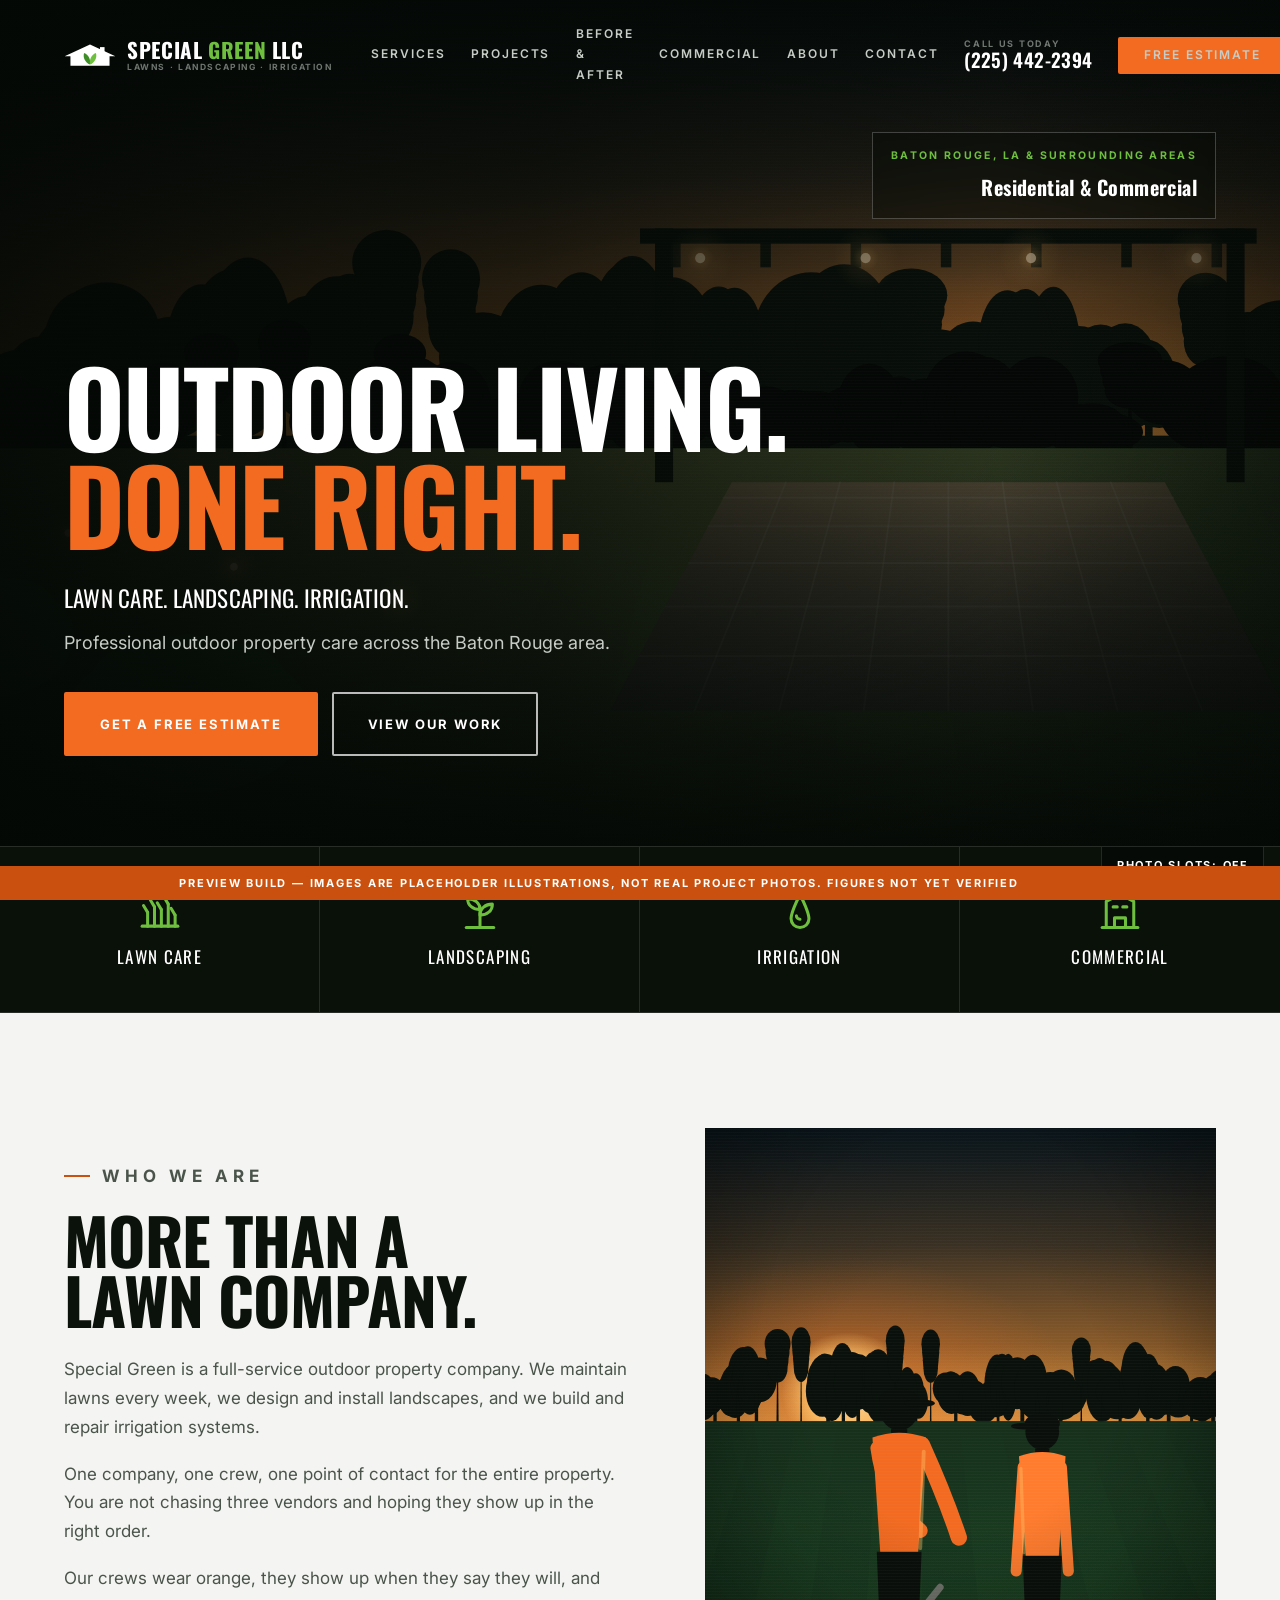
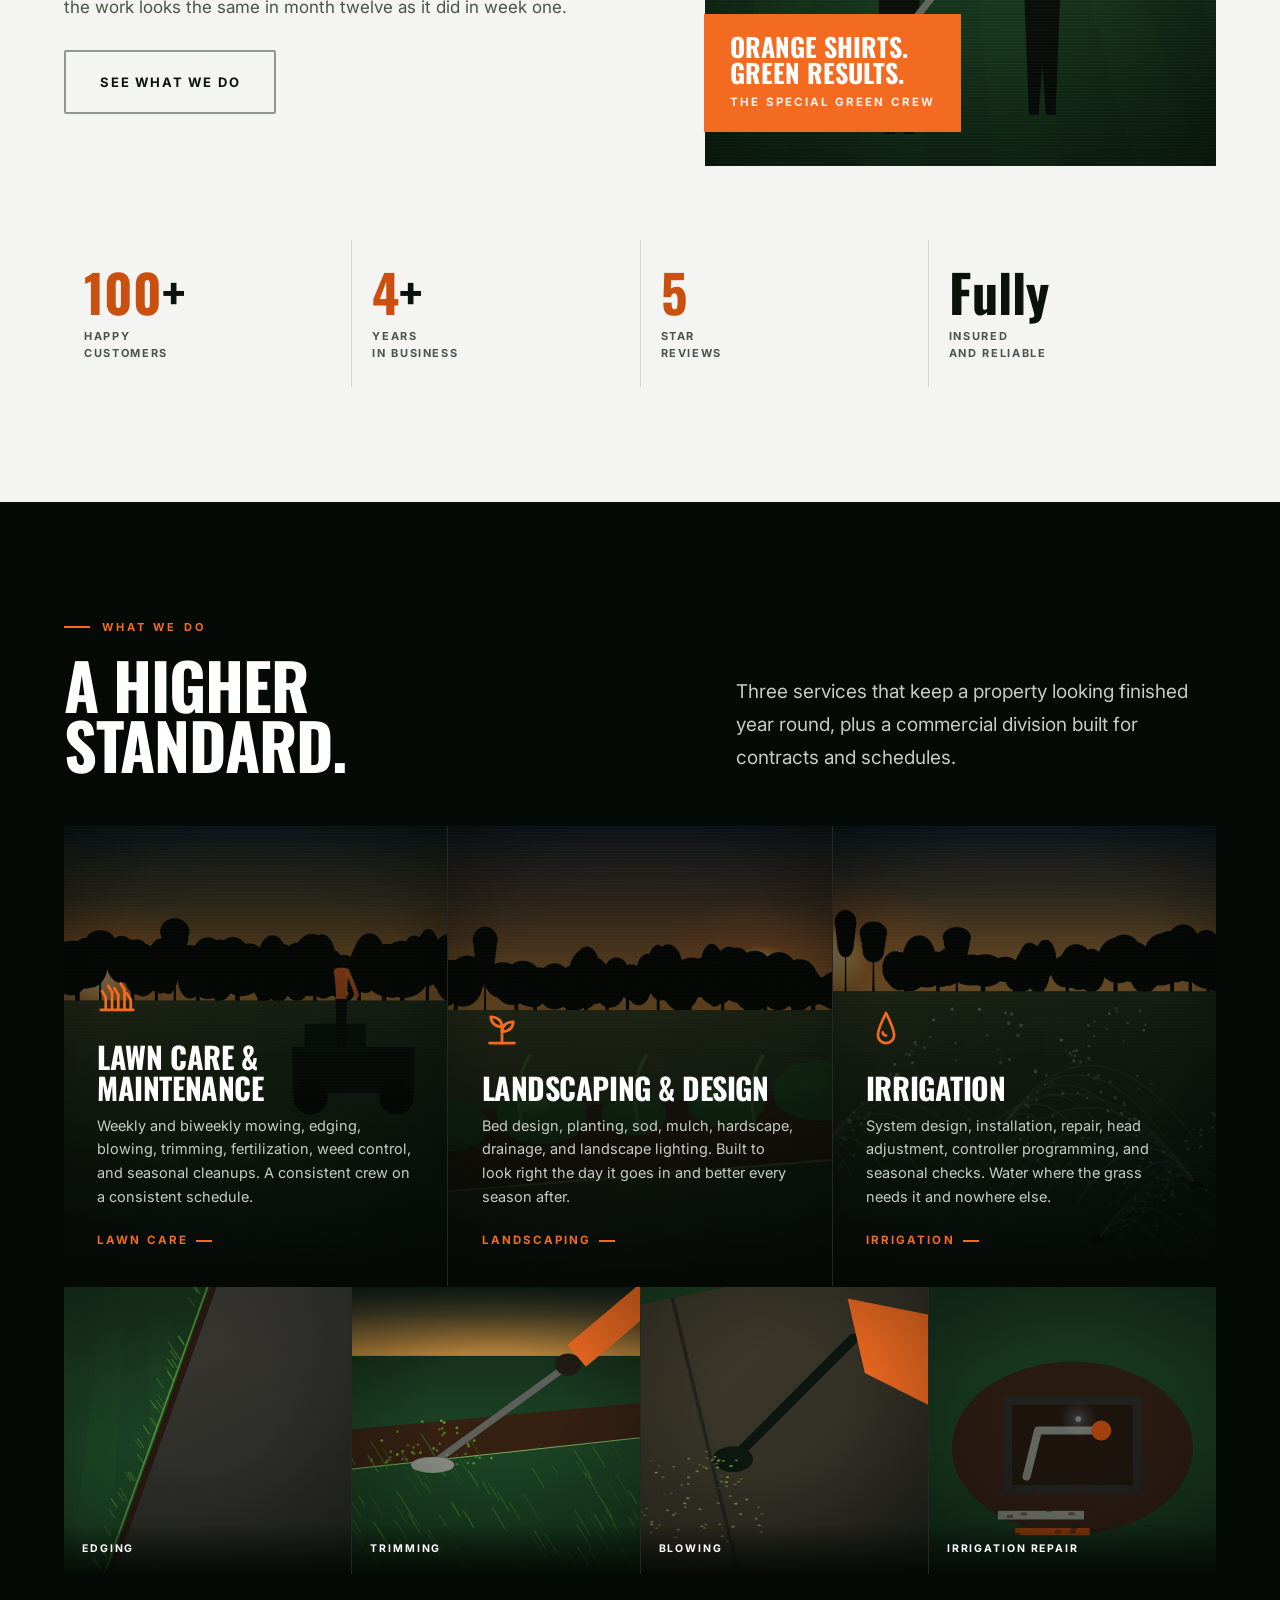
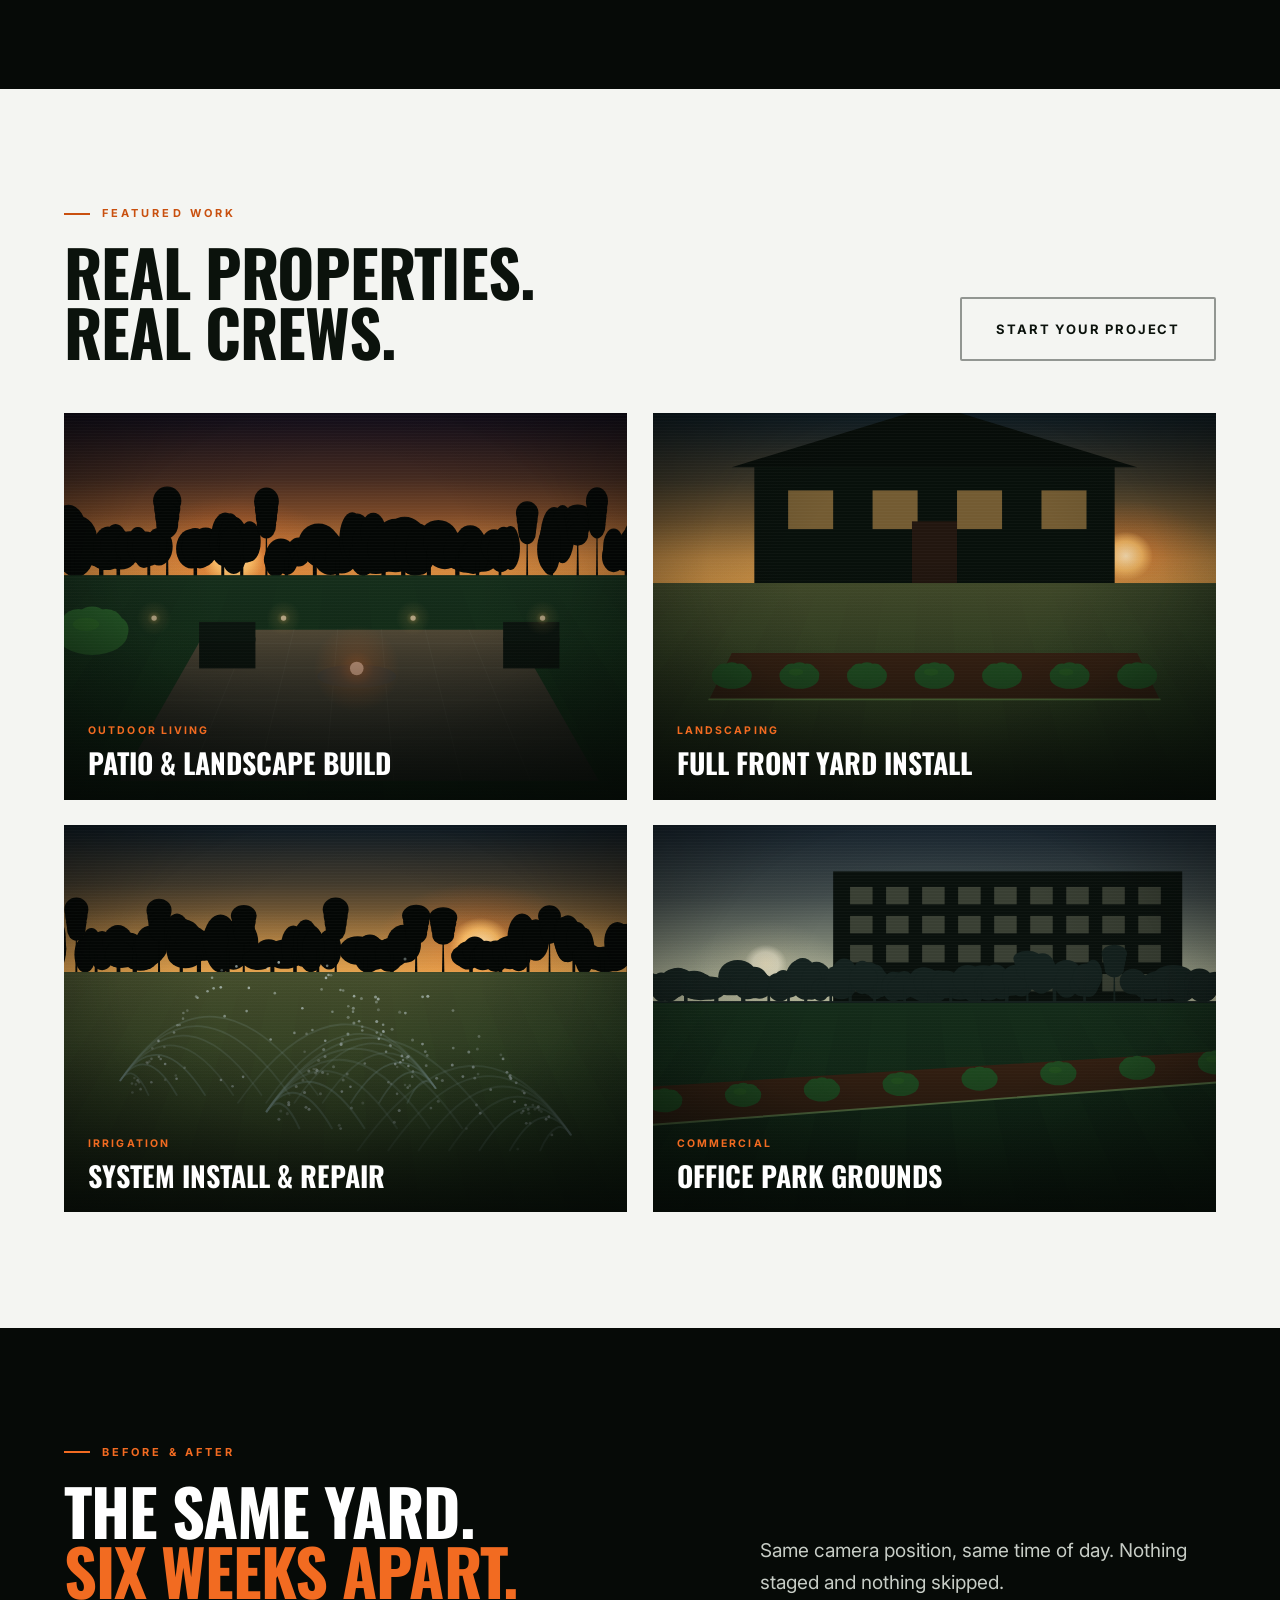
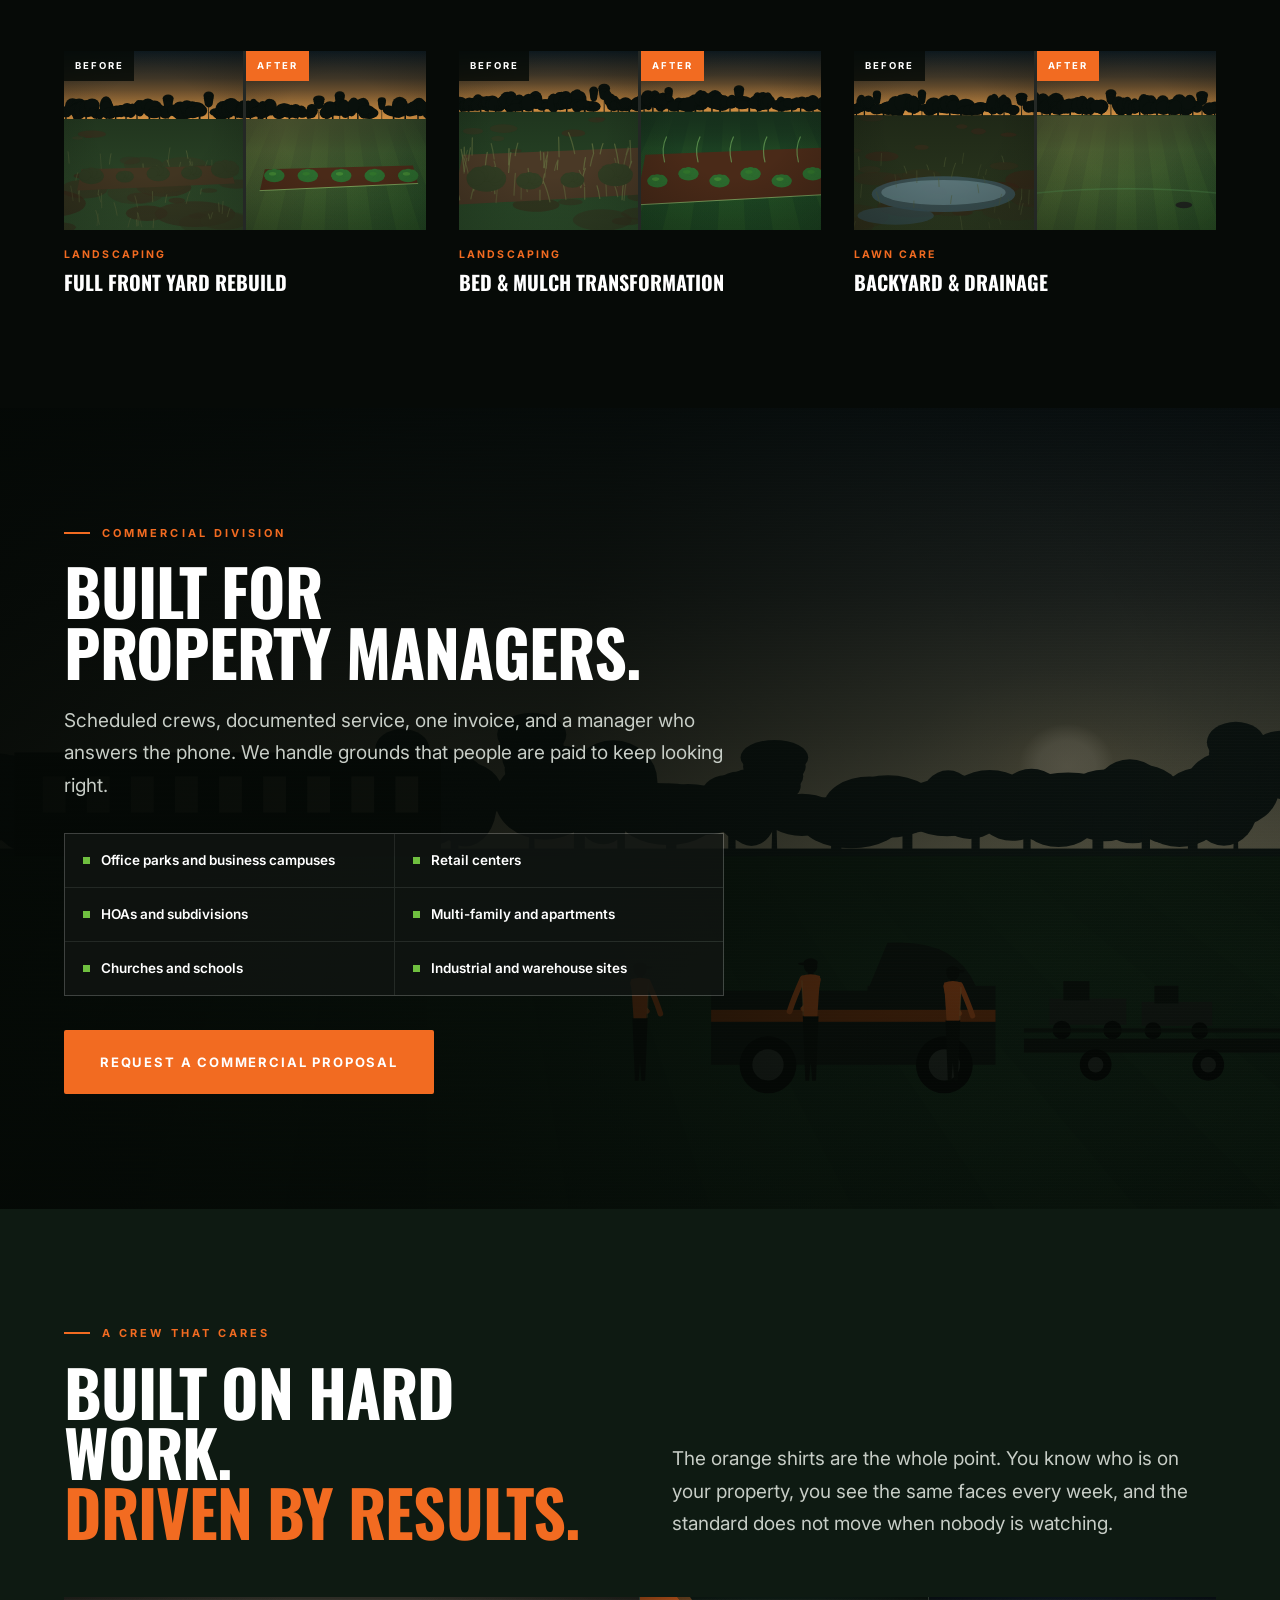
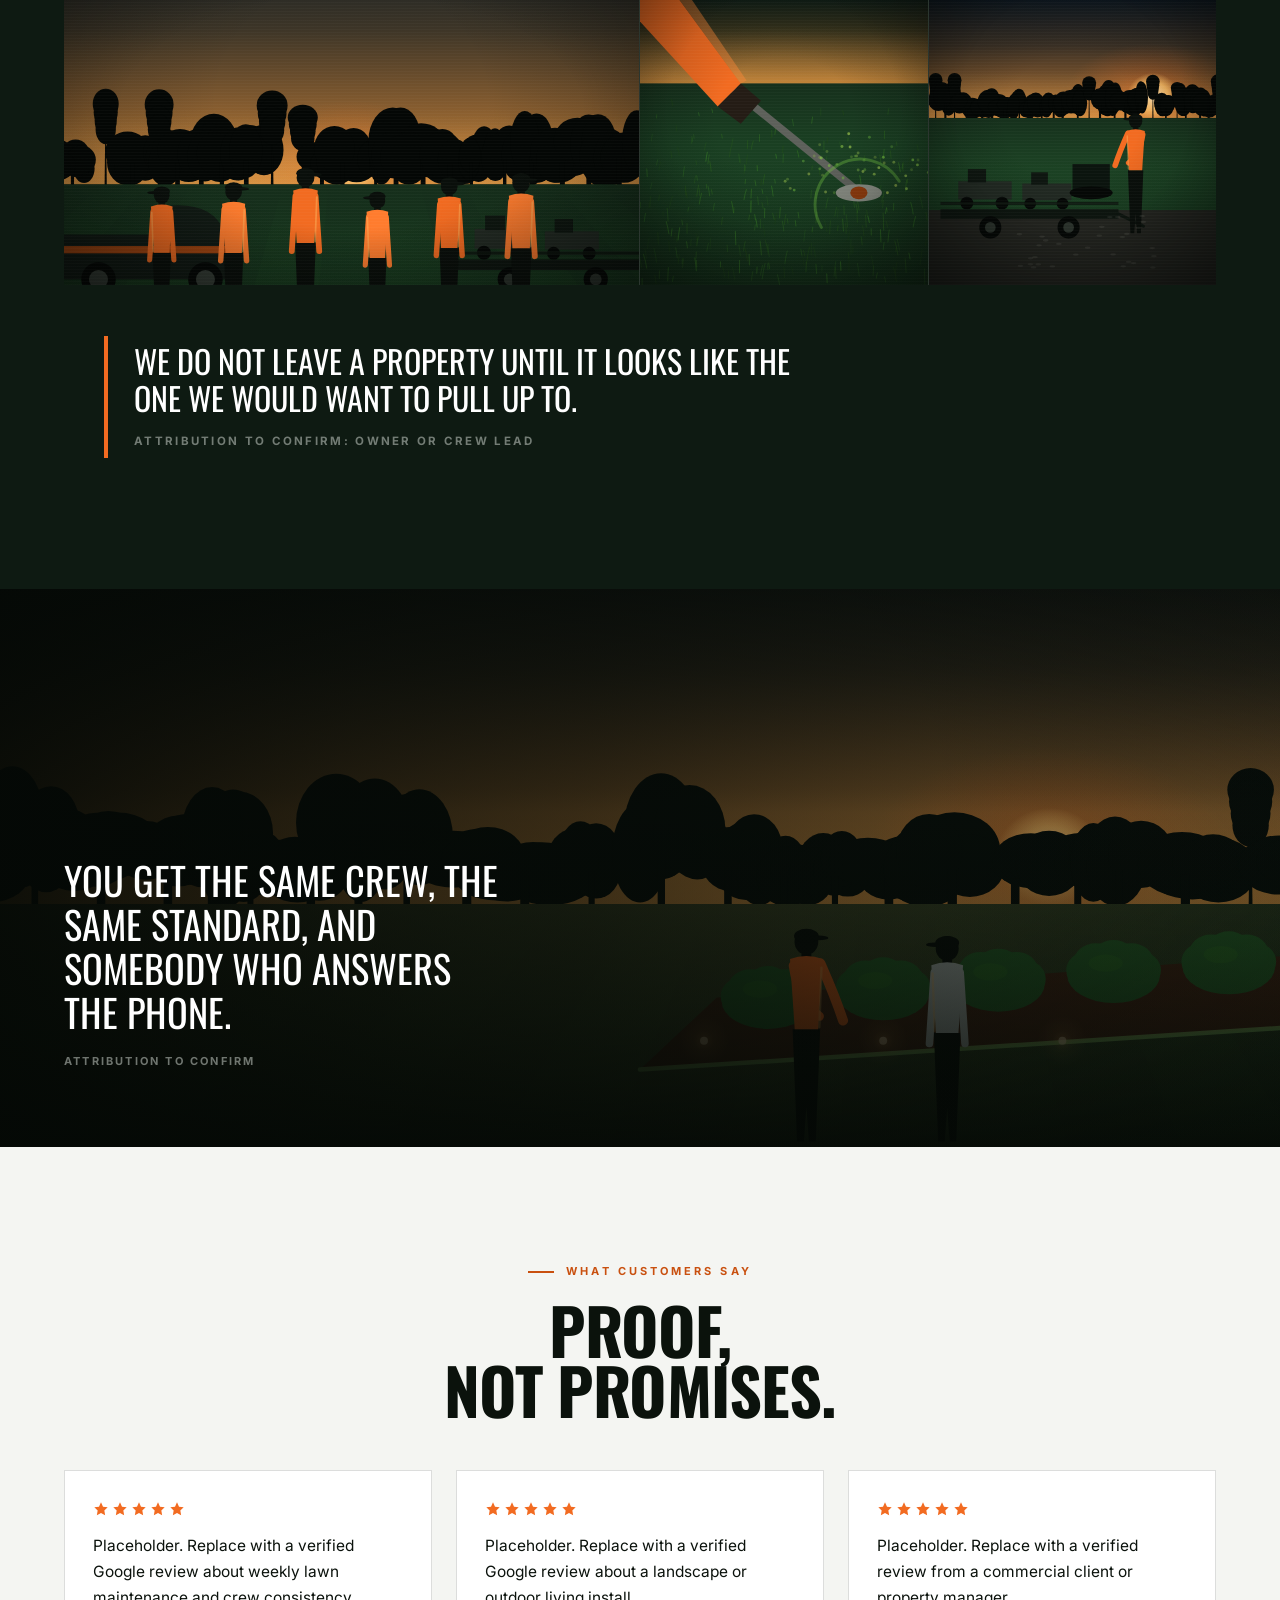
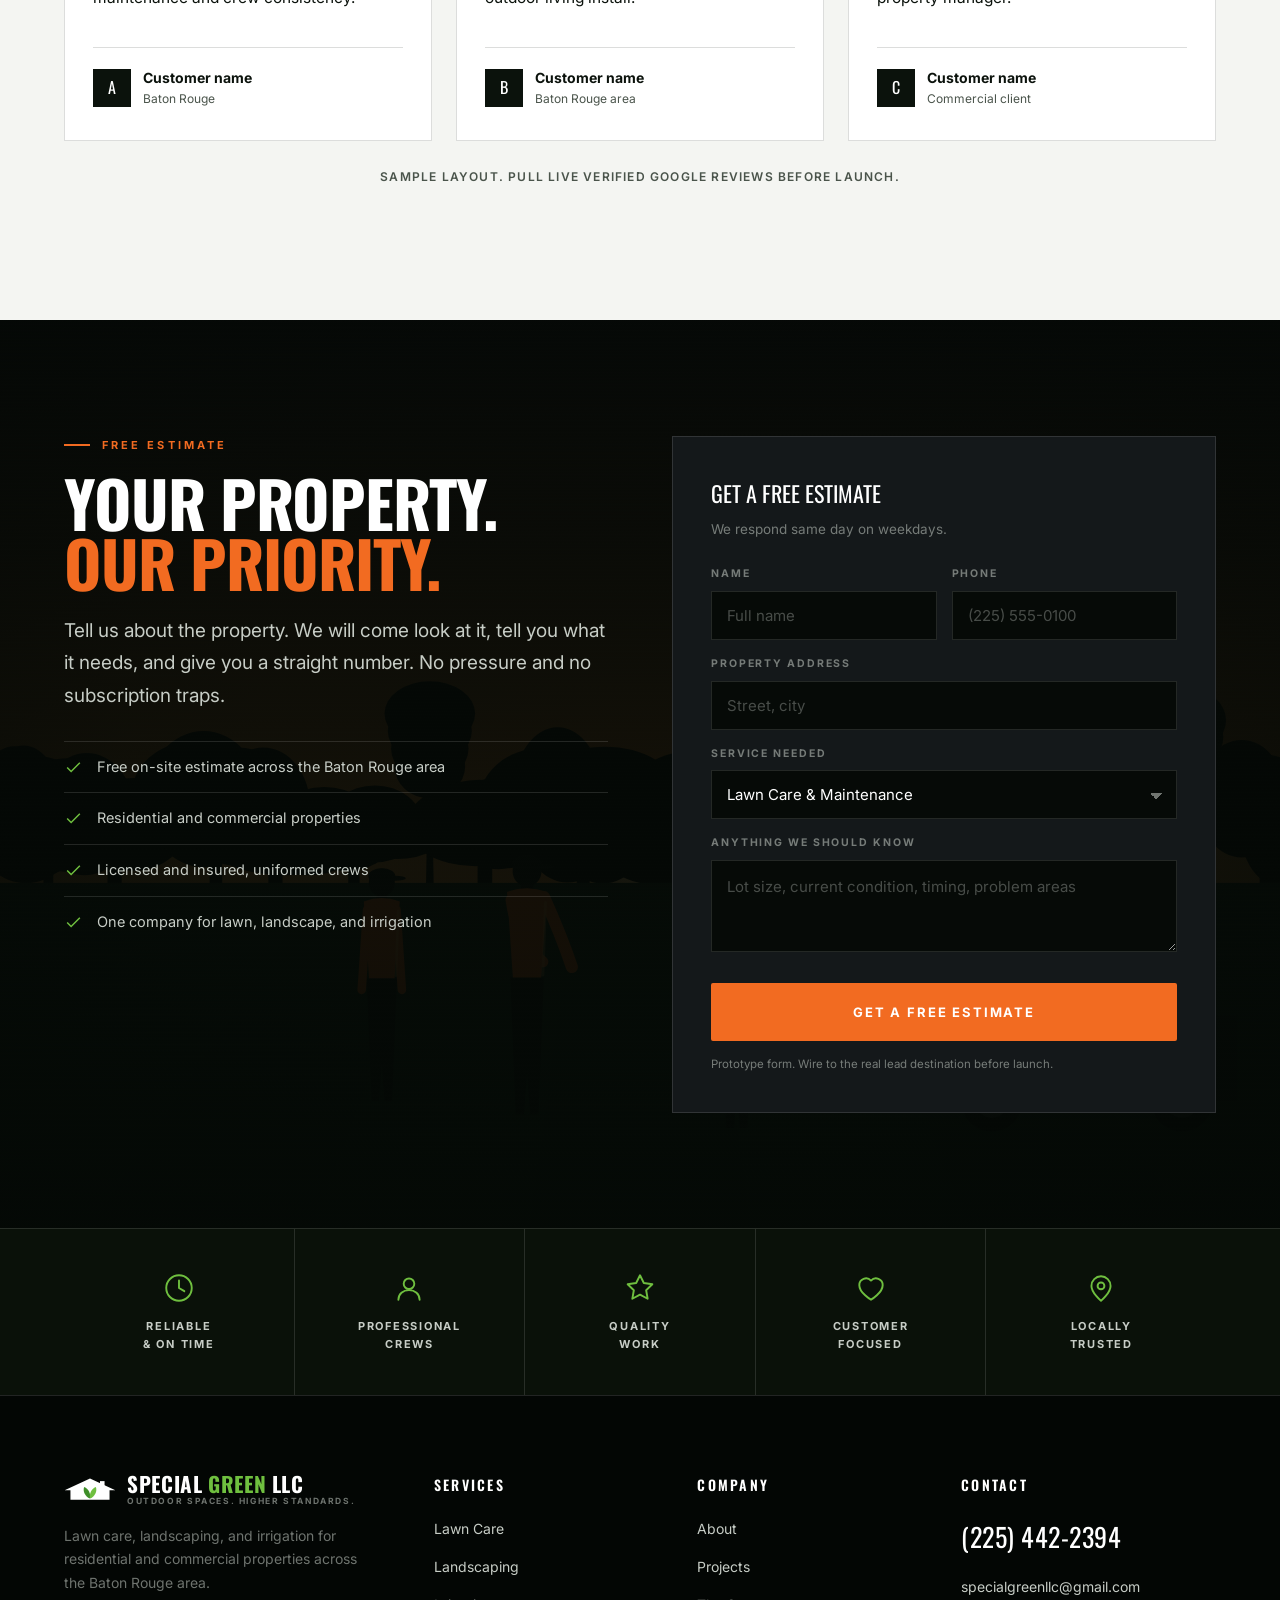
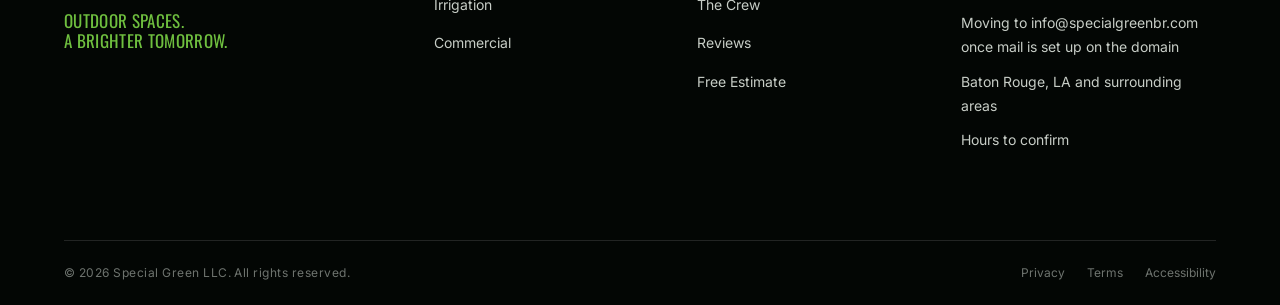
==== index.html @ a95c16ef "Draw the placeholder slots as real scenes instead of flat gradients The 27 placeholders were flat da" ====
<!doctype html>
<html lang="en">
<head>
<meta charset="utf-8"/>
<meta name="viewport" content="width=device-width,initial-scale=1"/>
<title>Special Green — Outdoor Living. Done Right. | Baton Rouge</title>
<meta name="description" content="Lawn care, landscaping, and irrigation across the Baton Rouge area. Residential and commercial outdoor property care."/>
<meta name="theme-color" content="#060A07"/>
<link rel="icon" type="image/svg+xml" href="brand/favicon.svg"/>
<link rel="apple-touch-icon" href="brand/favicon.svg"/>
<meta name="robots" content="noindex,nofollow"/>
<link rel="canonical" href="https://specialgreenbr.com/"/>
<meta property="og:type" content="website"/>
<meta property="og:site_name" content="Special Green"/>
<meta property="og:url" content="https://specialgreenbr.com/"/>
<meta property="og:title" content="Special Green — Outdoor Living. Done Right."/>
<meta property="og:description" content="Lawn care, landscaping, and irrigation across the Baton Rouge area. Residential and commercial."/>
<meta property="og:image" content="https://specialgreenbr.com/assets/og-hero.jpg"/>
<meta name="twitter:card" content="summary_large_image"/>
<link rel="preconnect" href="https://fonts.googleapis.com"/>
<link rel="preconnect" href="https://fonts.gstatic.com" crossorigin/>
<link href="https://fonts.googleapis.com/css2?family=Oswald:wght@500;600;700&family=Inter:wght@400;500;600;700&display=swap" rel="stylesheet"/>
<style>
/* ========================================================================
   SPECIAL GREEN — reference homepage
   Dark green / black base, orange accent, cinematic photography.
   Section rhythm: dark hero, dark strip, white, dark, white, dark, dark,
   white, dark CTA, dark footer. Seven of ten sections are dark by design.
   ======================================================================== */

:root{
  /* base */
  --black-green:#060A07;      /* very dark green / black - page background */
  --forest:#0E1A12;           /* deep forest green - secondary surface */
  --charcoal:#14181A;         /* charcoal - secondary surface */
  --near-black:#0A1109;       /* near-black green - secondary surface */
  --white:#FFFFFF;
  --soft:#C7CDC6;             /* soft gray / off-white - secondary text */
  --faint:rgba(199,205,198,.55);

  /* accents */
  --orange:#F26B21;
  --orange-hot:#FF7C2E;
  --orange-deep:#C9500F;
  --fresh:#6FBF3F;
  --green-deep:#3E8E28;

  /* white sections */
  --paper:#F4F5F2;
  --paper-2:#FFFFFF;
  --ink:#0B120C;
  --ink-soft:#4A544B;
  --hair-dark:rgba(255,255,255,.12);
  --hair-light:rgba(11,18,12,.14);

  --head:"Oswald","Arial Narrow",Impact,"Haettenschweiler",sans-serif;
  --body:"Inter",-apple-system,BlinkMacSystemFont,"Segoe UI",Helvetica,Arial,sans-serif;

  --gutter:clamp(20px,5vw,64px);
  --max:1280px;
  color-scheme:dark;
}

*,*::before,*::after{box-sizing:border-box}
html{scroll-behavior:smooth}
@media (prefers-reduced-motion:reduce){html{scroll-behavior:auto}*{animation:none!important;transition:none!important}}

body{
  margin:0;
  background:var(--black-green);
  color:var(--white);
  font-family:var(--body);
  font-size:16px;
  line-height:1.7;
  -webkit-font-smoothing:antialiased;
  overflow-x:hidden;
}

img{max-width:100%;display:block}
a{color:inherit;text-decoration:none}
:focus-visible{outline:3px solid var(--orange);outline-offset:3px}
.light :focus-visible{outline-color:var(--orange-deep)}
.skip{position:absolute;left:-9999px;top:0;z-index:99;background:var(--orange);color:#fff;padding:14px 20px;font-weight:700;letter-spacing:.14em;text-transform:uppercase;font-size:12px}
.skip:focus{left:0}
.staging-bar{position:fixed;left:0;right:0;bottom:0;z-index:95;background:var(--orange-deep);color:#fff;
  font-size:11px;font-weight:700;letter-spacing:.16em;text-transform:uppercase;text-align:center;
  padding:9px 96px 9px 14px;line-height:1.5}
.slot-toggle{bottom:52px}
@media (max-width:600px){.staging-bar{padding:8px 14px;font-size:9.5px;letter-spacing:.1em}.slot-toggle{bottom:60px}}

/* ---------- type ---------- */
h1,h2,h3,.h{
  font-family:var(--head);
  font-weight:700;
  text-transform:uppercase;
  letter-spacing:-.015em;
  line-height:.94;
  font-stretch:condensed;
  margin:0;
}
h1{font-size:clamp(44px,8.2vw,104px)}
h2{font-size:clamp(32px,5vw,66px)}
h3{font-size:clamp(20px,2.4vw,30px);line-height:1.05}
.accent{color:var(--orange)}
p{margin:0 0 18px}
.lead{font-size:clamp(16px,1.5vw,19px);line-height:1.72;color:var(--soft)}
.eyebrow{
  font-family:var(--body);
  font-size:11px;font-weight:700;letter-spacing:.28em;text-transform:uppercase;
  color:var(--orange);margin:0 0 18px;display:flex;align-items:center;gap:12px;
}
.eyebrow::before{content:"";width:26px;height:2px;background:var(--orange);flex:none}
.eyebrow.green{color:var(--fresh)}
.eyebrow.green::before{background:var(--fresh)}

/* ---------- layout ---------- */
.wrap{max-width:var(--max);margin:0 auto;padding-inline:var(--gutter)}
section{position:relative;scroll-margin-top:84px}
.pad{padding-block:clamp(72px,9vw,132px)}
.dark{background:var(--black-green);color:var(--white)}
.forest{background:var(--forest);color:var(--white)}
.light{background:var(--paper);color:var(--ink)}
.light .lead{color:var(--ink-soft)}
.light .eyebrow{color:var(--orange-deep)}
.light .eyebrow::before{background:var(--orange-deep)}

/* ---------- photo slots ----------
   Cinematic placeholder treatment: dark base, warm directional light,
   contrast, vignette, grain. Replace background-image with the real
   Special Green photograph named in data-shot. ------------------------ */
.shot img{position:absolute;inset:0;width:100%;height:100%;object-fit:cover;display:block;z-index:0}
.shot{
  position:relative;overflow:hidden;isolation:isolate;background-color:#0A130C;
  background-image:
    radial-gradient(120% 90% at 78% 8%, rgba(242,107,33,.30), transparent 58%),
    radial-gradient(90% 70% at 12% 92%, rgba(111,191,63,.16), transparent 60%),
    linear-gradient(168deg,#16281a 0%,#0C170F 46%,#050806 100%);
  background-size:cover;background-position:center;background-repeat:no-repeat;
}
.shot::after{ /* vignette + grain */
  content:"";position:absolute;inset:0;z-index:1;pointer-events:none;
  background:
    radial-gradient(100% 100% at 50% 40%, transparent 40%, rgba(0,0,0,.62) 100%),
    repeating-linear-gradient(0deg,rgba(255,255,255,.022) 0 1px,transparent 1px 3px);
}
.shot.v2{background-image:radial-gradient(110% 80% at 20% 12%,rgba(242,107,33,.22),transparent 55%),linear-gradient(200deg,#1B2E1C 0%,#0A130C 52%,#040705 100%)}
.shot.v3{background-image:radial-gradient(120% 100% at 50% 100%,rgba(255,140,60,.34),transparent 60%),linear-gradient(180deg,#0A1410 0%,#132018 55%,#050906 100%)}
.shot.v4{background-image:radial-gradient(90% 90% at 85% 85%,rgba(111,191,63,.20),transparent 58%),linear-gradient(150deg,#101C14 0%,#080F0A 60%,#030604 100%)}
.shot.v5{background-image:radial-gradient(120% 90% at 30% 20%,rgba(242,107,33,.40),transparent 52%),linear-gradient(200deg,#20130B 0%,#0D1410 55%,#040705 100%)}
.shot.v6{background-image:radial-gradient(100% 80% at 60% 0%,rgba(199,209,196,.16),transparent 55%),linear-gradient(190deg,#131E16 0%,#0A110C 60%,#040604 100%)}

/* slot label, toggled */
.shot[data-shot]::marker{content:none}
.slot-tag{
  position:absolute;z-index:4;left:14px;bottom:14px;right:14px;
  font-family:var(--body);font-size:10.5px;font-weight:700;letter-spacing:.13em;
  text-transform:uppercase;line-height:1.5;color:#0B120C;background:var(--fresh);
  padding:8px 10px;display:none;
}
body.slots .slot-tag{display:block}
.slot-toggle{
  position:fixed;right:16px;bottom:16px;z-index:90;
  font-family:var(--body);font-size:11px;font-weight:700;letter-spacing:.16em;
  text-transform:uppercase;color:var(--white);background:rgba(6,10,7,.9);
  border:1px solid var(--hair-dark);padding:11px 15px;cursor:pointer;
  backdrop-filter:blur(8px);
}
.slot-toggle:hover{border-color:var(--orange);color:var(--orange)}
@media print{.slot-toggle,.slot-tag{display:none!important}}

/* ---------- buttons: rectangular, minimal radius, bold uppercase ---------- */
.btn{
  display:inline-flex;align-items:center;justify-content:center;gap:10px;
  font-family:var(--body);font-size:13px;font-weight:700;letter-spacing:.14em;
  text-transform:uppercase;padding:19px 34px;border-radius:2px;border:2px solid transparent;
  cursor:pointer;transition:background .18s ease,color .18s ease,border-color .18s ease,transform .18s ease;
  white-space:nowrap;
}
.btn--primary{background:var(--orange);color:var(--white);border-color:var(--orange)}
.btn--primary:hover{background:var(--orange-hot);border-color:var(--orange-hot)}
.btn--ghost{background:transparent;color:var(--white);border-color:rgba(255,255,255,.72)}
.btn--ghost:hover{background:var(--white);color:var(--black-green);border-color:var(--white)}
.btn--dark{background:transparent;color:var(--ink);border-color:rgba(11,18,12,.42)}
.btn--dark:hover{background:var(--ink);color:var(--white);border-color:var(--ink)}
.btn--sm{padding:14px 24px;font-size:11.5px}
.btn:active{transform:translateY(1px)}

/* ---------- header ---------- */
.header{
  position:fixed;top:0;left:0;right:0;z-index:80;
  transition:background .25s ease,border-color .25s ease,padding .25s ease;
  border-bottom:1px solid transparent;padding-block:18px;
}
.header.stuck{background:rgba(6,10,7,.94);border-bottom-color:var(--hair-dark);backdrop-filter:blur(12px);padding-block:12px}
.header .wrap{display:flex;align-items:center;gap:clamp(16px,3vw,44px)}
.logo{display:flex;align-items:center;gap:11px;flex:none}
.logo .mark{width:52px;height:auto;flex:none}
.logo .mark .body{fill:var(--white)}
.logo .mark .leaf-a{fill:var(--fresh)}
.logo .mark .leaf-b{fill:var(--green-deep)}
.logo .wordmark{display:flex;flex-direction:column;gap:3px;line-height:1}
.logo b{font-family:var(--head);font-size:21px;font-weight:700;text-transform:uppercase;letter-spacing:.03em;white-space:nowrap}
.logo i{font-style:normal;color:var(--fresh)}
.logo em{font-style:normal;font-family:var(--body);font-size:8.5px;font-weight:700;letter-spacing:.19em;text-transform:uppercase;color:var(--faint);white-space:nowrap}
@media (max-width:420px){.logo .mark{width:28px;height:28px}.logo b{font-size:17px}.logo em{font-size:7.5px;letter-spacing:.14em}}
.nav{display:flex;gap:clamp(14px,2vw,30px);margin-left:auto;align-items:center}
.nav a{font-size:12px;font-weight:600;letter-spacing:.16em;text-transform:uppercase;color:var(--soft);padding-block:6px;border-bottom:2px solid transparent}
.nav a:hover{color:var(--white);border-bottom-color:var(--orange)}
.header .tel{font-family:var(--head);font-size:19px;letter-spacing:.02em;color:var(--white);display:flex;flex-direction:column;line-height:1.1;white-space:nowrap}
.header .tel-lbl{font-family:var(--body);font-size:9px;font-weight:700;letter-spacing:.19em;text-transform:uppercase;color:var(--faint)}
.header .tel:hover{color:var(--orange)}
.burger{display:none;margin-left:auto;background:none;border:1px solid var(--hair-dark);padding:11px 13px;cursor:pointer}
.burger span{display:block;width:20px;height:2px;background:var(--white);margin:4px 0}
@media (max-width:960px){
  .nav,.header .tel{display:none}
  .burger{display:block}
  .header.open .nav{
    display:flex;position:absolute;top:100%;left:0;right:0;flex-direction:column;
    align-items:flex-start;gap:0;background:var(--black-green);
    border-top:1px solid var(--hair-dark);padding:8px var(--gutter) 22px;margin:0;
  }
  .header.open .nav a{width:100%;padding:15px 0;border-bottom:1px solid var(--hair-dark)}
  .header.open .nav .btn{margin-top:16px;width:100%}
}

/* ---------- 1. HERO ---------- */
.hero{position:relative;min-height:min(94vh,900px);display:flex;align-items:flex-end;overflow:hidden}
.hero .shot{position:absolute;inset:0}
.hero .veil{
  position:absolute;inset:0;z-index:2;
  background:
    linear-gradient(90deg,rgba(4,8,5,.93) 0%,rgba(4,8,5,.72) 42%,rgba(4,8,5,.30) 78%,rgba(4,8,5,.55) 100%),
    linear-gradient(180deg,rgba(4,8,5,.86) 0%,transparent 34%,transparent 52%,rgba(4,8,5,.90) 100%);
}
.hero .wrap{position:relative;z-index:3;padding-top:170px;padding-bottom:clamp(56px,7vw,96px);width:100%}
.hero h1{margin-bottom:26px}
.hero .sub{max-width:62ch;margin-bottom:34px}
.hero .sub .svc{
  font-family:var(--head);font-size:clamp(17px,2vw,23px);letter-spacing:.01em;
  text-transform:uppercase;color:var(--white);display:block;margin-bottom:10px;
}
.hero .sub p{color:var(--soft);font-size:clamp(15px,1.5vw,18px);margin:0}
.hero .cta{display:flex;gap:14px;flex-wrap:wrap}
.hero .badge{
  position:absolute;z-index:3;right:var(--gutter);top:132px;
  border:1px solid rgba(255,255,255,.22);padding:14px 18px;text-align:right;
  background:rgba(6,10,7,.42);backdrop-filter:blur(4px);
}
.hero .badge span{display:block;font-size:10.5px;letter-spacing:.22em;text-transform:uppercase;color:var(--fresh);font-weight:700}
.hero .badge strong{display:block;font-family:var(--head);font-size:20px;letter-spacing:.02em;margin-top:5px}
@media (max-width:860px){.hero .badge{display:none}.hero .cta .btn{flex:1 1 100%}}

/* ---------- 2. SERVICES STRIP ---------- */
.strip{background:var(--near-black);border-top:1px solid var(--hair-dark);border-bottom:1px solid var(--hair-dark)}
.strip .wrap{padding-inline:0;max-width:none}
.strip ul{list-style:none;margin:0;padding:0;display:grid;grid-template-columns:repeat(4,1fr)}
.strip li{border-right:1px solid var(--hair-dark)}
.strip li:last-child{border-right:0}
.strip a{
  display:flex;flex-direction:column;align-items:center;gap:14px;text-align:center;
  padding:clamp(26px,3.4vw,42px) 12px;transition:background .2s ease;
  border-bottom:3px solid transparent;height:100%;justify-content:center;
}
.strip a:hover{background:var(--forest);border-bottom-color:var(--orange)}
.strip svg{width:44px;height:44px;stroke:var(--fresh);fill:none;stroke-width:2.2;stroke-linecap:round;stroke-linejoin:round;transition:stroke .2s ease}
.strip a:hover svg{stroke:var(--orange)}
.strip .lbl{font-family:var(--head);font-size:clamp(13px,1.35vw,17px);letter-spacing:.08em;text-transform:uppercase;line-height:1.15}
@media (max-width:760px){
  .strip ul{grid-template-columns:repeat(2,1fr)}
  .strip li:nth-child(even){border-right:0}
  .strip li:nth-child(n+3){border-top:1px solid var(--hair-dark)}
  .strip svg{width:34px;height:34px}
}

/* ---------- 3. WHITE POSITIONING ---------- */
.position{display:grid;grid-template-columns:1.05fr .95fr;gap:clamp(36px,6vw,86px);align-items:center}
.position .copy h2{margin-bottom:26px;color:var(--ink)}
.position .copy p{color:var(--ink-soft);font-size:17px;max-width:54ch}
.position .art{position:relative;aspect-ratio:4/5;min-height:340px}
.position .art .shot{position:absolute;inset:0}
.position .art .tab{
  position:absolute;z-index:5;left:-1px;bottom:34px;background:var(--orange);color:var(--white);
  padding:20px 26px;max-width:78%;
}
.position .art .tab strong{display:block;font-family:var(--head);font-size:26px;line-height:1;text-transform:uppercase}
.position .art .tab span{display:block;font-size:11.5px;font-weight:700;letter-spacing:.18em;text-transform:uppercase;margin-top:7px;opacity:.92}
.stats{display:grid;grid-template-columns:repeat(4,1fr);gap:1px;background:var(--hair-light);margin-top:clamp(46px,6vw,74px)}
.stats div{background:var(--paper);padding:26px 20px}
.stats b{display:block;font-family:var(--head);font-size:clamp(34px,4.4vw,52px);line-height:1;color:var(--ink)}
.stats b em{font-style:normal;color:var(--orange-deep)}
.stats span{display:block;font-size:11px;font-weight:700;letter-spacing:.15em;text-transform:uppercase;color:var(--ink-soft);margin-top:10px;line-height:1.5}
@media (max-width:900px){.position{grid-template-columns:1fr}.position .art{order:-1;aspect-ratio:16/10;min-height:0}.stats{grid-template-columns:repeat(2,1fr)}}

/* ---------- 4. DARK SERVICES SHOWCASE ---------- */
.svc-head{display:flex;align-items:flex-end;justify-content:space-between;gap:30px;margin-bottom:clamp(34px,4vw,56px);flex-wrap:wrap}
.svc-head h2{max-width:16ch}
.svc-grid{display:grid;grid-template-columns:repeat(3,1fr);gap:1px;background:var(--hair-dark)}
.card{position:relative;background:var(--black-green);min-height:460px;display:flex;flex-direction:column;justify-content:flex-end;overflow:hidden}
.card .shot{position:absolute;inset:0;transition:transform .5s ease}
.card:hover .shot{transform:scale(1.045)}
.card .veil{position:absolute;inset:0;z-index:2;background:linear-gradient(180deg,rgba(4,8,5,.28) 0%,rgba(4,8,5,.72) 52%,rgba(4,8,5,.96) 100%)}
.card .in{position:relative;z-index:3;padding:clamp(24px,2.6vw,34px)}
.card h3{max-width:20ch}
.card .ico{width:40px;height:40px;stroke:var(--orange);fill:none;stroke-width:2.2;stroke-linecap:round;stroke-linejoin:round;margin-bottom:16px}
.card h3{margin-bottom:10px}
.card p{color:var(--soft);font-size:14.5px;line-height:1.65;margin:0 0 16px}
.card .more{font-size:11.5px;font-weight:700;letter-spacing:.18em;text-transform:uppercase;color:var(--orange);display:inline-flex;align-items:center;gap:8px}
.card:hover .more{gap:14px}
.card .more::after{content:"";width:16px;height:1.5px;background:var(--orange);transition:width .2s ease}
.card:hover .more::after{width:24px}
@media (max-width:1000px){.svc-grid{grid-template-columns:repeat(2,1fr)}.card:last-child{grid-column:1/-1;min-height:360px}}
@media (max-width:660px){.svc-grid{grid-template-columns:1fr}.card:last-child{grid-column:auto}.card{min-height:340px}}

/* ---------- SERVICE DETAIL STRIP ---------- */
.detail{display:grid;grid-template-columns:repeat(4,1fr);gap:1px;background:var(--hair-dark);margin-top:1px}
.detail figure{position:relative;margin:0;aspect-ratio:1/1;overflow:hidden;background:#0A130C}
.detail img{width:100%;height:100%;object-fit:cover;display:block;transition:transform .5s ease}
.detail figure:hover img{transform:scale(1.05)}
.detail figcaption{position:absolute;z-index:2;left:0;right:0;bottom:0;padding:16px 18px;
  background:linear-gradient(180deg,transparent,rgba(4,8,5,.92));
  font-size:10.5px;font-weight:700;letter-spacing:.18em;text-transform:uppercase;color:var(--white)}
@media (max-width:820px){.detail{grid-template-columns:repeat(2,1fr)}}

/* ---------- BEFORE AND AFTER ---------- */
.ba-grid{display:grid;grid-template-columns:repeat(3,1fr);gap:clamp(20px,2.6vw,34px)}
.ba{margin:0}
.ba .pair{display:grid;grid-template-columns:1fr 1fr;gap:3px;background:var(--hair-dark)}
.ba .half{position:relative;aspect-ratio:1/1;overflow:hidden;background:#0A130C}
.ba .half img{width:100%;height:100%;object-fit:cover;display:block}
.ba .half span{position:absolute;z-index:2;top:0;left:0;padding:7px 11px;font-size:9.5px;font-weight:700;
  letter-spacing:.2em;text-transform:uppercase;color:var(--white);background:rgba(6,10,7,.82)}
.ba .half.is-after span{background:var(--orange)}
.ba figcaption{margin-top:16px}
.ba figcaption b{display:block;font-family:var(--head);font-size:20px;text-transform:uppercase;line-height:1.1}
.ba figcaption em{display:block;font-style:normal;font-size:10.5px;font-weight:700;letter-spacing:.2em;
  text-transform:uppercase;color:var(--orange);margin-bottom:7px}
@media (max-width:900px){.ba-grid{grid-template-columns:1fr}}

/* ---------- CUSTOMER BAND ---------- */
.customer{position:relative;overflow:hidden;min-height:min(62vh,560px);display:flex;align-items:flex-end}
.customer img{position:absolute;inset:0;width:100%;height:100%;object-fit:cover;display:block;z-index:0}
.customer .veil{position:absolute;inset:0;z-index:1;
  background:linear-gradient(90deg,rgba(4,8,5,.92) 0%,rgba(4,8,5,.66) 46%,rgba(4,8,5,.24) 100%),
             linear-gradient(180deg,rgba(4,8,5,.55) 0%,transparent 40%,rgba(4,8,5,.88) 100%)}
.customer .wrap{position:relative;z-index:2;padding-block:clamp(52px,6vw,86px);width:100%}
.customer blockquote{margin:0;max-width:44ch}
.customer blockquote p{font-family:var(--head);font-size:clamp(22px,3vw,40px);line-height:1.14;
  text-transform:uppercase;color:var(--white);margin:0}
.customer cite{display:block;font-style:normal;font-size:11px;font-weight:700;letter-spacing:.2em;
  text-transform:uppercase;color:var(--faint);margin-top:18px}

/* ---------- MOBILE VISUAL BREAK ---------- */
.mbreak{display:none;position:relative;height:58vw;max-height:420px;overflow:hidden}
.mbreak img{width:100%;height:100%;object-fit:cover;display:block}
.mbreak::after{content:"";position:absolute;inset:0;
  background:radial-gradient(120% 90% at 50% 40%,transparent 30%,rgba(4,8,5,.55) 100%)}
@media (max-width:760px){.mbreak{display:block}}

/* ---------- 5. WHITE FEATURED PROJECTS ---------- */
.proj-grid{display:grid;grid-template-columns:repeat(2,1fr);gap:clamp(16px,2vw,26px)}
.proj{position:relative;aspect-ratio:16/11;overflow:hidden;background:#0A130C}
.proj .shot{position:absolute;inset:0;transition:transform .5s ease}
.proj:hover .shot{transform:scale(1.05)}
.proj .veil{position:absolute;inset:0;z-index:2;background:linear-gradient(180deg,transparent 38%,rgba(4,8,5,.88) 100%)}
.proj .meta{position:absolute;z-index:3;left:0;bottom:0;padding:22px 24px}
.proj .meta strong{display:block;font-family:var(--head);font-size:clamp(21px,2.2vw,28px);text-transform:uppercase;line-height:1.05;color:var(--white)}
.proj .meta span{display:block;font-size:10.5px;font-weight:700;letter-spacing:.2em;text-transform:uppercase;color:var(--orange);margin-bottom:8px}
@media (max-width:620px){.proj-grid{grid-template-columns:1fr}.proj{aspect-ratio:4/3}}

/* ---------- 6. DARK COMMERCIAL ---------- */
.commercial{position:relative;overflow:hidden;background:var(--near-black)}
.commercial > .shot{position:absolute;inset:0}
.commercial .veil{position:absolute;inset:0;z-index:2;background:linear-gradient(100deg,rgba(4,8,5,.96) 0%,rgba(4,8,5,.88) 44%,rgba(4,8,5,.52) 100%)}
.commercial .wrap{position:relative;z-index:3}
.commercial .inner{max-width:660px}
.commercial h2{margin-bottom:24px}
.chips{list-style:none;margin:30px 0 34px;padding:0;display:grid;grid-template-columns:repeat(2,1fr);gap:1px;background:var(--hair-dark);border:1px solid var(--hair-dark)}
.chips li{background:rgba(6,10,7,.72);padding:15px 18px;font-size:13.5px;font-weight:600;color:var(--white);display:flex;align-items:center;gap:11px}
.chips li::before{content:"";width:7px;height:7px;background:var(--fresh);flex:none}
@media (max-width:560px){.chips{grid-template-columns:1fr}}

/* ---------- 7. DARK CREW ---------- */
.crew{background:var(--forest)}
.crew-top{display:grid;grid-template-columns:1fr 1fr;gap:clamp(30px,5vw,72px);align-items:end;margin-bottom:clamp(34px,4.4vw,58px)}
.crew-top h2{line-height:.94}
.crew-shots{display:grid;grid-template-columns:2fr 1fr 1fr;gap:1px;background:var(--hair-dark)}
.crew-shots .shot{aspect-ratio:1/1}
.crew-shots .shot:first-child{aspect-ratio:auto;min-height:100%}
.crew-quote{
  margin-top:clamp(34px,4vw,54px);border-left:4px solid var(--orange);padding:6px 0 6px 26px;max-width:70ch;
}
.crew-quote p{font-family:var(--head);font-size:clamp(20px,2.6vw,32px);line-height:1.16;text-transform:uppercase;color:var(--white);margin:0}
.crew-quote cite{display:block;font-family:var(--body);font-style:normal;font-size:11.5px;font-weight:700;letter-spacing:.2em;text-transform:uppercase;color:var(--faint);margin-top:16px}
@media (max-width:820px){.crew-top{grid-template-columns:1fr}.crew-shots{grid-template-columns:1fr 1fr}.crew-shots .shot:first-child{grid-column:1/-1;aspect-ratio:16/10;min-height:0}}

/* ---------- 8. WHITE REVIEWS ---------- */
.rev-head{text-align:center;margin-bottom:clamp(34px,4vw,58px)}
.rev-head .eyebrow{justify-content:center}
.rev-head h2{color:var(--ink)}
.rev-grid{display:grid;grid-template-columns:repeat(3,1fr);gap:clamp(16px,2vw,24px)}
.rev{background:var(--paper-2);border:1px solid var(--hair-light);padding:30px 28px;display:flex;flex-direction:column}
.rev .stars{display:flex;gap:3px;margin-bottom:16px}
.rev .stars svg{width:16px;height:16px;fill:var(--orange)}
.rev p{color:var(--ink);font-size:15.5px;line-height:1.66;flex:1}
.rev .who{display:flex;align-items:center;gap:12px;margin-top:18px;padding-top:18px;border-top:1px solid var(--hair-light)}
.rev .who i{font-style:normal;width:38px;height:38px;background:var(--ink);color:var(--white);font-family:var(--head);font-size:16px;display:flex;align-items:center;justify-content:center;flex:none}
.rev .who b{display:block;font-size:14px;color:var(--ink)}
.rev .who span{display:block;font-size:12px;color:var(--ink-soft)}
.rev-note{text-align:center;margin-top:26px;font-size:12px;letter-spacing:.1em;text-transform:uppercase;color:var(--ink-soft);font-weight:600}
@media (max-width:1000px){.rev-grid{grid-template-columns:1fr}}

/* ---------- 9. DARK CTA ---------- */
.cta-band{position:relative;overflow:hidden;background:var(--black-green)}
.cta-band > .shot{position:absolute;inset:0}
.cta-band .veil{position:absolute;inset:0;z-index:2;background:linear-gradient(180deg,rgba(4,8,5,.90),rgba(4,8,5,.94))}
.cta-band .wrap{position:relative;z-index:3}
.cta-grid{display:grid;grid-template-columns:1fr 1fr;gap:clamp(36px,5vw,80px);align-items:start}
.cta-grid h2{margin-bottom:22px}
.cta-lines{list-style:none;margin:28px 0 0;padding:0}
.cta-lines li{display:flex;gap:14px;align-items:flex-start;padding:13px 0;border-top:1px solid var(--hair-dark);font-size:14.5px;color:var(--soft)}
.cta-lines li svg{width:19px;height:19px;stroke:var(--fresh);fill:none;stroke-width:1.9;flex:none;margin-top:3px}
form{background:var(--charcoal);border:1px solid var(--hair-dark);padding:clamp(24px,3vw,38px)}
form .fh{font-family:var(--head);font-size:22px;text-transform:uppercase;margin-bottom:6px}
form .fs{font-size:13.5px;color:var(--faint);margin-bottom:24px}
.field{margin-bottom:15px}
label{display:block;font-size:10.5px;font-weight:700;letter-spacing:.18em;text-transform:uppercase;color:var(--faint);margin-bottom:8px}
input,select,textarea{
  width:100%;background:var(--black-green);border:1px solid var(--hair-dark);border-radius:0;
  color:var(--white);font-family:var(--body);font-size:15px;padding:14px 15px;
}
input::placeholder,textarea::placeholder{color:rgba(199,205,198,.34)}
input:focus,select:focus,textarea:focus{outline:none;border-color:var(--orange)}
select{appearance:none;cursor:pointer;background-image:linear-gradient(45deg,transparent 50%,var(--faint) 50%),linear-gradient(135deg,var(--faint) 50%,transparent 50%);background-position:calc(100% - 20px) 22px,calc(100% - 14px) 22px;background-size:6px 6px;background-repeat:no-repeat}
textarea{min-height:92px;resize:vertical;line-height:1.6}
.row2{display:grid;grid-template-columns:1fr 1fr;gap:15px}
form .btn{width:100%;margin-top:8px}
form .fine{font-size:11.5px;color:var(--faint);margin:14px 0 0;line-height:1.6}
@media (max-width:900px){.cta-grid{grid-template-columns:1fr}}
@media (max-width:480px){.row2{grid-template-columns:1fr}}

/* ---------- TRUST BAND ---------- */
.trust{background:var(--near-black);border-top:1px solid var(--hair-dark)}
.trust ul{list-style:none;margin:0;padding:0;display:grid;grid-template-columns:repeat(5,1fr);gap:1px;background:var(--hair-dark)}
.trust li{background:var(--near-black);display:flex;flex-direction:column;align-items:center;gap:12px;text-align:center;padding:clamp(28px,3.4vw,42px) 14px}
.trust svg{width:34px;height:34px;stroke:var(--fresh);fill:none;stroke-width:1.8;stroke-linecap:round;stroke-linejoin:round}
.trust span{font-family:var(--body);font-size:11px;font-weight:700;letter-spacing:.16em;text-transform:uppercase;color:var(--soft);line-height:1.65}
@media (max-width:820px){.trust ul{grid-template-columns:repeat(3,1fr)}.trust li:last-child{grid-column:1/-1}}
@media (max-width:520px){.trust ul{grid-template-columns:repeat(2,1fr)}.trust li:nth-child(5){grid-column:1/-1}}

/* ---------- 10. DARK FOOTER ---------- */
footer{background:#030604;border-top:1px solid var(--hair-dark)}
.f-grid{display:grid;grid-template-columns:1.5fr 1fr 1fr 1.2fr;gap:clamp(26px,4vw,54px);padding-block:clamp(52px,6vw,78px)}
.f-grid h4{font-family:var(--head);font-size:14px;letter-spacing:.16em;text-transform:uppercase;color:var(--white);margin:0 0 18px;font-weight:600}
.f-grid ul{list-style:none;margin:0;padding:0}
.f-grid li{margin-bottom:11px}
.f-grid a,.f-grid p{font-size:14px;color:var(--soft);margin:0}
.f-grid a:hover{color:var(--orange)}
.f-brand .logo{margin-bottom:18px}
.f-brand p{max-width:34ch;font-size:14px;color:var(--faint);line-height:1.7}
.f-brand .signoff{font-family:var(--head);font-size:17px;text-transform:uppercase;letter-spacing:.02em;line-height:1.2;color:var(--fresh);margin-top:16px}
.f-grid a.f-tel{font-family:var(--head);font-size:26px;color:var(--white);display:block;margin-bottom:14px;letter-spacing:.02em}
.f-grid a.f-tel:hover{color:var(--orange)}
.f-bar{border-top:1px solid var(--hair-dark);padding-block:22px;display:flex;justify-content:space-between;gap:18px;flex-wrap:wrap}
.f-bar p{margin:0;font-size:12px;color:var(--faint);letter-spacing:.04em}
.f-bar .links{display:flex;gap:22px}
.f-bar .links a{font-size:12px;color:var(--faint)}
.f-bar .links a:hover{color:var(--orange)}
@media (max-width:900px){.f-grid{grid-template-columns:1fr 1fr}}
@media (max-width:520px){.f-grid{grid-template-columns:1fr}}

/* placeholder figure marker */
.tbd{position:relative}
body.slots .tbd::after{
  content:"verify";position:absolute;top:-6px;right:-4px;font-family:var(--body);
  font-size:8.5px;font-weight:700;letter-spacing:.12em;text-transform:uppercase;
  background:var(--fresh);color:#0B120C;padding:2px 5px;
}
.sr{position:absolute;width:1px;height:1px;overflow:hidden;clip:rect(0 0 0 0);white-space:nowrap}
</style>
<script type="application/ld+json">
{
  "@context":"https://schema.org",
  "@type":"LandscapingBusiness",
  "name":"Special Green",
  "url":"https://specialgreenbr.com/",
  "description":"Lawn care, landscaping, and irrigation for residential and commercial properties across the Baton Rouge area.",
  "areaServed":{"@type":"City","name":"Baton Rouge","addressRegion":"LA","addressCountry":"US"},
  "address":{"@type":"PostalAddress","addressLocality":"Baton Rouge","addressRegion":"LA","addressCountry":"US"},
  "email":"specialgreenllc@gmail.com",
  "telephone":"+1-225-442-2394",
  "sameAs":["https://www.facebook.com/SpecialGreen2022/"],
  "logo":"https://specialgreenbr.com/brand/web-horizontal-light.svg",
  "makesOffer":[
    {"@type":"Offer","itemOffered":{"@type":"Service","name":"Lawn Care and Maintenance"}},
    {"@type":"Offer","itemOffered":{"@type":"Service","name":"Landscaping and Design"}},
    {"@type":"Offer","itemOffered":{"@type":"Service","name":"Irrigation"}},
    {"@type":"Offer","itemOffered":{"@type":"Service","name":"Commercial Grounds Maintenance"}}
  ]
}
</script>
</head>
<body>

<!-- ============ HEADER : minimal navigation ============ -->
<a class="skip" href="#main">Skip to content</a>
<div class="staging-bar" role="status">Preview build &mdash; images are placeholder illustrations, not real project photos. Figures not yet verified</div>
<header class="header" id="header">
  <div class="wrap">
    <a href="#top" class="logo"><svg class="mark" viewBox="150 14 500 214" aria-hidden="true"><rect x="496" y="44" width="44" height="62" class="body"/><path class="body" d="M400 20 L644 132 L588 132 L588 222 L212 222 L212 132 L156 132 Z"/><path class="leaf-b" d="M399 212 C352 190 328 140 344 100 C388 118 410 168 399 212 Z"/><path class="leaf-a" d="M401 212 C448 190 472 140 456 100 C412 118 390 168 401 212 Z"/></svg><span class="wordmark"><b>SPECIAL <i>GREEN</i> LLC</b><em>Lawns &middot; Landscaping &middot; Irrigation</em></span></a>
    <nav class="nav" id="nav" aria-label="Main">
      <a href="#services">Services</a>
      <a href="#work">Projects</a>
      <a href="#transformations">Before &amp; After</a>
      <a href="#commercial">Commercial</a>
      <a href="#crew">About</a>
      <a href="#estimate">Contact</a>
      <a class="tel" href="tel:+12254422394"><span class="tel-lbl">Call Us Today</span>(225) 442-2394</a>
      <a href="#estimate" class="btn btn--primary btn--sm">Free Estimate</a>
    </nav>
    <button class="burger" id="burger" aria-label="Menu" aria-expanded="false"><span></span><span></span><span></span></button>
  </div>
</header>

<!-- ============ 1. DARK HERO ============ -->
<main id="main">
<section class="hero" id="top">
  <div class="shot"><img src="assets/images/hero-outdoor-living.svg" alt="A finished Special Green outdoor living space at dusk, with landscape lighting on and manicured lawn in the foreground" width="2400" height="1350" decoding="async" fetchpriority="high"/><div class="slot-tag">Hero photo: wide, late-afternoon shot of a finished Special Green outdoor living space. Patio or pergola, landscape lighting on, manicured turf in foreground. Shot low and wide. Warm sunset grade.</div></div>
  <div class="veil"></div>

  <div class="badge">
    <span>Baton Rouge, LA &amp; surrounding areas</span>
    <strong>Residential &amp; Commercial</strong>
  </div>

  <div class="wrap">
    <h1>Outdoor Living.<br><span class="accent">Done Right.</span></h1>
    <div class="sub">
      <span class="svc">Lawn Care. Landscaping. Irrigation.</span>
      <p>Professional outdoor property care across the Baton Rouge area.</p>
    </div>
    <div class="cta">
      <a href="#estimate" class="btn btn--primary">Get a Free Estimate</a>
      <a href="#work" class="btn btn--ghost">View Our Work</a>
    </div>
  </div>
</section>

<!-- ============ 2. DARK SERVICES STRIP ============ -->
<section class="strip" aria-label="Services">
  <div class="wrap">
    <ul>
      <li><a href="#services">
        <svg viewBox="0 0 32 32" aria-hidden="true"><path d="M3 27h26"/><path d="M7 27V17M12 27V13M17 27V15M22 27V11M27 27V19"/><path d="M7 17 4 12M12 13 9 8M17 15l-3-5M22 11l-3-5M27 19l-3-5"/></svg>
        <span class="lbl">Lawn Care</span></a></li>
      <li><a href="#services">
        <svg viewBox="0 0 32 32" aria-hidden="true"><path d="M16 28V13"/><path d="M16 15c-5 0-9-3-9-8 5 0 9 3 9 8Z"/><path d="M16 19c5 0 9-3 9-8-5 0-9 3-9 8Z"/><path d="M6 28h20"/></svg>
        <span class="lbl">Landscaping</span></a></li>
      <li><a href="#services">
        <svg viewBox="0 0 32 32" aria-hidden="true"><path d="M16 28c-3.6 0-6.5-2.8-6.5-6.3C9.5 17 16 4 16 4s6.5 13 6.5 17.7c0 3.5-2.9 6.3-6.5 6.3Z"/><path d="M16 22a2.6 2.6 0 0 1-2.6-2.6"/></svg>
        <span class="lbl">Irrigation</span></a></li>
      <li><a href="#commercial">
        <svg viewBox="0 0 32 32" aria-hidden="true"><path d="M3 28h26"/><path d="M6 28V9l10-5 10 5v19"/><path d="M12 28v-7h8v7"/><path d="M11 13h3M18 13h3"/></svg>
        <span class="lbl">Commercial</span></a></li>
    </ul>
  </div>
</section>

<!-- ============ 3. WHITE POSITIONING ============ -->
<section class="light pad" id="about">
  <div class="wrap">
    <div class="position">
      <div class="copy">
        <p class="eyebrow">Who We Are</p>
        <h2>More Than a<br>Lawn Company.</h2>
        <p>Special Green is a full-service outdoor property company. We maintain lawns every week, we design and install landscapes, and we build and repair irrigation systems.</p>
        <p>One company, one crew, one point of contact for the entire property. You are not chasing three vendors and hoping they show up in the right order.</p>
        <p>Our crews wear orange, they show up when they say they will, and the work looks the same in month twelve as it did in week one.</p>
        <p style="margin-top:28px"><a href="#services" class="btn btn--dark">See What We Do</a></p>
      </div>
      <div class="art">
        <div class="shot v5"><img src="assets/images/crew-portrait.svg" alt="Two Special Green crew members in orange shirts working on a residential property" width="1200" height="1500" decoding="async" loading="lazy"/><div class="slot-tag">Crew portrait: two or three Special Green team members in orange shirts, on site, mid-work. Vertical crop. Orange reads bright against green background.</div></div>
        <div class="tab">
          <strong>Orange Shirts.<br>Green Results.</strong>
          <span>The Special Green Crew</span>
        </div>
      </div>
    </div>

    <div class="stats">
      <div><b class="tbd"><em>100</em>+</b><span>Happy<br>customers</span></div>
      <div><b class="tbd"><em>4</em>+</b><span>Years<br>in business</span></div>
      <div><b class="tbd"><em>5</em></b><span>Star<br>reviews</span></div>
      <div><b>Fully</b><span>Insured<br>and reliable</span></div>
    </div>
  </div>
</section>

<!-- ============ 4. DARK SERVICES SHOWCASE ============ -->
<section class="dark pad" id="services">
  <div class="wrap">
    <div class="svc-head">
      <div>
        <p class="eyebrow">What We Do</p>
        <h2>A Higher<br>Standard.</h2>
      </div>
      <p class="lead" style="max-width:40ch;margin:0">Three services that keep a property looking finished year round, plus a commercial division built for contracts and schedules.</p>
    </div>

    <div class="svc-grid">
      <article class="card">
        <div class="shot v2"><img src="assets/images/service-lawn-care.svg" alt="A Special Green operator cutting stripes into a large lawn with a commercial zero-turn mower" width="1600" height="1200" decoding="async" loading="lazy"/><div class="slot-tag">Lawn care: striped, freshly cut turf with a crew member and mower in frame. Low angle, long shadows, high contrast.</div></div>
        <div class="veil"></div>
        <div class="in">
          <svg class="ico" viewBox="0 0 32 32" aria-hidden="true"><path d="M3 27h26"/><path d="M7 27V17M12 27V13M17 27V15M22 27V11M27 27V19"/><path d="M7 17 4 12M12 13 9 8M17 15l-3-5M22 11l-3-5M27 19l-3-5"/></svg>
          <h3>Lawn Care &amp; Maintenance</h3>
          <p>Weekly and biweekly mowing, edging, blowing, trimming, fertilization, weed control, and seasonal cleanups. A consistent crew on a consistent schedule.</p>
          <span class="more">Lawn Care</span>
        </div>
      </article>

      <article class="card">
        <div class="shot v3"><img src="assets/images/service-landscaping.svg" alt="A newly installed landscape bed with fresh mulch and plants, edged clean" width="1600" height="1200" decoding="async" loading="lazy"/><div class="slot-tag">Landscaping: new bed install, fresh mulch, plants in place, sunset light behind.</div></div>
        <div class="veil"></div>
        <div class="in">
          <svg class="ico" viewBox="0 0 32 32" aria-hidden="true"><path d="M16 28V13"/><path d="M16 15c-5 0-9-3-9-8 5 0 9 3 9 8Z"/><path d="M16 19c5 0 9-3 9-8-5 0-9 3-9 8Z"/><path d="M6 28h20"/></svg>
          <h3>Landscaping &amp; Design</h3>
          <p>Bed design, planting, sod, mulch, hardscape, drainage, and landscape lighting. Built to look right the day it goes in and better every season after.</p>
          <span class="more">Landscaping</span>
        </div>
      </article>

      <article class="card">
        <div class="shot v4"><img src="assets/images/service-irrigation.svg" alt="Irrigation sprinkler heads running across a lawn in golden afternoon light" width="1600" height="1200" decoding="async" loading="lazy"/><div class="slot-tag">Irrigation: sprinkler heads running at golden hour, water catching the light against dark turf.</div></div>
        <div class="veil"></div>
        <div class="in">
          <svg class="ico" viewBox="0 0 32 32" aria-hidden="true"><path d="M16 28c-3.6 0-6.5-2.8-6.5-6.3C9.5 17 16 4 16 4s6.5 13 6.5 17.7c0 3.5-2.9 6.3-6.5 6.3Z"/><path d="M16 22a2.6 2.6 0 0 1-2.6-2.6"/></svg>
          <h3>Irrigation</h3>
          <p>System design, installation, repair, head adjustment, controller programming, and seasonal checks. Water where the grass needs it and nowhere else.</p>
          <span class="more">Irrigation</span>
        </div>
      </article>

    </div>

    <div class="detail">
      <figure><img src="assets/images/detail-edging.svg" alt="Close crop of a crisp lawn edge cut along a concrete driveway" width="1200" height="1200" decoding="async" loading="lazy"/><figcaption>Edging</figcaption></figure>
      <figure><img src="assets/images/detail-trimmer.svg" alt="A crew member’s hands on a commercial string trimmer, orange sleeve in frame" width="1200" height="1200" decoding="async" loading="lazy"/><figcaption>Trimming</figcaption></figure>
      <figure><img src="assets/images/detail-blower.svg" alt="A backpack blower clearing grass clippings from a driveway" width="1200" height="1200" decoding="async" loading="lazy"/><figcaption>Blowing</figcaption></figure>
      <figure><img src="assets/images/detail-irrigation-valve.svg" alt="A technician’s hands working on an irrigation valve box with tools laid out" width="1200" height="1200" decoding="async" loading="lazy"/><figcaption>Irrigation Repair</figcaption></figure>
    </div>
  </div>
</section>

<!-- ============ MOBILE VISUAL BREAK ============ -->
<div class="mbreak"><img src="assets/images/mobile-break-01.svg" alt="A large, well-maintained Baton Rouge lawn under mature live oaks" width="1200" height="1500" decoding="async" loading="lazy"/></div>

<!-- ============ 5. WHITE FEATURED PROJECTS ============ -->
<section class="light pad" id="work">
  <div class="wrap">
    <div class="svc-head">
      <div>
        <p class="eyebrow">Featured Work</p>
        <h2 style="color:var(--ink)">Real Properties.<br>Real Crews.</h2>
      </div>
      <p style="margin:0"><a href="#estimate" class="btn btn--dark">Start Your Project</a></p>
    </div>

    <div class="proj-grid">
      <a class="proj" href="#work"><div class="shot v3"><img src="assets/images/project-patio-landscape.svg" alt="A finished patio and landscape build with seating and landscape lighting at dusk" width="1600" height="1100" decoding="async" loading="lazy"/><div class="slot-tag">Outdoor living build: patio, seating, fire feature, lighting on at dusk.</div></div><div class="veil"></div>
        <div class="meta"><span>Outdoor Living</span><strong>Patio &amp; Landscape Build</strong></div></a>
      <a class="proj" href="#work"><div class="shot v2"><img src="assets/images/project-front-yard.svg" alt="A completed front yard installation with sharp bed lines and new planting" width="1600" height="1100" decoding="async" loading="lazy"/><div class="slot-tag">Front yard transformation, after shot. Straight-on, sharp bed lines.</div></div><div class="veil"></div>
        <div class="meta"><span>Landscaping</span><strong>Full Front Yard Install</strong></div></a>
      <a class="proj" href="#work"><div class="shot v4"><img src="assets/images/project-irrigation.svg" alt="An irrigation zone running across a large residential lawn" width="1600" height="1100" decoding="async" loading="lazy"/><div class="slot-tag">Irrigation zone running across a large lawn, wide.</div></div><div class="veil"></div>
        <div class="meta"><span>Irrigation</span><strong>System Install &amp; Repair</strong></div></a>
      <a class="proj" href="#work"><div class="shot v6"><img src="assets/images/project-office-park.svg" alt="Maintained grounds at an office park, with clean turf and planted beds" width="1600" height="1100" decoding="async" loading="lazy"/><div class="slot-tag">Commercial property grounds: office park or retail center, clean turf and beds.</div></div><div class="veil"></div>
        <div class="meta"><span>Commercial</span><strong>Office Park Grounds</strong></div></a>
    </div>
  </div>
</section>

<!-- ============ BEFORE AND AFTER ============ -->
<section class="dark pad" id="transformations">
  <div class="wrap">
    <div class="svc-head">
      <div>
        <p class="eyebrow">Before &amp; After</p>
        <h2>The Same Yard.<br><span class="accent">Six Weeks Apart.</span></h2>
      </div>
      <p class="lead" style="max-width:38ch;margin:0">Same camera position, same time of day. Nothing staged and nothing skipped.</p>
    </div>
    <div class="ba-grid">
    <figure class="ba"><div class="pair"><div class="half"><span>Before</span><img src="assets/images/before-01-before.svg" alt="A tired front yard before Special Green began work, with thin turf and overgrown beds" width="1600" height="1200" decoding="async" loading="lazy"/></div><div class="half is-after"><span>After</span><img src="assets/images/before-01-after.svg" alt="The same front yard after rebuilding, with new sod, fresh beds and clean edges" width="1600" height="1200" decoding="async" loading="lazy"/></div></div><figcaption><em>Landscaping</em><b>Full Front Yard Rebuild</b></figcaption></figure>
    <figure class="ba"><div class="pair"><div class="half"><span>Before</span><img src="assets/images/before-02-before.svg" alt="An overgrown landscape bed before work, with weeds and old mulch" width="1600" height="1200" decoding="async" loading="lazy"/></div><div class="half is-after"><span>After</span><img src="assets/images/before-02-after.svg" alt="The same bed after replanting and fresh mulch, edged clean" width="1600" height="1200" decoding="async" loading="lazy"/></div></div><figcaption><em>Landscaping</em><b>Bed &amp; Mulch Transformation</b></figcaption></figure>
    <figure class="ba"><div class="pair"><div class="half"><span>Before</span><img src="assets/images/before-03-before.svg" alt="A patchy backyard before work, with bare ground and standing water" width="1600" height="1200" decoding="async" loading="lazy"/></div><div class="half is-after"><span>After</span><img src="assets/images/before-03-after.svg" alt="The same backyard after grading, drainage and new turf" width="1600" height="1200" decoding="async" loading="lazy"/></div></div><figcaption><em>Lawn Care</em><b>Backyard &amp; Drainage</b></figcaption></figure>
    </div>
  </div>
</section>

<!-- ============ 6. DARK COMMERCIAL ============ -->
<section class="commercial pad" id="commercial">
  <div class="shot v6"><img src="assets/images/commercial-crew-trucks.svg" alt="Special Green trucks and crew working the grounds of a commercial property in the early morning" width="2400" height="1350" decoding="async" loading="lazy"/><div class="slot-tag">Commercial credibility: Special Green crew and trucks on a commercial property. Orange shirts visible, equipment staged, early morning light.</div></div>
  <div class="veil"></div>
  <div class="wrap">
    <div class="inner">
      <p class="eyebrow">Commercial Division</p>
      <h2>Built for<br>Property Managers.</h2>
      <p class="lead">Scheduled crews, documented service, one invoice, and a manager who answers the phone. We handle grounds that people are paid to keep looking right.</p>
      <ul class="chips">
        <li>Office parks and business campuses</li>
        <li>Retail centers</li>
        <li>HOAs and subdivisions</li>
        <li>Multi-family and apartments</li>
        <li>Churches and schools</li>
        <li>Industrial and warehouse sites</li>
      </ul>
      <a href="#estimate" class="btn btn--primary">Request a Commercial Proposal</a>
    </div>
  </div>
</section>

<!-- ============ 7. DARK CREW ============ -->
<section class="crew pad" id="crew">
  <div class="wrap">
    <div class="crew-top">
      <div>
        <p class="eyebrow">A Crew That Cares</p>
        <h2>Built on Hard Work.<br><span class="accent">Driven by Results.</span></h2>
      </div>
      <p class="lead" style="margin:0">The orange shirts are the whole point. You know who is on your property, you see the same faces every week, and the standard does not move when nobody is watching.</p>
    </div>

    <div class="crew-shots">
      <div class="shot v5"><img src="assets/images/crew-group.svg" alt="The Special Green crew in orange shirts in front of their work trucks and trailer" width="1600" height="1200" decoding="async" loading="lazy"/><div class="slot-tag">Hero crew shot: full team in orange shirts in front of trucks and equipment. Wide, confident, high contrast.</div></div>
      <div class="shot v2"><img src="assets/images/crew-trimmer.svg" alt="A Special Green crew member trimming along a landscape bed with a commercial trimmer" width="1200" height="1200" decoding="async" loading="lazy"/><div class="slot-tag">Crew member working: hands on the trimmer, tight crop, orange sleeve in frame.</div></div>
      <div class="shot v3"><img src="assets/images/crew-truck-load.svg" alt="A Special Green crew member unloading equipment from the work trailer" width="1200" height="1200" decoding="async" loading="lazy"/><div class="slot-tag">Crew member loading or unloading equipment at a truck. Motion, dust, real work.</div></div>
    </div>

    <blockquote class="crew-quote">
      <p>We do not leave a property until it looks like the one we would want to pull up to.</p>
      <cite class="tbd">Attribution to confirm: owner or crew lead</cite>
    </blockquote>
  </div>
</section>

<!-- ============ THE CUSTOMER ============ -->
<section class="customer" aria-label="Working with Special Green">
  <img src="assets/images/customer-crew-leader.svg" alt="A homeowner talking with a Special Green crew leader on their finished property" width="2400" height="1350" decoding="async" loading="lazy"/>
  <div class="veil"></div>
  <div class="wrap">
    <blockquote>
      <p>You get the same crew, the same standard, and somebody who answers the phone.</p>
      <cite class="tbd">Attribution to confirm</cite>
    </blockquote>
  </div>
</section>

<!-- ============ 8. WHITE REVIEWS ============ -->
<section class="light pad" id="reviews">
  <div class="wrap">
    <div class="rev-head">
      <p class="eyebrow" style="justify-content:center">What Customers Say</p>
      <h2>Proof,<br>Not Promises.</h2>
    </div>

    <div class="rev-grid">
      <article class="rev">
        <div class="stars" aria-label="Five stars">
          <svg viewBox="0 0 24 24"><path d="m12 2 3 6.5 7 .9-5 4.9 1.2 7L12 18l-6.2 3.3L7 14.3 2 9.4l7-.9L12 2Z"/></svg><svg viewBox="0 0 24 24"><path d="m12 2 3 6.5 7 .9-5 4.9 1.2 7L12 18l-6.2 3.3L7 14.3 2 9.4l7-.9L12 2Z"/></svg><svg viewBox="0 0 24 24"><path d="m12 2 3 6.5 7 .9-5 4.9 1.2 7L12 18l-6.2 3.3L7 14.3 2 9.4l7-.9L12 2Z"/></svg><svg viewBox="0 0 24 24"><path d="m12 2 3 6.5 7 .9-5 4.9 1.2 7L12 18l-6.2 3.3L7 14.3 2 9.4l7-.9L12 2Z"/></svg><svg viewBox="0 0 24 24"><path d="m12 2 3 6.5 7 .9-5 4.9 1.2 7L12 18l-6.2 3.3L7 14.3 2 9.4l7-.9L12 2Z"/></svg>
        </div>
        <p class="tbd">Placeholder. Replace with a verified Google review about weekly lawn maintenance and crew consistency.</p>
        <div class="who"><i>A</i><div><b>Customer name</b><span>Baton Rouge</span></div></div>
      </article>
      <article class="rev">
        <div class="stars" aria-label="Five stars">
          <svg viewBox="0 0 24 24"><path d="m12 2 3 6.5 7 .9-5 4.9 1.2 7L12 18l-6.2 3.3L7 14.3 2 9.4l7-.9L12 2Z"/></svg><svg viewBox="0 0 24 24"><path d="m12 2 3 6.5 7 .9-5 4.9 1.2 7L12 18l-6.2 3.3L7 14.3 2 9.4l7-.9L12 2Z"/></svg><svg viewBox="0 0 24 24"><path d="m12 2 3 6.5 7 .9-5 4.9 1.2 7L12 18l-6.2 3.3L7 14.3 2 9.4l7-.9L12 2Z"/></svg><svg viewBox="0 0 24 24"><path d="m12 2 3 6.5 7 .9-5 4.9 1.2 7L12 18l-6.2 3.3L7 14.3 2 9.4l7-.9L12 2Z"/></svg><svg viewBox="0 0 24 24"><path d="m12 2 3 6.5 7 .9-5 4.9 1.2 7L12 18l-6.2 3.3L7 14.3 2 9.4l7-.9L12 2Z"/></svg>
        </div>
        <p class="tbd">Placeholder. Replace with a verified Google review about a landscape or outdoor living install.</p>
        <div class="who"><i>B</i><div><b>Customer name</b><span>Baton Rouge area</span></div></div>
      </article>
      <article class="rev">
        <div class="stars" aria-label="Five stars">
          <svg viewBox="0 0 24 24"><path d="m12 2 3 6.5 7 .9-5 4.9 1.2 7L12 18l-6.2 3.3L7 14.3 2 9.4l7-.9L12 2Z"/></svg><svg viewBox="0 0 24 24"><path d="m12 2 3 6.5 7 .9-5 4.9 1.2 7L12 18l-6.2 3.3L7 14.3 2 9.4l7-.9L12 2Z"/></svg><svg viewBox="0 0 24 24"><path d="m12 2 3 6.5 7 .9-5 4.9 1.2 7L12 18l-6.2 3.3L7 14.3 2 9.4l7-.9L12 2Z"/></svg><svg viewBox="0 0 24 24"><path d="m12 2 3 6.5 7 .9-5 4.9 1.2 7L12 18l-6.2 3.3L7 14.3 2 9.4l7-.9L12 2Z"/></svg><svg viewBox="0 0 24 24"><path d="m12 2 3 6.5 7 .9-5 4.9 1.2 7L12 18l-6.2 3.3L7 14.3 2 9.4l7-.9L12 2Z"/></svg>
        </div>
        <p class="tbd">Placeholder. Replace with a verified review from a commercial client or property manager.</p>
        <div class="who"><i>C</i><div><b>Customer name</b><span>Commercial client</span></div></div>
      </article>
    </div>
    <p class="rev-note tbd">Sample layout. Pull live verified Google reviews before launch.</p>
  </div>
</section>

<!-- ============ MOBILE VISUAL BREAK ============ -->
<div class="mbreak"><img src="assets/images/mobile-break-02.svg" alt="A finished backyard with mature landscaping on a Baton Rouge property" width="1200" height="1500" decoding="async" loading="lazy"/></div>

<!-- ============ 9. DARK CTA ============ -->
<section class="cta-band pad" id="estimate">
  <div class="shot v5"><img src="assets/images/cta-sunset.svg" alt="A Special Green crew finishing a job at sunset" width="2400" height="1350" decoding="async" loading="lazy"/><div class="slot-tag">Footer CTA background: crew in orange shirts finishing a job at sunset. Heavily darkened, used as texture behind the form.</div></div>
  <div class="veil"></div>
  <div class="wrap">
    <div class="cta-grid">
      <div>
        <p class="eyebrow">Free Estimate</p>
        <h2>Your Property.<br><span class="accent">Our Priority.</span></h2>
        <p class="lead">Tell us about the property. We will come look at it, tell you what it needs, and give you a straight number. No pressure and no subscription traps.</p>
        <ul class="cta-lines">
          <li><svg viewBox="0 0 24 24"><path d="M20 6 9 17l-5-5"/></svg><span>Free on-site estimate across the Baton Rouge area</span></li>
          <li><svg viewBox="0 0 24 24"><path d="M20 6 9 17l-5-5"/></svg><span>Residential and commercial properties</span></li>
          <li><svg viewBox="0 0 24 24"><path d="M20 6 9 17l-5-5"/></svg><span>Licensed and insured, uniformed crews</span></li>
          <li><svg viewBox="0 0 24 24"><path d="M20 6 9 17l-5-5"/></svg><span>One company for lawn, landscape, and irrigation</span></li>
        </ul>
      </div>

      <form id="estimate-form" novalidate>
        <div class="fh">Get a Free Estimate</div>
        <p class="fs">We respond same day on weekdays.</p>
        <div class="row2">
          <div class="field"><label for="f-name">Name</label><input id="f-name" name="name" type="text" placeholder="Full name" required/></div>
          <div class="field"><label for="f-phone">Phone</label><input id="f-phone" name="phone" type="tel" placeholder="(225) 555-0100" required/></div>
        </div>
        <div class="field"><label for="f-address">Property Address</label><input id="f-address" name="address" type="text" placeholder="Street, city" required/></div>
        <div class="field"><label for="f-service">Service Needed</label>
          <select id="f-service" name="service">
            <option>Lawn Care &amp; Maintenance</option>
            <option>Landscaping &amp; Design</option>
            <option>Irrigation</option>
            <option>Commercial Grounds</option>
            <option>More than one</option>
          </select>
        </div>
        <div class="field"><label for="f-notes">Anything We Should Know</label><textarea id="f-notes" name="notes" placeholder="Lot size, current condition, timing, problem areas"></textarea></div>
        <button type="submit" class="btn btn--primary">Get a Free Estimate</button>
        <p class="fine" id="form-note">Prototype form. Wire to the real lead destination before launch.</p>
      </form>
    </div>
  </div>
</section>

</main>

<!-- ============ TRUST BAND ============ -->
<section class="trust" aria-label="Why Special Green">
  <div class="wrap">
    <ul>
      <li><svg viewBox="0 0 32 32" aria-hidden="true"><circle cx="16" cy="16" r="12"/><path d="M16 9v7l5 3"/></svg><span>Reliable<br>&amp; On Time</span></li>
      <li><svg viewBox="0 0 32 32" aria-hidden="true"><circle cx="16" cy="12" r="5"/><path d="M6 27c0-5.5 4.5-9 10-9s10 3.5 10 9"/></svg><span>Professional<br>Crews</span></li>
      <li><svg viewBox="0 0 32 32" aria-hidden="true"><path d="M16 4l3.6 7.3 8 1.2-5.8 5.6 1.4 8-7.2-3.8-7.2 3.8 1.4-8L4.4 12.5l8-1.2L16 4Z"/></svg><span>Quality<br>Work</span></li>
      <li><svg viewBox="0 0 32 32" aria-hidden="true"><path d="M16 27S5 20.5 5 13.3A6.3 6.3 0 0 1 16 9a6.3 6.3 0 0 1 11 4.3C27 20.5 16 27 16 27Z"/></svg><span>Customer<br>Focused</span></li>
      <li><svg viewBox="0 0 32 32" aria-hidden="true"><path d="M16 28s9-7.6 9-14a9 9 0 0 0-18 0c0 6.4 9 14 9 14Z"/><circle cx="16" cy="14" r="3.2"/></svg><span>Locally<br>Trusted</span></li>
    </ul>
  </div>
</section>

<!-- ============ 10. DARK FOOTER ============ -->
<footer>
  <div class="wrap">
    <div class="f-grid">
      <div class="f-brand">
        <div class="logo"><svg class="mark" viewBox="150 14 500 214" aria-hidden="true"><rect x="496" y="44" width="44" height="62" class="body"/><path class="body" d="M400 20 L644 132 L588 132 L588 222 L212 222 L212 132 L156 132 Z"/><path class="leaf-b" d="M399 212 C352 190 328 140 344 100 C388 118 410 168 399 212 Z"/><path class="leaf-a" d="M401 212 C448 190 472 140 456 100 C412 118 390 168 401 212 Z"/></svg><span class="wordmark"><b>SPECIAL <i>GREEN</i> LLC</b><em>Outdoor Spaces. Higher Standards.</em></span></div>
        <p>Lawn care, landscaping, and irrigation for residential and commercial properties across the Baton Rouge area.</p>
        <p class="signoff">Outdoor Spaces.<br>A Brighter Tomorrow.</p>
      </div>
      <div>
        <h4>Services</h4>
        <ul>
          <li><a href="#services">Lawn Care</a></li>
          <li><a href="#services">Landscaping</a></li>
          <li><a href="#services">Irrigation</a></li>
          <li><a href="#commercial">Commercial</a></li>
        </ul>
      </div>
      <div>
        <h4>Company</h4>
        <ul>
          <li><a href="#about">About</a></li>
          <li><a href="#work">Projects</a></li>
          <li><a href="#crew">The Crew</a></li>
          <li><a href="#reviews">Reviews</a></li>
          <li><a href="#estimate">Free Estimate</a></li>
        </ul>
      </div>
      <div>
        <h4>Contact</h4>
        <a class="f-tel" href="tel:+12254422394">(225) 442-2394</a>
        <ul>
          <li><a href="mailto:specialgreenllc@gmail.com">specialgreenllc@gmail.com</a></li>
          <li><p class="tbd">Moving to info@specialgreenbr.com once mail is set up on the domain</p></li>
          <li><p>Baton Rouge, LA and surrounding areas</p></li>
          <li><p class="tbd">Hours to confirm</p></li>
        </ul>
      </div>
    </div>
    <div class="f-bar">
      <p>&copy; <span id="yr">2026</span> Special Green LLC. All rights reserved.</p>
      <div class="links">
        <a href="#top">Privacy</a>
        <a href="#top">Terms</a>
        <a href="#top">Accessibility</a>
      </div>
    </div>
  </div>
</footer>

<button class="slot-toggle" id="slot-toggle" type="button">Photo slots: off</button>

<script>
(function(){
  var header = document.getElementById('header');
  var onScroll = function(){ header.classList.toggle('stuck', window.scrollY > 24); };
  onScroll();
  window.addEventListener('scroll', onScroll, {passive:true});

  var burger = document.getElementById('burger');
  burger.addEventListener('click', function(){
    var open = header.classList.toggle('open');
    burger.setAttribute('aria-expanded', open ? 'true' : 'false');
  });
  document.getElementById('nav').addEventListener('click', function(e){
    if (e.target.closest('a')) { header.classList.remove('open'); burger.setAttribute('aria-expanded','false'); }
  });

  var toggle = document.getElementById('slot-toggle');
  toggle.addEventListener('click', function(){
    var on = document.body.classList.toggle('slots');
    toggle.textContent = 'Photo slots: ' + (on ? 'on' : 'off');
  });

  document.getElementById('yr').textContent = new Date().getFullYear();

  document.getElementById('estimate-form').addEventListener('submit', function(e){
    e.preventDefault();
    document.getElementById('form-note').textContent = 'Prototype only. This form is not connected yet.';
  });
})();
</script>
</body>
</html>
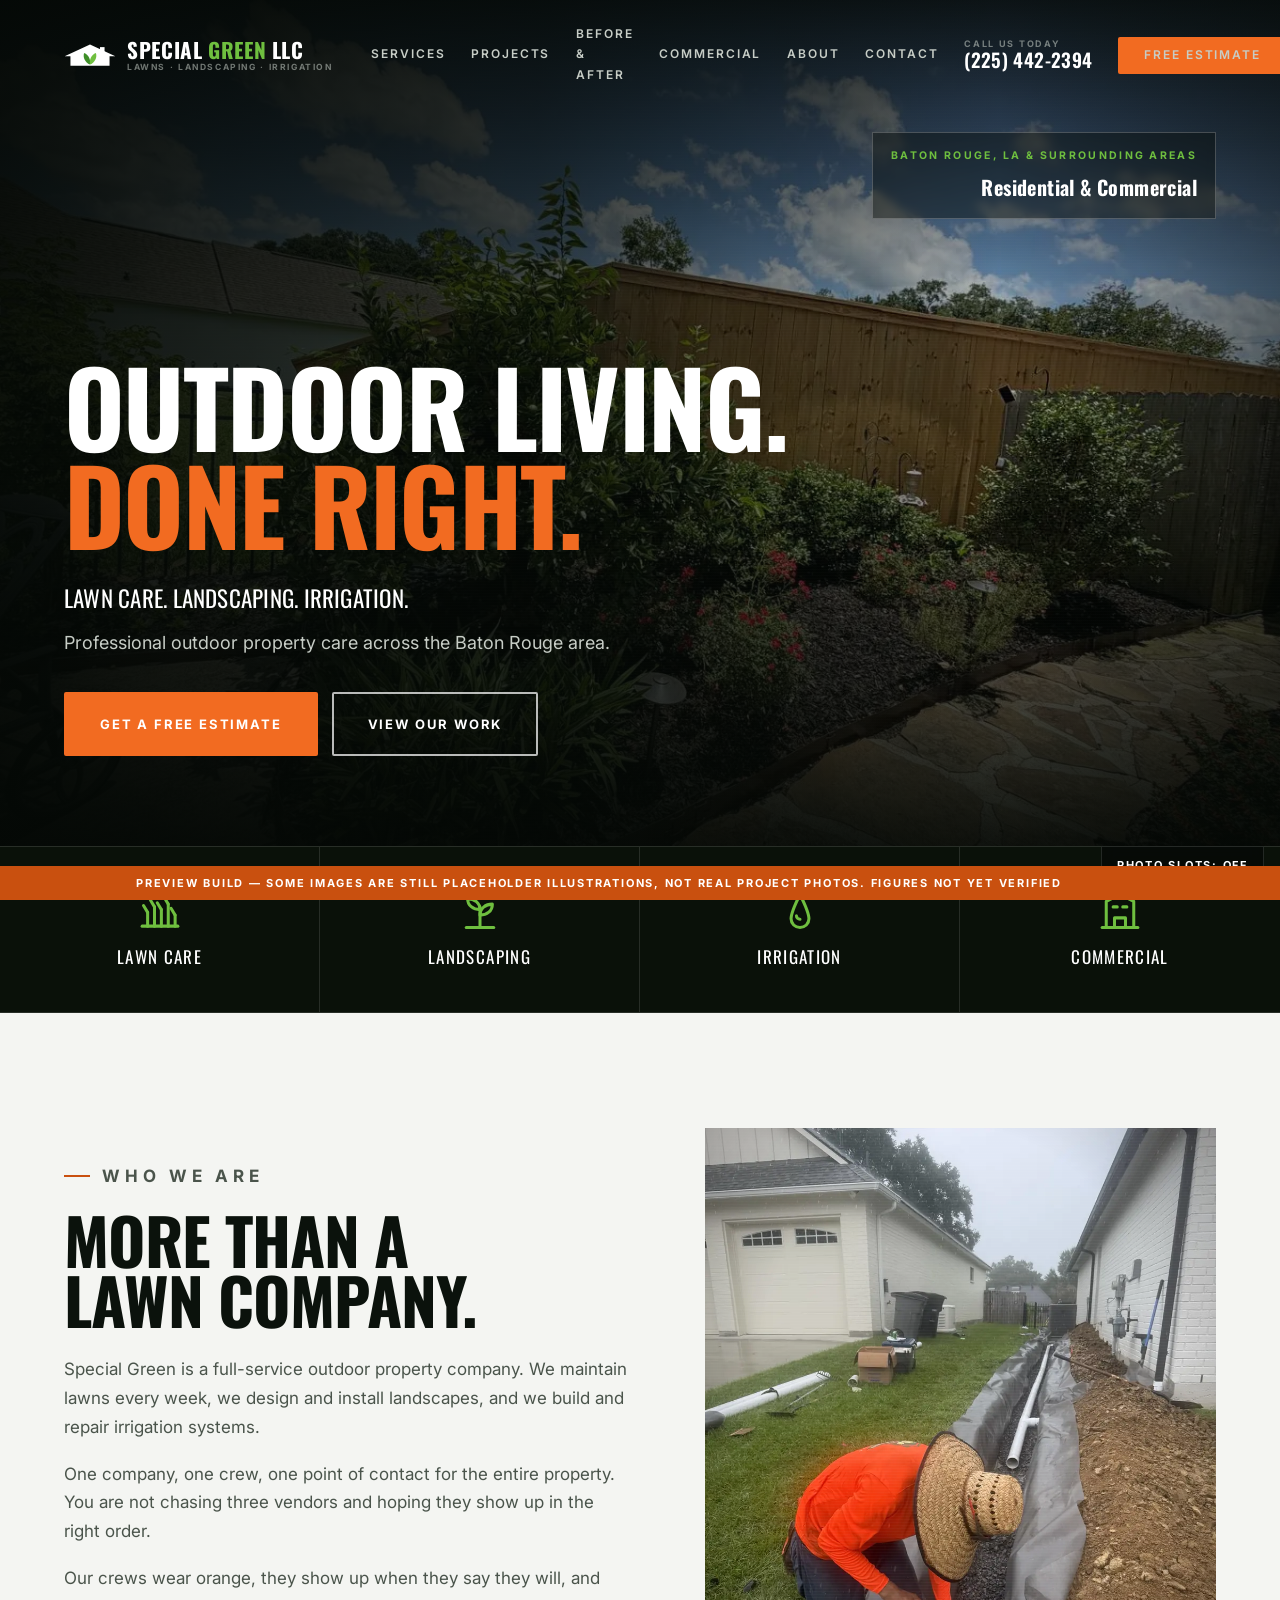
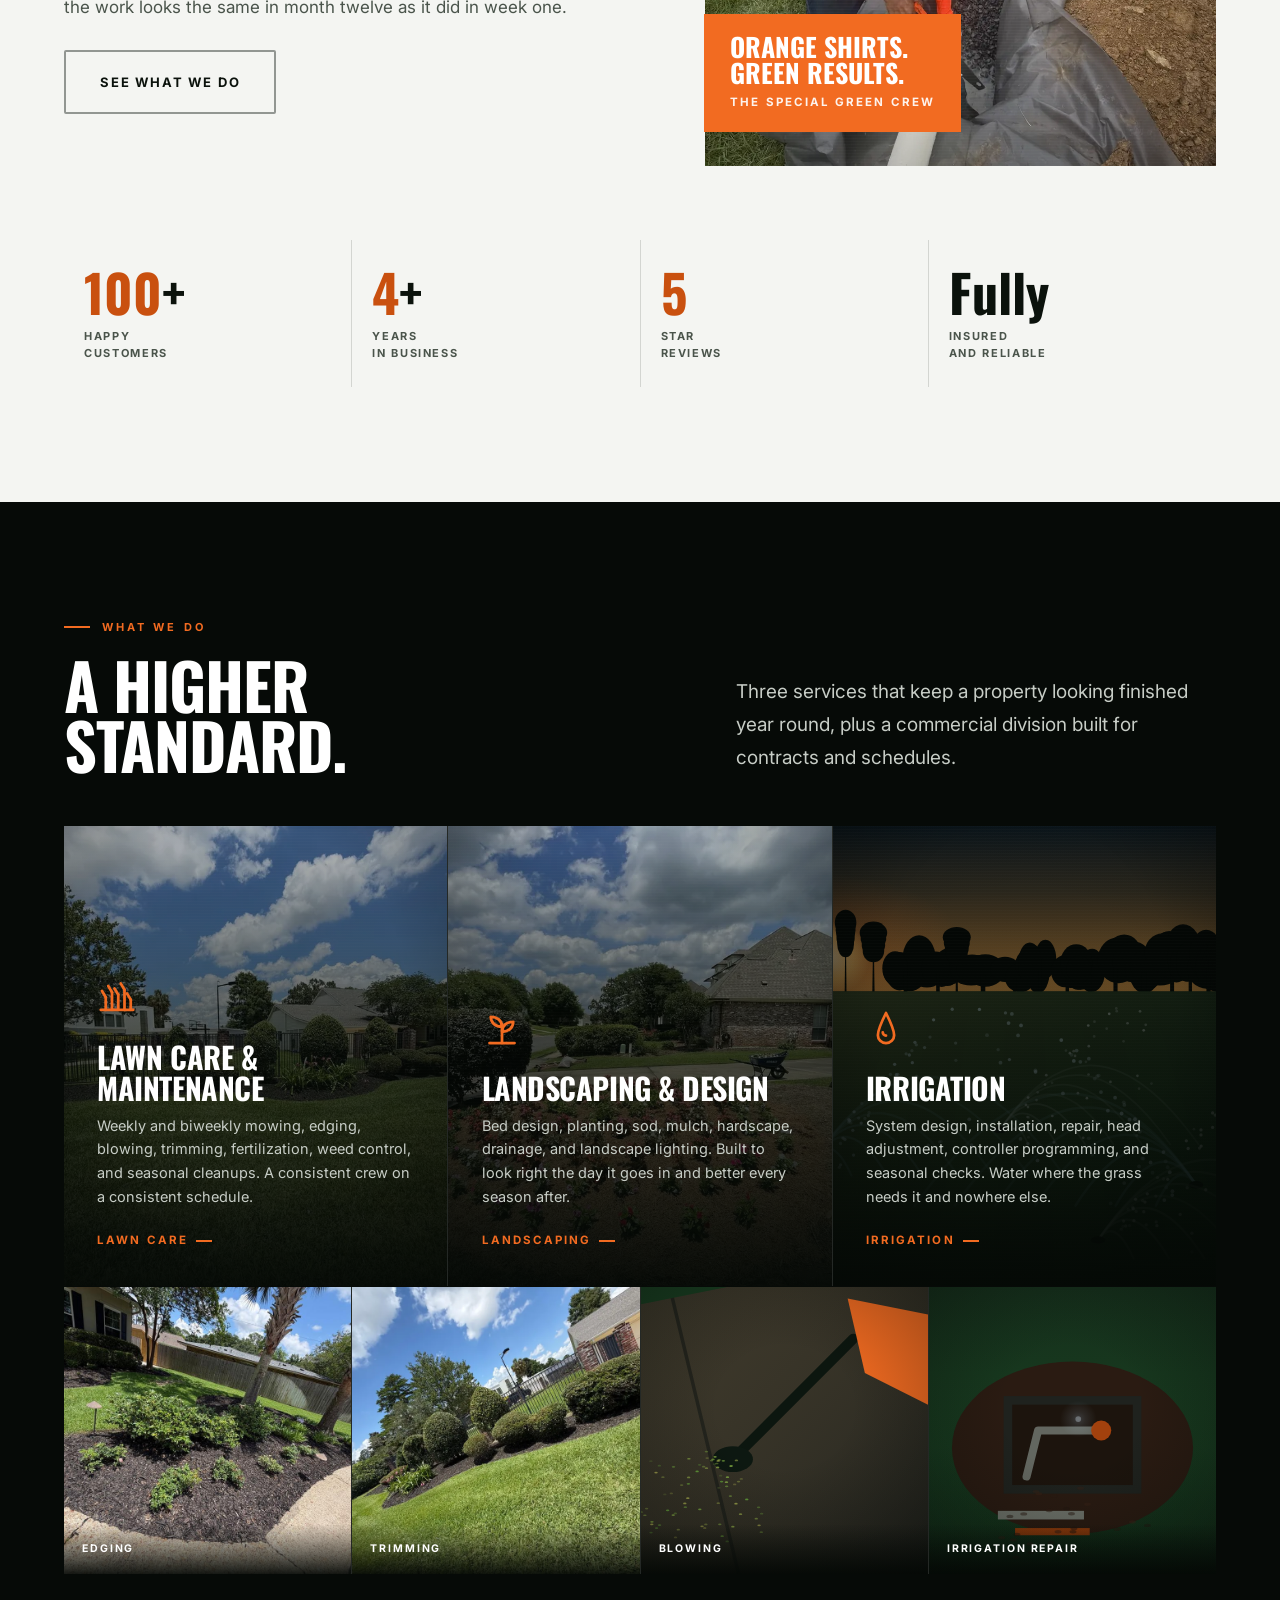
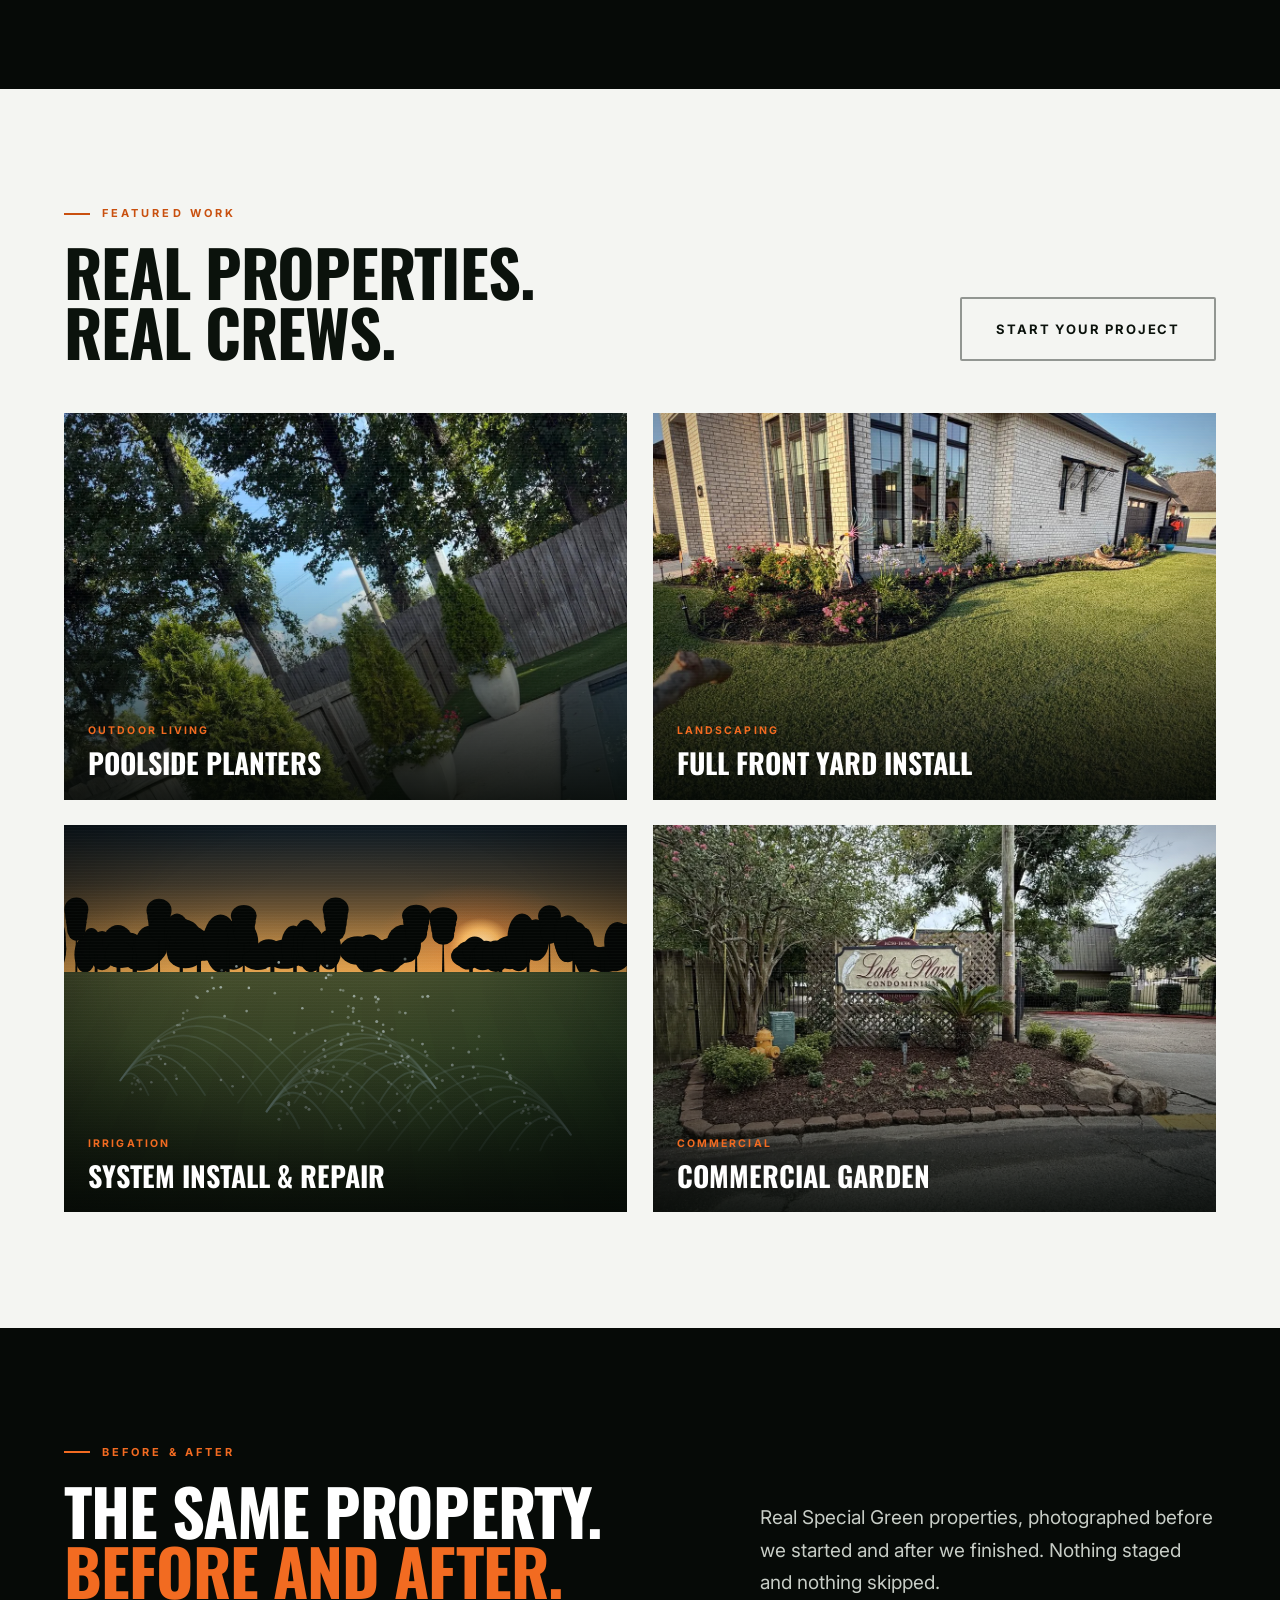
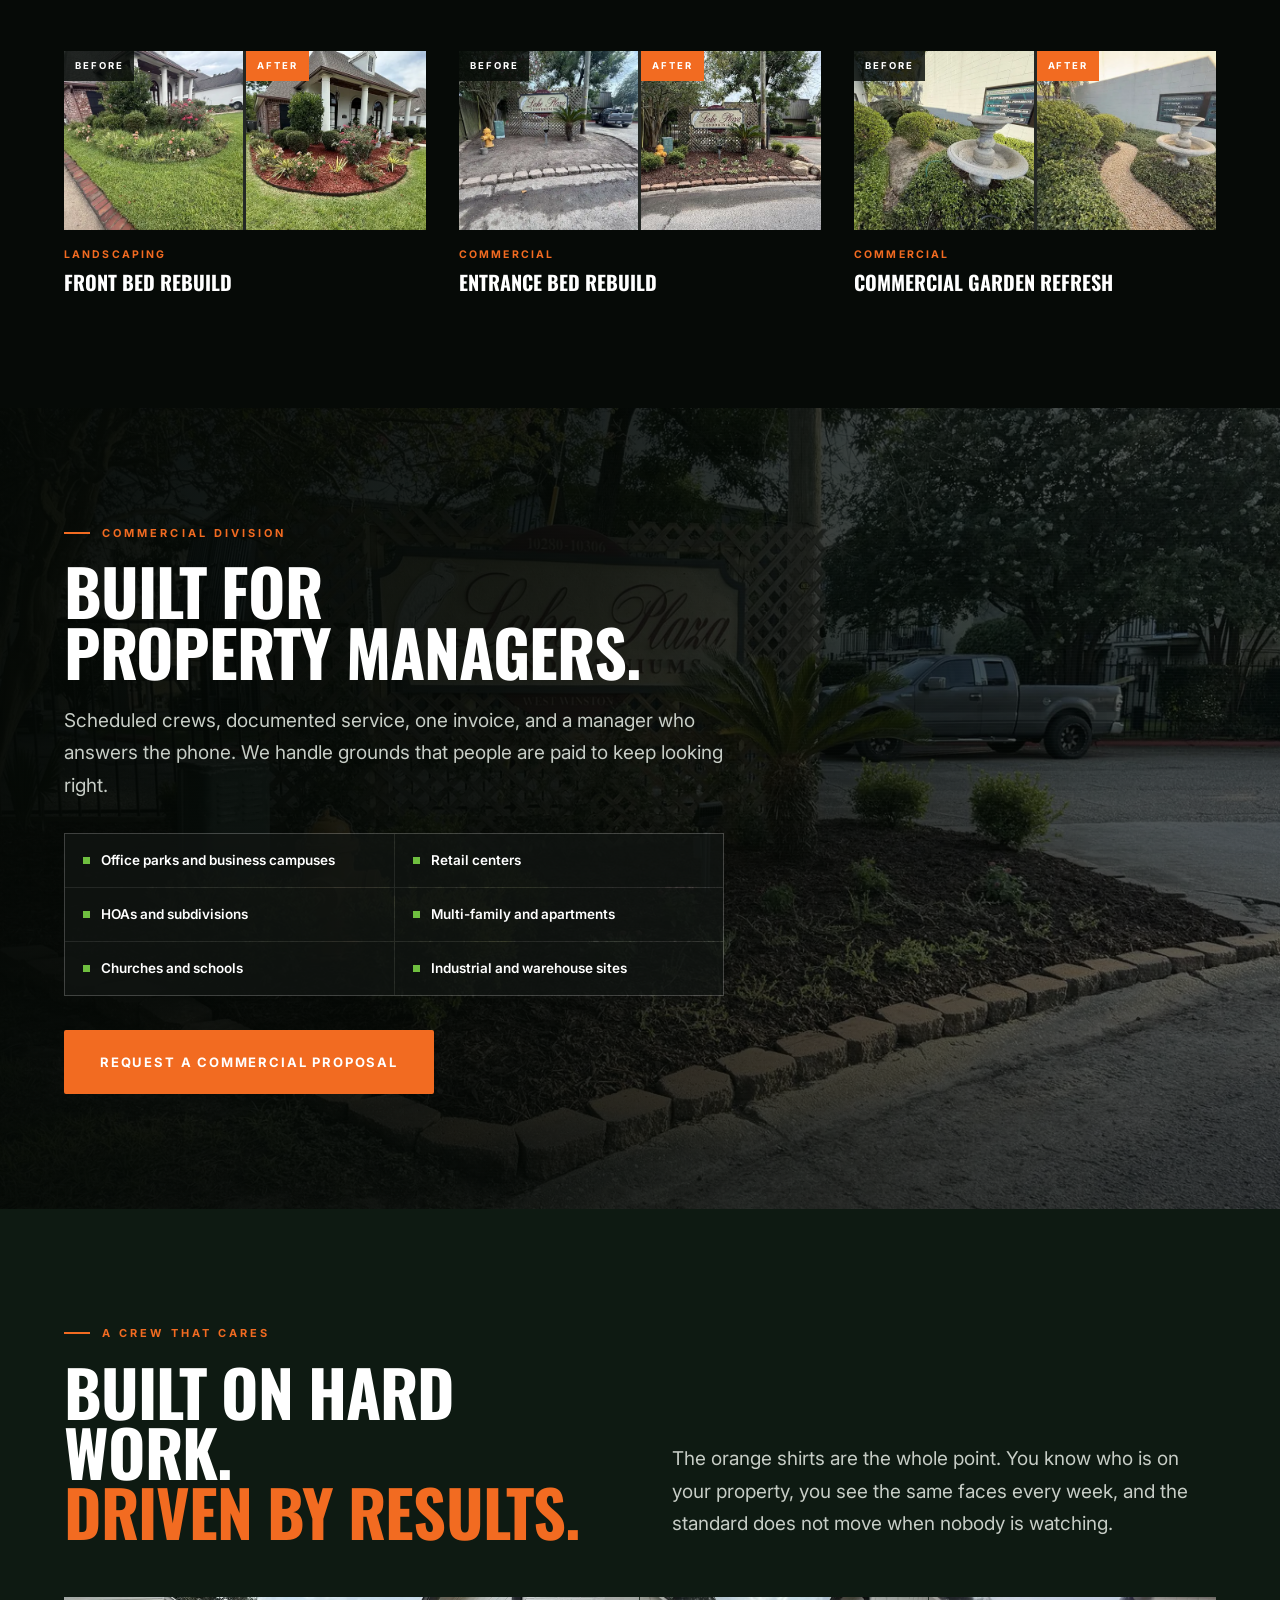
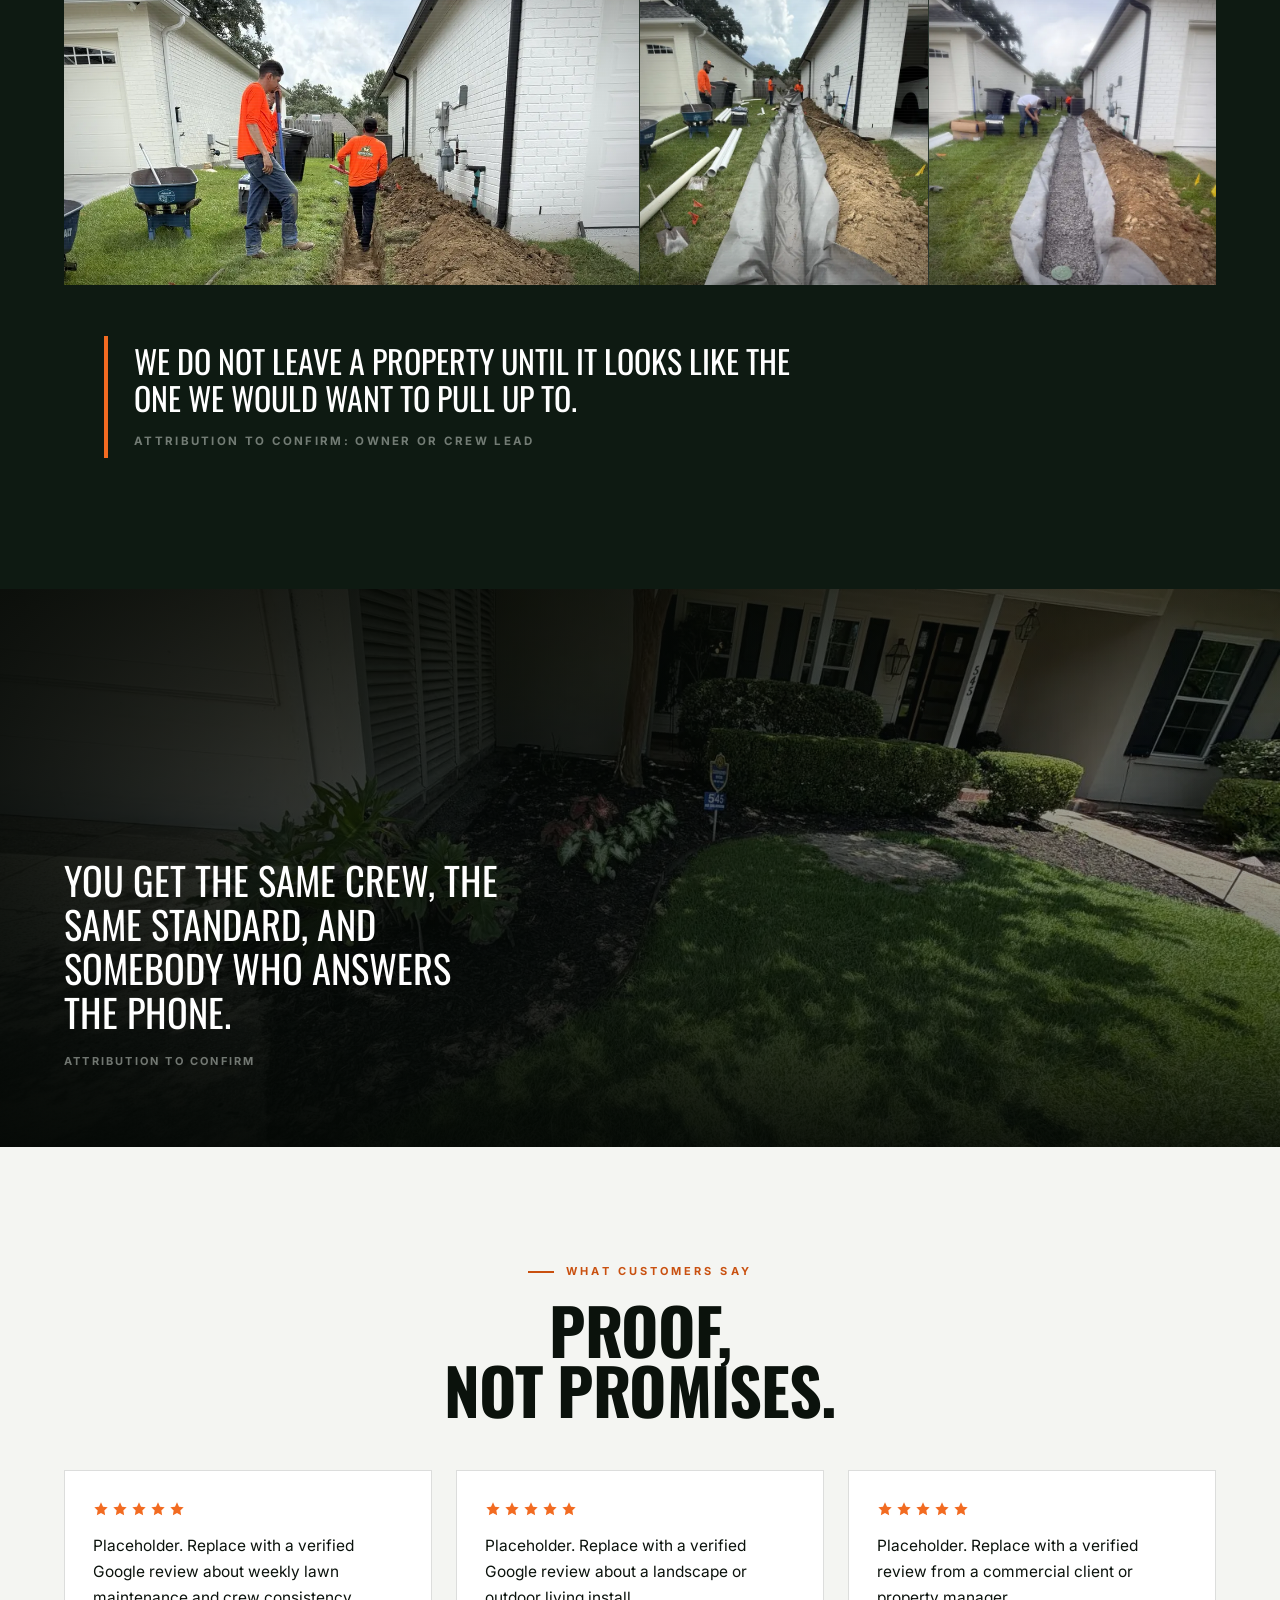
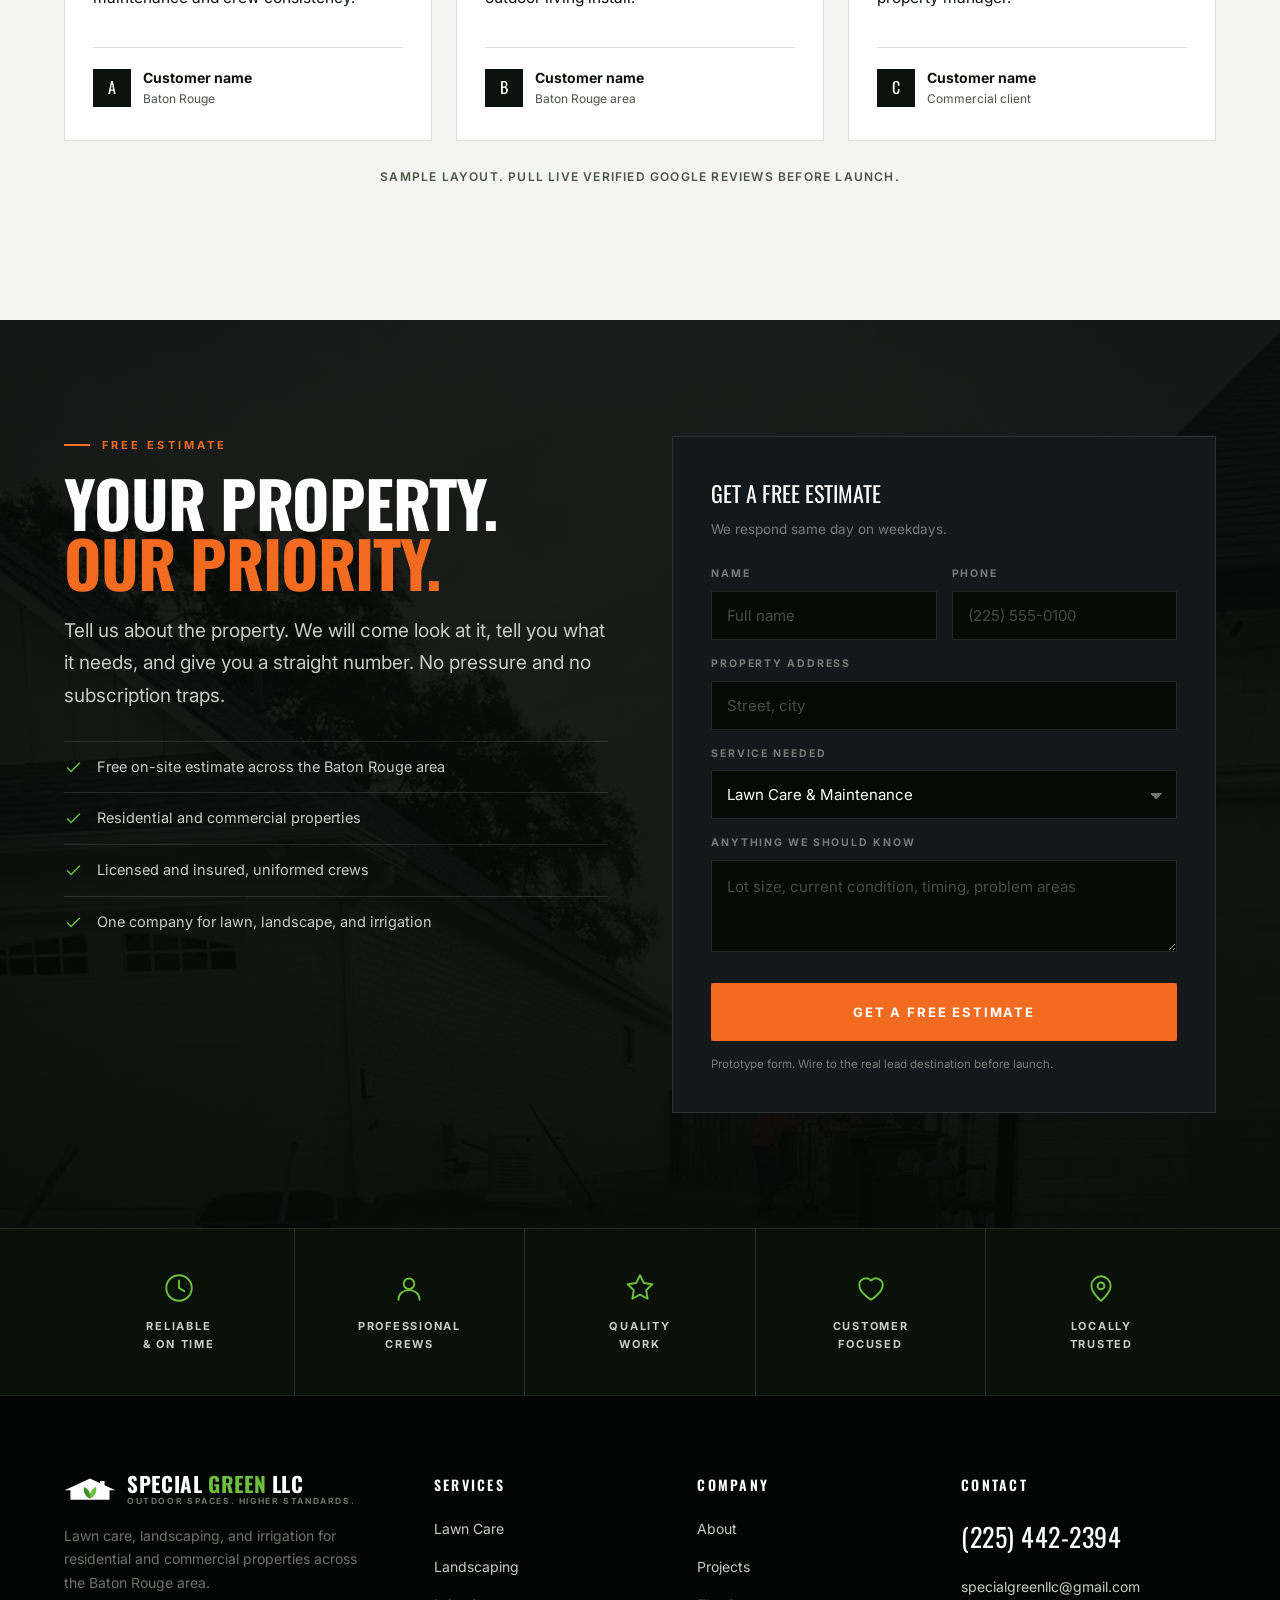
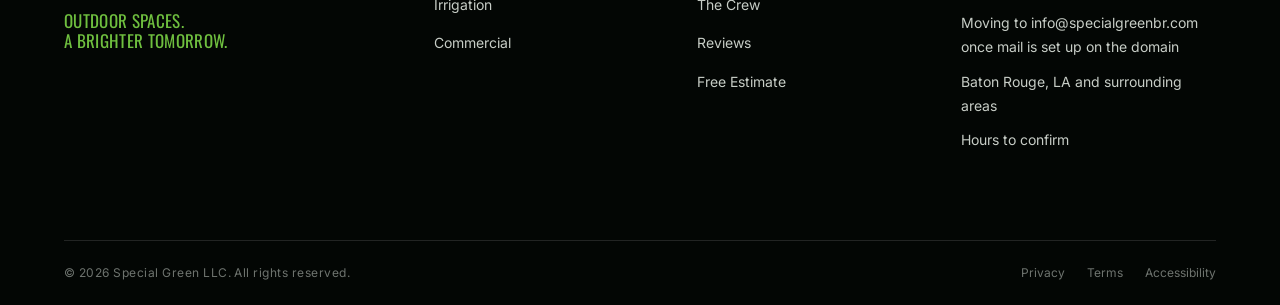
==== commit e0a17871: "Put Mark's photographs on the site Twenty-three of the twenty-seven slots now carry real Special Gre" ====
--- a/index.html
+++ b/index.html
@@ -503,7 +503,7 @@
 
 <!-- ============ HEADER : minimal navigation ============ -->
 <a class="skip" href="#main">Skip to content</a>
-<div class="staging-bar" role="status">Preview build &mdash; images are placeholder illustrations, not real project photos. Figures not yet verified</div>
+<div class="staging-bar" role="status">Preview build &mdash; some images are still placeholder illustrations, not real project photos. Figures not yet verified</div>
 <header class="header" id="header">
   <div class="wrap">
     <a href="#top" class="logo"><svg class="mark" viewBox="150 14 500 214" aria-hidden="true"><rect x="496" y="44" width="44" height="62" class="body"/><path class="body" d="M400 20 L644 132 L588 132 L588 222 L212 222 L212 132 L156 132 Z"/><path class="leaf-b" d="M399 212 C352 190 328 140 344 100 C388 118 410 168 399 212 Z"/><path class="leaf-a" d="M401 212 C448 190 472 140 456 100 C412 118 390 168 401 212 Z"/></svg><span class="wordmark"><b>SPECIAL <i>GREEN</i> LLC</b><em>Lawns &middot; Landscaping &middot; Irrigation</em></span></a>
@@ -524,7 +524,7 @@
 <!-- ============ 1. DARK HERO ============ -->
 <main id="main">
 <section class="hero" id="top">
-  <div class="shot"><img src="assets/images/hero-outdoor-living.svg" alt="A finished Special Green outdoor living space at dusk, with landscape lighting on and manicured lawn in the foreground" width="2400" height="1350" decoding="async" fetchpriority="high"/><div class="slot-tag">Hero photo: wide, late-afternoon shot of a finished Special Green outdoor living space. Patio or pergola, landscape lighting on, manicured turf in foreground. Shot low and wide. Warm sunset grade.</div></div>
+  <div class="shot"><picture data-slot="hero-outdoor-living"><source srcset="assets/images/hero-outdoor-living.webp" type="image/webp"/><img src="assets/images/hero-outdoor-living.jpg" alt="A finished Special Green backyard: flagstone patio, curved planted bed with steel edging, and landscape lighting" width="2400" height="1350" decoding="async" fetchpriority="high"/></picture><div class="slot-tag">Hero photo: wide, late-afternoon shot of a finished Special Green outdoor living space. Patio or pergola, landscape lighting on, manicured turf in foreground. Shot low and wide. Warm sunset grade.</div></div>
   <div class="veil"></div>
 
   <div class="badge">
@@ -578,7 +578,7 @@
         <p style="margin-top:28px"><a href="#services" class="btn btn--dark">See What We Do</a></p>
       </div>
       <div class="art">
-        <div class="shot v5"><img src="assets/images/crew-portrait.svg" alt="Two Special Green crew members in orange shirts working on a residential property" width="1200" height="1500" decoding="async" loading="lazy"/><div class="slot-tag">Crew portrait: two or three Special Green team members in orange shirts, on site, mid-work. Vertical crop. Orange reads bright against green background.</div></div>
+        <div class="shot v5"><picture data-slot="crew-portrait"><source srcset="assets/images/crew-portrait.webp" type="image/webp"/><img src="assets/images/crew-portrait.jpg" alt="A Special Green crew member in an orange shirt cutting drain pipe in a lined trench" width="1200" height="1500" decoding="async" loading="lazy"/></picture><div class="slot-tag">Crew portrait: two or three Special Green team members in orange shirts, on site, mid-work. Vertical crop. Orange reads bright against green background.</div></div>
         <div class="tab">
           <strong>Orange Shirts.<br>Green Results.</strong>
           <span>The Special Green Crew</span>
@@ -608,7 +608,7 @@
 
     <div class="svc-grid">
       <article class="card">
-        <div class="shot v2"><img src="assets/images/service-lawn-care.svg" alt="A Special Green operator cutting stripes into a large lawn with a commercial zero-turn mower" width="1600" height="1200" decoding="async" loading="lazy"/><div class="slot-tag">Lawn care: striped, freshly cut turf with a crew member and mower in frame. Low angle, long shadows, high contrast.</div></div>
+        <div class="shot v2"><picture data-slot="service-lawn-care"><source srcset="assets/images/service-lawn-care.webp" type="image/webp"/><img src="assets/images/service-lawn-care.jpg" alt="A large Special Green maintained lawn, cut and edged, with mulched beds along the drive" width="1600" height="1200" decoding="async" loading="lazy"/></picture><div class="slot-tag">Lawn care: striped, freshly cut turf with a crew member and mower in frame. Low angle, long shadows, high contrast.</div></div>
         <div class="veil"></div>
         <div class="in">
           <svg class="ico" viewBox="0 0 32 32" aria-hidden="true"><path d="M3 27h26"/><path d="M7 27V17M12 27V13M17 27V15M22 27V11M27 27V19"/><path d="M7 17 4 12M12 13 9 8M17 15l-3-5M22 11l-3-5M27 19l-3-5"/></svg>
@@ -619,7 +619,7 @@
       </article>
 
       <article class="card">
-        <div class="shot v3"><img src="assets/images/service-landscaping.svg" alt="A newly installed landscape bed with fresh mulch and plants, edged clean" width="1600" height="1200" decoding="async" loading="lazy"/><div class="slot-tag">Landscaping: new bed install, fresh mulch, plants in place, sunset light behind.</div></div>
+        <div class="shot v3"><picture data-slot="service-landscaping"><source srcset="assets/images/service-landscaping.webp" type="image/webp"/><img src="assets/images/service-landscaping.jpg" alt="A newly planted seasonal colour bed, flowers in place and mulched" width="1600" height="1200" decoding="async" loading="lazy"/></picture><div class="slot-tag">Landscaping: new bed install, fresh mulch, plants in place, sunset light behind.</div></div>
         <div class="veil"></div>
         <div class="in">
           <svg class="ico" viewBox="0 0 32 32" aria-hidden="true"><path d="M16 28V13"/><path d="M16 15c-5 0-9-3-9-8 5 0 9 3 9 8Z"/><path d="M16 19c5 0 9-3 9-8-5 0-9 3-9 8Z"/><path d="M6 28h20"/></svg>
@@ -643,8 +643,8 @@
     </div>
 
     <div class="detail">
-      <figure><img src="assets/images/detail-edging.svg" alt="Close crop of a crisp lawn edge cut along a concrete driveway" width="1200" height="1200" decoding="async" loading="lazy"/><figcaption>Edging</figcaption></figure>
-      <figure><img src="assets/images/detail-trimmer.svg" alt="A crew member’s hands on a commercial string trimmer, orange sleeve in frame" width="1200" height="1200" decoding="async" loading="lazy"/><figcaption>Trimming</figcaption></figure>
+      <figure><picture data-slot="detail-edging"><img src="assets/images/detail-edging.jpg" alt="A mulched bed edged clean against the lawn and walkway" width="1200" height="1200" decoding="async" loading="lazy"/></picture><figcaption>Edging</figcaption></figure>
+      <figure><picture data-slot="detail-trimmer"><source srcset="assets/images/detail-trimmer.webp" type="image/webp"/><img src="assets/images/detail-trimmer.jpg" alt="Shrubs trimmed to shape along a maintained lawn" width="1200" height="1200" decoding="async" loading="lazy"/></picture><figcaption>Trimming</figcaption></figure>
       <figure><img src="assets/images/detail-blower.svg" alt="A backpack blower clearing grass clippings from a driveway" width="1200" height="1200" decoding="async" loading="lazy"/><figcaption>Blowing</figcaption></figure>
       <figure><img src="assets/images/detail-irrigation-valve.svg" alt="A technician’s hands working on an irrigation valve box with tools laid out" width="1200" height="1200" decoding="async" loading="lazy"/><figcaption>Irrigation Repair</figcaption></figure>
     </div>
@@ -652,7 +652,7 @@
 </section>
 
 <!-- ============ MOBILE VISUAL BREAK ============ -->
-<div class="mbreak"><img src="assets/images/mobile-break-01.svg" alt="A large, well-maintained Baton Rouge lawn under mature live oaks" width="1200" height="1500" decoding="async" loading="lazy"/></div>
+<div class="mbreak"><picture data-slot="mobile-break-01"><source srcset="assets/images/mobile-break-01.webp" type="image/webp"/><img src="assets/images/mobile-break-01.jpg" alt="A trellis planting installed against a cedar fence" width="1200" height="1500" decoding="async" loading="lazy"/></picture></div>
 
 <!-- ============ 5. WHITE FEATURED PROJECTS ============ -->
 <section class="light pad" id="work">
@@ -666,14 +666,14 @@
     </div>
 
     <div class="proj-grid">
-      <a class="proj" href="#work"><div class="shot v3"><img src="assets/images/project-patio-landscape.svg" alt="A finished patio and landscape build with seating and landscape lighting at dusk" width="1600" height="1100" decoding="async" loading="lazy"/><div class="slot-tag">Outdoor living build: patio, seating, fire feature, lighting on at dusk.</div></div><div class="veil"></div>
-        <div class="meta"><span>Outdoor Living</span><strong>Patio &amp; Landscape Build</strong></div></a>
-      <a class="proj" href="#work"><div class="shot v2"><img src="assets/images/project-front-yard.svg" alt="A completed front yard installation with sharp bed lines and new planting" width="1600" height="1100" decoding="async" loading="lazy"/><div class="slot-tag">Front yard transformation, after shot. Straight-on, sharp bed lines.</div></div><div class="veil"></div>
+      <a class="proj" href="#work"><div class="shot v3"><picture data-slot="project-patio-landscape"><source srcset="assets/images/project-patio-landscape.webp" type="image/webp"/><img src="assets/images/project-patio-landscape.jpg" alt="Poolside planters and a trimmed evergreen beside a pool deck" width="1600" height="1100" decoding="async" loading="lazy"/></picture><div class="slot-tag">Outdoor living build: patio, seating, fire feature, lighting on at dusk.</div></div><div class="veil"></div>
+        <div class="meta"><span>Outdoor Living</span><strong>Poolside Planters</strong></div></a>
+      <a class="proj" href="#work"><div class="shot v2"><picture data-slot="project-front-yard"><img src="assets/images/project-front-yard.jpg" alt="A completed front yard installation with sharp bed lines and new planting" width="1600" height="1100" decoding="async" loading="lazy"/></picture><div class="slot-tag">Front yard transformation, after shot. Straight-on, sharp bed lines.</div></div><div class="veil"></div>
         <div class="meta"><span>Landscaping</span><strong>Full Front Yard Install</strong></div></a>
       <a class="proj" href="#work"><div class="shot v4"><img src="assets/images/project-irrigation.svg" alt="An irrigation zone running across a large residential lawn" width="1600" height="1100" decoding="async" loading="lazy"/><div class="slot-tag">Irrigation zone running across a large lawn, wide.</div></div><div class="veil"></div>
         <div class="meta"><span>Irrigation</span><strong>System Install &amp; Repair</strong></div></a>
-      <a class="proj" href="#work"><div class="shot v6"><img src="assets/images/project-office-park.svg" alt="Maintained grounds at an office park, with clean turf and planted beds" width="1600" height="1100" decoding="async" loading="lazy"/><div class="slot-tag">Commercial property grounds: office park or retail center, clean turf and beds.</div></div><div class="veil"></div>
-        <div class="meta"><span>Commercial</span><strong>Office Park Grounds</strong></div></a>
+      <a class="proj" href="#work"><div class="shot v6"><picture data-slot="project-office-park"><source srcset="assets/images/project-office-park.webp" type="image/webp"/><img src="assets/images/project-office-park.jpg" alt="A finished entrance bed and lawn at a condominium property" width="1600" height="1100" decoding="async" loading="lazy"/></picture><div class="slot-tag">Commercial property grounds: office park or retail center, clean turf and beds.</div></div><div class="veil"></div>
+        <div class="meta"><span>Commercial</span><strong>Commercial Garden</strong></div></a>
     </div>
   </div>
 </section>
@@ -684,21 +684,21 @@
     <div class="svc-head">
       <div>
         <p class="eyebrow">Before &amp; After</p>
-        <h2>The Same Yard.<br><span class="accent">Six Weeks Apart.</span></h2>
-      </div>
-      <p class="lead" style="max-width:38ch;margin:0">Same camera position, same time of day. Nothing staged and nothing skipped.</p>
+        <h2>The Same Property.<br><span class="accent">Before And After.</span></h2>
+      </div>
+      <p class="lead" style="max-width:38ch;margin:0">Real Special Green properties, photographed before we started and after we finished. Nothing staged and nothing skipped.</p>
     </div>
     <div class="ba-grid">
-    <figure class="ba"><div class="pair"><div class="half"><span>Before</span><img src="assets/images/before-01-before.svg" alt="A tired front yard before Special Green began work, with thin turf and overgrown beds" width="1600" height="1200" decoding="async" loading="lazy"/></div><div class="half is-after"><span>After</span><img src="assets/images/before-01-after.svg" alt="The same front yard after rebuilding, with new sod, fresh beds and clean edges" width="1600" height="1200" decoding="async" loading="lazy"/></div></div><figcaption><em>Landscaping</em><b>Full Front Yard Rebuild</b></figcaption></figure>
-    <figure class="ba"><div class="pair"><div class="half"><span>Before</span><img src="assets/images/before-02-before.svg" alt="An overgrown landscape bed before work, with weeds and old mulch" width="1600" height="1200" decoding="async" loading="lazy"/></div><div class="half is-after"><span>After</span><img src="assets/images/before-02-after.svg" alt="The same bed after replanting and fresh mulch, edged clean" width="1600" height="1200" decoding="async" loading="lazy"/></div></div><figcaption><em>Landscaping</em><b>Bed &amp; Mulch Transformation</b></figcaption></figure>
-    <figure class="ba"><div class="pair"><div class="half"><span>Before</span><img src="assets/images/before-03-before.svg" alt="A patchy backyard before work, with bare ground and standing water" width="1600" height="1200" decoding="async" loading="lazy"/></div><div class="half is-after"><span>After</span><img src="assets/images/before-03-after.svg" alt="The same backyard after grading, drainage and new turf" width="1600" height="1200" decoding="async" loading="lazy"/></div></div><figcaption><em>Lawn Care</em><b>Backyard &amp; Drainage</b></figcaption></figure>
+    <figure class="ba"><div class="pair"><div class="half"><span>Before</span><picture data-slot="before-01-before"><source srcset="assets/images/before-01-before.webp" type="image/webp"/><img src="assets/images/before-01-before.jpg" alt="A front bed before Special Green rebuilt it" width="1600" height="1200" decoding="async" loading="lazy"/></picture></div><div class="half is-after"><span>After</span><picture data-slot="before-01-after"><source srcset="assets/images/before-01-after.webp" type="image/webp"/><img src="assets/images/before-01-after.jpg" alt="The same front bed after replanting, with fresh red mulch and clean edges" width="1600" height="1200" decoding="async" loading="lazy"/></picture></div></div><figcaption><em>Landscaping</em><b>Front Bed Rebuild</b></figcaption></figure>
+    <figure class="ba"><div class="pair"><div class="half"><span>Before</span><picture data-slot="before-02-before"><source srcset="assets/images/before-02-before.webp" type="image/webp"/><img src="assets/images/before-02-before.jpg" alt="The entrance bed at a condominium property before work" width="1600" height="1200" decoding="async" loading="lazy"/></picture></div><div class="half is-after"><span>After</span><picture data-slot="before-02-after"><img src="assets/images/before-02-after.jpg" alt="The same entrance bed after planting, mulch and brick edging" width="1600" height="1200" decoding="async" loading="lazy"/></picture></div></div><figcaption><em>Commercial</em><b>Entrance Bed Rebuild</b></figcaption></figure>
+    <figure class="ba"><div class="pair"><div class="half"><span>Before</span><picture data-slot="before-03-before"><source srcset="assets/images/before-03-before.webp" type="image/webp"/><img src="assets/images/before-03-before.jpg" alt="A commercial garden before work, with overgrown hedges around the fountain" width="1600" height="1200" decoding="async" loading="lazy"/></picture></div><div class="half is-after"><span>After</span><picture data-slot="before-03-after"><source srcset="assets/images/before-03-after.webp" type="image/webp"/><img src="assets/images/before-03-after.jpg" alt="The same commercial garden after work, hedges shaped and a new gravel path laid" width="1600" height="1200" decoding="async" loading="lazy"/></picture></div></div><figcaption><em>Commercial</em><b>Commercial Garden Refresh</b></figcaption></figure>
     </div>
   </div>
 </section>
 
 <!-- ============ 6. DARK COMMERCIAL ============ -->
 <section class="commercial pad" id="commercial">
-  <div class="shot v6"><img src="assets/images/commercial-crew-trucks.svg" alt="Special Green trucks and crew working the grounds of a commercial property in the early morning" width="2400" height="1350" decoding="async" loading="lazy"/><div class="slot-tag">Commercial credibility: Special Green crew and trucks on a commercial property. Orange shirts visible, equipment staged, early morning light.</div></div>
+  <div class="shot v6"><picture data-slot="commercial-crew-trucks"><source srcset="assets/images/commercial-crew-trucks.webp" type="image/webp"/><img src="assets/images/commercial-crew-trucks.jpg" alt="Finished grounds at a Baton Rouge condominium property, with a work truck at the kerb" width="2400" height="1350" decoding="async" loading="lazy"/></picture><div class="slot-tag">Commercial credibility: Special Green crew and trucks on a commercial property. Orange shirts visible, equipment staged, early morning light.</div></div>
   <div class="veil"></div>
   <div class="wrap">
     <div class="inner">
@@ -730,9 +730,9 @@
     </div>
 
     <div class="crew-shots">
-      <div class="shot v5"><img src="assets/images/crew-group.svg" alt="The Special Green crew in orange shirts in front of their work trucks and trailer" width="1600" height="1200" decoding="async" loading="lazy"/><div class="slot-tag">Hero crew shot: full team in orange shirts in front of trucks and equipment. Wide, confident, high contrast.</div></div>
-      <div class="shot v2"><img src="assets/images/crew-trimmer.svg" alt="A Special Green crew member trimming along a landscape bed with a commercial trimmer" width="1200" height="1200" decoding="async" loading="lazy"/><div class="slot-tag">Crew member working: hands on the trimmer, tight crop, orange sleeve in frame.</div></div>
-      <div class="shot v3"><img src="assets/images/crew-truck-load.svg" alt="A Special Green crew member unloading equipment from the work trailer" width="1200" height="1200" decoding="async" loading="lazy"/><div class="slot-tag">Crew member loading or unloading equipment at a truck. Motion, dust, real work.</div></div>
+      <div class="shot v5"><picture data-slot="crew-group"><source srcset="assets/images/crew-group.webp" type="image/webp"/><img src="assets/images/crew-group.jpg" alt="Two Special Green crew members in orange shirts working along an open drain trench" width="1600" height="1200" decoding="async" loading="lazy"/></picture><div class="slot-tag">Hero crew shot: full team in orange shirts in front of trucks and equipment. Wide, confident, high contrast.</div></div>
+      <div class="shot v2"><picture data-slot="crew-trimmer"><source srcset="assets/images/crew-trimmer.webp" type="image/webp"/><img src="assets/images/crew-trimmer.jpg" alt="Filter fabric laid into the trench before the gravel goes in" width="1200" height="1200" decoding="async" loading="lazy"/></picture><div class="slot-tag">Crew member working: hands on the trimmer, tight crop, orange sleeve in frame.</div></div>
+      <div class="shot v3"><picture data-slot="crew-truck-load"><source srcset="assets/images/crew-truck-load.webp" type="image/webp"/><img src="assets/images/crew-truck-load.jpg" alt="Gravel bedded over the drain pipe along the length of the trench" width="1200" height="1200" decoding="async" loading="lazy"/></picture><div class="slot-tag">Crew member loading or unloading equipment at a truck. Motion, dust, real work.</div></div>
     </div>
 
     <blockquote class="crew-quote">
@@ -744,7 +744,7 @@
 
 <!-- ============ THE CUSTOMER ============ -->
 <section class="customer" aria-label="Working with Special Green">
-  <img src="assets/images/customer-crew-leader.svg" alt="A homeowner talking with a Special Green crew leader on their finished property" width="2400" height="1350" decoding="async" loading="lazy"/>
+  <picture data-slot="customer-crew-leader"><source srcset="assets/images/customer-crew-leader.webp" type="image/webp"/><img src="assets/images/customer-crew-leader.jpg" alt="A finished planting bed and fresh mulch along a client's drive" width="2400" height="1350" decoding="async" loading="lazy"/></picture>
   <div class="veil"></div>
   <div class="wrap">
     <blockquote>
@@ -790,11 +790,11 @@
 </section>
 
 <!-- ============ MOBILE VISUAL BREAK ============ -->
-<div class="mbreak"><img src="assets/images/mobile-break-02.svg" alt="A finished backyard with mature landscaping on a Baton Rouge property" width="1200" height="1500" decoding="async" loading="lazy"/></div>
+<div class="mbreak"><picture data-slot="mobile-break-02"><source srcset="assets/images/mobile-break-02.webp" type="image/webp"/><img src="assets/images/mobile-break-02.jpg" alt="Fresh mulch and new seasonal colour in a finished bed" width="1200" height="1500" decoding="async" loading="lazy"/></picture></div>
 
 <!-- ============ 9. DARK CTA ============ -->
 <section class="cta-band pad" id="estimate">
-  <div class="shot v5"><img src="assets/images/cta-sunset.svg" alt="A Special Green crew finishing a job at sunset" width="2400" height="1350" decoding="async" loading="lazy"/><div class="slot-tag">Footer CTA background: crew in orange shirts finishing a job at sunset. Heavily darkened, used as texture behind the form.</div></div>
+  <div class="shot v5"><picture data-slot="cta-sunset"><source srcset="assets/images/cta-sunset.webp" type="image/webp"/><img src="assets/images/cta-sunset.jpg" alt="A Special Green work site at dusk, drain line marked out across the lawn" width="2400" height="1350" decoding="async" loading="lazy"/></picture><div class="slot-tag">Footer CTA background: crew in orange shirts finishing a job at sunset. Heavily darkened, used as texture behind the form.</div></div>
   <div class="veil"></div>
   <div class="wrap">
     <div class="cta-grid">
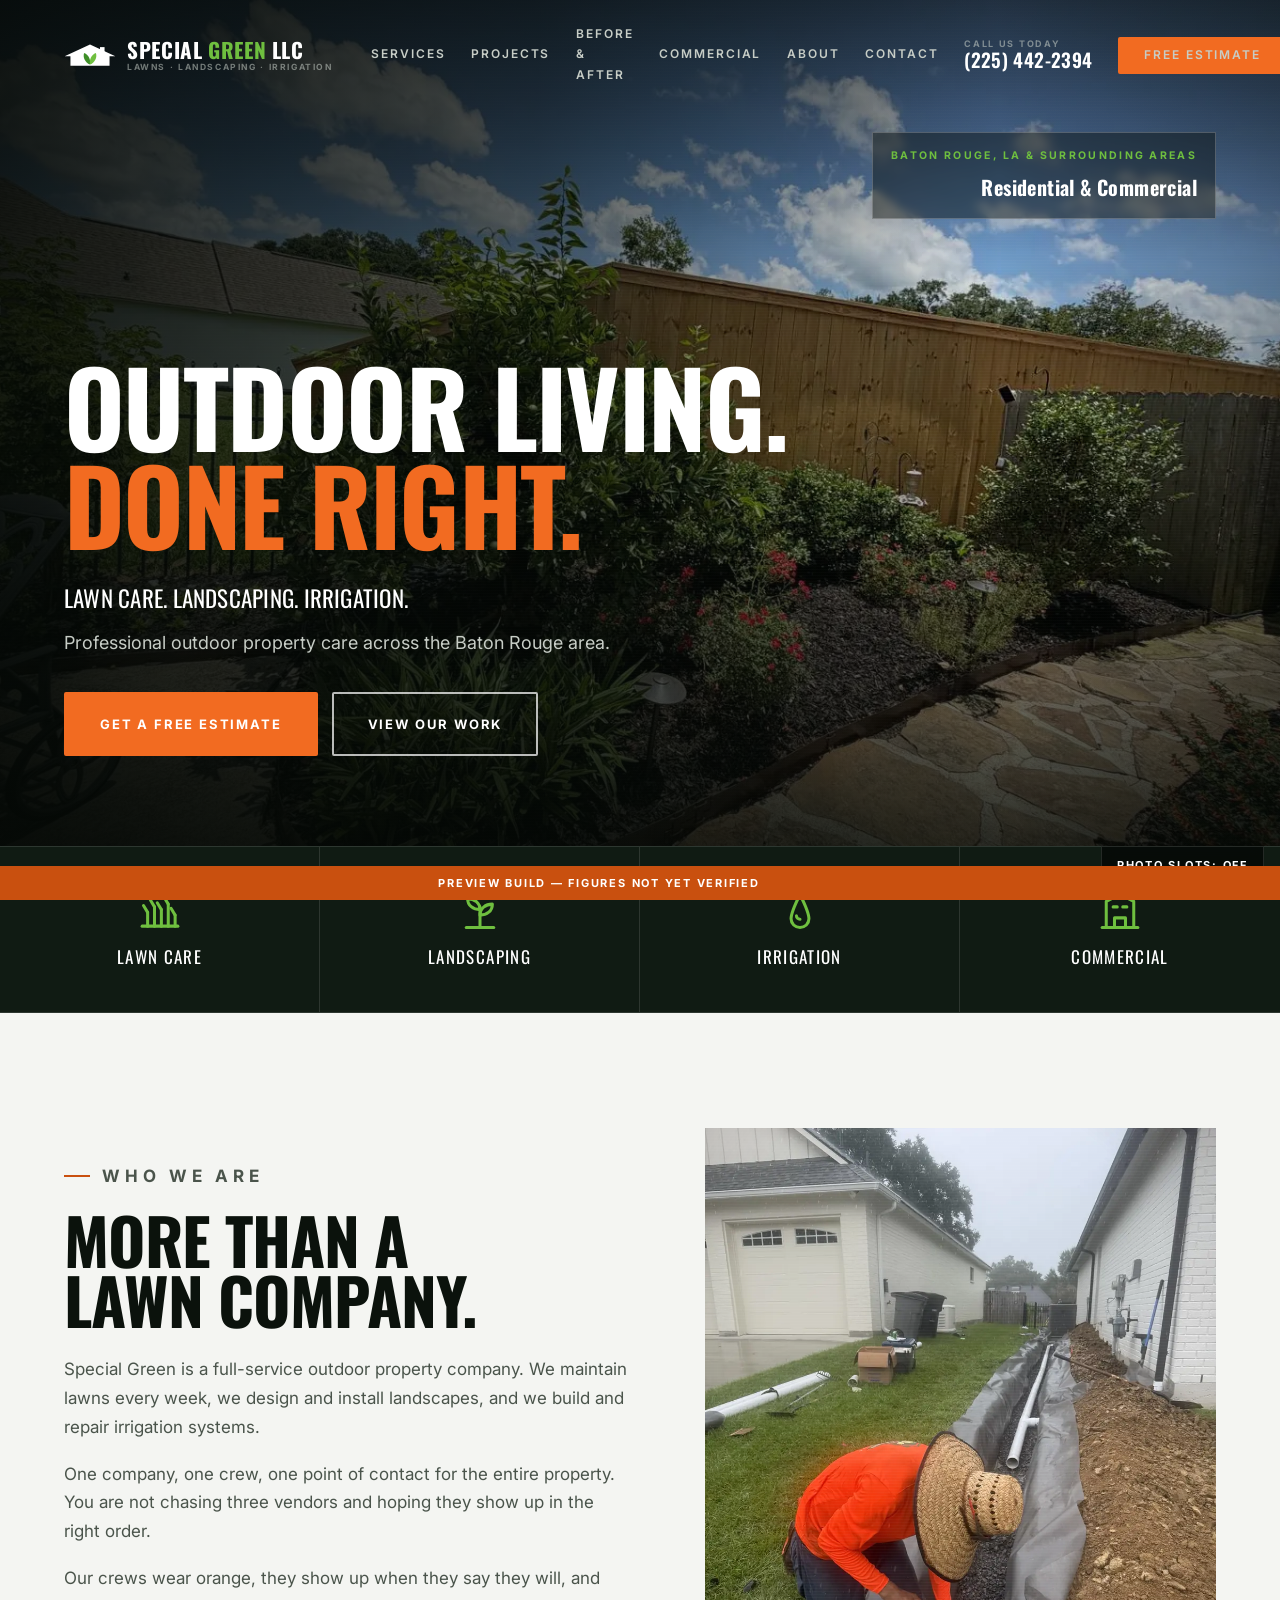
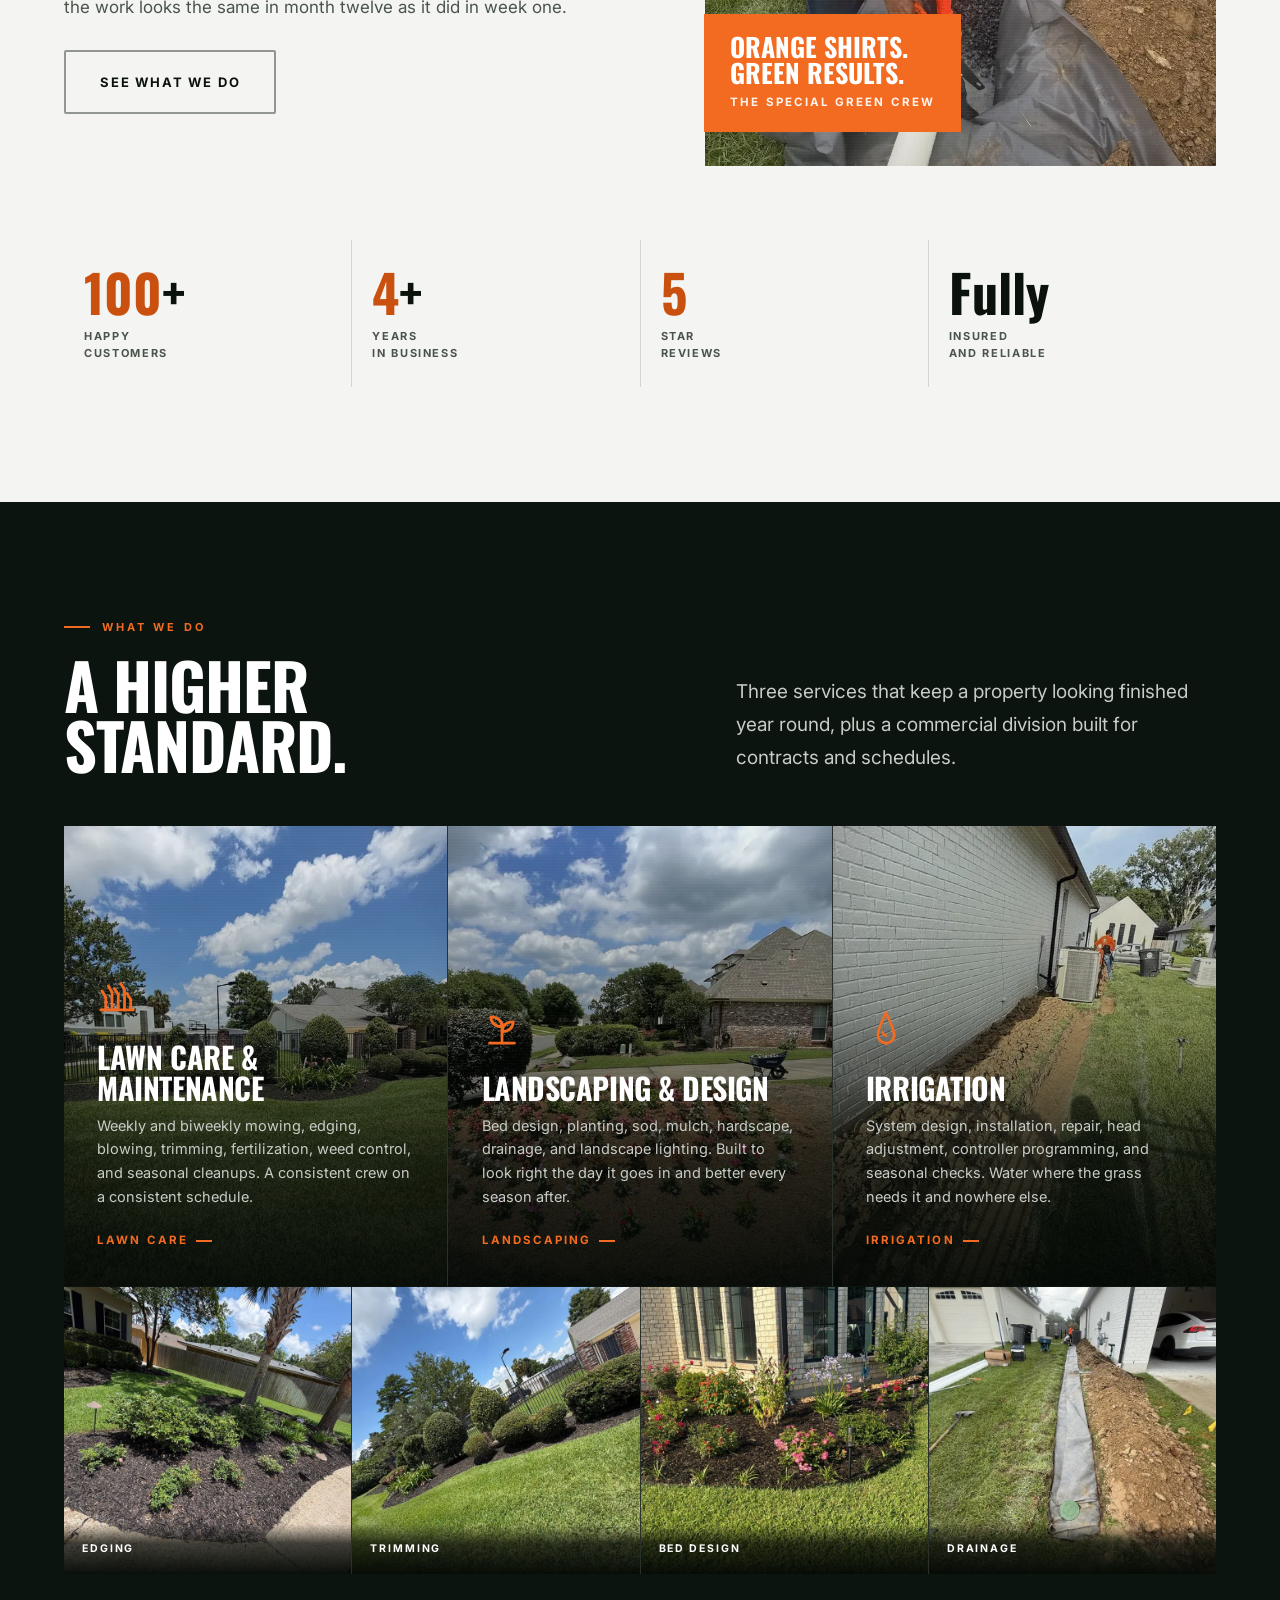
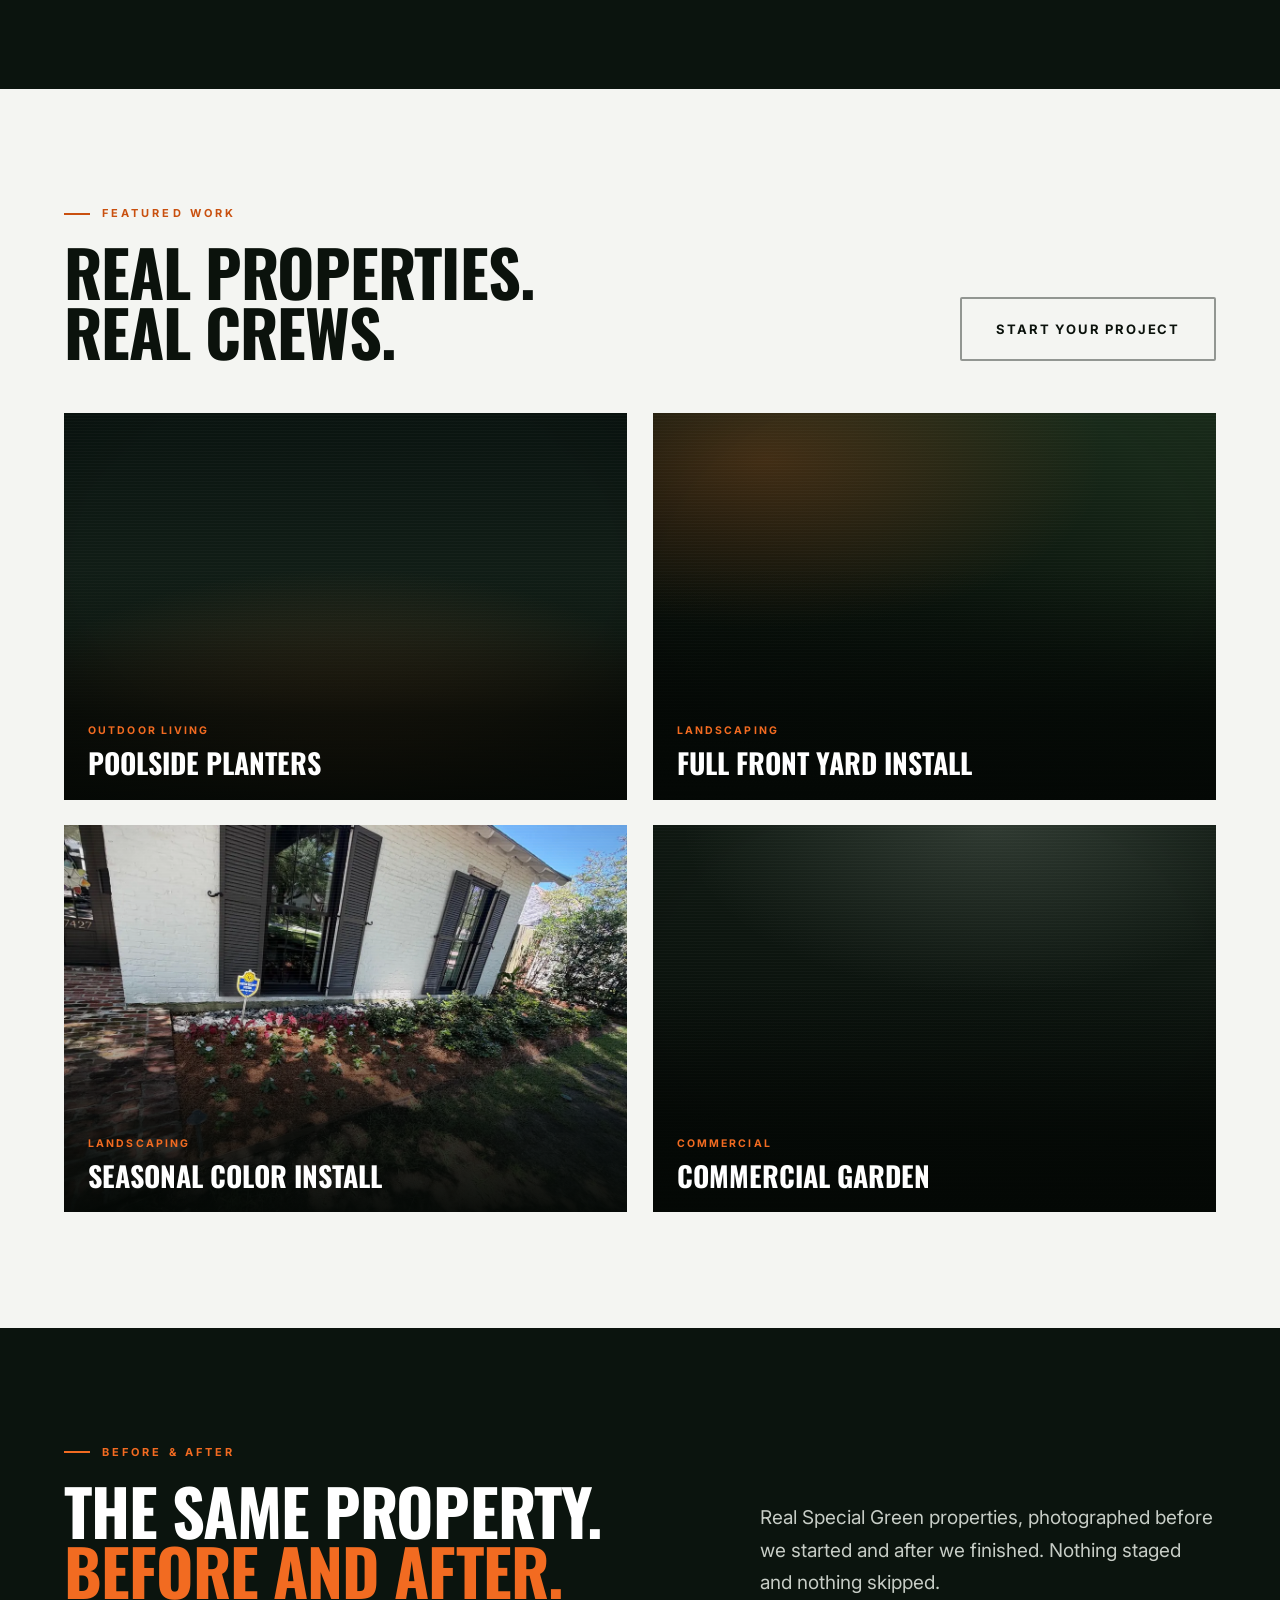
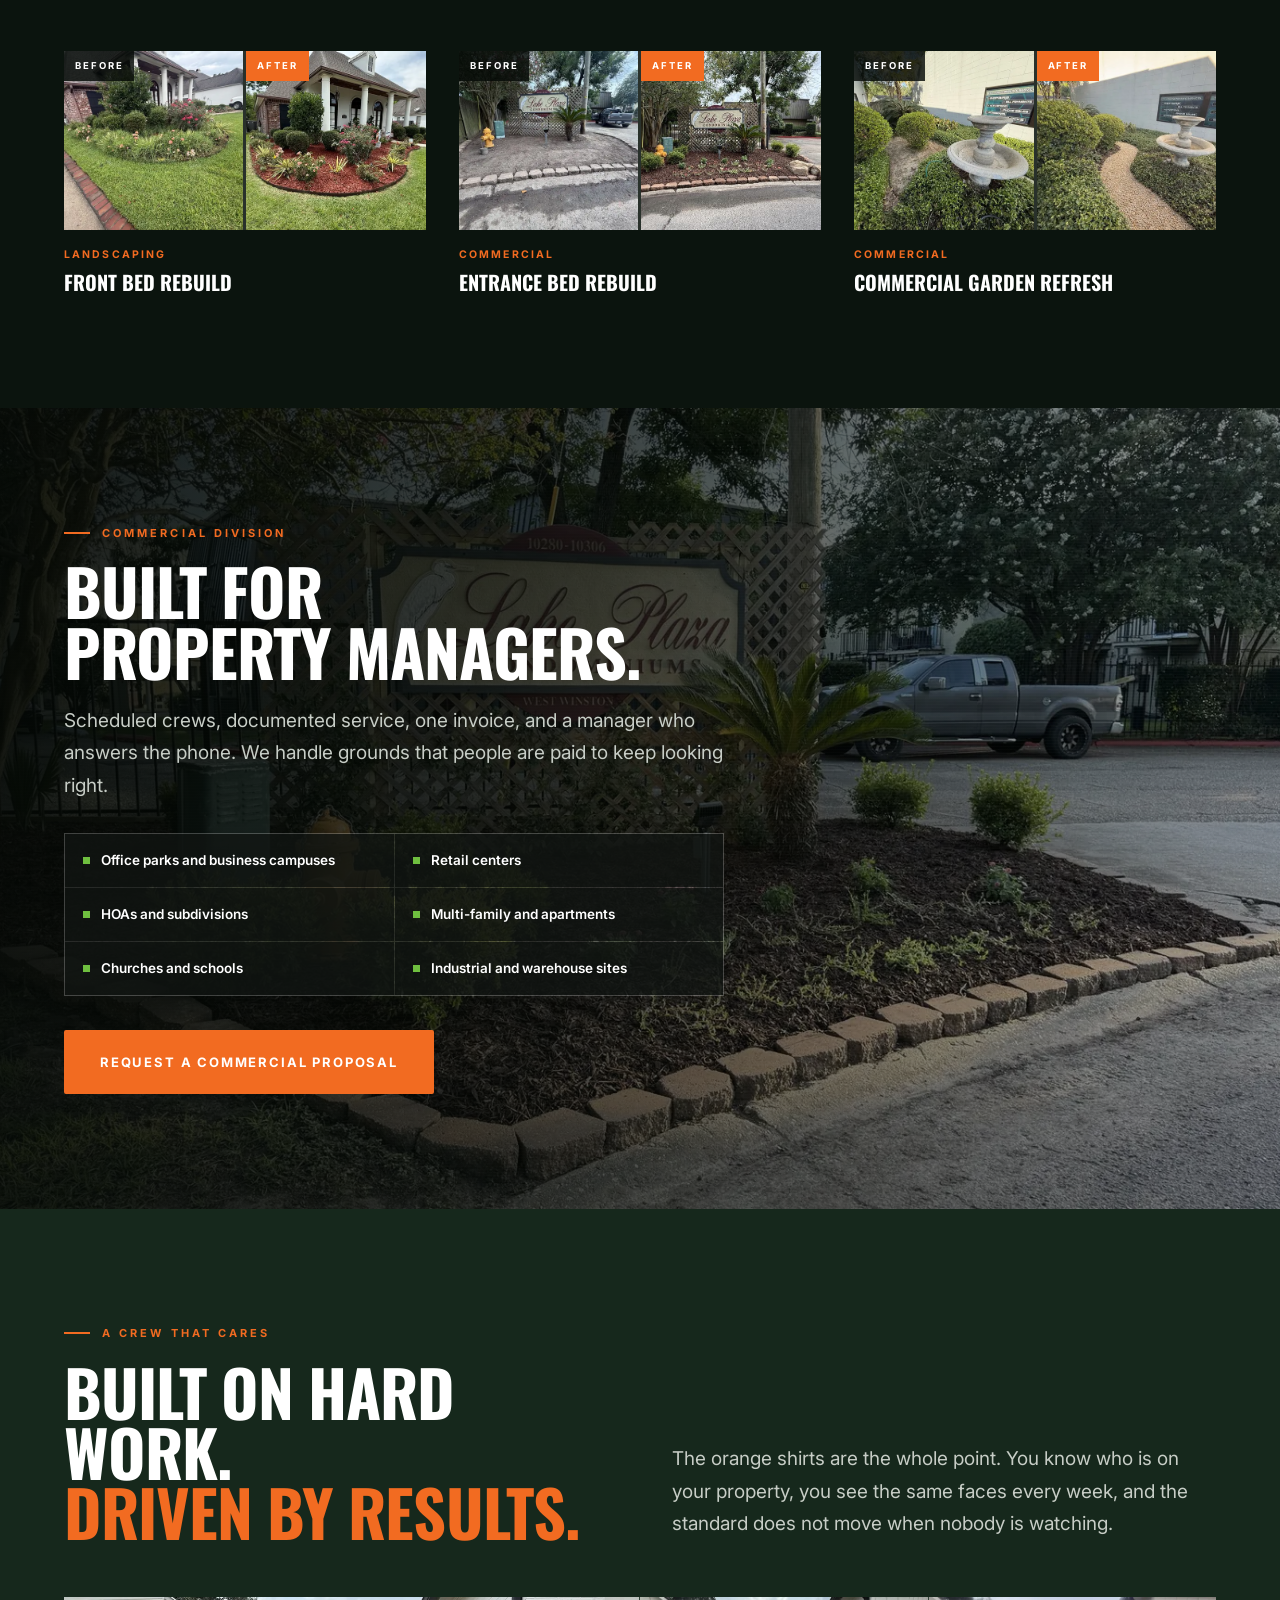
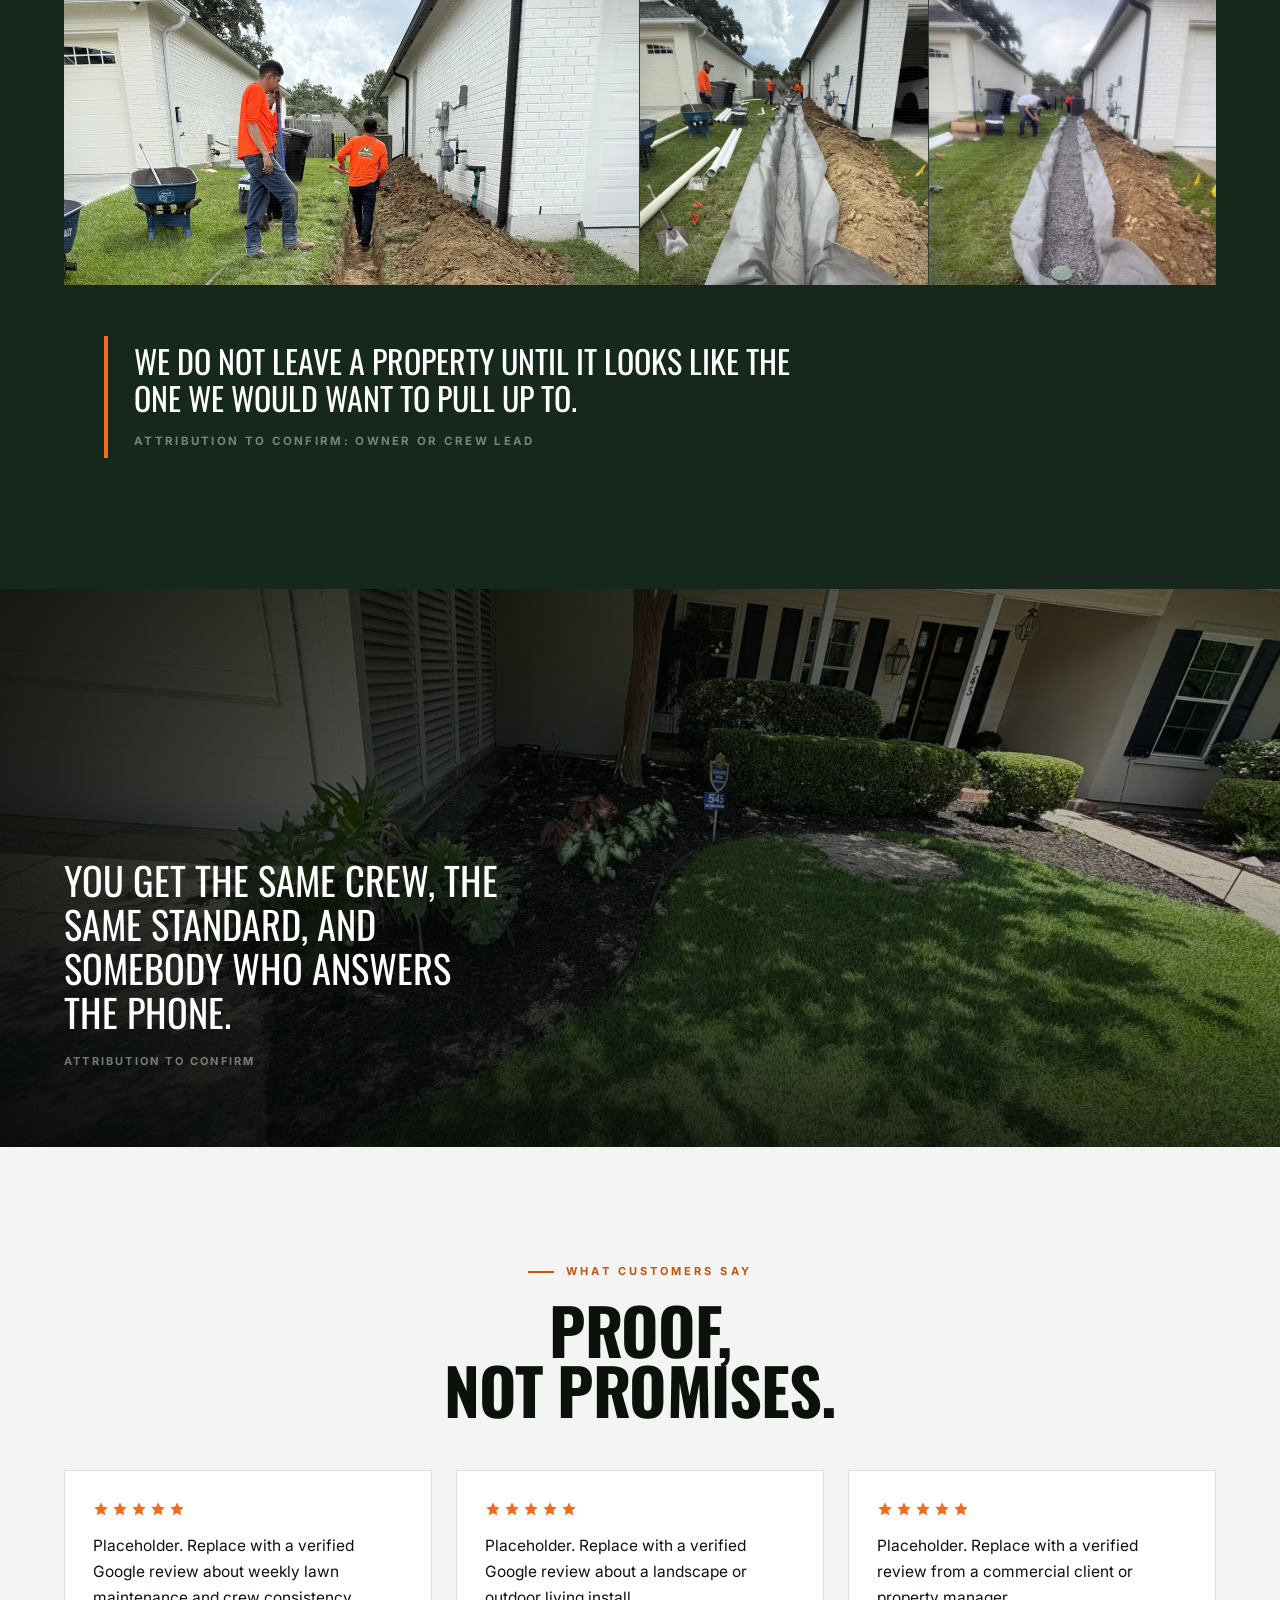
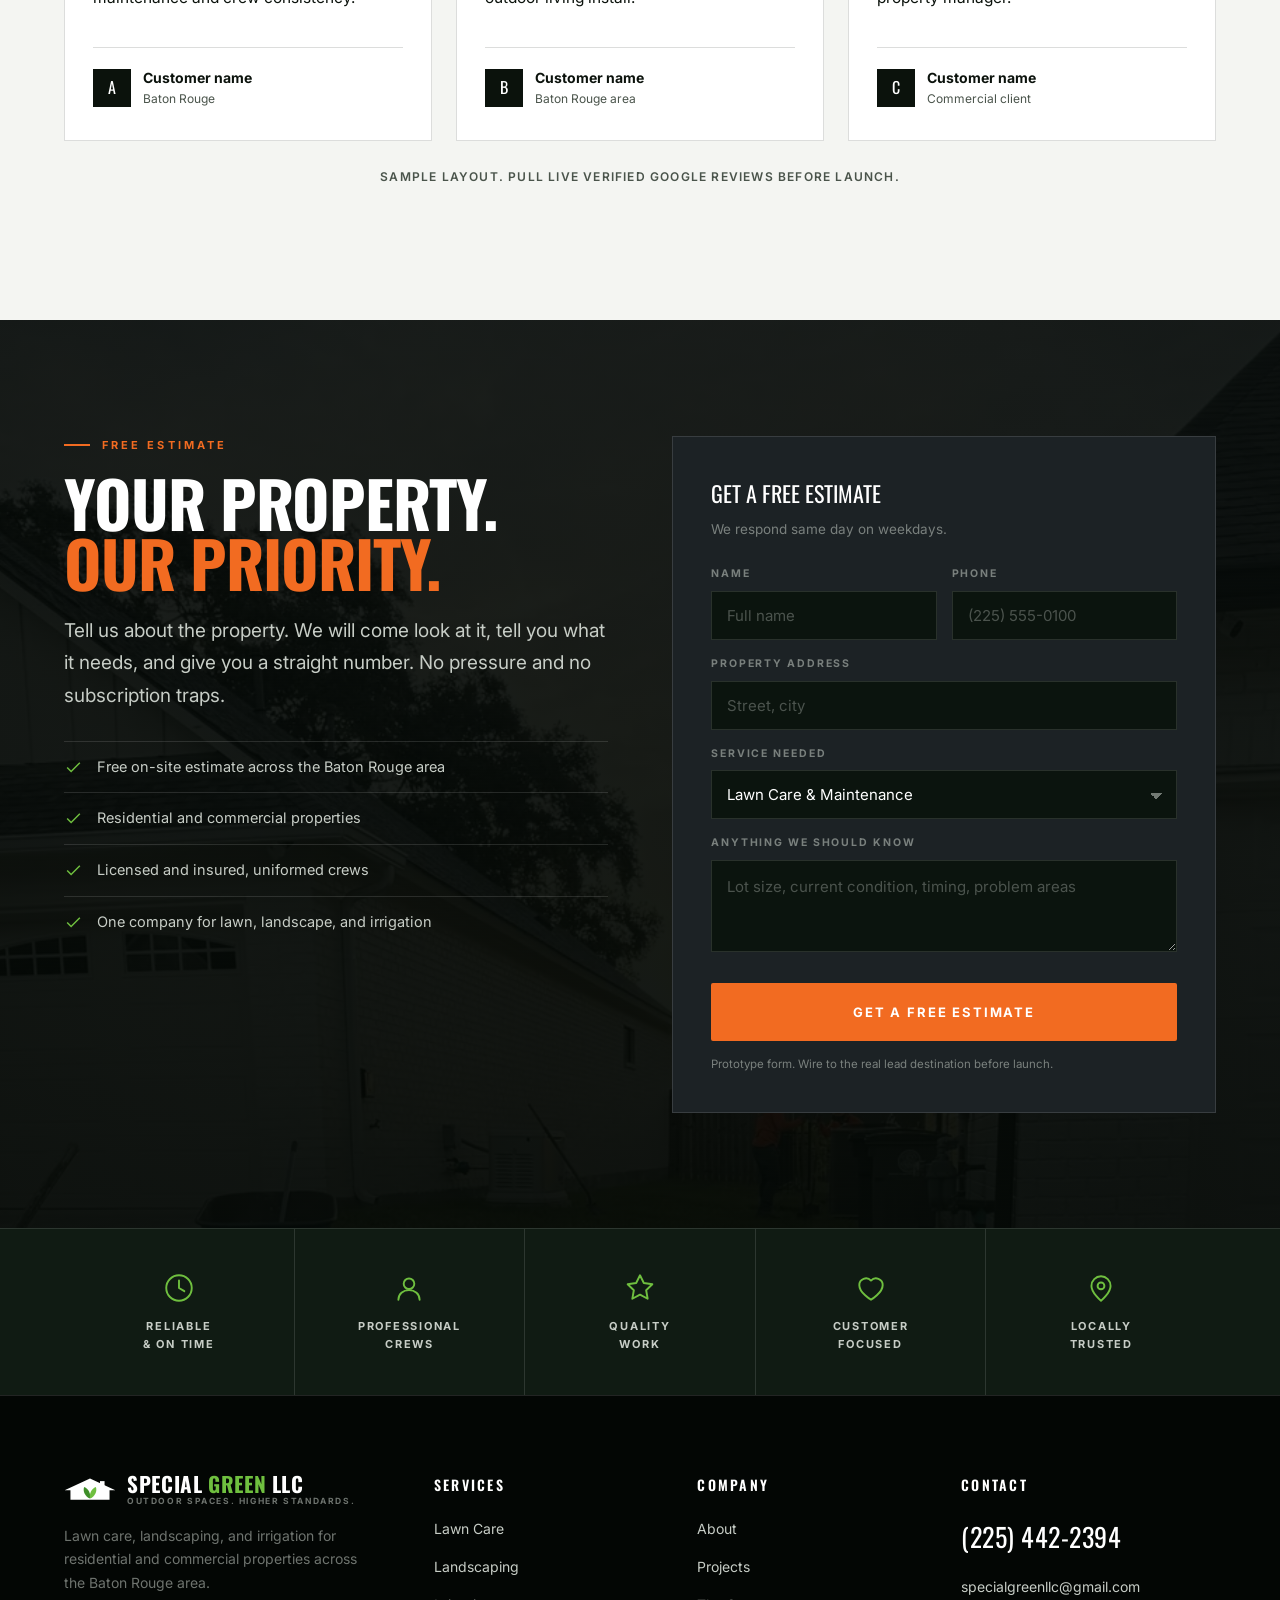
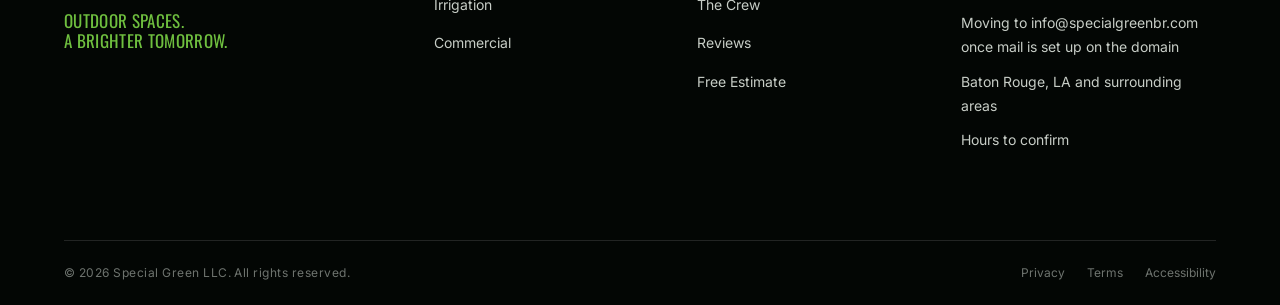
==== commit ef311d4d: "Brighten the page and fill the last four slots The dark treatment was tuned when every slot held a f" ====
--- a/index.html
+++ b/index.html
@@ -30,10 +30,10 @@
 
 :root{
   /* base */
-  --black-green:#060A07;      /* very dark green / black - page background */
-  --forest:#0E1A12;           /* deep forest green - secondary surface */
-  --charcoal:#14181A;         /* charcoal - secondary surface */
-  --near-black:#0A1109;       /* near-black green - secondary surface */
+  --black-green:#0B140E;      /* deep green - page background */
+  --forest:#16281C;           /* forest green - secondary surface */
+  --charcoal:#1C2225;         /* charcoal - secondary surface */
+  --near-black:#101B13;       /* dark green - secondary surface */
   --white:#FFFFFF;
   --soft:#C7CDC6;             /* soft gray / off-white - secondary text */
   --faint:rgba(199,205,198,.55);
@@ -140,7 +140,7 @@
 .shot::after{ /* vignette + grain */
   content:"";position:absolute;inset:0;z-index:1;pointer-events:none;
   background:
-    radial-gradient(100% 100% at 50% 40%, transparent 40%, rgba(0,0,0,.62) 100%),
+    radial-gradient(100% 100% at 50% 40%, transparent 46%, rgba(0,0,0,.32) 100%),
     repeating-linear-gradient(0deg,rgba(255,255,255,.022) 0 1px,transparent 1px 3px);
 }
 .shot.v2{background-image:radial-gradient(110% 80% at 20% 12%,rgba(242,107,33,.22),transparent 55%),linear-gradient(200deg,#1B2E1C 0%,#0A130C 52%,#040705 100%)}
@@ -229,8 +229,8 @@
 .hero .veil{
   position:absolute;inset:0;z-index:2;
   background:
-    linear-gradient(90deg,rgba(4,8,5,.93) 0%,rgba(4,8,5,.72) 42%,rgba(4,8,5,.30) 78%,rgba(4,8,5,.55) 100%),
-    linear-gradient(180deg,rgba(4,8,5,.86) 0%,transparent 34%,transparent 52%,rgba(4,8,5,.90) 100%);
+    linear-gradient(90deg,rgba(4,8,5,.88) 0%,rgba(4,8,5,.60) 42%,rgba(4,8,5,.12) 78%,rgba(4,8,5,.34) 100%),
+    linear-gradient(180deg,rgba(4,8,5,.64) 0%,transparent 30%,transparent 50%,rgba(4,8,5,.80) 100%);
 }
 .hero .wrap{position:relative;z-index:3;padding-top:170px;padding-bottom:clamp(56px,7vw,96px);width:100%}
 .hero h1{margin-bottom:26px}
@@ -298,7 +298,7 @@
 .card{position:relative;background:var(--black-green);min-height:460px;display:flex;flex-direction:column;justify-content:flex-end;overflow:hidden}
 .card .shot{position:absolute;inset:0;transition:transform .5s ease}
 .card:hover .shot{transform:scale(1.045)}
-.card .veil{position:absolute;inset:0;z-index:2;background:linear-gradient(180deg,rgba(4,8,5,.28) 0%,rgba(4,8,5,.72) 52%,rgba(4,8,5,.96) 100%)}
+.card .veil{position:absolute;inset:0;z-index:2;background:linear-gradient(180deg,rgba(4,8,5,.05) 0%,rgba(4,8,5,.30) 40%,rgba(4,8,5,.80) 72%,rgba(4,8,5,.94) 100%)}
 .card .in{position:relative;z-index:3;padding:clamp(24px,2.6vw,34px)}
 .card h3{max-width:20ch}
 .card .ico{width:40px;height:40px;stroke:var(--orange);fill:none;stroke-width:2.2;stroke-linecap:round;stroke-linejoin:round;margin-bottom:16px}
@@ -317,7 +317,7 @@
 .detail img{width:100%;height:100%;object-fit:cover;display:block;transition:transform .5s ease}
 .detail figure:hover img{transform:scale(1.05)}
 .detail figcaption{position:absolute;z-index:2;left:0;right:0;bottom:0;padding:16px 18px;
-  background:linear-gradient(180deg,transparent,rgba(4,8,5,.92));
+  background:linear-gradient(180deg,rgba(4,8,5,0) 0%,rgba(4,8,5,.72) 38%,rgba(4,8,5,.97) 100%);
   font-size:10.5px;font-weight:700;letter-spacing:.18em;text-transform:uppercase;color:var(--white)}
 @media (max-width:820px){.detail{grid-template-columns:repeat(2,1fr)}}
 
@@ -340,8 +340,8 @@
 .customer{position:relative;overflow:hidden;min-height:min(62vh,560px);display:flex;align-items:flex-end}
 .customer img{position:absolute;inset:0;width:100%;height:100%;object-fit:cover;display:block;z-index:0}
 .customer .veil{position:absolute;inset:0;z-index:1;
-  background:linear-gradient(90deg,rgba(4,8,5,.92) 0%,rgba(4,8,5,.66) 46%,rgba(4,8,5,.24) 100%),
-             linear-gradient(180deg,rgba(4,8,5,.55) 0%,transparent 40%,rgba(4,8,5,.88) 100%)}
+  background:linear-gradient(90deg,rgba(4,8,5,.88) 0%,rgba(4,8,5,.52) 46%,rgba(4,8,5,.10) 100%),
+             linear-gradient(180deg,rgba(4,8,5,.34) 0%,transparent 38%,rgba(4,8,5,.74) 100%)}
 .customer .wrap{position:relative;z-index:2;padding-block:clamp(52px,6vw,86px);width:100%}
 .customer blockquote{margin:0;max-width:44ch}
 .customer blockquote p{font-family:var(--head);font-size:clamp(22px,3vw,40px);line-height:1.14;
@@ -353,7 +353,7 @@
 .mbreak{display:none;position:relative;height:58vw;max-height:420px;overflow:hidden}
 .mbreak img{width:100%;height:100%;object-fit:cover;display:block}
 .mbreak::after{content:"";position:absolute;inset:0;
-  background:radial-gradient(120% 90% at 50% 40%,transparent 30%,rgba(4,8,5,.55) 100%)}
+  background:radial-gradient(120% 90% at 50% 40%,transparent 40%,rgba(4,8,5,.30) 100%)}
 @media (max-width:760px){.mbreak{display:block}}
 
 /* ---------- 5. WHITE FEATURED PROJECTS ---------- */
@@ -361,7 +361,7 @@
 .proj{position:relative;aspect-ratio:16/11;overflow:hidden;background:#0A130C}
 .proj .shot{position:absolute;inset:0;transition:transform .5s ease}
 .proj:hover .shot{transform:scale(1.05)}
-.proj .veil{position:absolute;inset:0;z-index:2;background:linear-gradient(180deg,transparent 38%,rgba(4,8,5,.88) 100%)}
+.proj .veil{position:absolute;inset:0;z-index:2;background:linear-gradient(180deg,transparent 40%,rgba(4,8,5,.30) 58%,rgba(4,8,5,.80) 78%,rgba(4,8,5,.96) 100%)}
 .proj .meta{position:absolute;z-index:3;left:0;bottom:0;padding:22px 24px}
 .proj .meta strong{display:block;font-family:var(--head);font-size:clamp(21px,2.2vw,28px);text-transform:uppercase;line-height:1.05;color:var(--white)}
 .proj .meta span{display:block;font-size:10.5px;font-weight:700;letter-spacing:.2em;text-transform:uppercase;color:var(--orange);margin-bottom:8px}
@@ -370,7 +370,7 @@
 /* ---------- 6. DARK COMMERCIAL ---------- */
 .commercial{position:relative;overflow:hidden;background:var(--near-black)}
 .commercial > .shot{position:absolute;inset:0}
-.commercial .veil{position:absolute;inset:0;z-index:2;background:linear-gradient(100deg,rgba(4,8,5,.96) 0%,rgba(4,8,5,.88) 44%,rgba(4,8,5,.52) 100%)}
+.commercial .veil{position:absolute;inset:0;z-index:2;background:linear-gradient(100deg,rgba(4,8,5,.92) 0%,rgba(4,8,5,.74) 44%,rgba(4,8,5,.26) 100%)}
 .commercial .wrap{position:relative;z-index:3}
 .commercial .inner{max-width:660px}
 .commercial h2{margin-bottom:24px}
@@ -503,7 +503,7 @@
 
 <!-- ============ HEADER : minimal navigation ============ -->
 <a class="skip" href="#main">Skip to content</a>
-<div class="staging-bar" role="status">Preview build &mdash; some images are still placeholder illustrations, not real project photos. Figures not yet verified</div>
+<div class="staging-bar" role="status">Preview build &mdash; figures not yet verified</div>
 <header class="header" id="header">
   <div class="wrap">
     <a href="#top" class="logo"><svg class="mark" viewBox="150 14 500 214" aria-hidden="true"><rect x="496" y="44" width="44" height="62" class="body"/><path class="body" d="M400 20 L644 132 L588 132 L588 222 L212 222 L212 132 L156 132 Z"/><path class="leaf-b" d="M399 212 C352 190 328 140 344 100 C388 118 410 168 399 212 Z"/><path class="leaf-a" d="M401 212 C448 190 472 140 456 100 C412 118 390 168 401 212 Z"/></svg><span class="wordmark"><b>SPECIAL <i>GREEN</i> LLC</b><em>Lawns &middot; Landscaping &middot; Irrigation</em></span></a>
@@ -630,7 +630,7 @@
       </article>
 
       <article class="card">
-        <div class="shot v4"><img src="assets/images/service-irrigation.svg" alt="Irrigation sprinkler heads running across a lawn in golden afternoon light" width="1600" height="1200" decoding="async" loading="lazy"/><div class="slot-tag">Irrigation: sprinkler heads running at golden hour, water catching the light against dark turf.</div></div>
+        <div class="shot v4"><picture data-slot="service-irrigation"><source srcset="assets/images/service-irrigation.webp" type="image/webp"/><img src="assets/images/service-irrigation.jpg" alt="PVC pipe and an open trench on a Special Green job site" width="1600" height="1200" decoding="async" loading="lazy"/></picture><div class="slot-tag">Irrigation: sprinkler heads running at golden hour, water catching the light against dark turf.</div></div>
         <div class="veil"></div>
         <div class="in">
           <svg class="ico" viewBox="0 0 32 32" aria-hidden="true"><path d="M16 28c-3.6 0-6.5-2.8-6.5-6.3C9.5 17 16 4 16 4s6.5 13 6.5 17.7c0 3.5-2.9 6.3-6.5 6.3Z"/><path d="M16 22a2.6 2.6 0 0 1-2.6-2.6"/></svg>
@@ -645,8 +645,8 @@
     <div class="detail">
       <figure><picture data-slot="detail-edging"><img src="assets/images/detail-edging.jpg" alt="A mulched bed edged clean against the lawn and walkway" width="1200" height="1200" decoding="async" loading="lazy"/></picture><figcaption>Edging</figcaption></figure>
       <figure><picture data-slot="detail-trimmer"><source srcset="assets/images/detail-trimmer.webp" type="image/webp"/><img src="assets/images/detail-trimmer.jpg" alt="Shrubs trimmed to shape along a maintained lawn" width="1200" height="1200" decoding="async" loading="lazy"/></picture><figcaption>Trimming</figcaption></figure>
-      <figure><img src="assets/images/detail-blower.svg" alt="A backpack blower clearing grass clippings from a driveway" width="1200" height="1200" decoding="async" loading="lazy"/><figcaption>Blowing</figcaption></figure>
-      <figure><img src="assets/images/detail-irrigation-valve.svg" alt="A technician’s hands working on an irrigation valve box with tools laid out" width="1200" height="1200" decoding="async" loading="lazy"/><figcaption>Irrigation Repair</figcaption></figure>
+      <figure><picture data-slot="detail-blower"><img src="assets/images/detail-blower.jpg" alt="A finished front bed in close-up, edged against the lawn" width="1200" height="1200" decoding="async" loading="lazy"/></picture><figcaption>Bed Design</figcaption></figure>
+      <figure><picture data-slot="detail-irrigation-valve"><source srcset="assets/images/detail-irrigation-valve.webp" type="image/webp"/><img src="assets/images/detail-irrigation-valve.jpg" alt="A finished drain line, gravel-topped along the length of the trench" width="1200" height="1200" decoding="async" loading="lazy"/></picture><figcaption>Drainage</figcaption></figure>
     </div>
   </div>
 </section>
@@ -670,8 +670,8 @@
         <div class="meta"><span>Outdoor Living</span><strong>Poolside Planters</strong></div></a>
       <a class="proj" href="#work"><div class="shot v2"><picture data-slot="project-front-yard"><img src="assets/images/project-front-yard.jpg" alt="A completed front yard installation with sharp bed lines and new planting" width="1600" height="1100" decoding="async" loading="lazy"/></picture><div class="slot-tag">Front yard transformation, after shot. Straight-on, sharp bed lines.</div></div><div class="veil"></div>
         <div class="meta"><span>Landscaping</span><strong>Full Front Yard Install</strong></div></a>
-      <a class="proj" href="#work"><div class="shot v4"><img src="assets/images/project-irrigation.svg" alt="An irrigation zone running across a large residential lawn" width="1600" height="1100" decoding="async" loading="lazy"/><div class="slot-tag">Irrigation zone running across a large lawn, wide.</div></div><div class="veil"></div>
-        <div class="meta"><span>Irrigation</span><strong>System Install &amp; Repair</strong></div></a>
+      <a class="proj" href="#work"><div class="shot v4"><picture data-slot="project-irrigation"><source srcset="assets/images/project-irrigation.webp" type="image/webp"/><img src="assets/images/project-irrigation.jpg" alt="A seasonal colour bed in full flower beside a client's drive" width="1600" height="1100" decoding="async" loading="lazy"/></picture><div class="slot-tag">Irrigation zone running across a large lawn, wide.</div></div><div class="veil"></div>
+        <div class="meta"><span>Landscaping</span><strong>Seasonal Color Install</strong></div></a>
       <a class="proj" href="#work"><div class="shot v6"><picture data-slot="project-office-park"><source srcset="assets/images/project-office-park.webp" type="image/webp"/><img src="assets/images/project-office-park.jpg" alt="A finished entrance bed and lawn at a condominium property" width="1600" height="1100" decoding="async" loading="lazy"/></picture><div class="slot-tag">Commercial property grounds: office park or retail center, clean turf and beds.</div></div><div class="veil"></div>
         <div class="meta"><span>Commercial</span><strong>Commercial Garden</strong></div></a>
     </div>
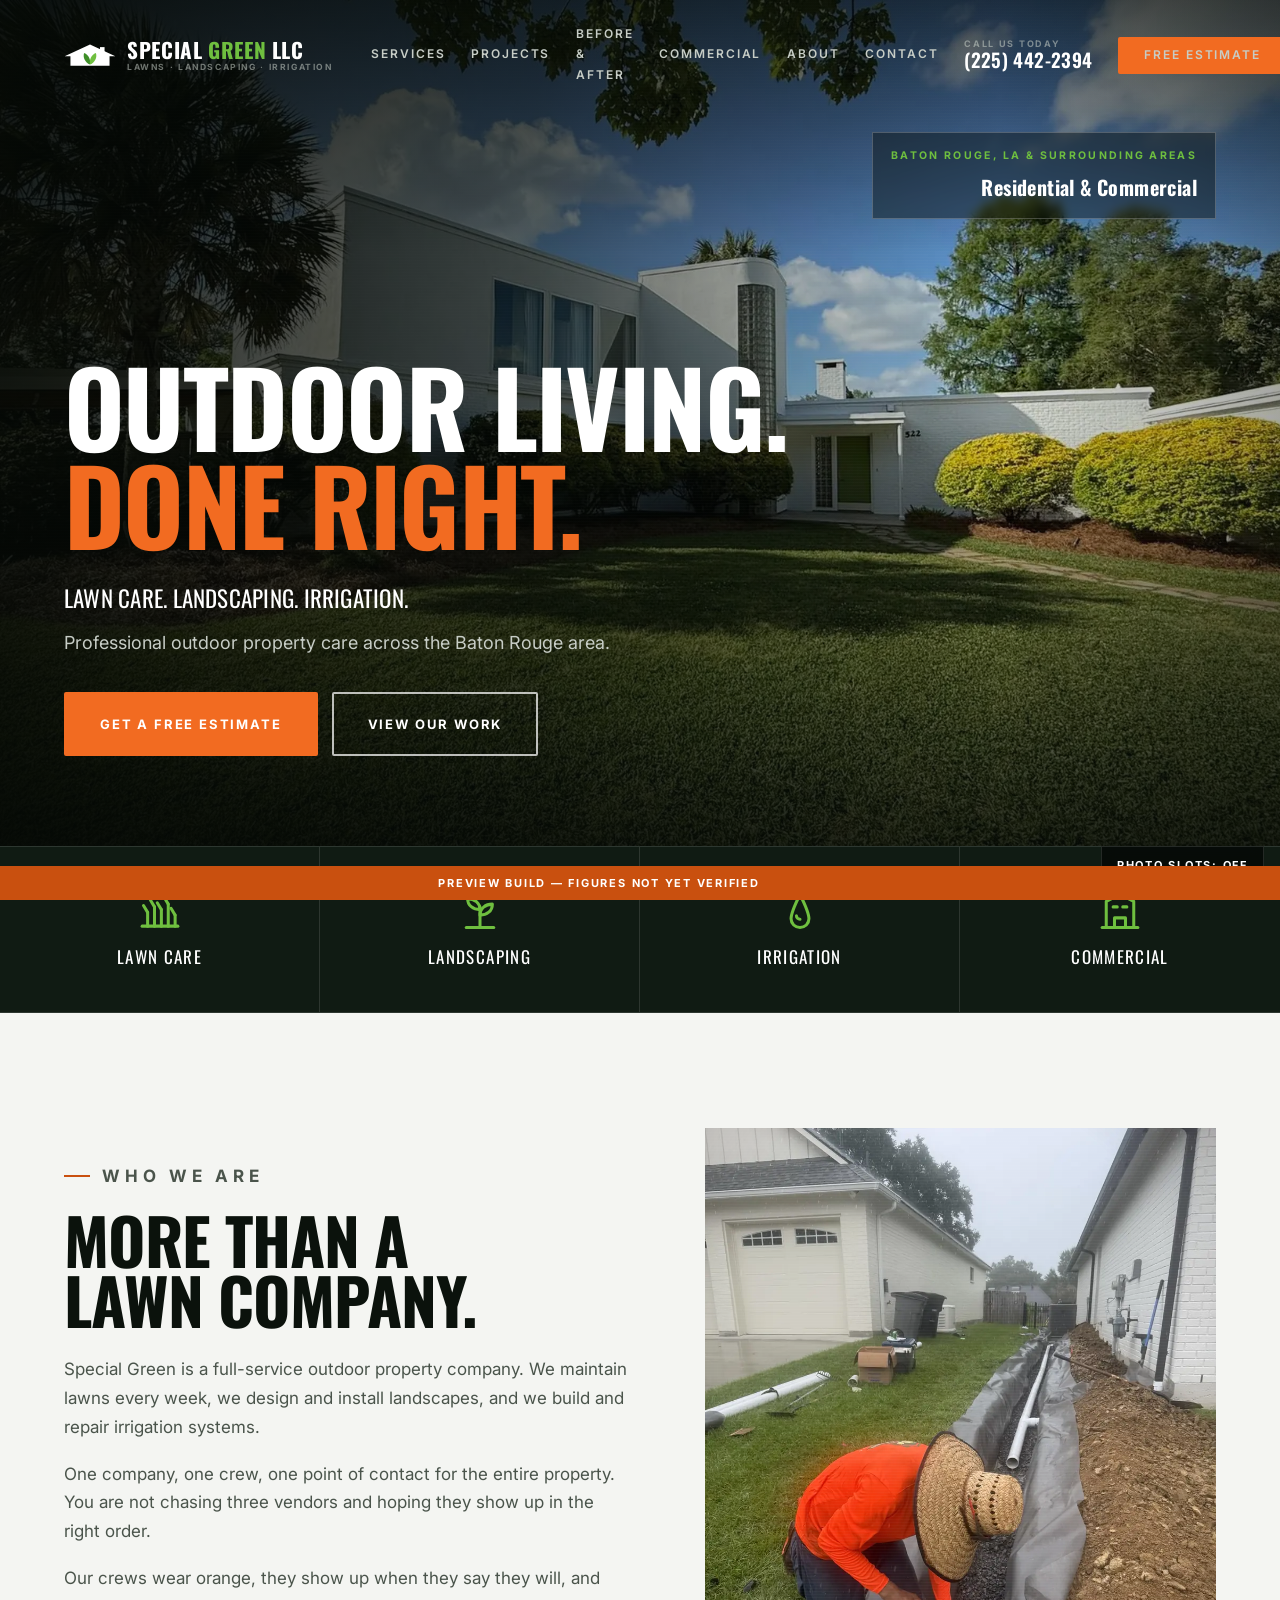
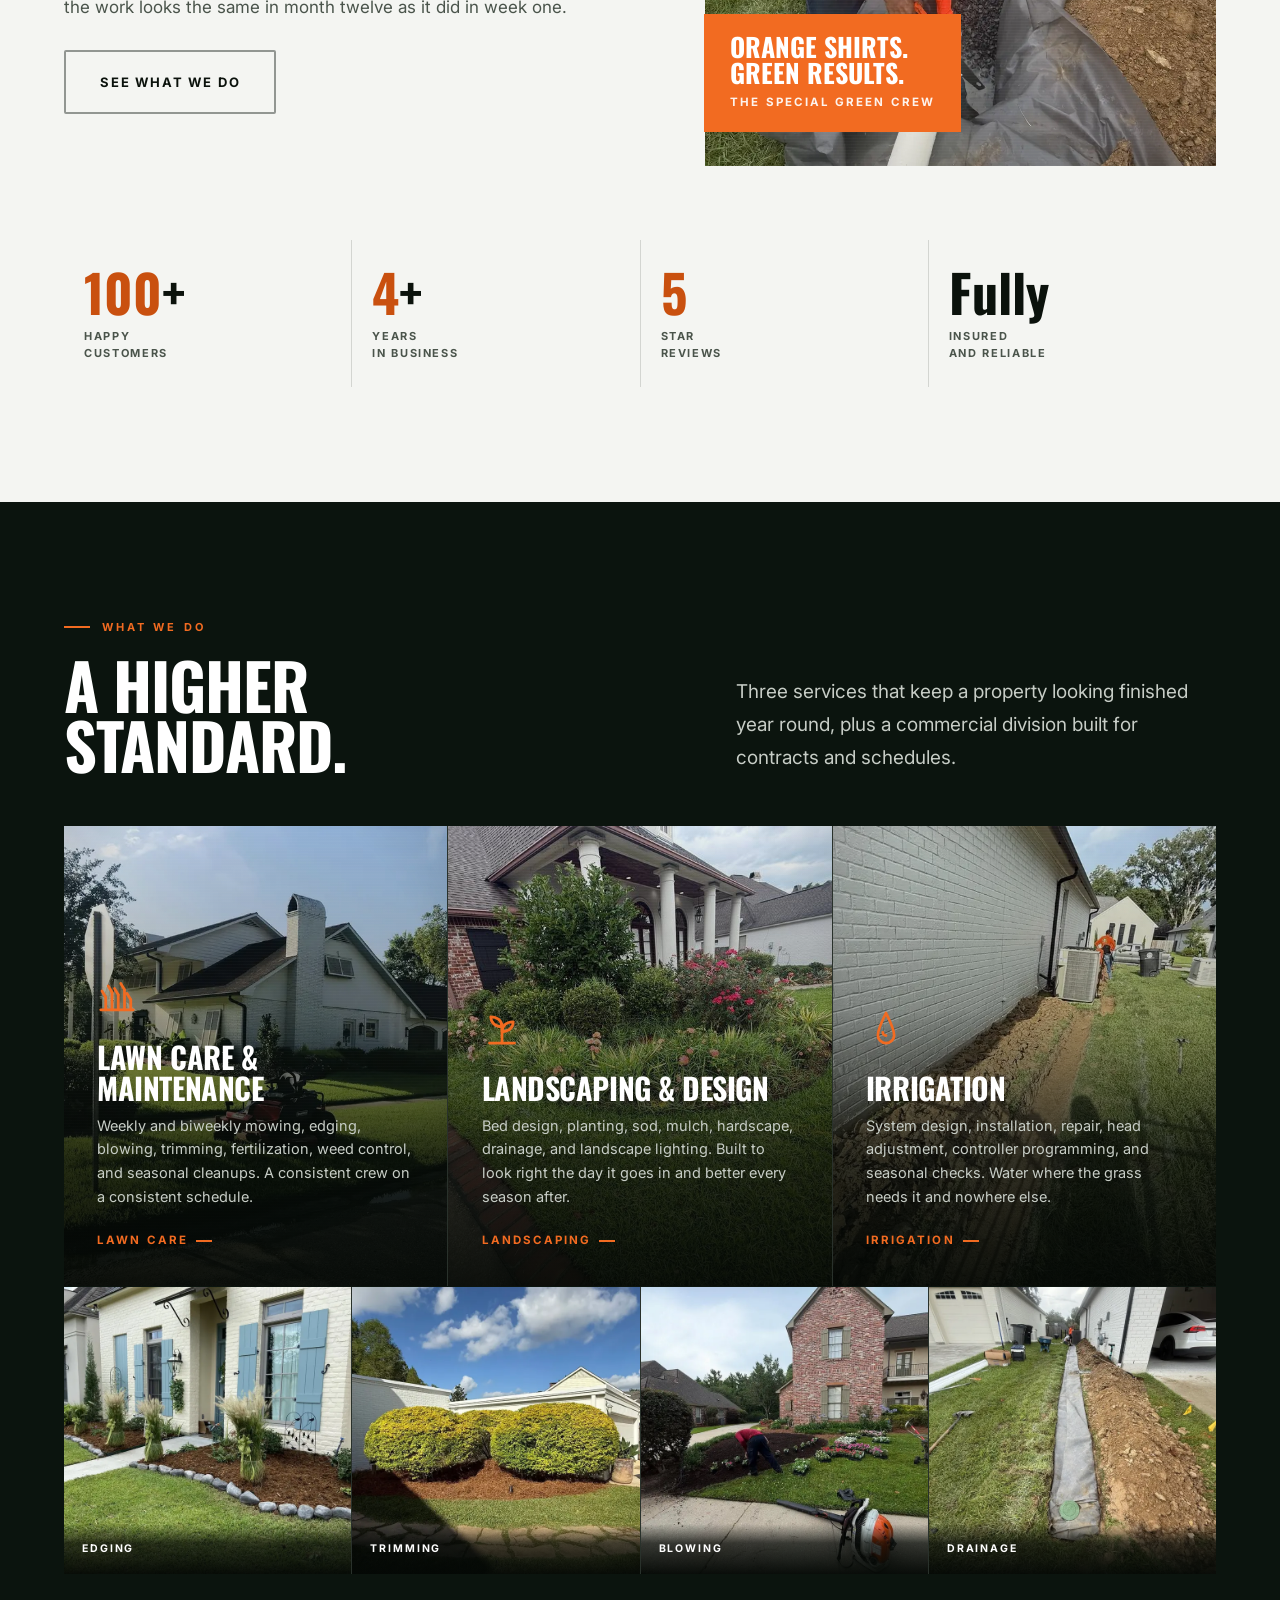
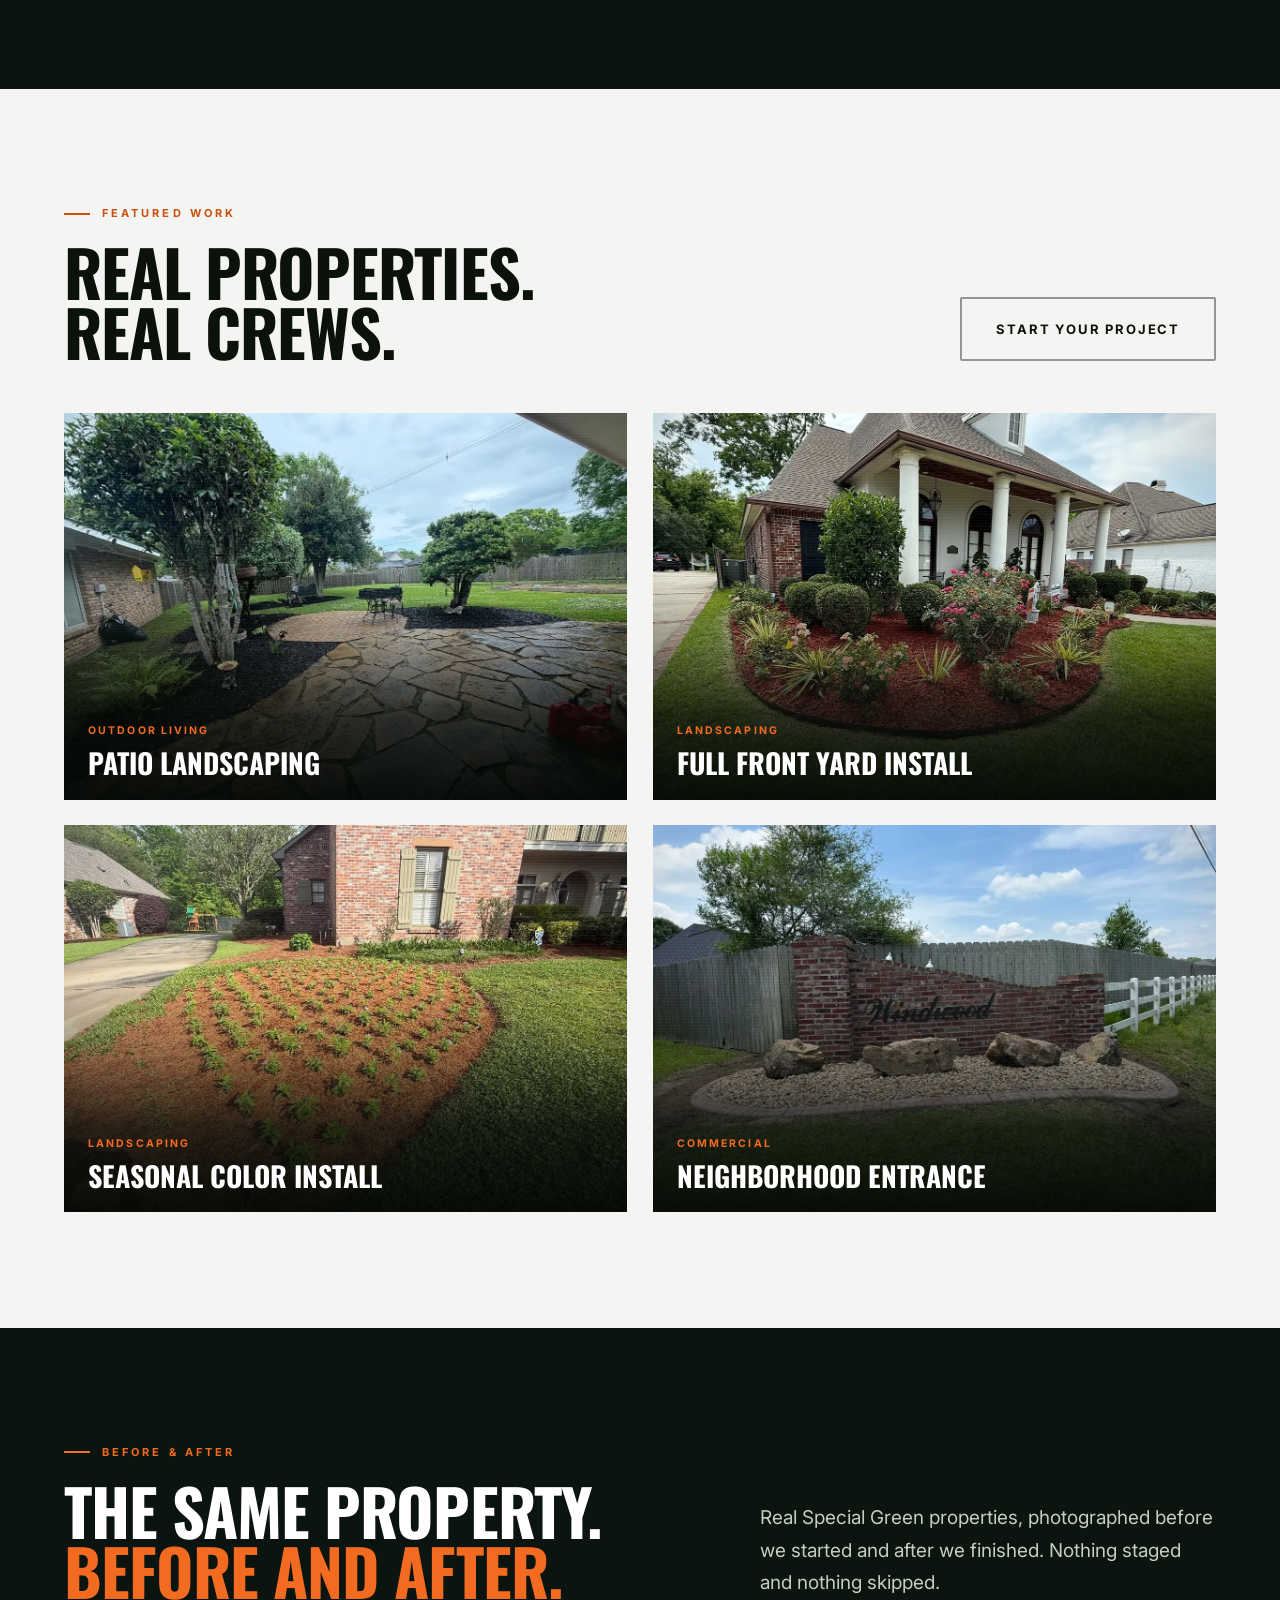
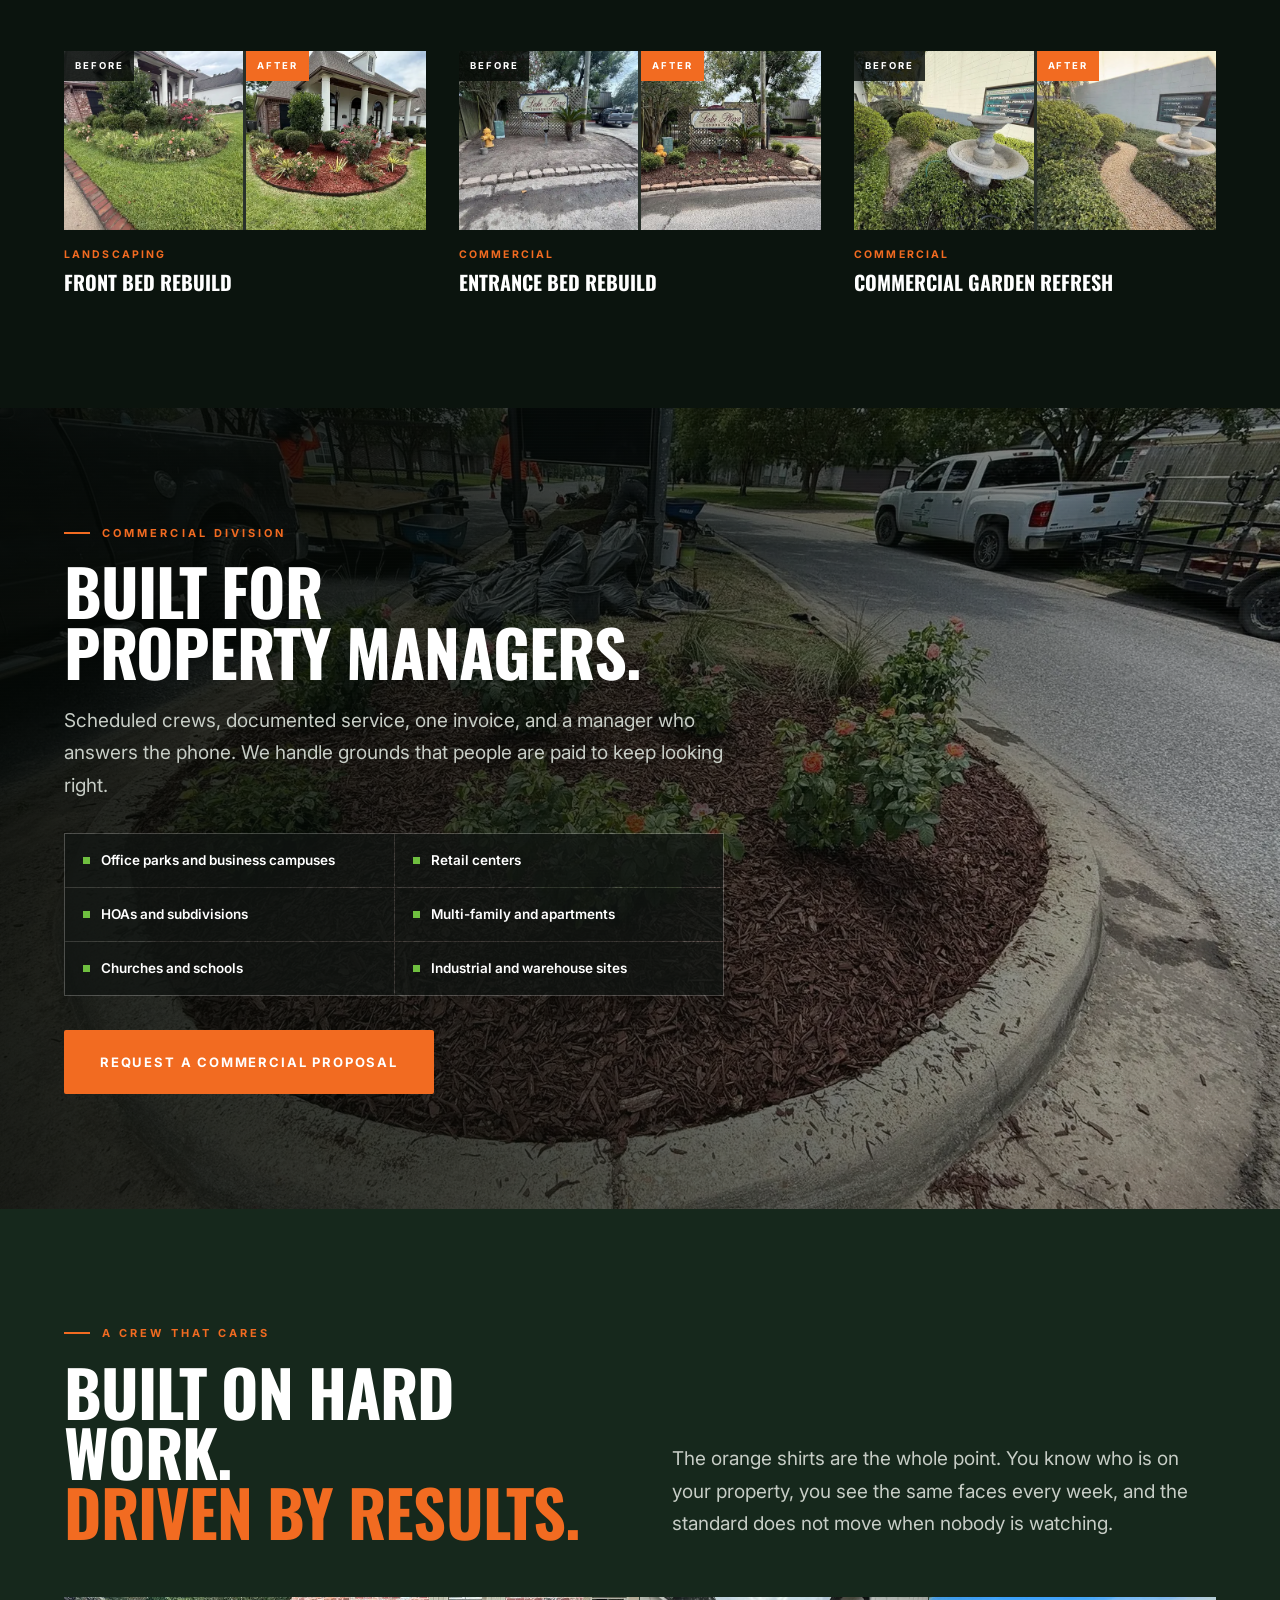
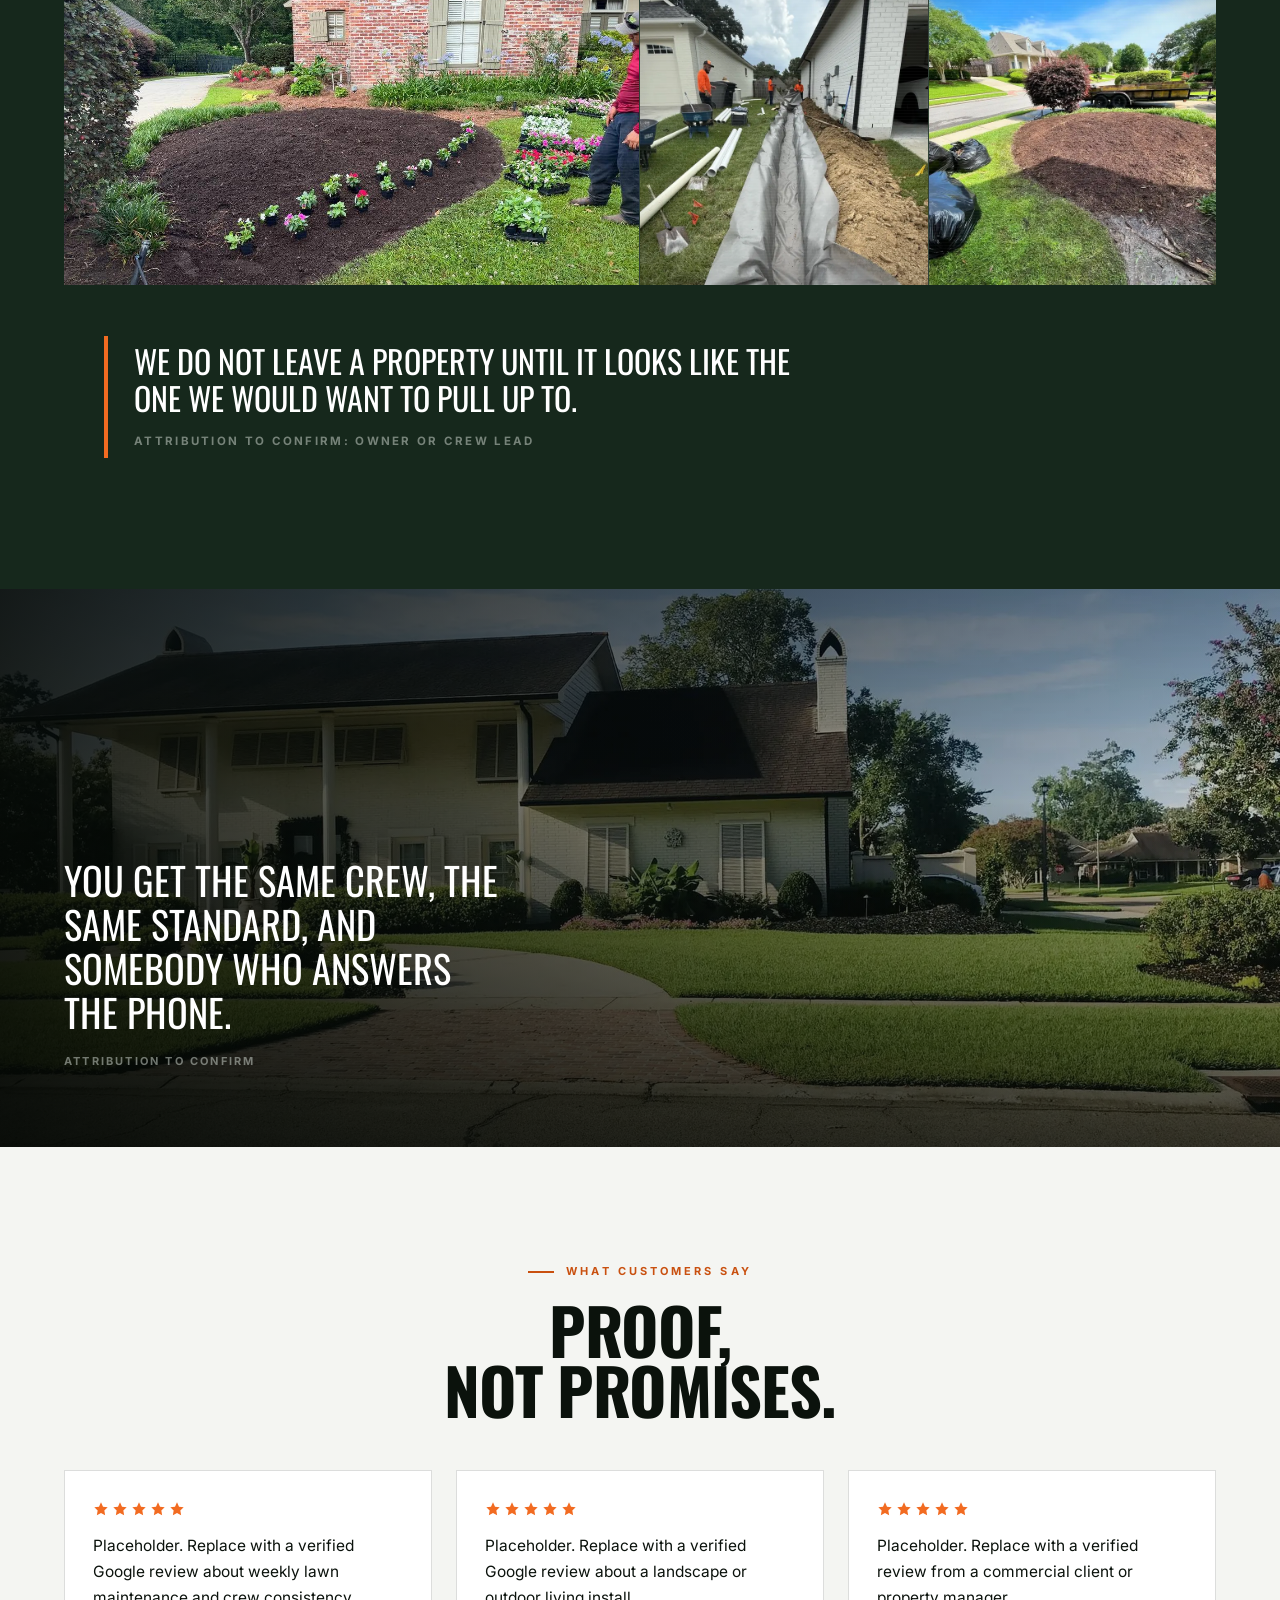
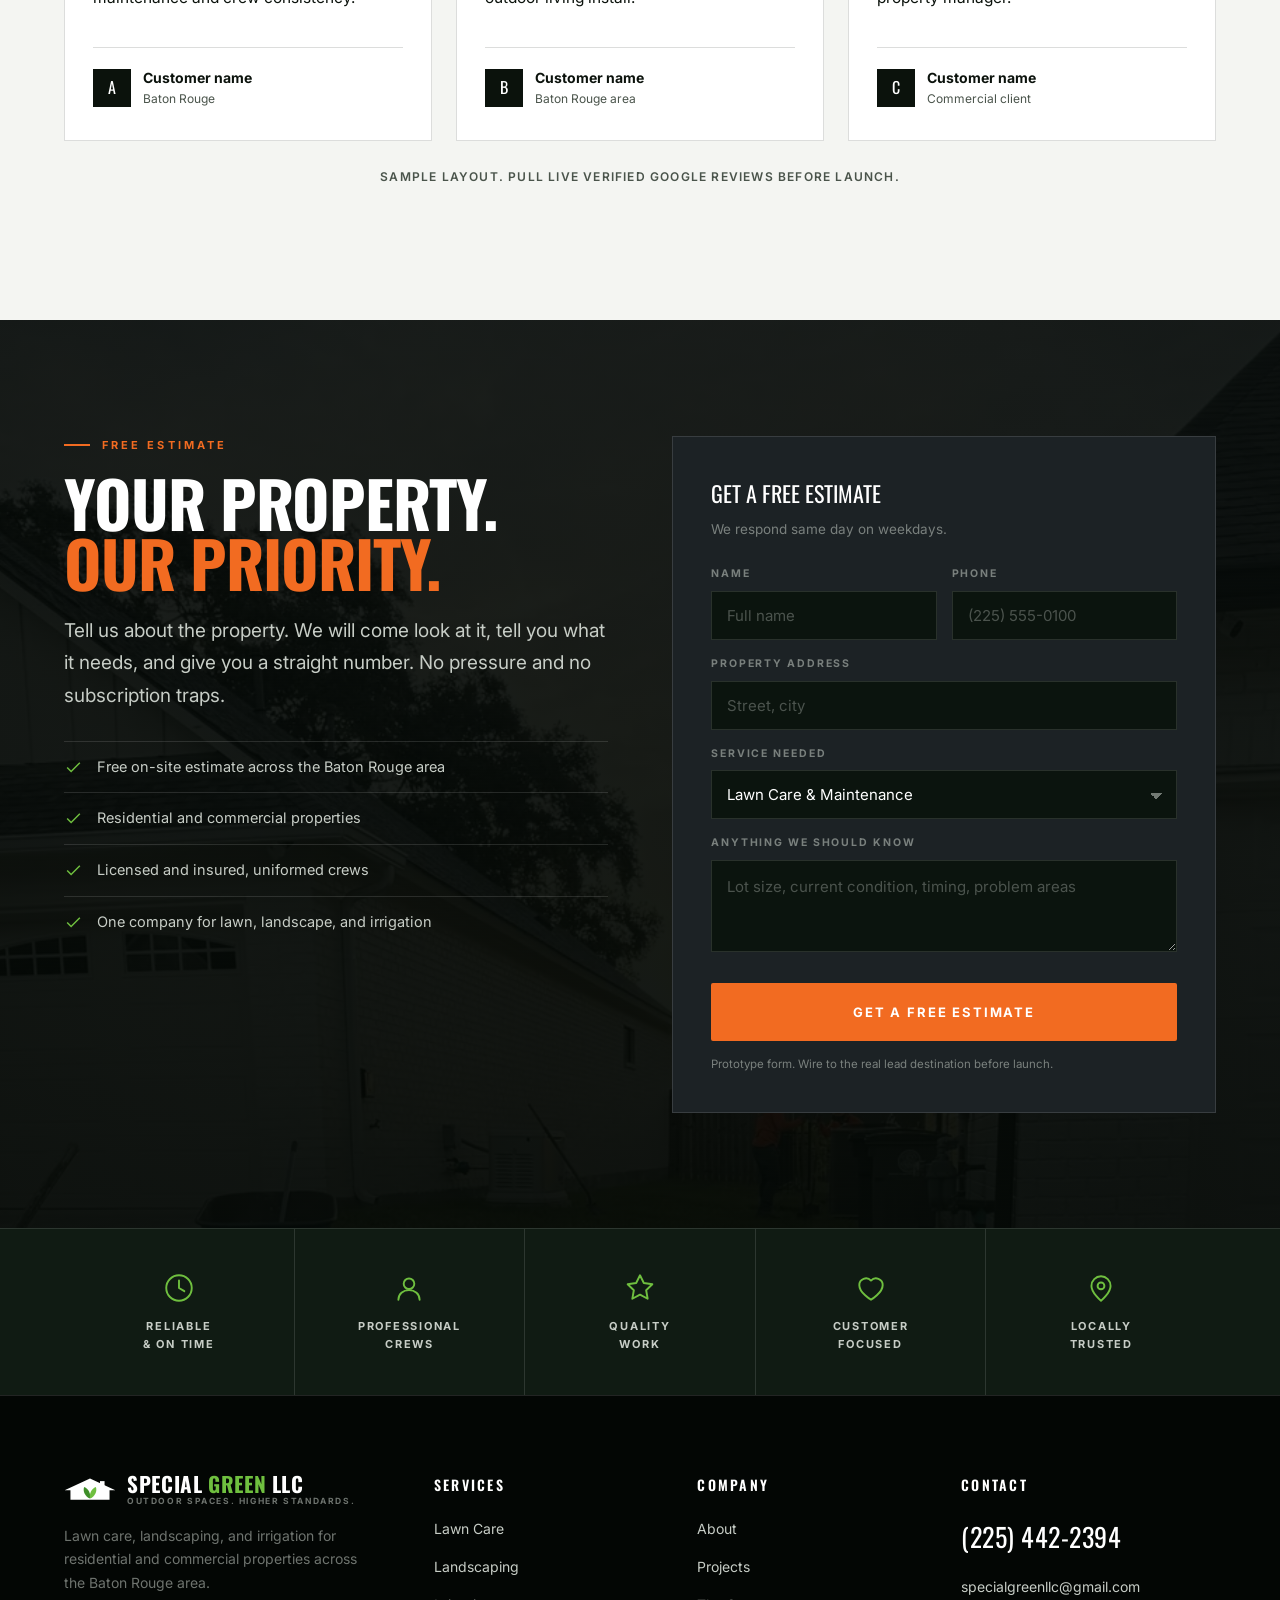
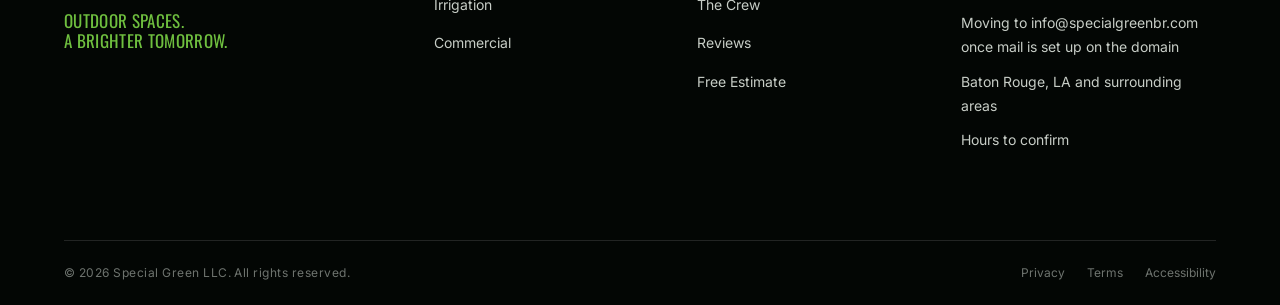
==== commit 32b0394c: "Swap in the best of the Facebook library Jon sent the company's Facebook photo library, 213 unique i" ====
--- a/index.html
+++ b/index.html
@@ -524,7 +524,7 @@
 <!-- ============ 1. DARK HERO ============ -->
 <main id="main">
 <section class="hero" id="top">
-  <div class="shot"><picture data-slot="hero-outdoor-living"><source srcset="assets/images/hero-outdoor-living.webp" type="image/webp"/><img src="assets/images/hero-outdoor-living.jpg" alt="A finished Special Green backyard: flagstone patio, curved planted bed with steel edging, and landscape lighting" width="2400" height="1350" decoding="async" fetchpriority="high"/></picture><div class="slot-tag">Hero photo: wide, late-afternoon shot of a finished Special Green outdoor living space. Patio or pergola, landscape lighting on, manicured turf in foreground. Shot low and wide. Warm sunset grade.</div></div>
+  <div class="shot"><picture data-slot="hero-outdoor-living"><source srcset="assets/images/hero-outdoor-living.webp" type="image/webp"/><img src="assets/images/hero-outdoor-living.jpg" alt="A wide, freshly cut Special Green lawn sweeping up to a client's home, palm and clipped beds behind" width="2400" height="1350" decoding="async" fetchpriority="high"/></picture><div class="slot-tag">Hero photo: wide, late-afternoon shot of a finished Special Green outdoor living space. Patio or pergola, landscape lighting on, manicured turf in foreground. Shot low and wide. Warm sunset grade.</div></div>
   <div class="veil"></div>
 
   <div class="badge">
@@ -608,7 +608,7 @@
 
     <div class="svc-grid">
       <article class="card">
-        <div class="shot v2"><picture data-slot="service-lawn-care"><source srcset="assets/images/service-lawn-care.webp" type="image/webp"/><img src="assets/images/service-lawn-care.jpg" alt="A large Special Green maintained lawn, cut and edged, with mulched beds along the drive" width="1600" height="1200" decoding="async" loading="lazy"/></picture><div class="slot-tag">Lawn care: striped, freshly cut turf with a crew member and mower in frame. Low angle, long shadows, high contrast.</div></div>
+        <div class="shot v2"><picture data-slot="service-lawn-care"><source srcset="assets/images/service-lawn-care.webp" type="image/webp"/><img src="assets/images/service-lawn-care.jpg" alt="A Special Green zero-turn mower on a freshly cut lawn in front of a client's home" width="1600" height="1200" decoding="async" loading="lazy"/></picture><div class="slot-tag">Lawn care: striped, freshly cut turf with a crew member and mower in frame. Low angle, long shadows, high contrast.</div></div>
         <div class="veil"></div>
         <div class="in">
           <svg class="ico" viewBox="0 0 32 32" aria-hidden="true"><path d="M3 27h26"/><path d="M7 27V17M12 27V13M17 27V15M22 27V11M27 27V19"/><path d="M7 17 4 12M12 13 9 8M17 15l-3-5M22 11l-3-5M27 19l-3-5"/></svg>
@@ -619,7 +619,7 @@
       </article>
 
       <article class="card">
-        <div class="shot v3"><picture data-slot="service-landscaping"><source srcset="assets/images/service-landscaping.webp" type="image/webp"/><img src="assets/images/service-landscaping.jpg" alt="A newly planted seasonal colour bed, flowers in place and mulched" width="1600" height="1200" decoding="async" loading="lazy"/></picture><div class="slot-tag">Landscaping: new bed install, fresh mulch, plants in place, sunset light behind.</div></div>
+        <div class="shot v3"><picture data-slot="service-landscaping"><img src="assets/images/service-landscaping.jpg" alt="A newly planted bed in flower at a brick home, mulched and edged clean" width="1600" height="1200" decoding="async" loading="lazy"/></picture><div class="slot-tag">Landscaping: new bed install, fresh mulch, plants in place, sunset light behind.</div></div>
         <div class="veil"></div>
         <div class="in">
           <svg class="ico" viewBox="0 0 32 32" aria-hidden="true"><path d="M16 28V13"/><path d="M16 15c-5 0-9-3-9-8 5 0 9 3 9 8Z"/><path d="M16 19c5 0 9-3 9-8-5 0-9 3-9 8Z"/><path d="M6 28h20"/></svg>
@@ -643,9 +643,9 @@
     </div>
 
     <div class="detail">
-      <figure><picture data-slot="detail-edging"><img src="assets/images/detail-edging.jpg" alt="A mulched bed edged clean against the lawn and walkway" width="1200" height="1200" decoding="async" loading="lazy"/></picture><figcaption>Edging</figcaption></figure>
-      <figure><picture data-slot="detail-trimmer"><source srcset="assets/images/detail-trimmer.webp" type="image/webp"/><img src="assets/images/detail-trimmer.jpg" alt="Shrubs trimmed to shape along a maintained lawn" width="1200" height="1200" decoding="async" loading="lazy"/></picture><figcaption>Trimming</figcaption></figure>
-      <figure><picture data-slot="detail-blower"><img src="assets/images/detail-blower.jpg" alt="A finished front bed in close-up, edged against the lawn" width="1200" height="1200" decoding="async" loading="lazy"/></picture><figcaption>Bed Design</figcaption></figure>
+      <figure><picture data-slot="detail-edging"><source srcset="assets/images/detail-edging.webp" type="image/webp"/><img src="assets/images/detail-edging.jpg" alt="A stone-edged bed cut clean against the lawn" width="1200" height="1200" decoding="async" loading="lazy"/></picture><figcaption>Edging</figcaption></figure>
+      <figure><picture data-slot="detail-trimmer"><source srcset="assets/images/detail-trimmer.webp" type="image/webp"/><img src="assets/images/detail-trimmer.jpg" alt="Shrubs shaped along a walkway at a maintained property" width="1200" height="1200" decoding="async" loading="lazy"/></picture><figcaption>Trimming</figcaption></figure>
+      <figure><picture data-slot="detail-blower"><source srcset="assets/images/detail-blower.webp" type="image/webp"/><img src="assets/images/detail-blower.jpg" alt="A backpack blower beside a bed being planted" width="1200" height="1200" decoding="async" loading="lazy"/></picture><figcaption>Blowing</figcaption></figure>
       <figure><picture data-slot="detail-irrigation-valve"><source srcset="assets/images/detail-irrigation-valve.webp" type="image/webp"/><img src="assets/images/detail-irrigation-valve.jpg" alt="A finished drain line, gravel-topped along the length of the trench" width="1200" height="1200" decoding="async" loading="lazy"/></picture><figcaption>Drainage</figcaption></figure>
     </div>
   </div>
@@ -666,14 +666,14 @@
     </div>
 
     <div class="proj-grid">
-      <a class="proj" href="#work"><div class="shot v3"><picture data-slot="project-patio-landscape"><source srcset="assets/images/project-patio-landscape.webp" type="image/webp"/><img src="assets/images/project-patio-landscape.jpg" alt="Poolside planters and a trimmed evergreen beside a pool deck" width="1600" height="1100" decoding="async" loading="lazy"/></picture><div class="slot-tag">Outdoor living build: patio, seating, fire feature, lighting on at dusk.</div></div><div class="veil"></div>
-        <div class="meta"><span>Outdoor Living</span><strong>Poolside Planters</strong></div></a>
-      <a class="proj" href="#work"><div class="shot v2"><picture data-slot="project-front-yard"><img src="assets/images/project-front-yard.jpg" alt="A completed front yard installation with sharp bed lines and new planting" width="1600" height="1100" decoding="async" loading="lazy"/></picture><div class="slot-tag">Front yard transformation, after shot. Straight-on, sharp bed lines.</div></div><div class="veil"></div>
+      <a class="proj" href="#work"><div class="shot v3"><picture data-slot="project-patio-landscape"><source srcset="assets/images/project-patio-landscape.webp" type="image/webp"/><img src="assets/images/project-patio-landscape.jpg" alt="A flagstone patio with seating and a mulched bed under a mature tree" width="1600" height="1100" decoding="async" loading="lazy"/></picture><div class="slot-tag">Outdoor living build: patio, seating, fire feature, lighting on at dusk.</div></div><div class="veil"></div>
+        <div class="meta"><span>Outdoor Living</span><strong>Patio Landscaping</strong></div></a>
+      <a class="proj" href="#work"><div class="shot v2"><picture data-slot="project-front-yard"><source srcset="assets/images/project-front-yard.webp" type="image/webp"/><img src="assets/images/project-front-yard.jpg" alt="A brick home with a new red mulch bed and fresh planting along the walk" width="1600" height="1100" decoding="async" loading="lazy"/></picture><div class="slot-tag">Front yard transformation, after shot. Straight-on, sharp bed lines.</div></div><div class="veil"></div>
         <div class="meta"><span>Landscaping</span><strong>Full Front Yard Install</strong></div></a>
-      <a class="proj" href="#work"><div class="shot v4"><picture data-slot="project-irrigation"><source srcset="assets/images/project-irrigation.webp" type="image/webp"/><img src="assets/images/project-irrigation.jpg" alt="A seasonal colour bed in full flower beside a client's drive" width="1600" height="1100" decoding="async" loading="lazy"/></picture><div class="slot-tag">Irrigation zone running across a large lawn, wide.</div></div><div class="veil"></div>
+      <a class="proj" href="#work"><div class="shot v4"><picture data-slot="project-irrigation"><img src="assets/images/project-irrigation.jpg" alt="Rows of new seasonal colour planted across a large mulched bed" width="1600" height="1100" decoding="async" loading="lazy"/></picture><div class="slot-tag">Irrigation zone running across a large lawn, wide.</div></div><div class="veil"></div>
         <div class="meta"><span>Landscaping</span><strong>Seasonal Color Install</strong></div></a>
-      <a class="proj" href="#work"><div class="shot v6"><picture data-slot="project-office-park"><source srcset="assets/images/project-office-park.webp" type="image/webp"/><img src="assets/images/project-office-park.jpg" alt="A finished entrance bed and lawn at a condominium property" width="1600" height="1100" decoding="async" loading="lazy"/></picture><div class="slot-tag">Commercial property grounds: office park or retail center, clean turf and beds.</div></div><div class="veil"></div>
-        <div class="meta"><span>Commercial</span><strong>Commercial Garden</strong></div></a>
+      <a class="proj" href="#work"><div class="shot v6"><picture data-slot="project-office-park"><source srcset="assets/images/project-office-park.webp" type="image/webp"/><img src="assets/images/project-office-park.jpg" alt="A brick entrance monument with a planted stone bed at a Baton Rouge neighbourhood" width="1600" height="1100" decoding="async" loading="lazy"/></picture><div class="slot-tag">Commercial property grounds: office park or retail center, clean turf and beds.</div></div><div class="veil"></div>
+        <div class="meta"><span>Commercial</span><strong>Neighborhood Entrance</strong></div></a>
     </div>
   </div>
 </section>
@@ -698,7 +698,7 @@
 
 <!-- ============ 6. DARK COMMERCIAL ============ -->
 <section class="commercial pad" id="commercial">
-  <div class="shot v6"><picture data-slot="commercial-crew-trucks"><source srcset="assets/images/commercial-crew-trucks.webp" type="image/webp"/><img src="assets/images/commercial-crew-trucks.jpg" alt="Finished grounds at a Baton Rouge condominium property, with a work truck at the kerb" width="2400" height="1350" decoding="async" loading="lazy"/></picture><div class="slot-tag">Commercial credibility: Special Green crew and trucks on a commercial property. Orange shirts visible, equipment staged, early morning light.</div></div>
+  <div class="shot v6"><picture data-slot="commercial-crew-trucks"><source srcset="assets/images/commercial-crew-trucks.webp" type="image/webp"/><img src="assets/images/commercial-crew-trucks.jpg" alt="An island bed at a commercial property with Special Green work trucks on site" width="2400" height="1350" decoding="async" loading="lazy"/></picture><div class="slot-tag">Commercial credibility: Special Green crew and trucks on a commercial property. Orange shirts visible, equipment staged, early morning light.</div></div>
   <div class="veil"></div>
   <div class="wrap">
     <div class="inner">
@@ -730,9 +730,9 @@
     </div>
 
     <div class="crew-shots">
-      <div class="shot v5"><picture data-slot="crew-group"><source srcset="assets/images/crew-group.webp" type="image/webp"/><img src="assets/images/crew-group.jpg" alt="Two Special Green crew members in orange shirts working along an open drain trench" width="1600" height="1200" decoding="async" loading="lazy"/></picture><div class="slot-tag">Hero crew shot: full team in orange shirts in front of trucks and equipment. Wide, confident, high contrast.</div></div>
+      <div class="shot v5"><picture data-slot="crew-group"><img src="assets/images/crew-group.jpg" alt="A Special Green crew member planting a bed, trays of flowers laid out ready to go in" width="1600" height="1200" decoding="async" loading="lazy"/></picture><div class="slot-tag">Hero crew shot: full team in orange shirts in front of trucks and equipment. Wide, confident, high contrast.</div></div>
       <div class="shot v2"><picture data-slot="crew-trimmer"><source srcset="assets/images/crew-trimmer.webp" type="image/webp"/><img src="assets/images/crew-trimmer.jpg" alt="Filter fabric laid into the trench before the gravel goes in" width="1200" height="1200" decoding="async" loading="lazy"/></picture><div class="slot-tag">Crew member working: hands on the trimmer, tight crop, orange sleeve in frame.</div></div>
-      <div class="shot v3"><picture data-slot="crew-truck-load"><source srcset="assets/images/crew-truck-load.webp" type="image/webp"/><img src="assets/images/crew-truck-load.jpg" alt="Gravel bedded over the drain pipe along the length of the trench" width="1200" height="1200" decoding="async" loading="lazy"/></picture><div class="slot-tag">Crew member loading or unloading equipment at a truck. Motion, dust, real work.</div></div>
+      <div class="shot v3"><picture data-slot="crew-truck-load"><source srcset="assets/images/crew-truck-load.webp" type="image/webp"/><img src="assets/images/crew-truck-load.jpg" alt="A mulch delivery on site, with the work truck and equipment trailer at the kerb" width="1200" height="1200" decoding="async" loading="lazy"/></picture><div class="slot-tag">Crew member loading or unloading equipment at a truck. Motion, dust, real work.</div></div>
     </div>
 
     <blockquote class="crew-quote">
@@ -744,7 +744,7 @@
 
 <!-- ============ THE CUSTOMER ============ -->
 <section class="customer" aria-label="Working with Special Green">
-  <picture data-slot="customer-crew-leader"><source srcset="assets/images/customer-crew-leader.webp" type="image/webp"/><img src="assets/images/customer-crew-leader.jpg" alt="A finished planting bed and fresh mulch along a client's drive" width="2400" height="1350" decoding="async" loading="lazy"/></picture>
+  <picture data-slot="customer-crew-leader"><source srcset="assets/images/customer-crew-leader.webp" type="image/webp"/><img src="assets/images/customer-crew-leader.jpg" alt="A maintained home with a brick drive, clipped shrubs and a cut lawn" width="2400" height="1350" decoding="async" loading="lazy"/></picture>
   <div class="veil"></div>
   <div class="wrap">
     <blockquote>
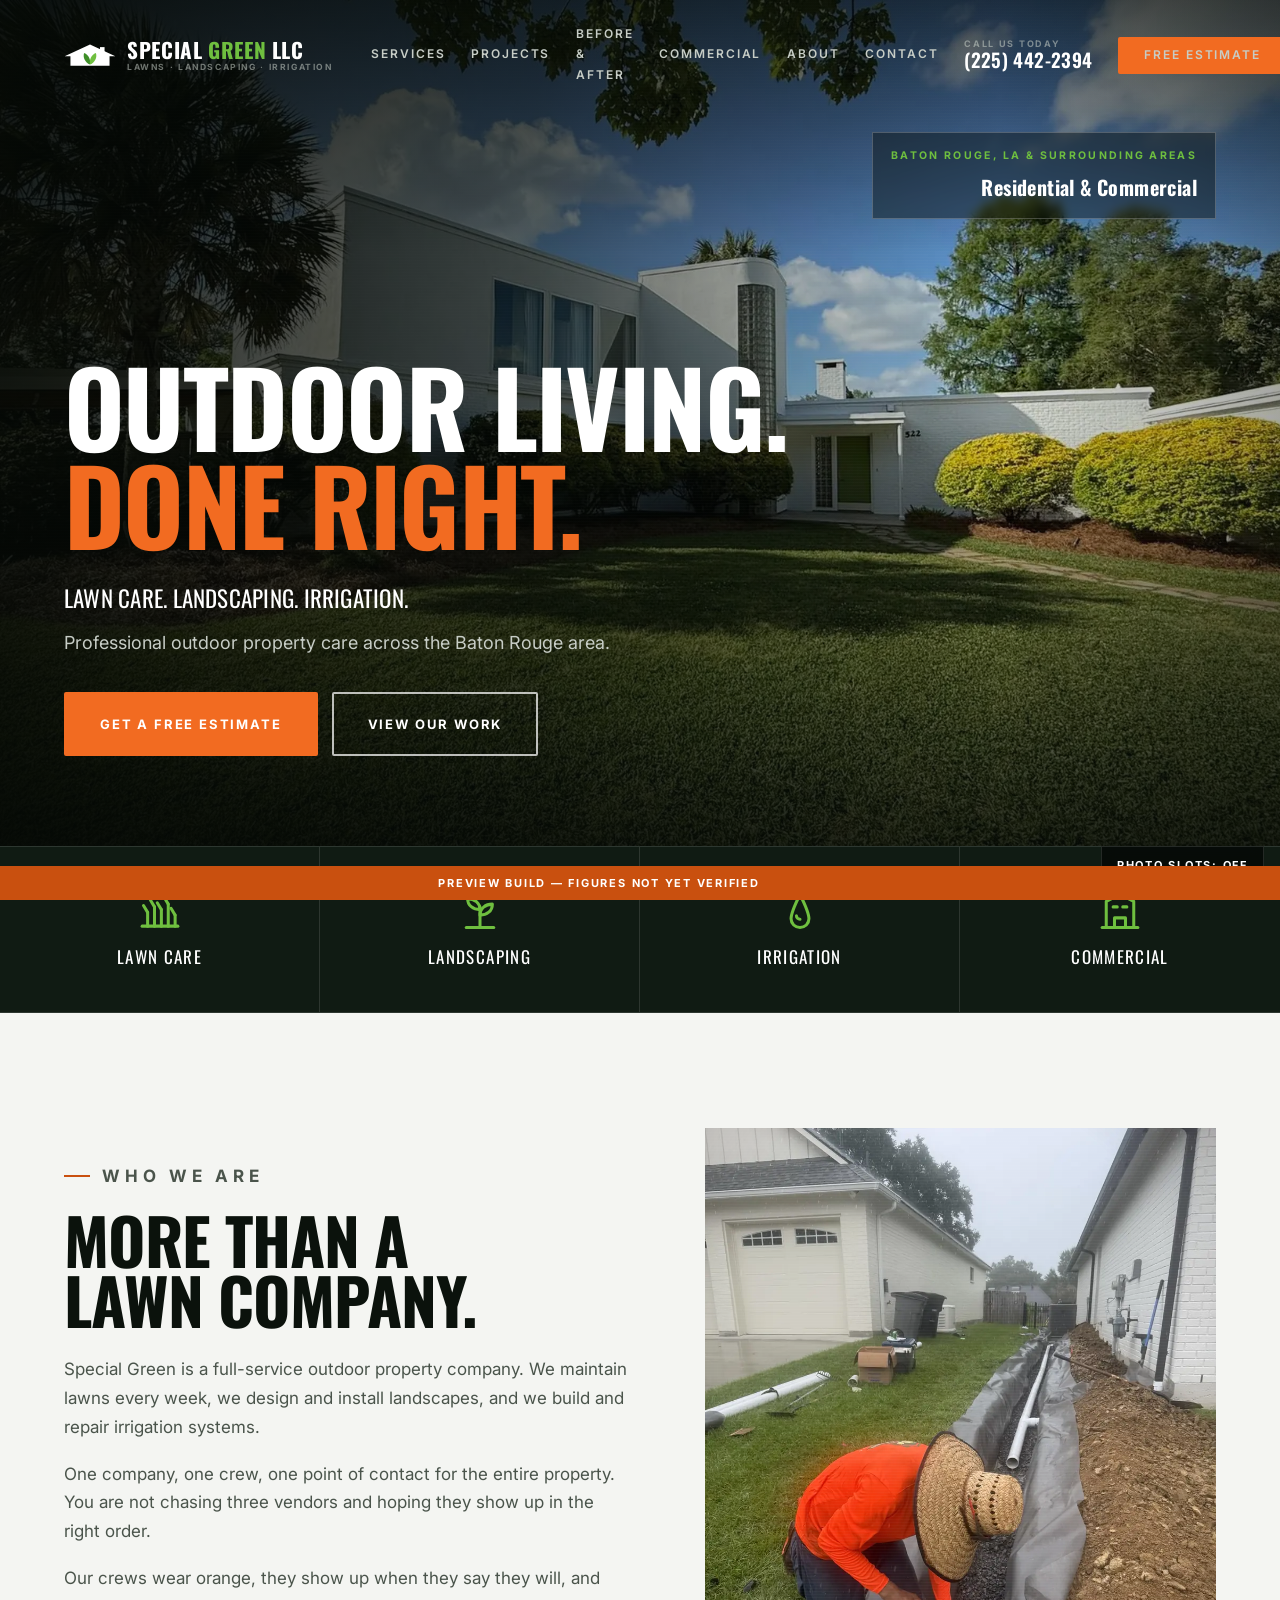
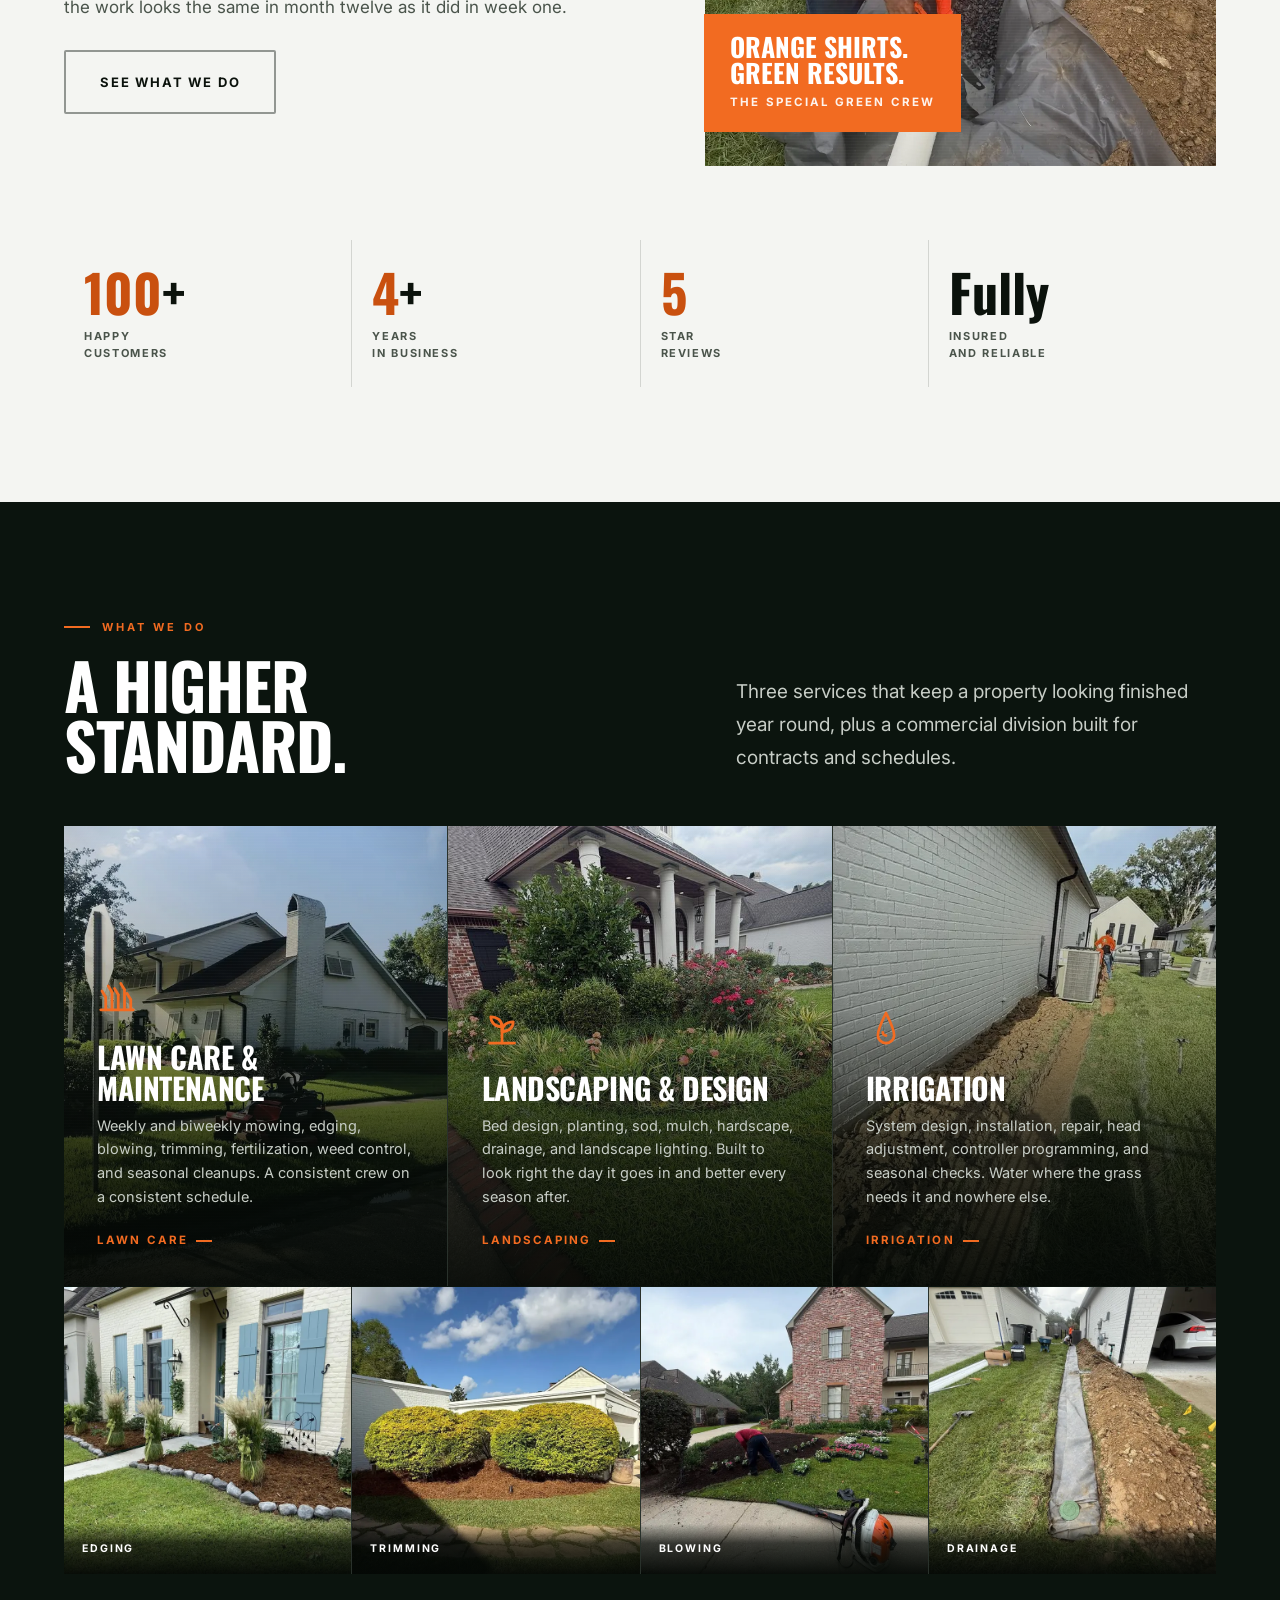
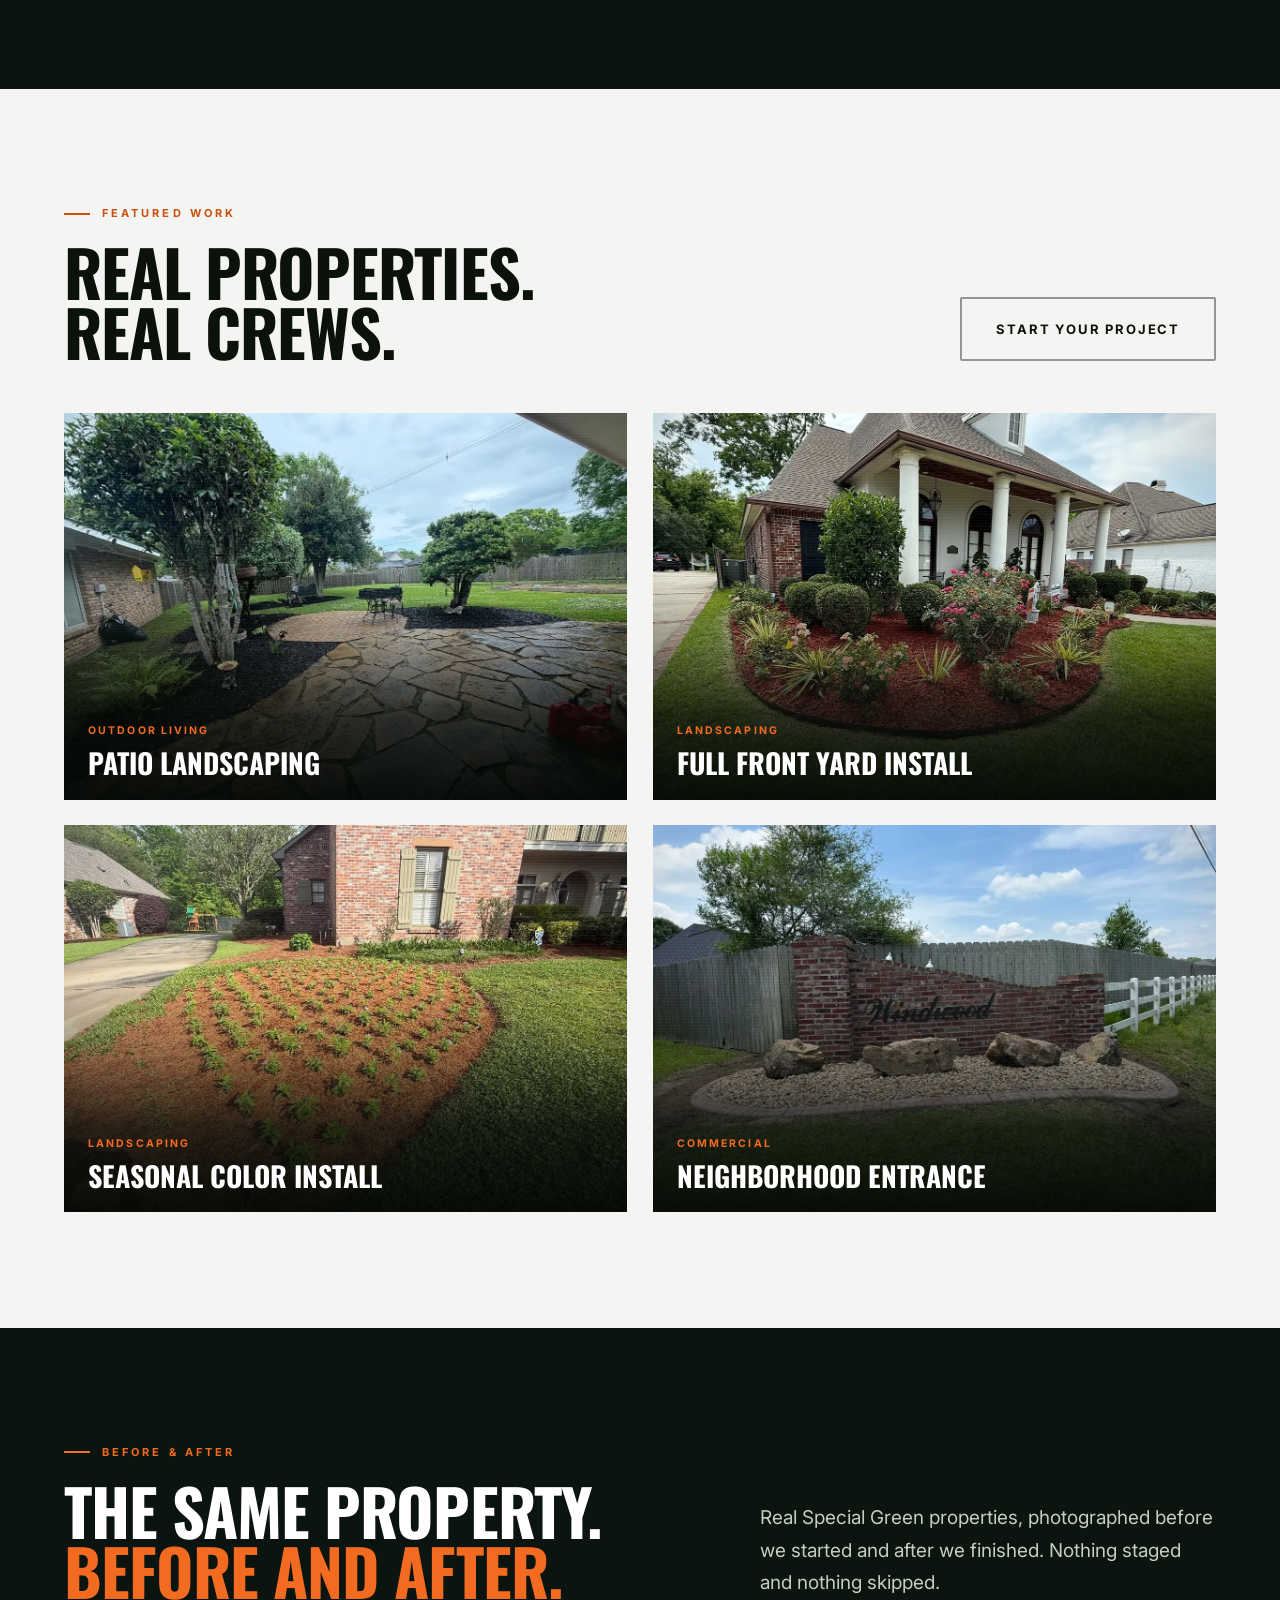
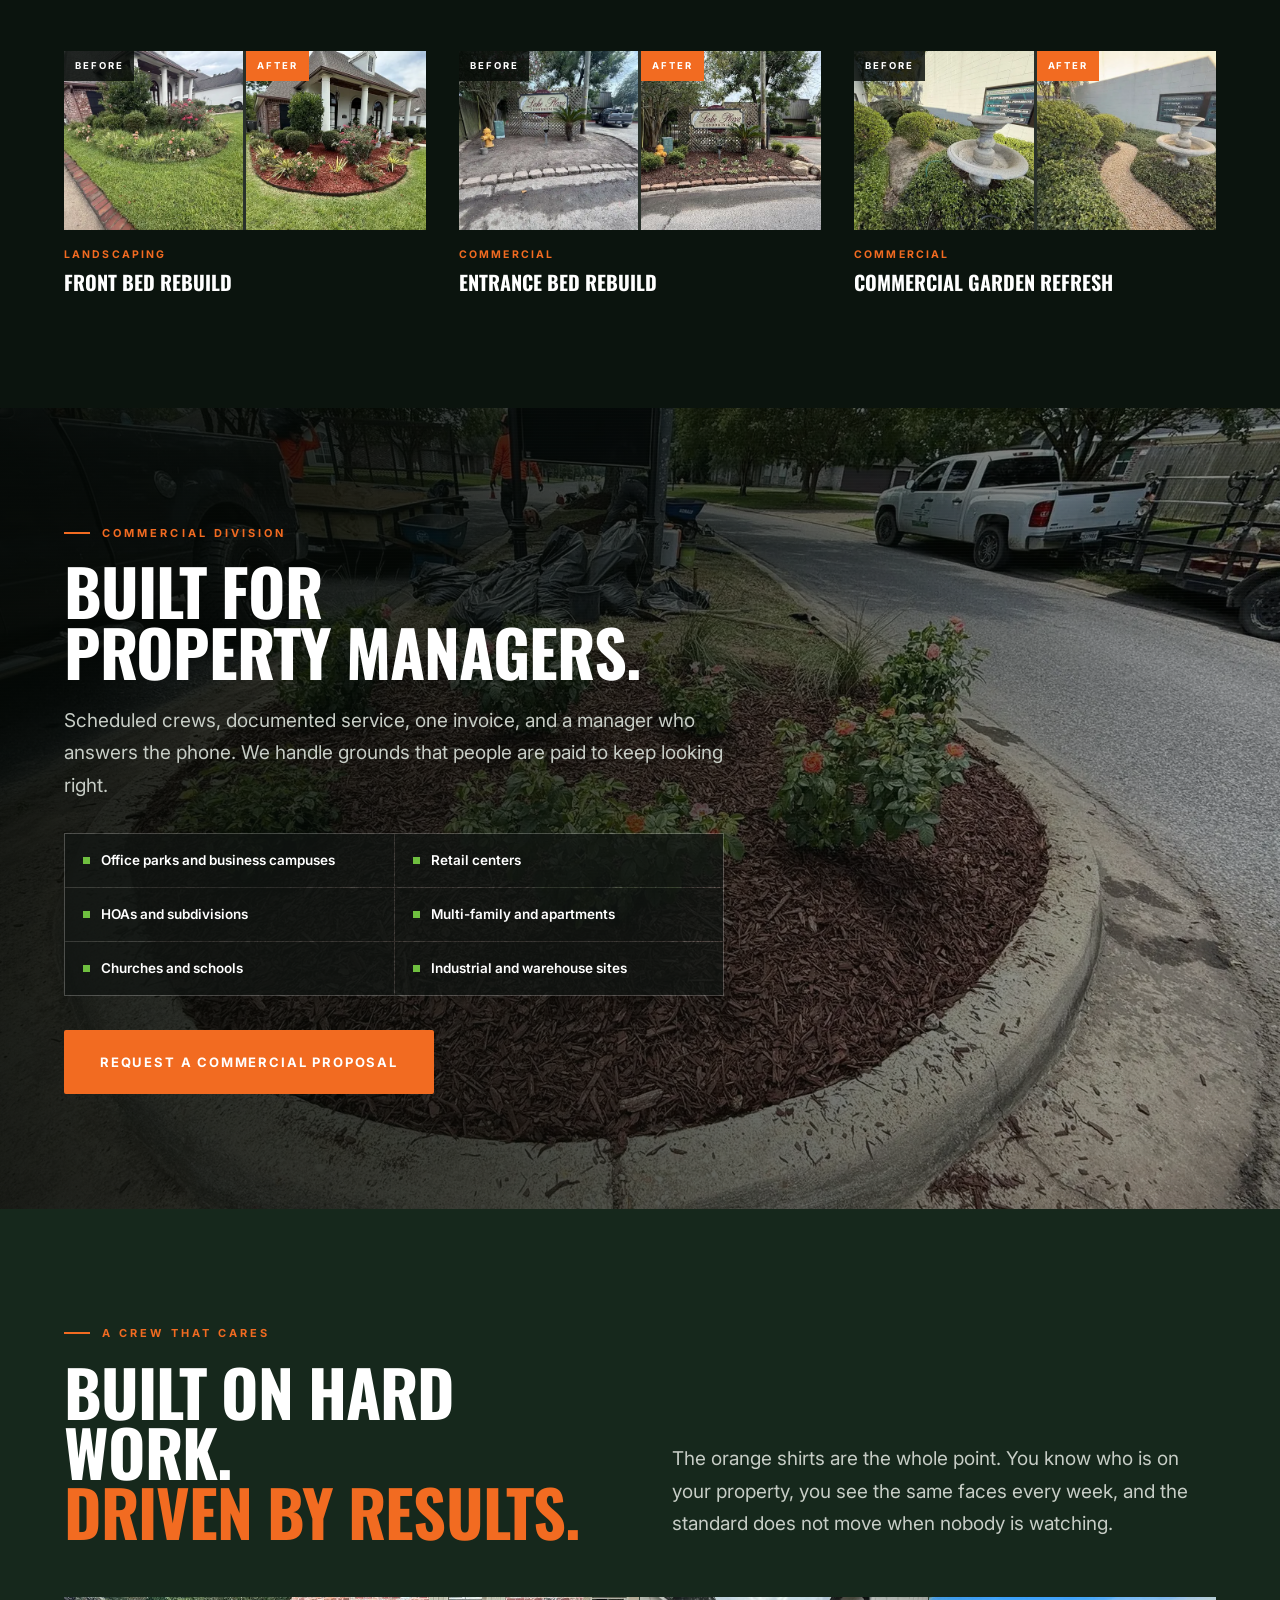
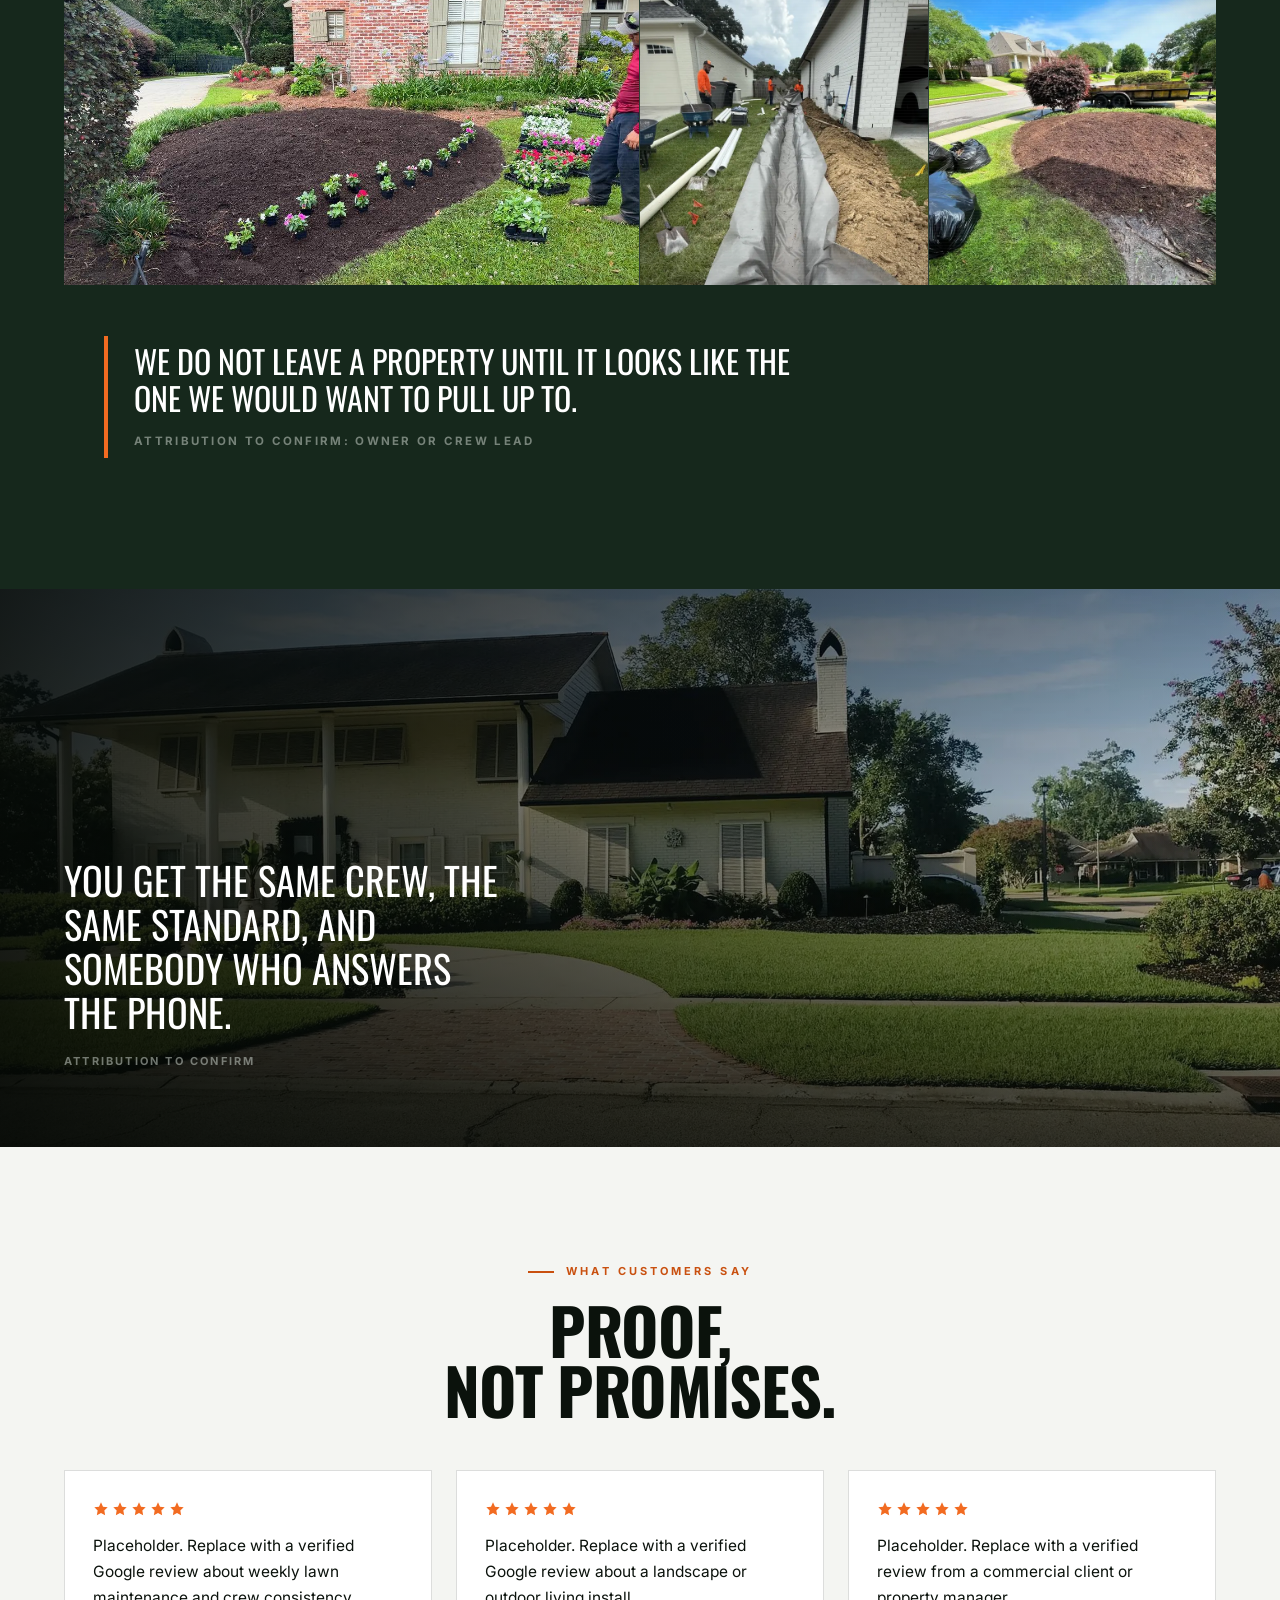
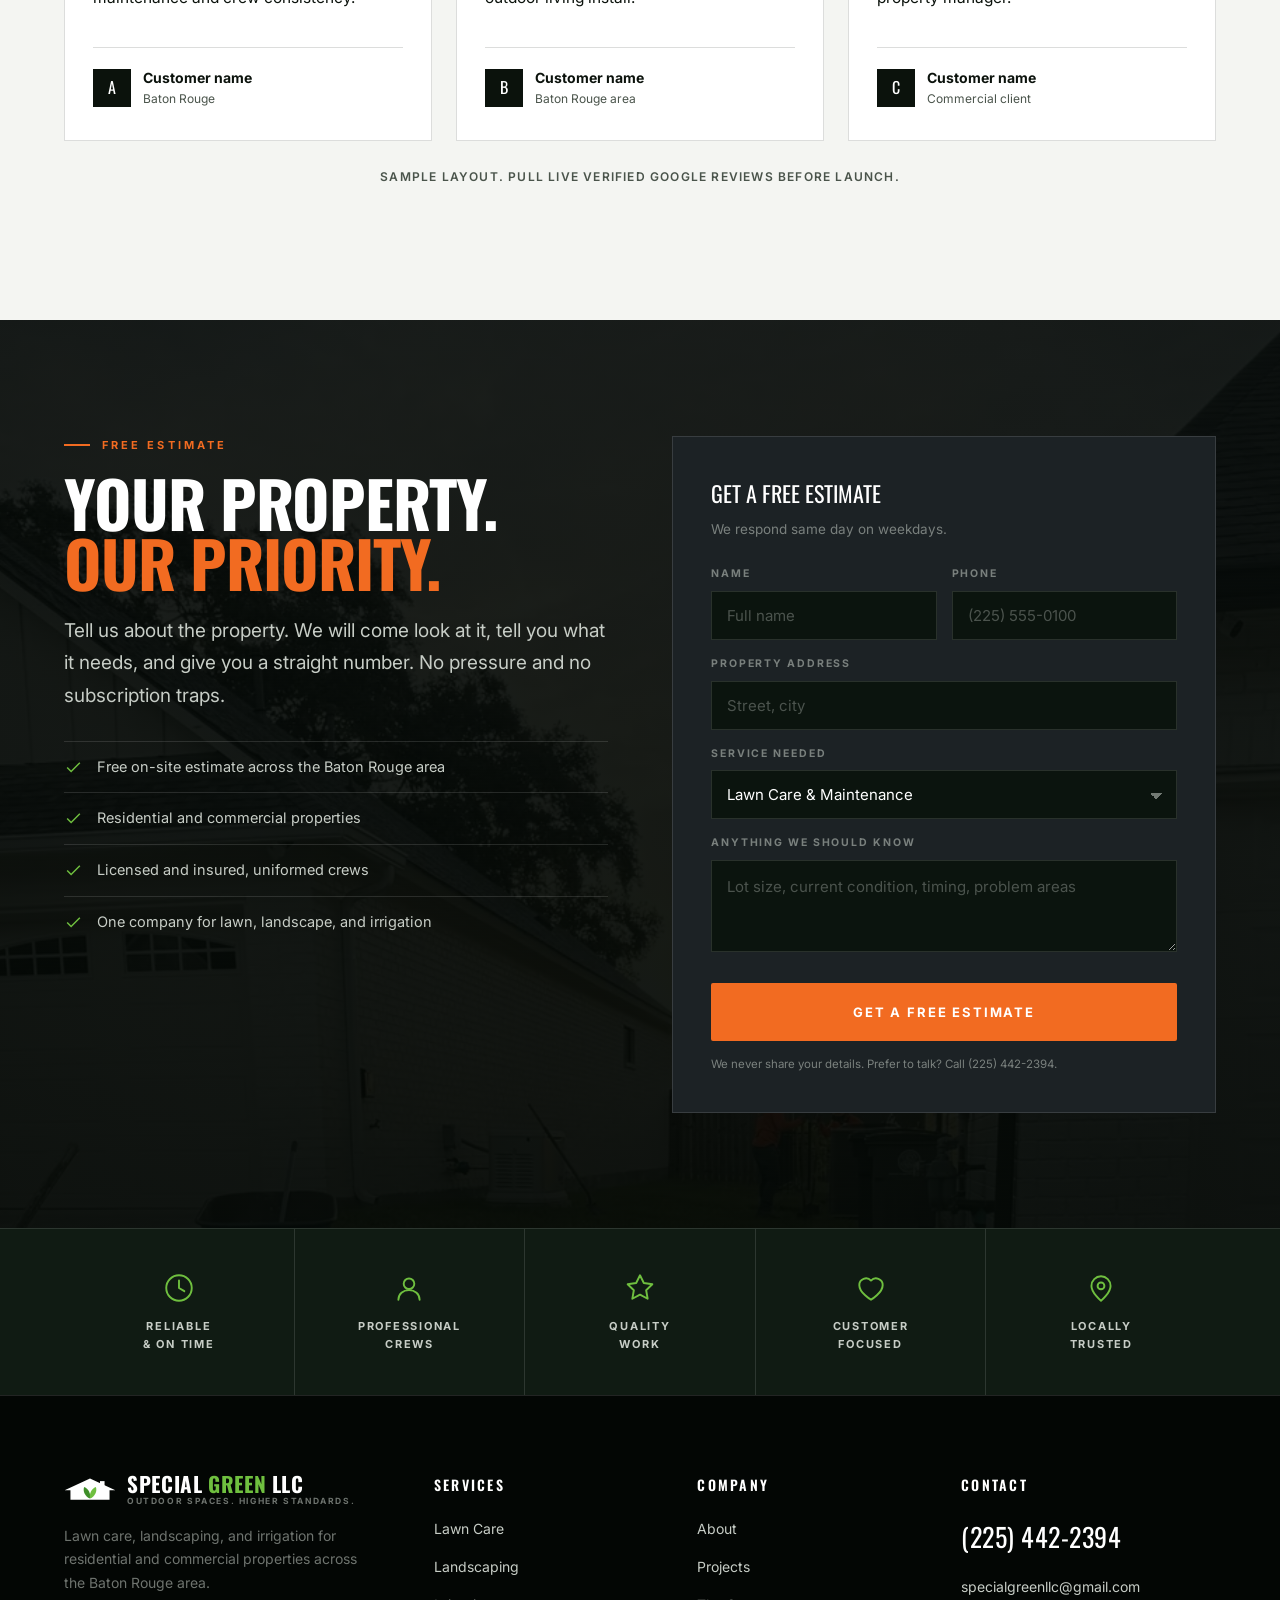
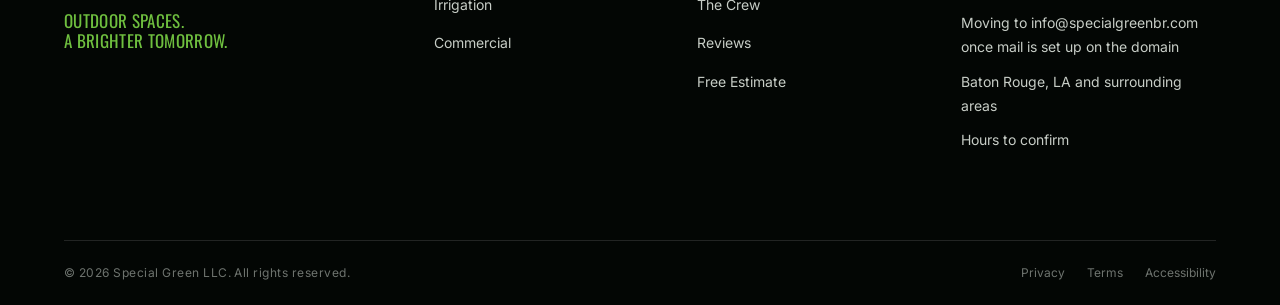
==== commit d45633d9: "Prepare the site to go live on specialgreenbr.com Everything the launch needs except the two switche" ====
--- a/index.html
+++ b/index.html
@@ -587,9 +587,9 @@
     </div>
 
     <div class="stats">
-      <div><b class="tbd"><em>100</em>+</b><span>Happy<br>customers</span></div>
-      <div><b class="tbd"><em>4</em>+</b><span>Years<br>in business</span></div>
-      <div><b class="tbd"><em>5</em></b><span>Star<br>reviews</span></div>
+      <div><b><em>100</em>+</b><span>Happy<br>customers</span></div>
+      <div><b><em>4</em>+</b><span>Years<br>in business</span></div>
+      <div><b><em>5</em></b><span>Star<br>reviews</span></div>
       <div><b>Fully</b><span>Insured<br>and reliable</span></div>
     </div>
   </div>
@@ -828,8 +828,9 @@
           </select>
         </div>
         <div class="field"><label for="f-notes">Anything We Should Know</label><textarea id="f-notes" name="notes" placeholder="Lot size, current condition, timing, problem areas"></textarea></div>
-        <button type="submit" class="btn btn--primary">Get a Free Estimate</button>
-        <p class="fine" id="form-note">Prototype form. Wire to the real lead destination before launch.</p>
+        <input type="text" name="botcheck" tabindex="-1" autocomplete="off" aria-hidden="true" hidden/>
+        <button type="submit" class="btn btn--primary" id="f-submit">Get a Free Estimate</button>
+        <p class="fine" id="form-note">We never share your details. Prefer to talk? Call <a href="tel:+12254422394">(225) 442-2394</a>.</p>
       </form>
     </div>
   </div>
@@ -926,9 +927,81 @@
 
   document.getElementById('yr').textContent = new Date().getFullYear();
 
-  document.getElementById('estimate-form').addEventListener('submit', function(e){
+  /* ---------------- estimate form ----------------
+     Leads are emailed via Web3Forms. Paste the free access key below; it is a
+     public submit key, not a secret, and is safe in client-side code.
+     Get one at https://web3forms.com by entering specialgreenllc@gmail.com.
+
+     Until a key is set the form does NOT pretend to send. A form that shows a
+     success message and drops the lead is worse than no form at all, so with no
+     key it tells the visitor to call and leaves their typing on screen. ------ */
+  var LEAD_FORM_KEY = '';   // <-- paste the Web3Forms access key here
+  var PHONE_HTML = '<a href="tel:+12254422394">(225) 442-2394</a>';
+
+  var form = document.getElementById('estimate-form');
+  var note = document.getElementById('form-note');
+  var submitBtn = document.getElementById('f-submit');
+
+  function say(html, tone){
+    note.innerHTML = html;
+    note.style.color = tone === 'bad' ? '#FF9A6B' : (tone === 'good' ? '#8FD65C' : '');
+  }
+
+  form.addEventListener('submit', function(e){
     e.preventDefault();
-    document.getElementById('form-note').textContent = 'Prototype only. This form is not connected yet.';
+    if (form.botcheck && form.botcheck.value) return;          // honeypot
+
+    var missing = ['f-name','f-phone','f-address'].filter(function(id){
+      return !document.getElementById(id).value.trim();
+    });
+    if (missing.length){
+      document.getElementById(missing[0]).focus();
+      say('Please add your name, phone and property address so we can get back to you.', 'bad');
+      return;
+    }
+
+    if (!LEAD_FORM_KEY){
+      say('This form is not connected yet. Please call ' + PHONE_HTML +
+          ' or email <a href="mailto:specialgreenllc@gmail.com">specialgreenllc@gmail.com</a>.', 'bad');
+      return;
+    }
+
+    var data = {
+      access_key: LEAD_FORM_KEY,
+      subject: 'Website estimate request',
+      from_name: 'Special Green website',
+      name: form.name.value.trim(),
+      phone: form.phone.value.trim(),
+      address: form.address.value.trim(),
+      service: form.service.value,
+      notes: form.notes.value.trim()
+    };
+
+    submitBtn.disabled = true;
+    var original = submitBtn.textContent;
+    submitBtn.textContent = 'Sending…';
+    say('');
+
+    fetch('https://api.web3forms.com/submit', {
+      method: 'POST',
+      headers: {'Content-Type': 'application/json', 'Accept': 'application/json'},
+      body: JSON.stringify(data)
+    }).then(function(r){ return r.json(); })
+      .then(function(res){
+        if (res && res.success){
+          form.reset();
+          say('Thanks. We have your request and will get back to you same day on weekdays.', 'good');
+          submitBtn.textContent = 'Request sent';
+        } else {
+          throw new Error(res && res.message ? res.message : 'send failed');
+        }
+      })
+      .catch(function(){
+        submitBtn.disabled = false;
+        submitBtn.textContent = original;
+        say('That did not go through. Please call ' + PHONE_HTML +
+            ' or email <a href="mailto:specialgreenllc@gmail.com">specialgreenllc@gmail.com</a>.', 'bad');
+      });
   });
 })();
 </script>
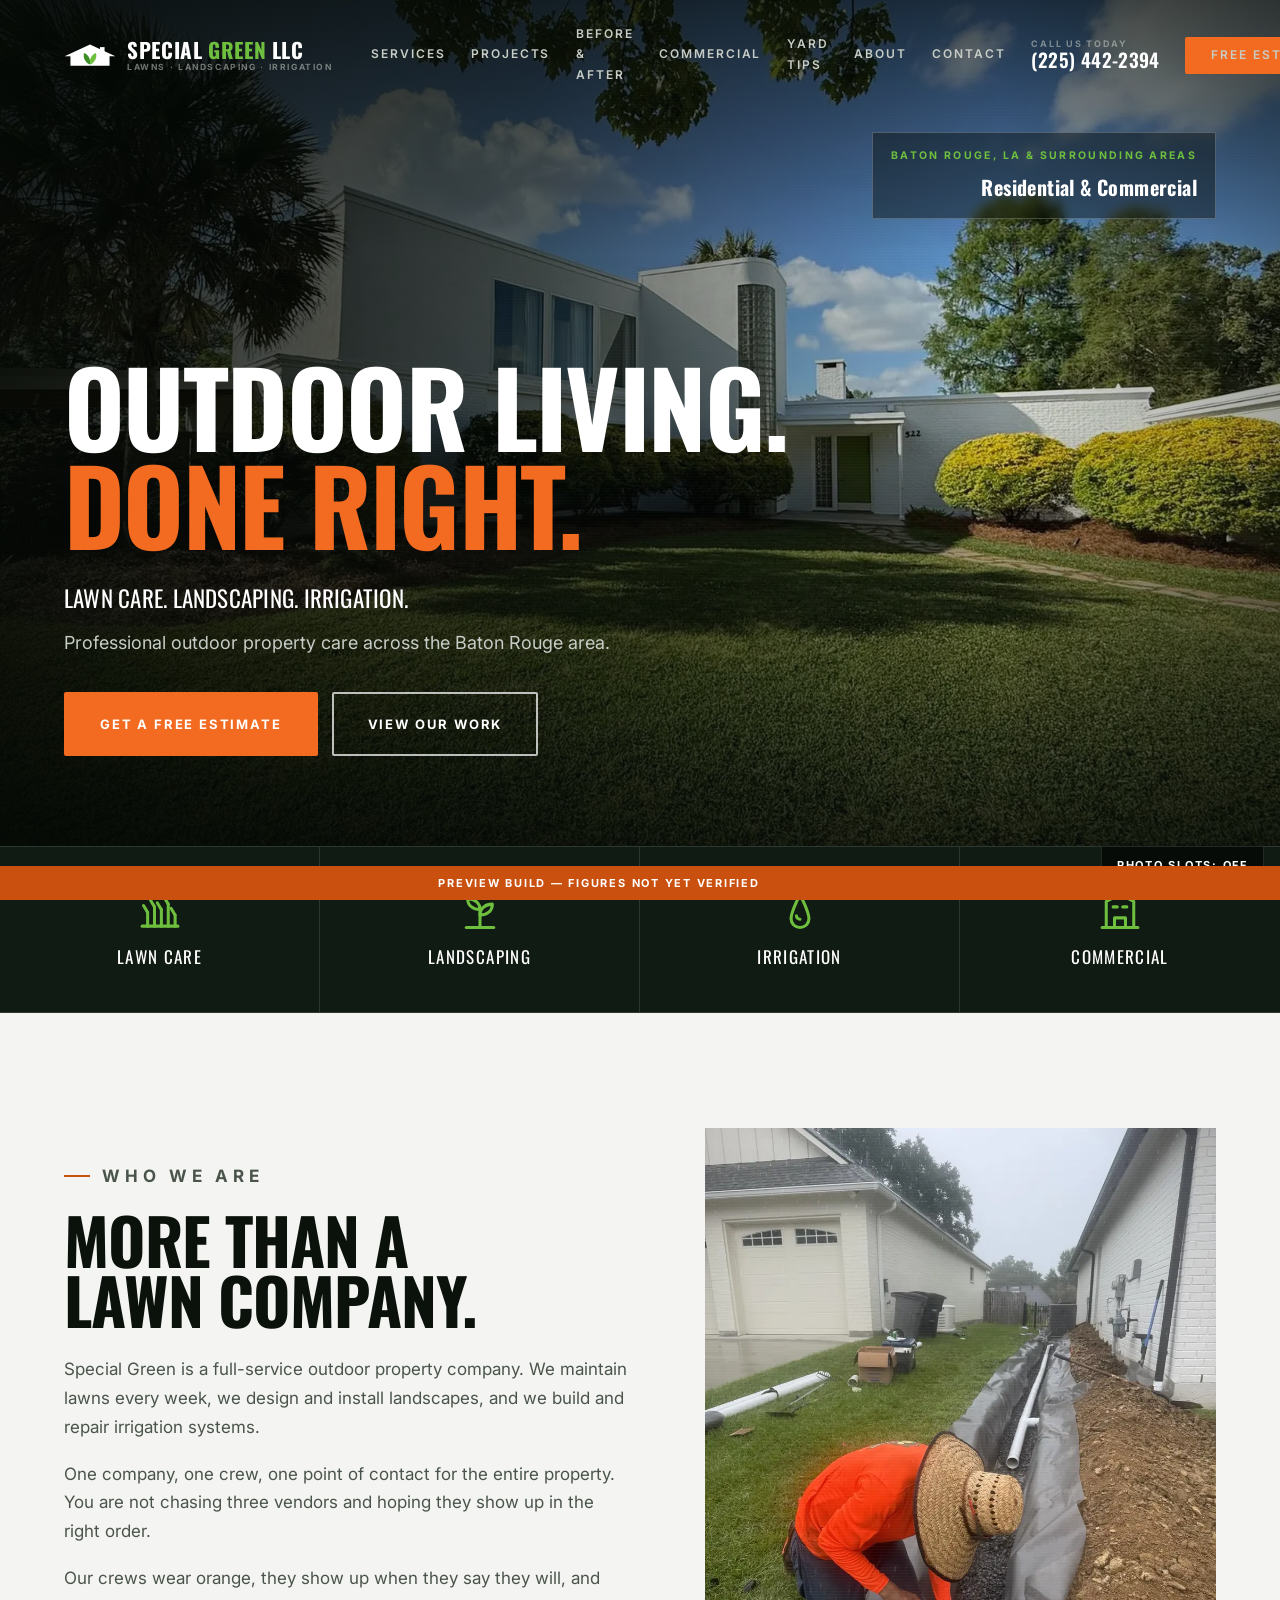
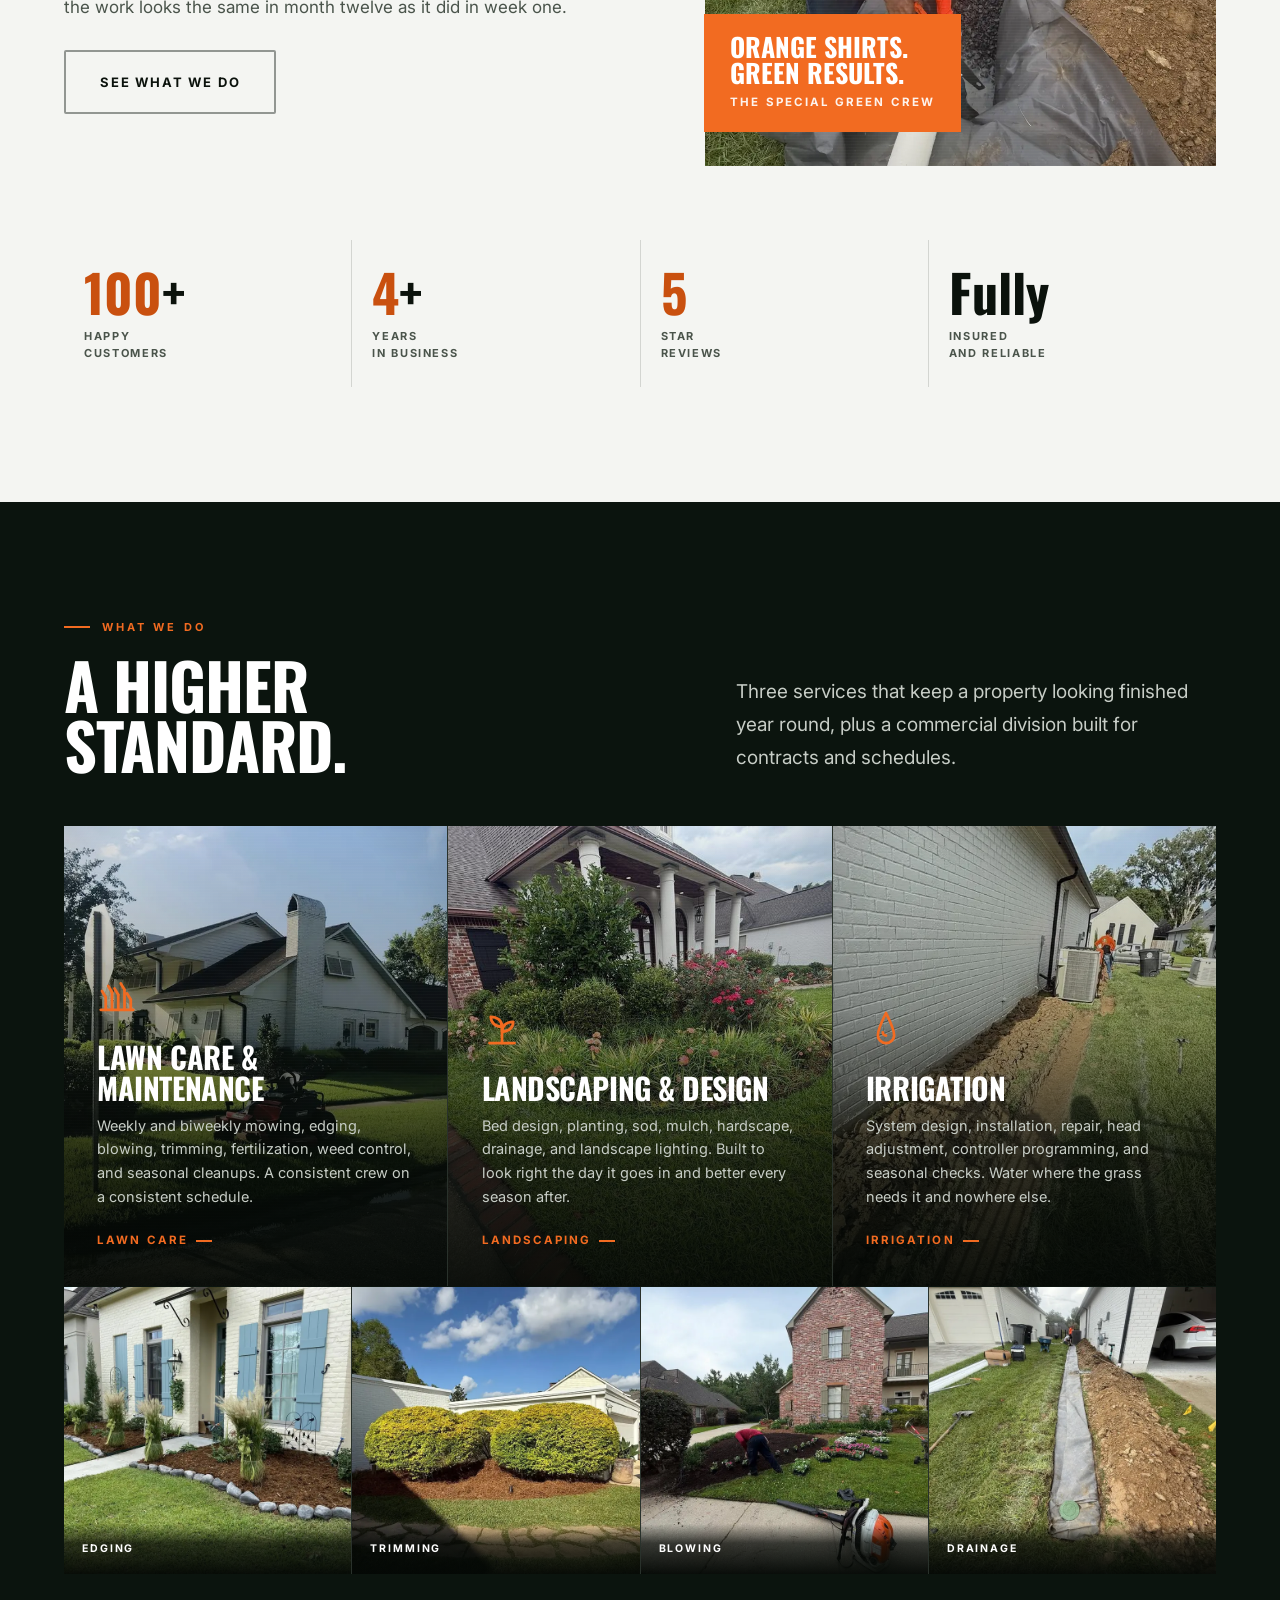
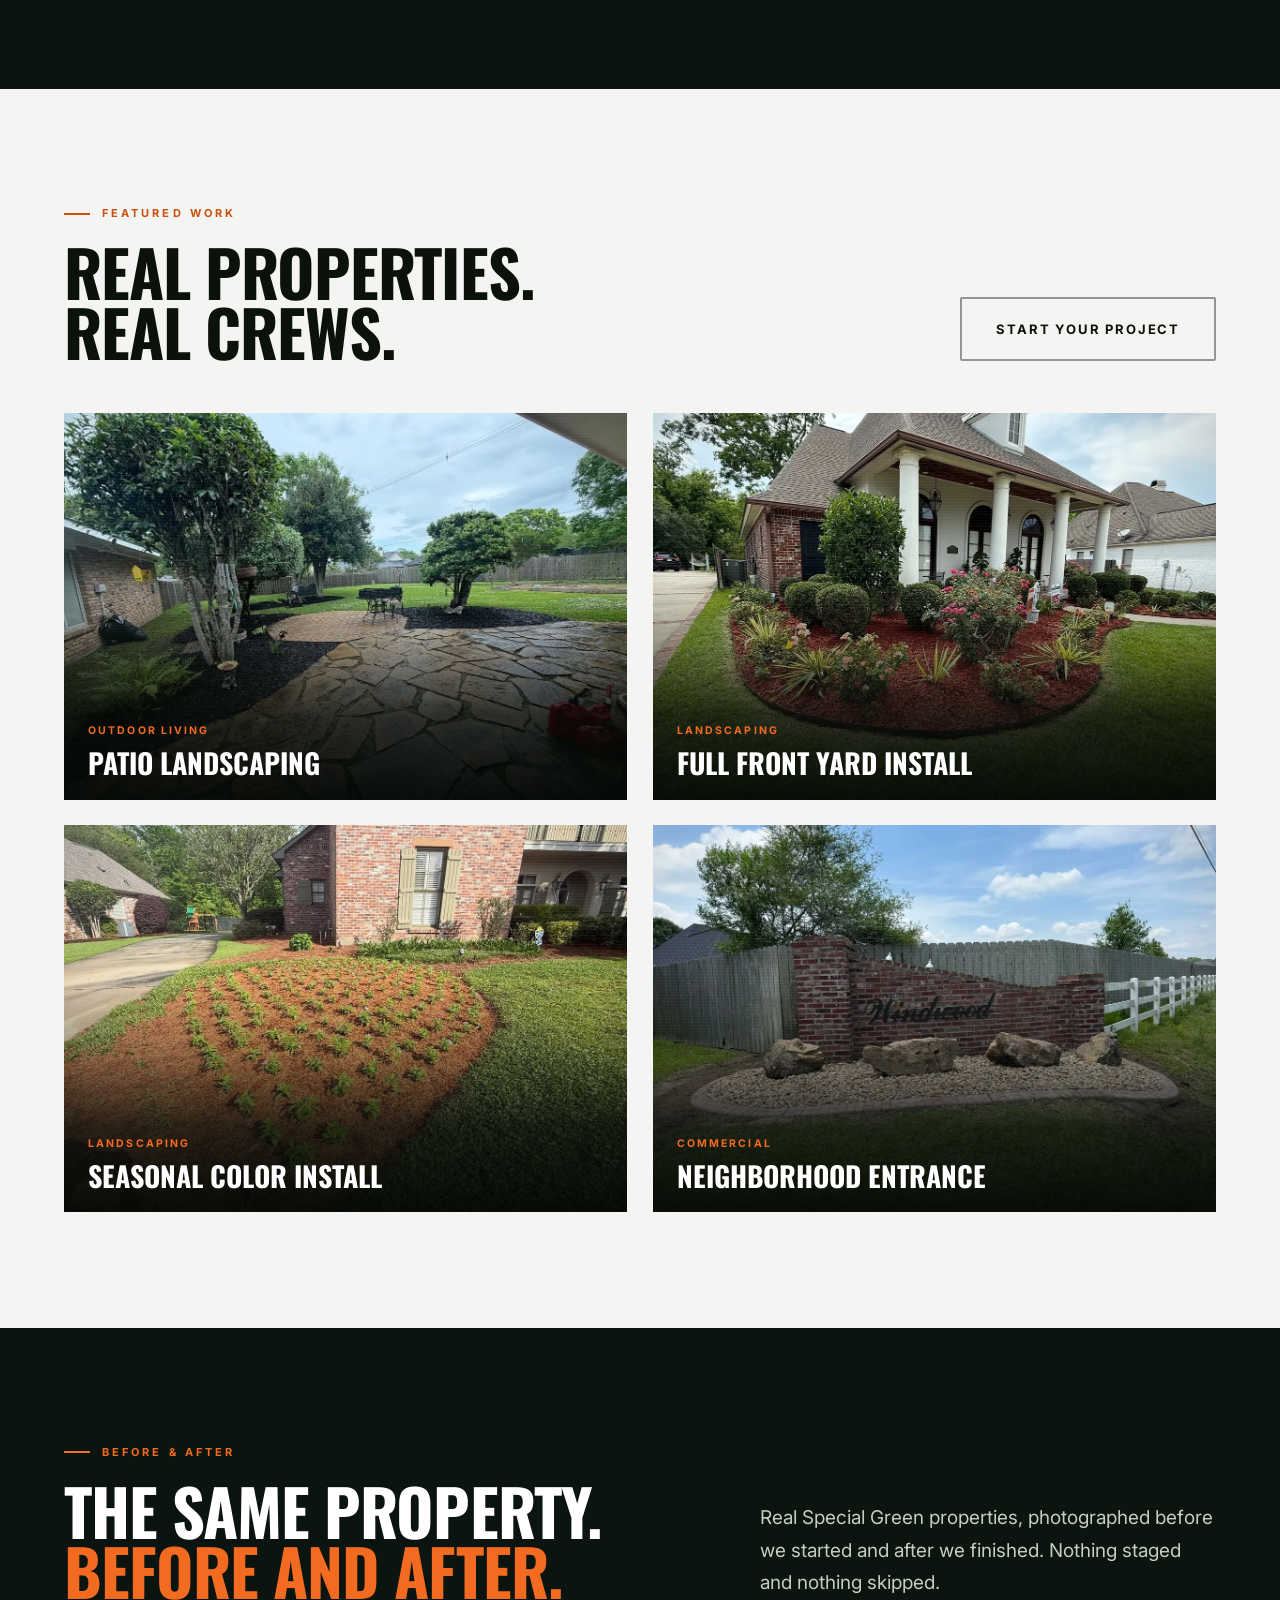
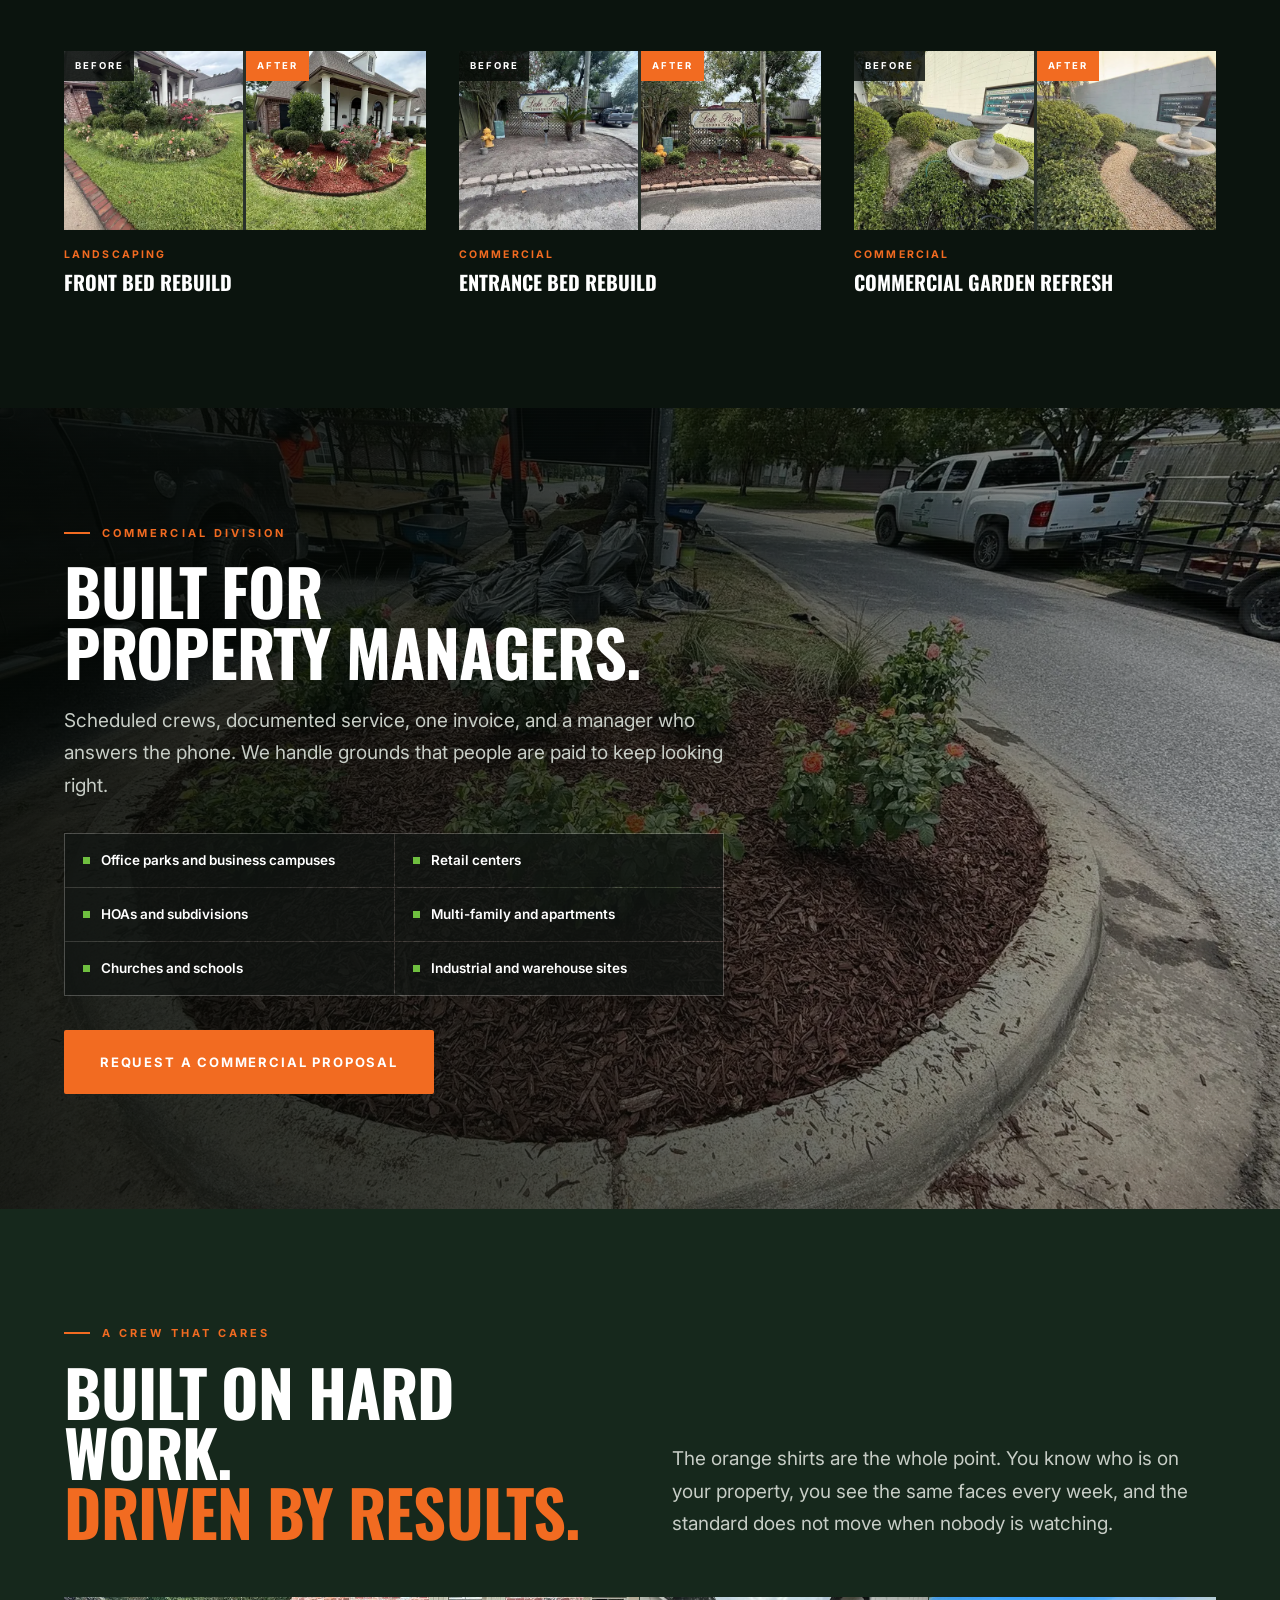
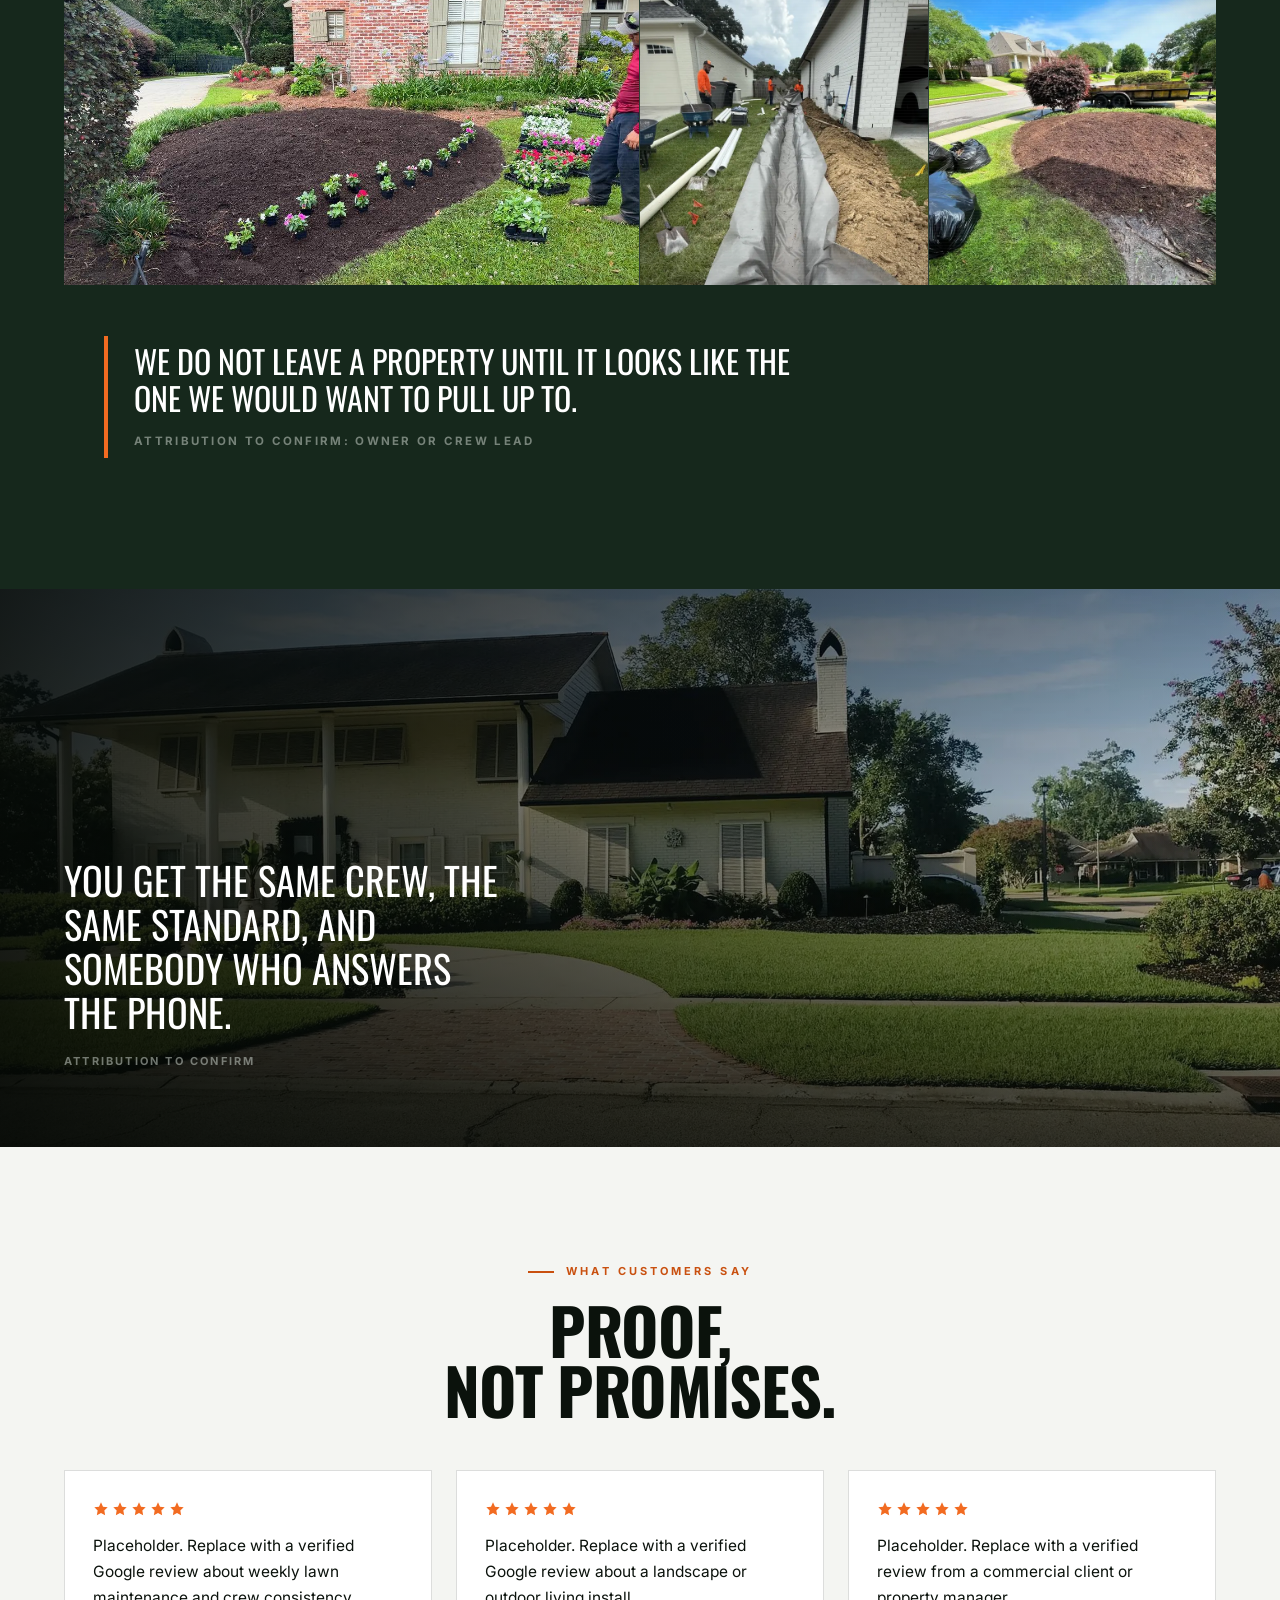
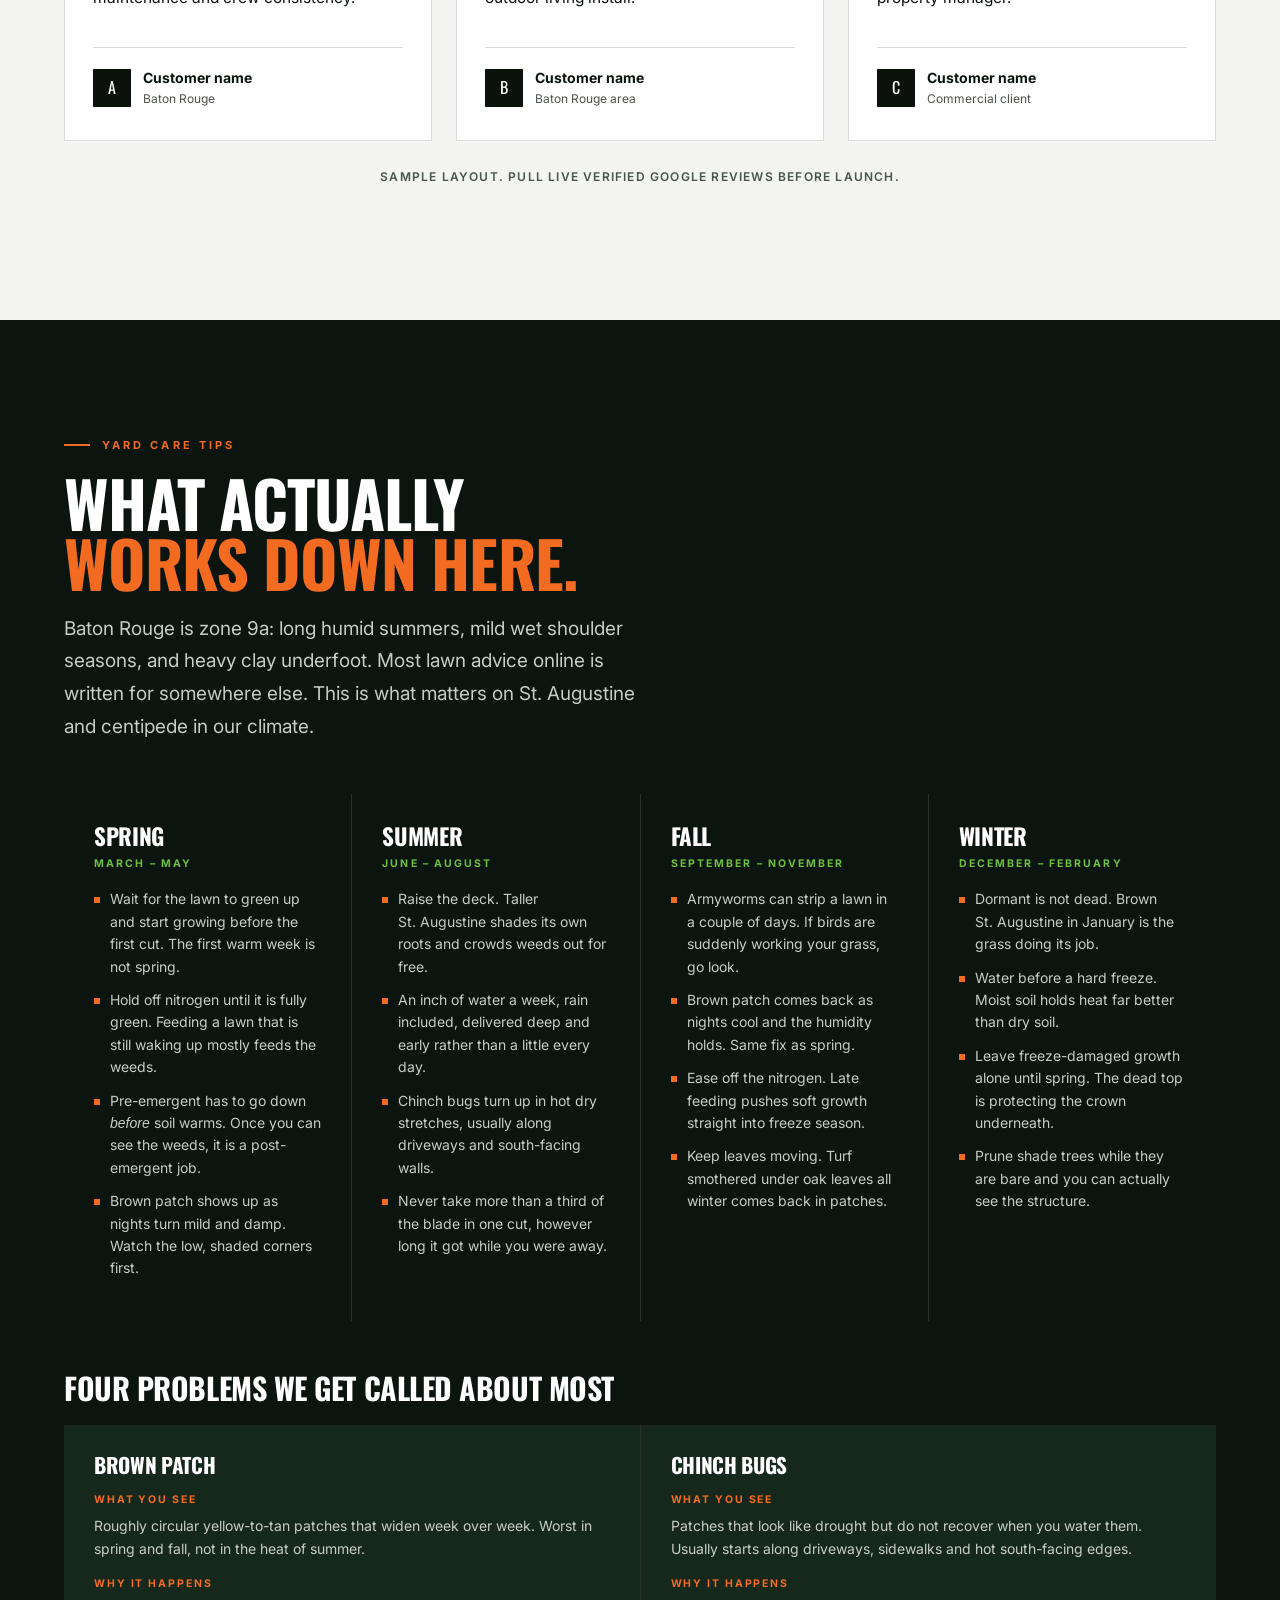
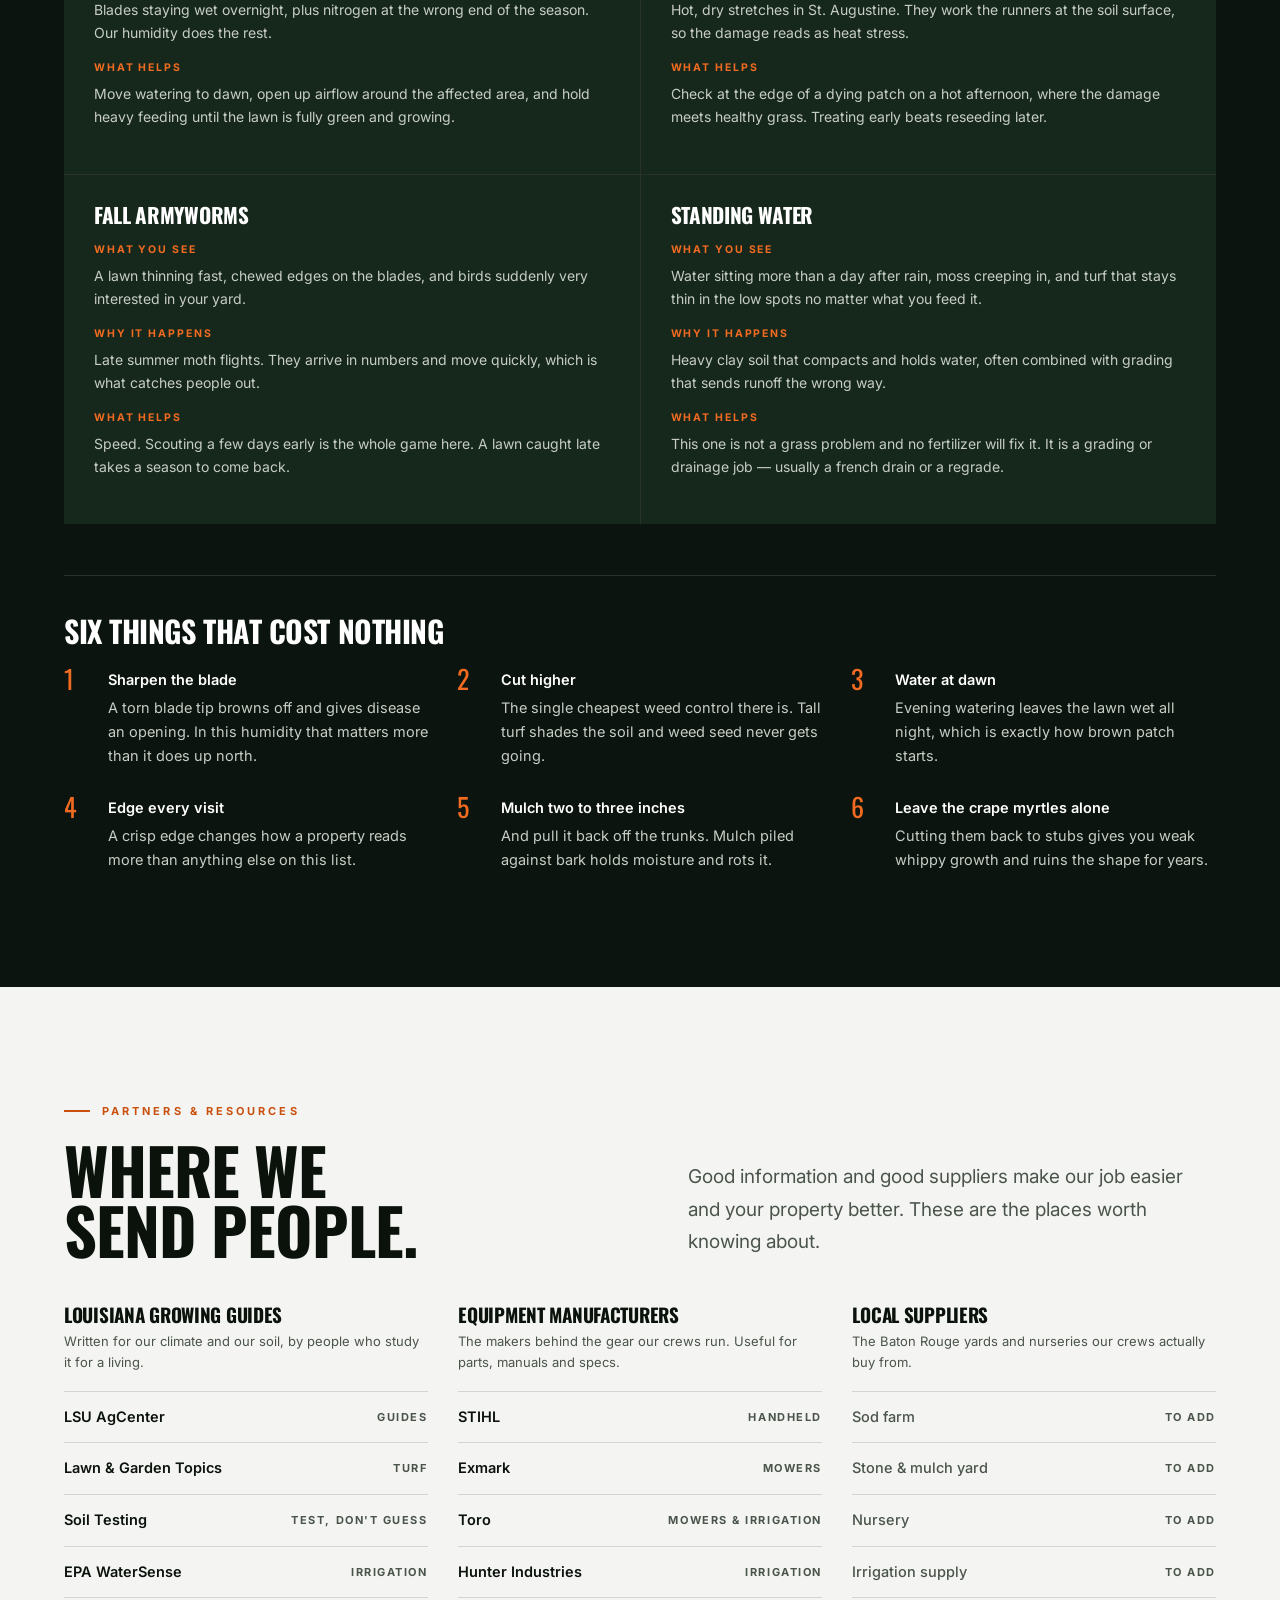
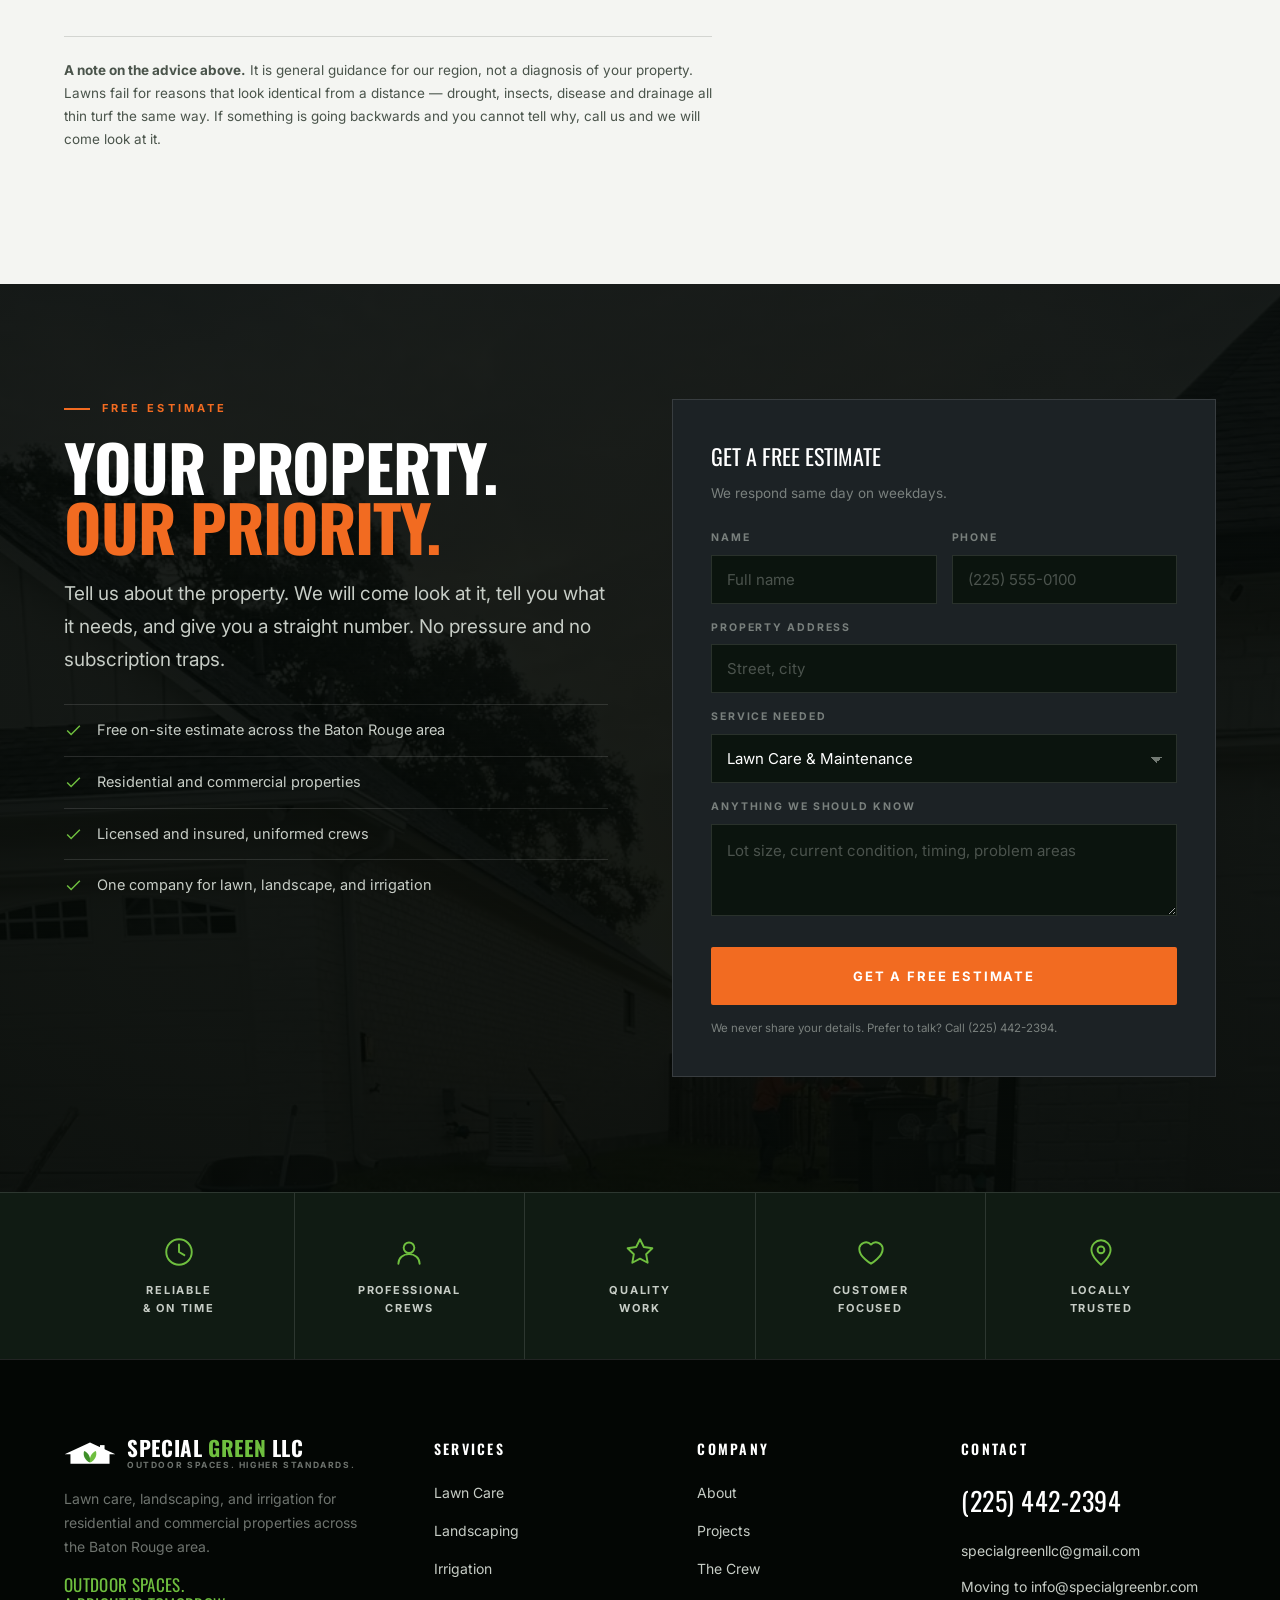
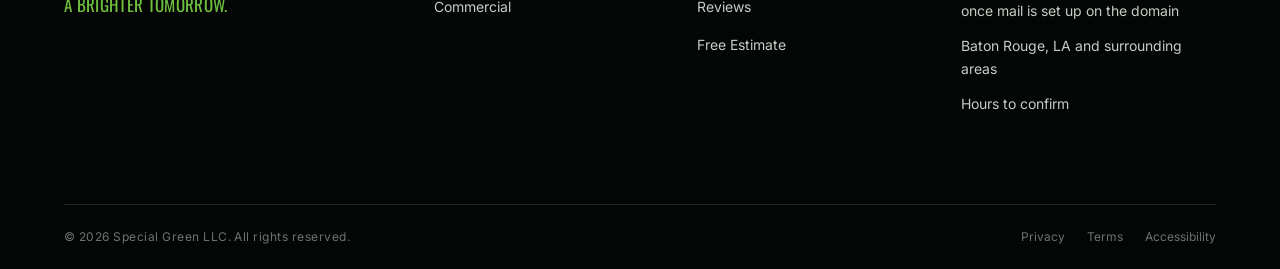
==== commit 1af504ad: "Add a yard care tips section and a partners and resources section Two new sections, both aimed at se" ====
--- a/index.html
+++ b/index.html
@@ -167,6 +167,55 @@
 }
 .slot-toggle:hover{border-color:var(--orange);color:var(--orange)}
 @media print{.slot-toggle,.slot-tag{display:none!important}}
+
+/* ---------- 8. YARD CARE TIPS ---------- */
+.tips-head{max-width:60ch;margin-bottom:clamp(34px,4vw,54px)}
+.tips-head h2{margin-bottom:20px}
+.season-grid{display:grid;grid-template-columns:repeat(4,1fr);gap:1px;background:var(--hair-dark);margin-bottom:clamp(34px,4vw,54px)}
+.season{background:var(--black-green);padding:clamp(22px,2.4vw,30px)}
+.season h3{font-size:clamp(18px,1.9vw,23px);margin-bottom:6px}
+.season .mo{display:block;font-size:10.5px;font-weight:700;letter-spacing:.2em;text-transform:uppercase;color:var(--fresh);margin-bottom:16px}
+.season ul{list-style:none;margin:0;padding:0}
+.season li{font-size:14px;line-height:1.6;color:var(--soft);padding-left:16px;position:relative;margin-bottom:11px}
+.season li::before{content:"";position:absolute;left:0;top:9px;width:6px;height:6px;background:var(--orange)}
+@media (max-width:1000px){.season-grid{grid-template-columns:repeat(2,1fr)}}
+@media (max-width:600px){.season-grid{grid-template-columns:1fr}}
+
+.prob-grid{display:grid;grid-template-columns:repeat(2,1fr);gap:1px;background:var(--hair-dark)}
+.prob{background:var(--forest);padding:clamp(22px,2.4vw,30px)}
+.prob h4{font-size:clamp(17px,1.7vw,21px);margin-bottom:12px;color:var(--white)}
+.prob dt{font-size:10.5px;font-weight:700;letter-spacing:.18em;text-transform:uppercase;color:var(--orange);margin-bottom:5px}
+.prob dd{margin:0 0 15px;font-size:14px;line-height:1.65;color:var(--soft)}
+.prob dd:last-child{margin-bottom:0}
+@media (max-width:760px){.prob-grid{grid-template-columns:1fr}}
+
+.wins{margin-top:clamp(34px,4vw,54px);border-top:1px solid var(--hair-dark);padding-top:clamp(28px,3vw,40px)}
+.wins h3{margin-bottom:22px}
+.wins ol{list-style:none;counter-reset:w;margin:0;padding:0;display:grid;grid-template-columns:repeat(3,1fr);gap:clamp(18px,2.2vw,30px)}
+.wins li{counter-increment:w;position:relative;padding-left:44px;font-size:14.5px;line-height:1.65;color:var(--soft)}
+.wins li::before{content:counter(w);position:absolute;left:0;top:-2px;font-family:var(--head);font-size:26px;line-height:1;color:var(--orange)}
+.wins b{display:block;color:var(--white);font-weight:600;margin-bottom:4px}
+@media (max-width:860px){.wins ol{grid-template-columns:1fr}}
+
+/* ---------- 9. PARTNERS AND RESOURCES ---------- */
+.res-head{display:flex;align-items:flex-end;justify-content:space-between;gap:30px;flex-wrap:wrap;margin-bottom:clamp(30px,3.6vw,48px)}
+.res-head h2{max-width:14ch}
+.res-head .lead{max-width:44ch;margin:0}
+.res-grid{display:grid;grid-template-columns:repeat(3,1fr);gap:clamp(20px,2.4vw,32px)}
+.res-col h3{font-size:clamp(16px,1.6vw,19px);color:var(--ink);margin-bottom:6px}
+.res-col .sub{font-size:13px;line-height:1.6;color:var(--ink-soft);margin:0 0 18px}
+.res-col ul{list-style:none;margin:0;padding:0;border-top:1px solid var(--hair-light)}
+.res-col li{border-bottom:1px solid var(--hair-light)}
+.res-col a,.res-col span.pending{display:block;padding:13px 0;font-size:14.5px;font-weight:600;color:var(--ink);
+  display:flex;align-items:center;justify-content:space-between;gap:12px;transition:color .18s ease}
+.res-col a:hover{color:var(--orange-deep)}
+.res-col a em{font-style:normal;font-size:11px;font-weight:700;letter-spacing:.14em;text-transform:uppercase;color:var(--ink-soft);flex:none}
+.res-col a:hover em{color:var(--orange-deep)}
+.res-col span.pending{color:var(--ink-soft);font-weight:500}
+.res-col span.pending em{font-style:normal;font-size:11px;font-weight:700;letter-spacing:.14em;text-transform:uppercase;flex:none}
+.res-note{margin-top:clamp(26px,3vw,38px);padding-top:22px;border-top:1px solid var(--hair-light);
+  font-size:13.5px;line-height:1.7;color:var(--ink-soft);max-width:72ch}
+@media (max-width:860px){.res-grid{grid-template-columns:1fr;gap:34px}}
 
 /* ---------- buttons: rectangular, minimal radius, bold uppercase ---------- */
 .btn{
@@ -483,6 +532,7 @@
   "@type":"LandscapingBusiness",
   "name":"Special Green",
   "url":"https://specialgreenbr.com/",
+  "image":"https://specialgreenbr.com/assets/og-hero.jpg",
   "description":"Lawn care, landscaping, and irrigation for residential and commercial properties across the Baton Rouge area.",
   "areaServed":{"@type":"City","name":"Baton Rouge","addressRegion":"LA","addressCountry":"US"},
   "address":{"@type":"PostalAddress","addressLocality":"Baton Rouge","addressRegion":"LA","addressCountry":"US"},
@@ -512,6 +562,7 @@
       <a href="#work">Projects</a>
       <a href="#transformations">Before &amp; After</a>
       <a href="#commercial">Commercial</a>
+      <a href="#tips">Yard Tips</a>
       <a href="#crew">About</a>
       <a href="#estimate">Contact</a>
       <a class="tel" href="tel:+12254422394"><span class="tel-lbl">Call Us Today</span>(225) 442-2394</a>
@@ -670,9 +721,9 @@
         <div class="meta"><span>Outdoor Living</span><strong>Patio Landscaping</strong></div></a>
       <a class="proj" href="#work"><div class="shot v2"><picture data-slot="project-front-yard"><source srcset="assets/images/project-front-yard.webp" type="image/webp"/><img src="assets/images/project-front-yard.jpg" alt="A brick home with a new red mulch bed and fresh planting along the walk" width="1600" height="1100" decoding="async" loading="lazy"/></picture><div class="slot-tag">Front yard transformation, after shot. Straight-on, sharp bed lines.</div></div><div class="veil"></div>
         <div class="meta"><span>Landscaping</span><strong>Full Front Yard Install</strong></div></a>
-      <a class="proj" href="#work"><div class="shot v4"><picture data-slot="project-irrigation"><img src="assets/images/project-irrigation.jpg" alt="Rows of new seasonal colour planted across a large mulched bed" width="1600" height="1100" decoding="async" loading="lazy"/></picture><div class="slot-tag">Irrigation zone running across a large lawn, wide.</div></div><div class="veil"></div>
+      <a class="proj" href="#work"><div class="shot v4"><picture data-slot="project-irrigation"><img src="assets/images/project-irrigation.jpg" alt="Rows of new seasonal color planted across a large mulched bed" width="1600" height="1100" decoding="async" loading="lazy"/></picture><div class="slot-tag">Irrigation zone running across a large lawn, wide.</div></div><div class="veil"></div>
         <div class="meta"><span>Landscaping</span><strong>Seasonal Color Install</strong></div></a>
-      <a class="proj" href="#work"><div class="shot v6"><picture data-slot="project-office-park"><source srcset="assets/images/project-office-park.webp" type="image/webp"/><img src="assets/images/project-office-park.jpg" alt="A brick entrance monument with a planted stone bed at a Baton Rouge neighbourhood" width="1600" height="1100" decoding="async" loading="lazy"/></picture><div class="slot-tag">Commercial property grounds: office park or retail center, clean turf and beds.</div></div><div class="veil"></div>
+      <a class="proj" href="#work"><div class="shot v6"><picture data-slot="project-office-park"><source srcset="assets/images/project-office-park.webp" type="image/webp"/><img src="assets/images/project-office-park.jpg" alt="A brick entrance monument with a planted stone bed at a Baton Rouge neighborhood" width="1600" height="1100" decoding="async" loading="lazy"/></picture><div class="slot-tag">Commercial property grounds: office park or retail center, clean turf and beds.</div></div><div class="veil"></div>
         <div class="meta"><span>Commercial</span><strong>Neighborhood Entrance</strong></div></a>
     </div>
   </div>
@@ -790,9 +841,176 @@
 </section>
 
 <!-- ============ MOBILE VISUAL BREAK ============ -->
-<div class="mbreak"><picture data-slot="mobile-break-02"><source srcset="assets/images/mobile-break-02.webp" type="image/webp"/><img src="assets/images/mobile-break-02.jpg" alt="Fresh mulch and new seasonal colour in a finished bed" width="1200" height="1500" decoding="async" loading="lazy"/></picture></div>
+<div class="mbreak"><picture data-slot="mobile-break-02"><source srcset="assets/images/mobile-break-02.webp" type="image/webp"/><img src="assets/images/mobile-break-02.jpg" alt="Fresh mulch and new seasonal color in a finished bed" width="1200" height="1500" decoding="async" loading="lazy"/></picture></div>
 
 <!-- ============ 9. DARK CTA ============ -->
+<!-- ============ 8. YARD CARE TIPS ============ -->
+<section class="dark pad" id="tips">
+  <div class="wrap">
+    <div class="tips-head">
+      <p class="eyebrow">Yard Care Tips</p>
+      <h2>What Actually<br><span class="accent">Works Down Here.</span></h2>
+      <p class="lead">Baton Rouge is zone 9a: long humid summers, mild wet shoulder seasons, and heavy
+        clay underfoot. Most lawn advice online is written for somewhere else. This is what matters
+        on St.&nbsp;Augustine and centipede in our climate.</p>
+    </div>
+
+    <div class="season-grid">
+      <article class="season">
+        <h3>Spring</h3><span class="mo">March &ndash; May</span>
+        <ul>
+          <li>Wait for the lawn to green up and start growing before the first cut. The first warm week is not spring.</li>
+          <li>Hold off nitrogen until it is fully green. Feeding a lawn that is still waking up mostly feeds the weeds.</li>
+          <li>Pre-emergent has to go down <em>before</em> soil warms. Once you can see the weeds, it is a post-emergent job.</li>
+          <li>Brown patch shows up as nights turn mild and damp. Watch the low, shaded corners first.</li>
+        </ul>
+      </article>
+      <article class="season">
+        <h3>Summer</h3><span class="mo">June &ndash; August</span>
+        <ul>
+          <li>Raise the deck. Taller St.&nbsp;Augustine shades its own roots and crowds weeds out for free.</li>
+          <li>An inch of water a week, rain included, delivered deep and early rather than a little every day.</li>
+          <li>Chinch bugs turn up in hot dry stretches, usually along driveways and south-facing walls.</li>
+          <li>Never take more than a third of the blade in one cut, however long it got while you were away.</li>
+        </ul>
+      </article>
+      <article class="season">
+        <h3>Fall</h3><span class="mo">September &ndash; November</span>
+        <ul>
+          <li>Armyworms can strip a lawn in a couple of days. If birds are suddenly working your grass, go look.</li>
+          <li>Brown patch comes back as nights cool and the humidity holds. Same fix as spring.</li>
+          <li>Ease off the nitrogen. Late feeding pushes soft growth straight into freeze season.</li>
+          <li>Keep leaves moving. Turf smothered under oak leaves all winter comes back in patches.</li>
+        </ul>
+      </article>
+      <article class="season">
+        <h3>Winter</h3><span class="mo">December &ndash; February</span>
+        <ul>
+          <li>Dormant is not dead. Brown St.&nbsp;Augustine in January is the grass doing its job.</li>
+          <li>Water before a hard freeze. Moist soil holds heat far better than dry soil.</li>
+          <li>Leave freeze-damaged growth alone until spring. The dead top is protecting the crown underneath.</li>
+          <li>Prune shade trees while they are bare and you can actually see the structure.</li>
+        </ul>
+      </article>
+    </div>
+
+    <h3 style="margin-bottom:22px">Four Problems We Get Called About Most</h3>
+    <div class="prob-grid">
+      <article class="prob">
+        <h4 class="h">Brown Patch</h4>
+        <dl>
+          <dt>What you see</dt>
+          <dd>Roughly circular yellow-to-tan patches that widen week over week. Worst in spring and fall, not in the heat of summer.</dd>
+          <dt>Why it happens</dt>
+          <dd>Blades staying wet overnight, plus nitrogen at the wrong end of the season. Our humidity does the rest.</dd>
+          <dt>What helps</dt>
+          <dd>Move watering to dawn, open up airflow around the affected area, and hold heavy feeding until the lawn is fully green and growing.</dd>
+        </dl>
+      </article>
+      <article class="prob">
+        <h4 class="h">Chinch Bugs</h4>
+        <dl>
+          <dt>What you see</dt>
+          <dd>Patches that look like drought but do not recover when you water them. Usually starts along driveways, sidewalks and hot south-facing edges.</dd>
+          <dt>Why it happens</dt>
+          <dd>Hot, dry stretches in St.&nbsp;Augustine. They work the runners at the soil surface, so the damage reads as heat stress.</dd>
+          <dt>What helps</dt>
+          <dd>Check at the edge of a dying patch on a hot afternoon, where the damage meets healthy grass. Treating early beats reseeding later.</dd>
+        </dl>
+      </article>
+      <article class="prob">
+        <h4 class="h">Fall Armyworms</h4>
+        <dl>
+          <dt>What you see</dt>
+          <dd>A lawn thinning fast, chewed edges on the blades, and birds suddenly very interested in your yard.</dd>
+          <dt>Why it happens</dt>
+          <dd>Late summer moth flights. They arrive in numbers and move quickly, which is what catches people out.</dd>
+          <dt>What helps</dt>
+          <dd>Speed. Scouting a few days early is the whole game here. A lawn caught late takes a season to come back.</dd>
+        </dl>
+      </article>
+      <article class="prob">
+        <h4 class="h">Standing Water</h4>
+        <dl>
+          <dt>What you see</dt>
+          <dd>Water sitting more than a day after rain, moss creeping in, and turf that stays thin in the low spots no matter what you feed it.</dd>
+          <dt>Why it happens</dt>
+          <dd>Heavy clay soil that compacts and holds water, often combined with grading that sends runoff the wrong way.</dd>
+          <dt>What helps</dt>
+          <dd>This one is not a grass problem and no fertilizer will fix it. It is a grading or drainage job &mdash; usually a french drain or a regrade.</dd>
+        </dl>
+      </article>
+    </div>
+
+    <div class="wins">
+      <h3>Six Things That Cost Nothing</h3>
+      <ol>
+        <li><b>Sharpen the blade</b>A torn blade tip browns off and gives disease an opening. In this humidity that matters more than it does up north.</li>
+        <li><b>Cut higher</b>The single cheapest weed control there is. Tall turf shades the soil and weed seed never gets going.</li>
+        <li><b>Water at dawn</b>Evening watering leaves the lawn wet all night, which is exactly how brown patch starts.</li>
+        <li><b>Edge every visit</b>A crisp edge changes how a property reads more than anything else on this list.</li>
+        <li><b>Mulch two to three inches</b>And pull it back off the trunks. Mulch piled against bark holds moisture and rots it.</li>
+        <li><b>Leave the crape myrtles alone</b>Cutting them back to stubs gives you weak whippy growth and ruins the shape for years.</li>
+      </ol>
+    </div>
+  </div>
+</section>
+
+<!-- ============ 9. PARTNERS AND LOCAL RESOURCES ============
+     Every external link below needs a click-test before launch. -->
+<section class="light pad" id="resources">
+  <div class="wrap">
+    <div class="res-head">
+      <div>
+        <p class="eyebrow">Partners &amp; Resources</p>
+        <h2>Where We<br>Send People.</h2>
+      </div>
+      <p class="lead">Good information and good suppliers make our job easier and your property better.
+        These are the places worth knowing about.</p>
+    </div>
+
+    <div class="res-grid">
+      <div class="res-col">
+        <h3>Louisiana Growing Guides</h3>
+        <p class="sub">Written for our climate and our soil, by people who study it for a living.</p>
+        <ul>
+          <li><a href="https://www.lsuagcenter.com/" target="_blank" rel="noopener noreferrer">LSU AgCenter <em>Guides</em></a></li>
+          <li><a href="https://www.lsuagcenter.com/topics/lawn_garden" target="_blank" rel="noopener noreferrer">Lawn &amp; Garden Topics <em>Turf</em></a></li>
+          <li><a href="https://www.lsuagcenter.com/topics/lawn_garden/home_gardening/soil_testing" target="_blank" rel="noopener noreferrer">Soil Testing <em>Test, don't guess</em></a></li>
+          <li><a href="https://www.epa.gov/watersense" target="_blank" rel="noopener noreferrer">EPA WaterSense <em>Irrigation</em></a></li>
+        </ul>
+      </div>
+
+      <div class="res-col">
+        <h3>Equipment Manufacturers</h3>
+        <p class="sub">The makers behind the gear our crews run. Useful for parts, manuals and specs.</p>
+        <ul>
+          <li><a href="https://www.stihlusa.com/" target="_blank" rel="noopener noreferrer">STIHL <em>Handheld</em></a></li>
+          <li><a href="https://www.exmark.com/" target="_blank" rel="noopener noreferrer">Exmark <em>Mowers</em></a></li>
+          <li><a href="https://www.toro.com/" target="_blank" rel="noopener noreferrer">Toro <em>Mowers &amp; irrigation</em></a></li>
+          <li><a href="https://www.hunterindustries.com/" target="_blank" rel="noopener noreferrer">Hunter Industries <em>Irrigation</em></a></li>
+        </ul>
+      </div>
+
+      <div class="res-col">
+        <h3>Local Suppliers</h3>
+        <p class="sub">The Baton Rouge yards and nurseries our crews actually buy from.</p>
+        <ul>
+          <li><span class="pending">Sod farm <em>To add</em></span></li>
+          <li><span class="pending">Stone &amp; mulch yard <em>To add</em></span></li>
+          <li><span class="pending">Nursery <em>To add</em></span></li>
+          <li><span class="pending">Irrigation supply <em>To add</em></span></li>
+        </ul>
+      </div>
+    </div>
+
+    <p class="res-note"><strong>A note on the advice above.</strong> It is general guidance for our
+      region, not a diagnosis of your property. Lawns fail for reasons that look identical from a
+      distance &mdash; drought, insects, disease and drainage all thin turf the same way. If something
+      is going backwards and you cannot tell why, call us and we will come look at it.</p>
+  </div>
+</section>
+
 <section class="cta-band pad" id="estimate">
   <div class="shot v5"><picture data-slot="cta-sunset"><source srcset="assets/images/cta-sunset.webp" type="image/webp"/><img src="assets/images/cta-sunset.jpg" alt="A Special Green work site at dusk, drain line marked out across the lawn" width="2400" height="1350" decoding="async" loading="lazy"/></picture><div class="slot-tag">Footer CTA background: crew in orange shirts finishing a job at sunset. Heavily darkened, used as texture behind the form.</div></div>
   <div class="veil"></div>
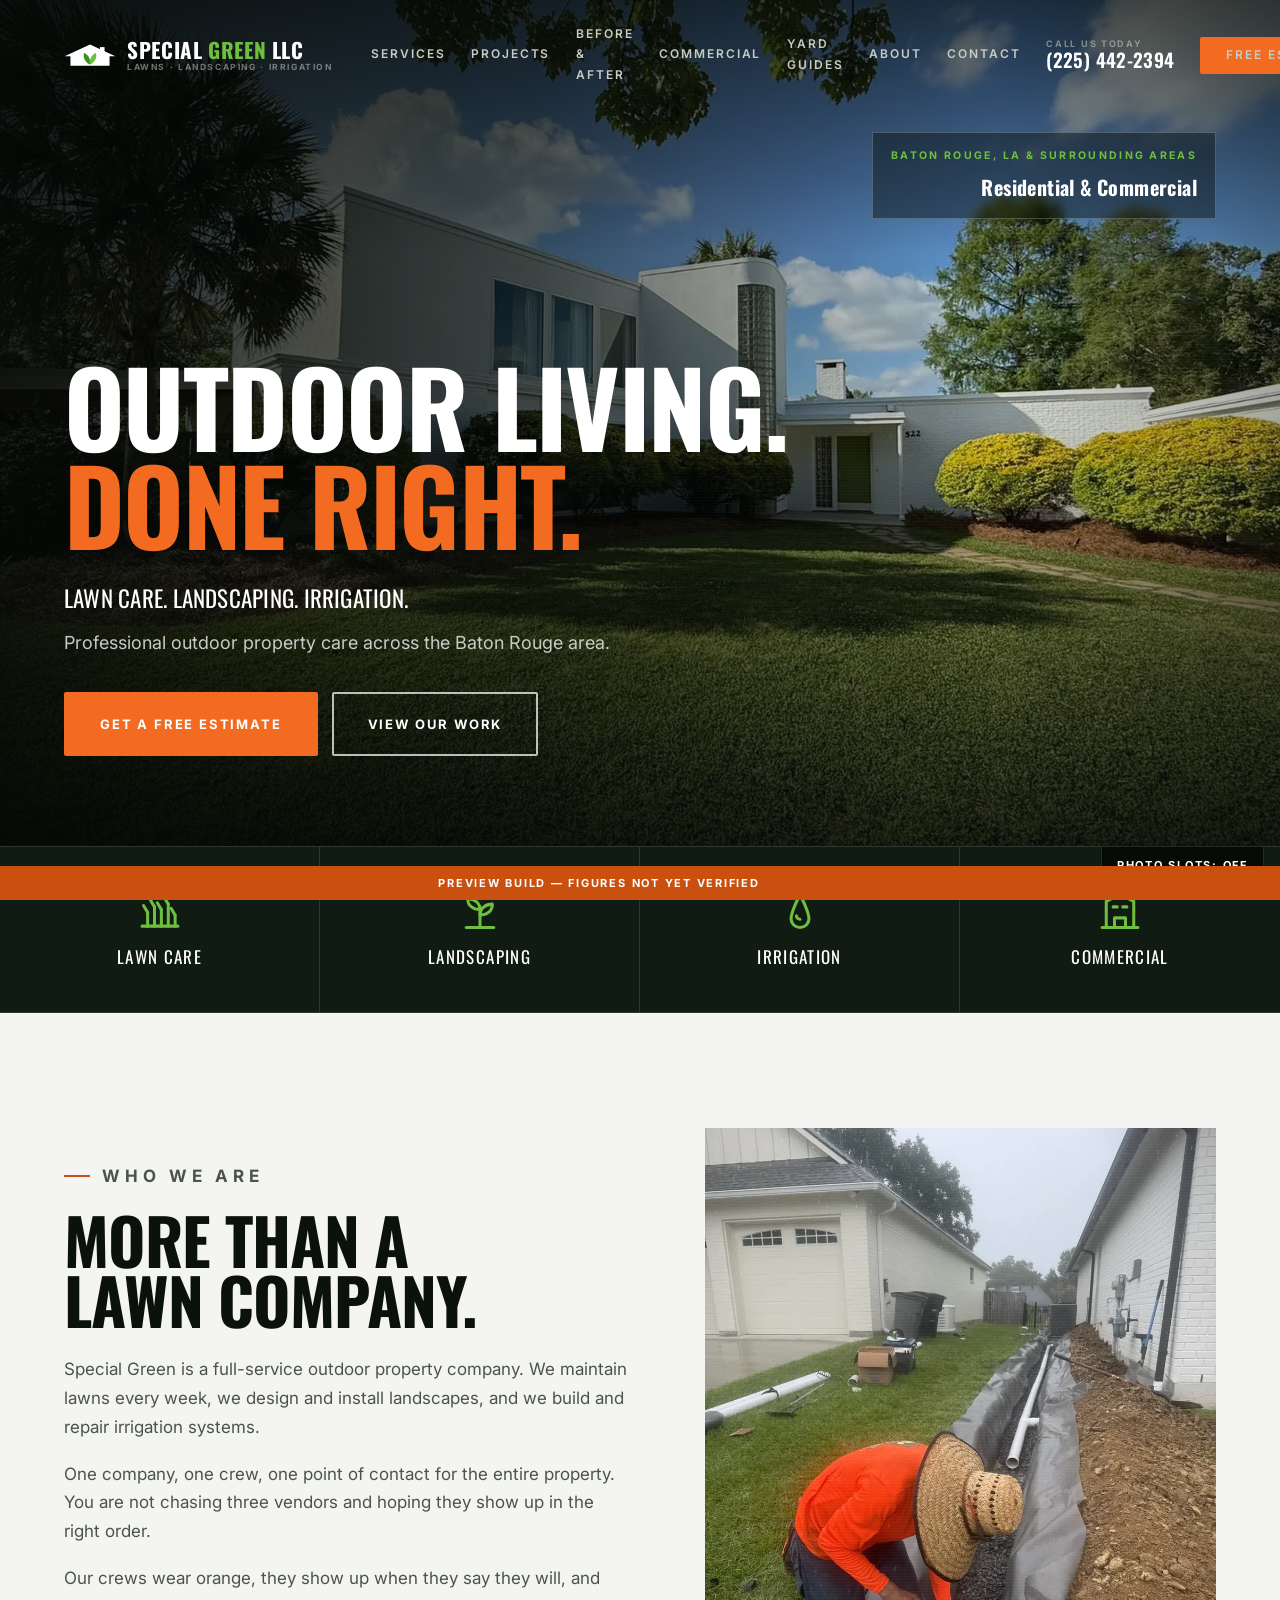
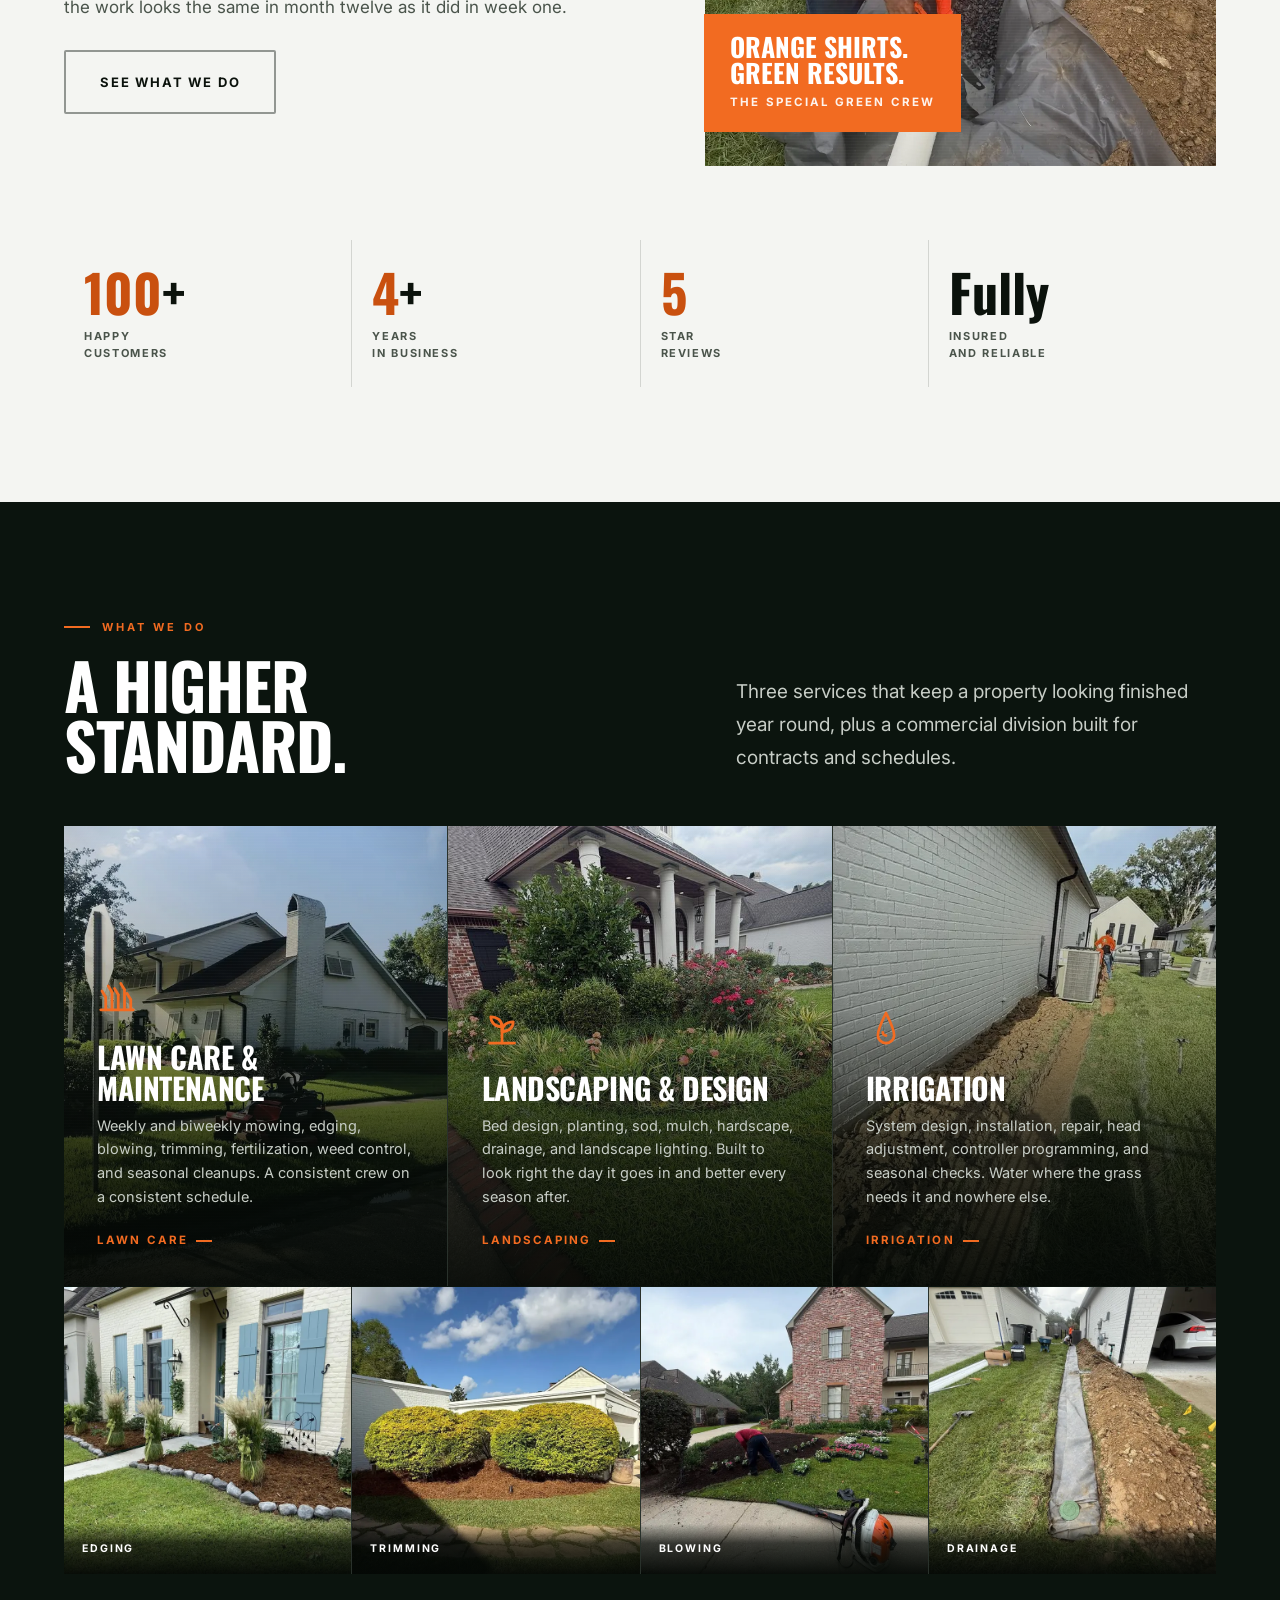
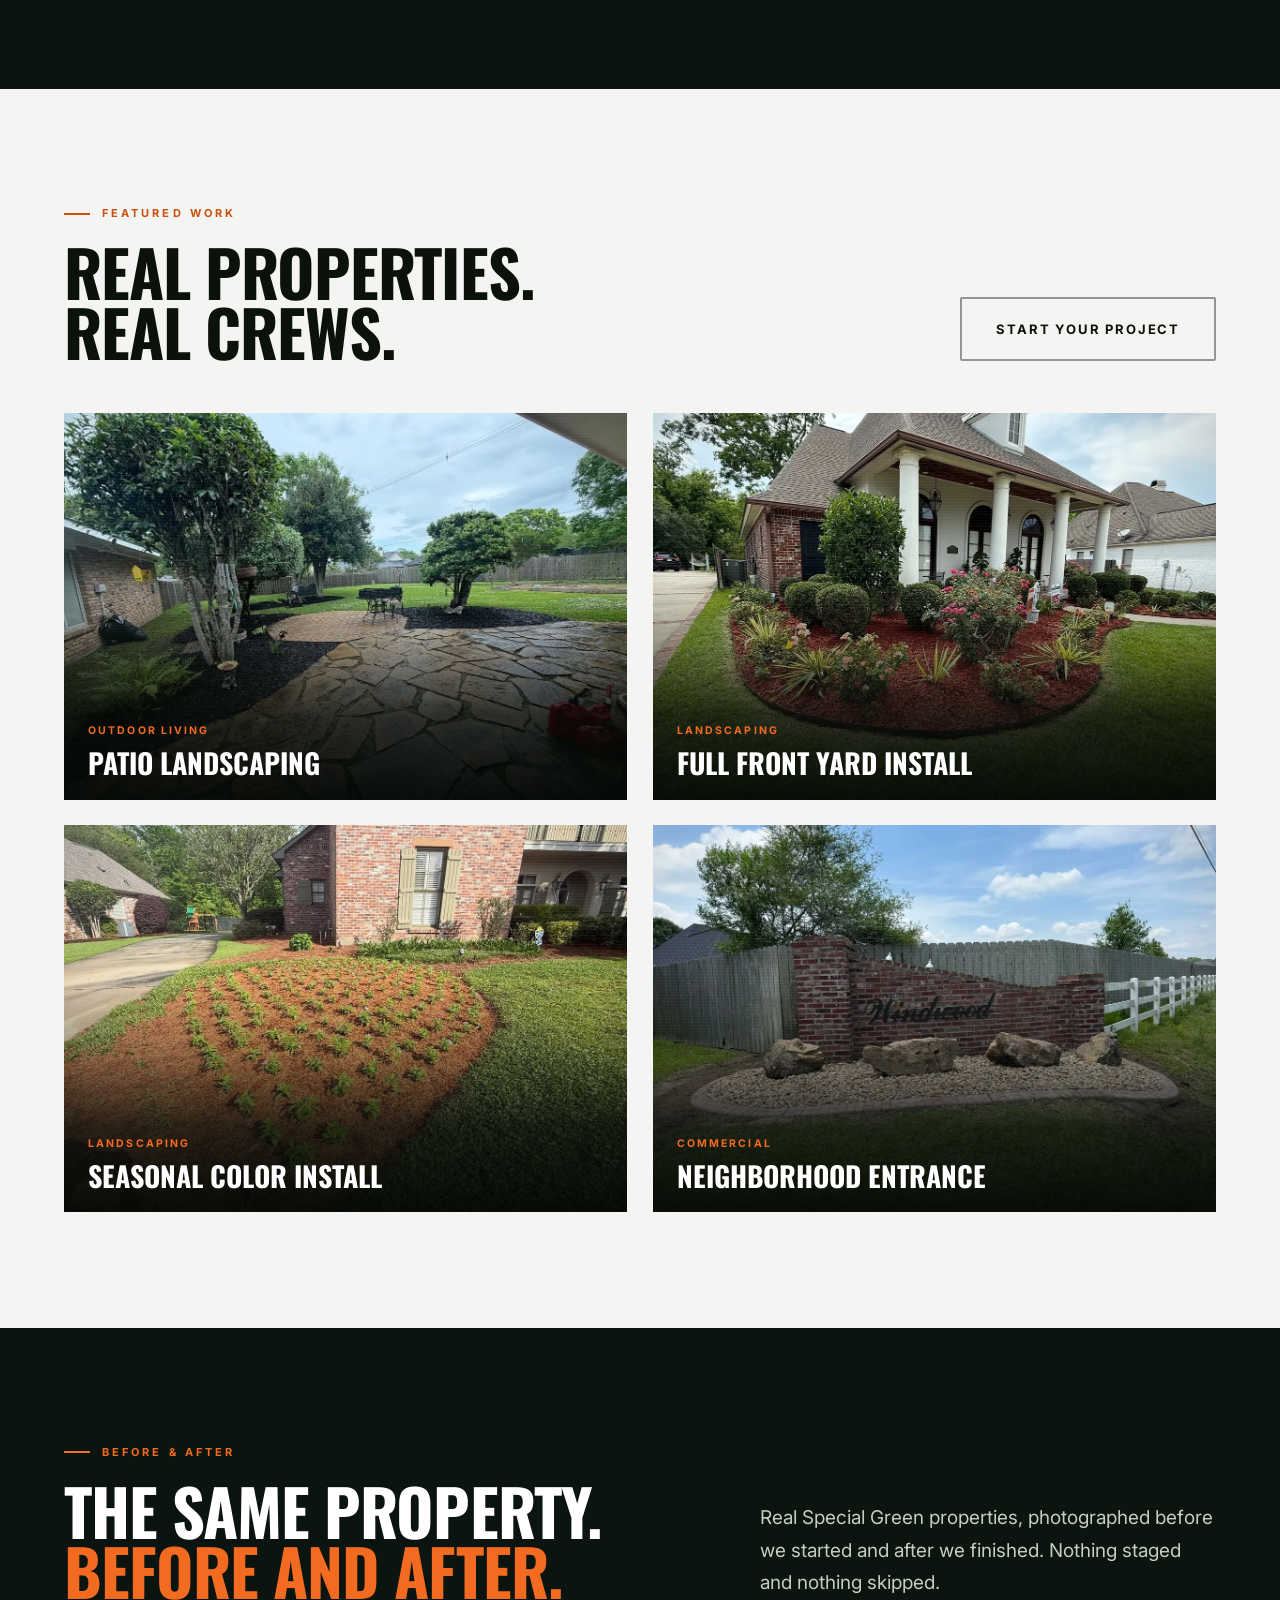
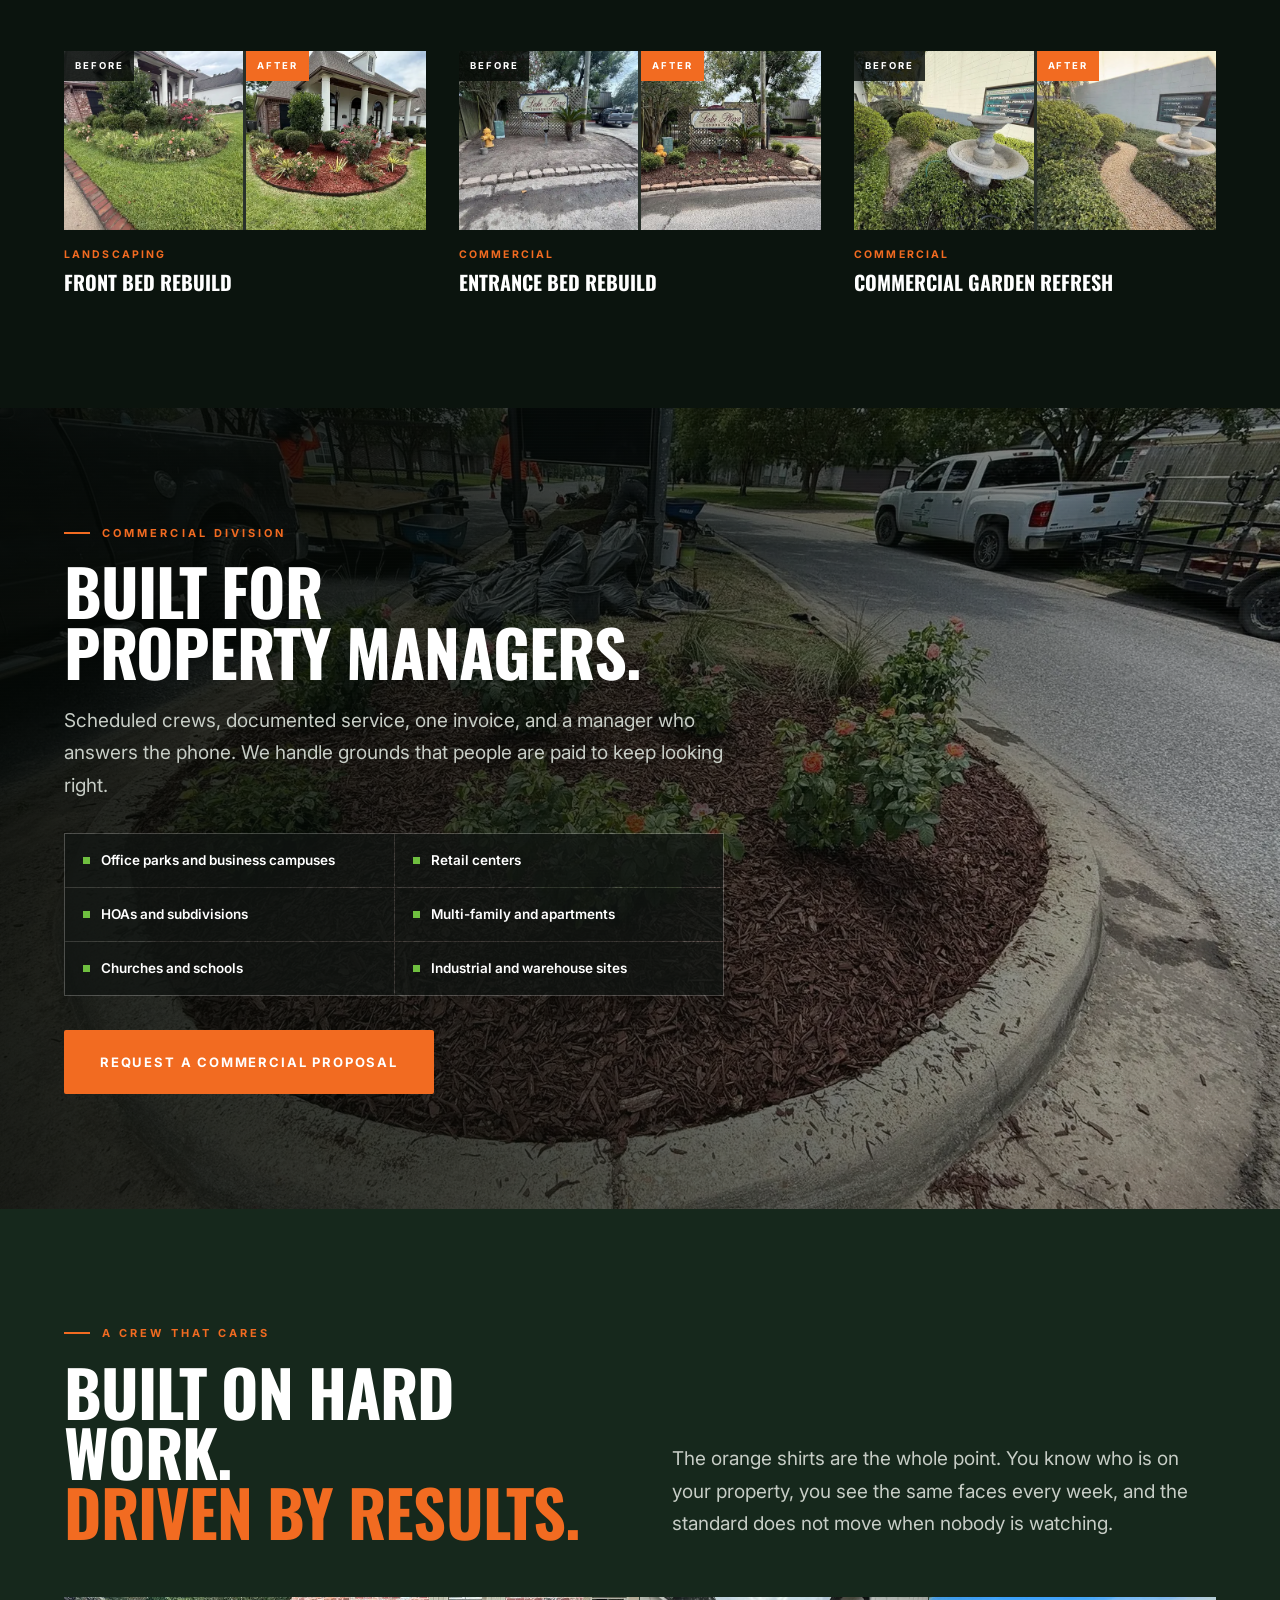
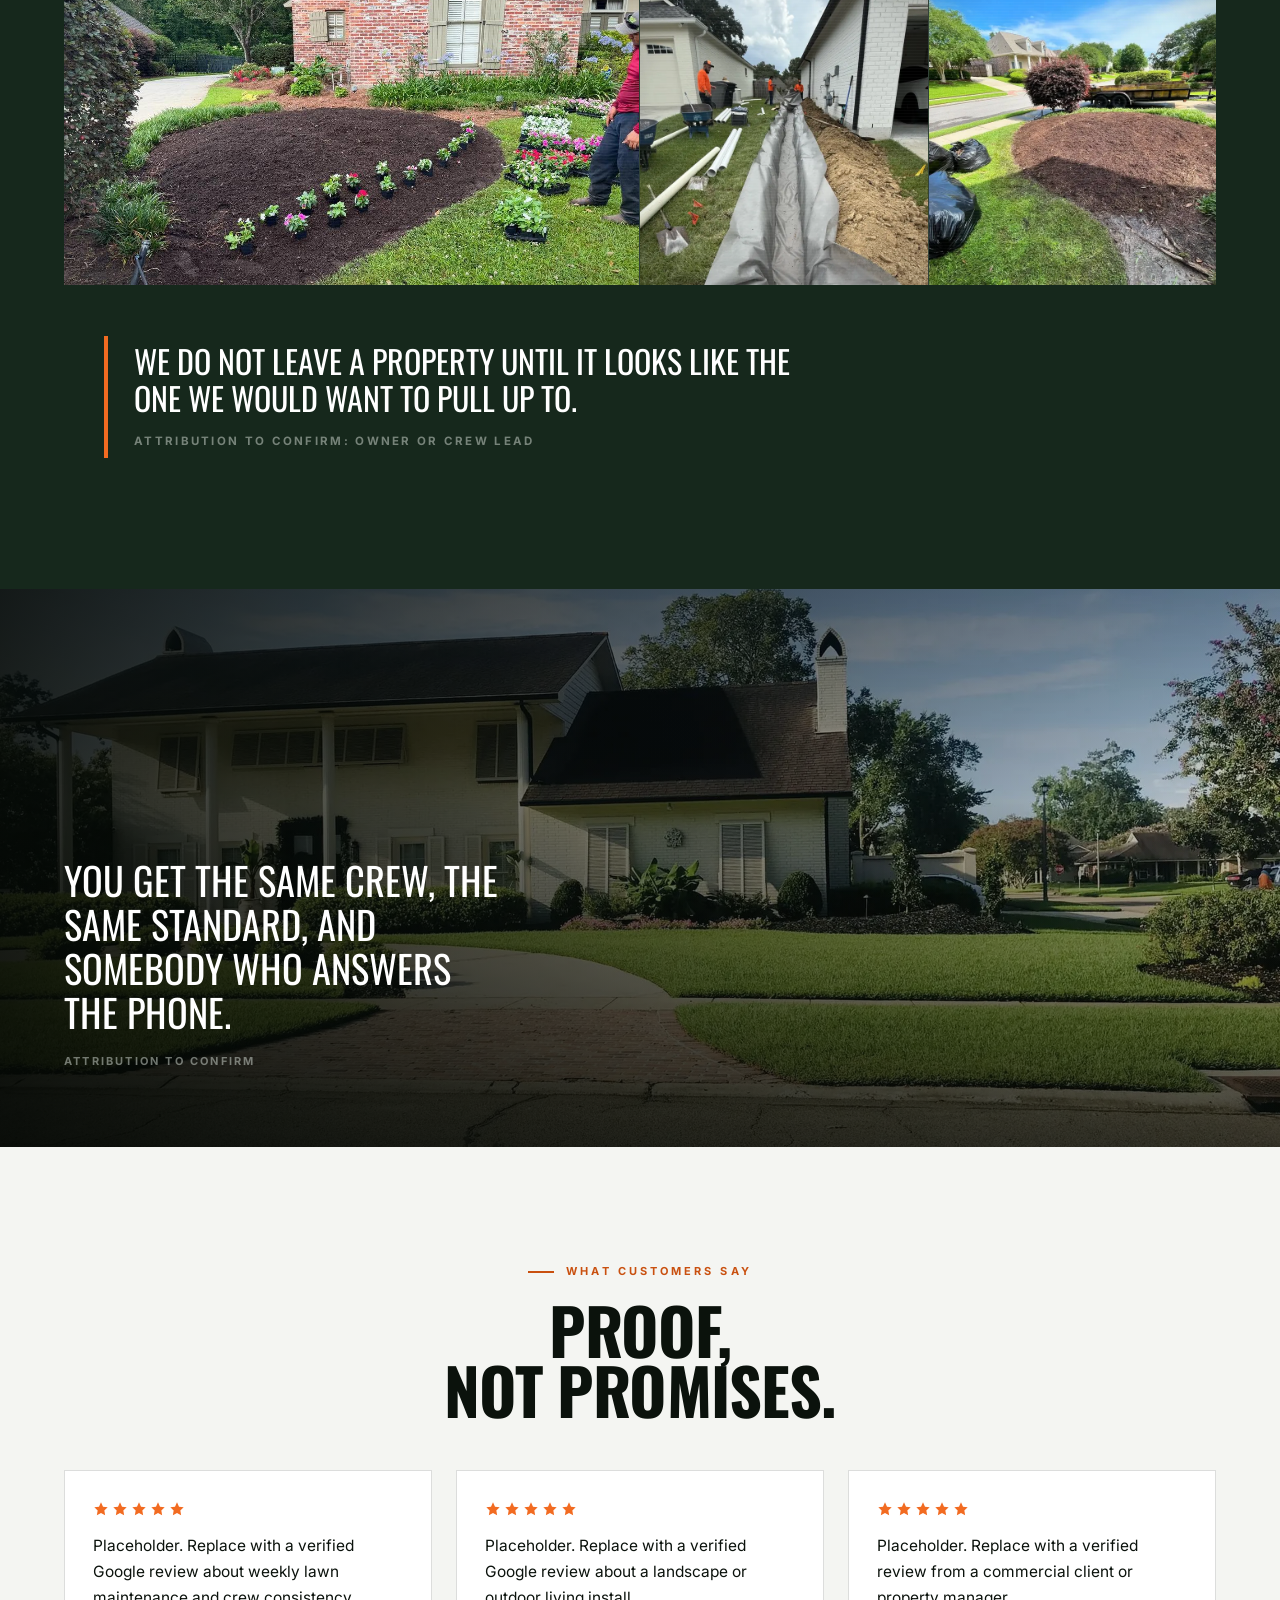
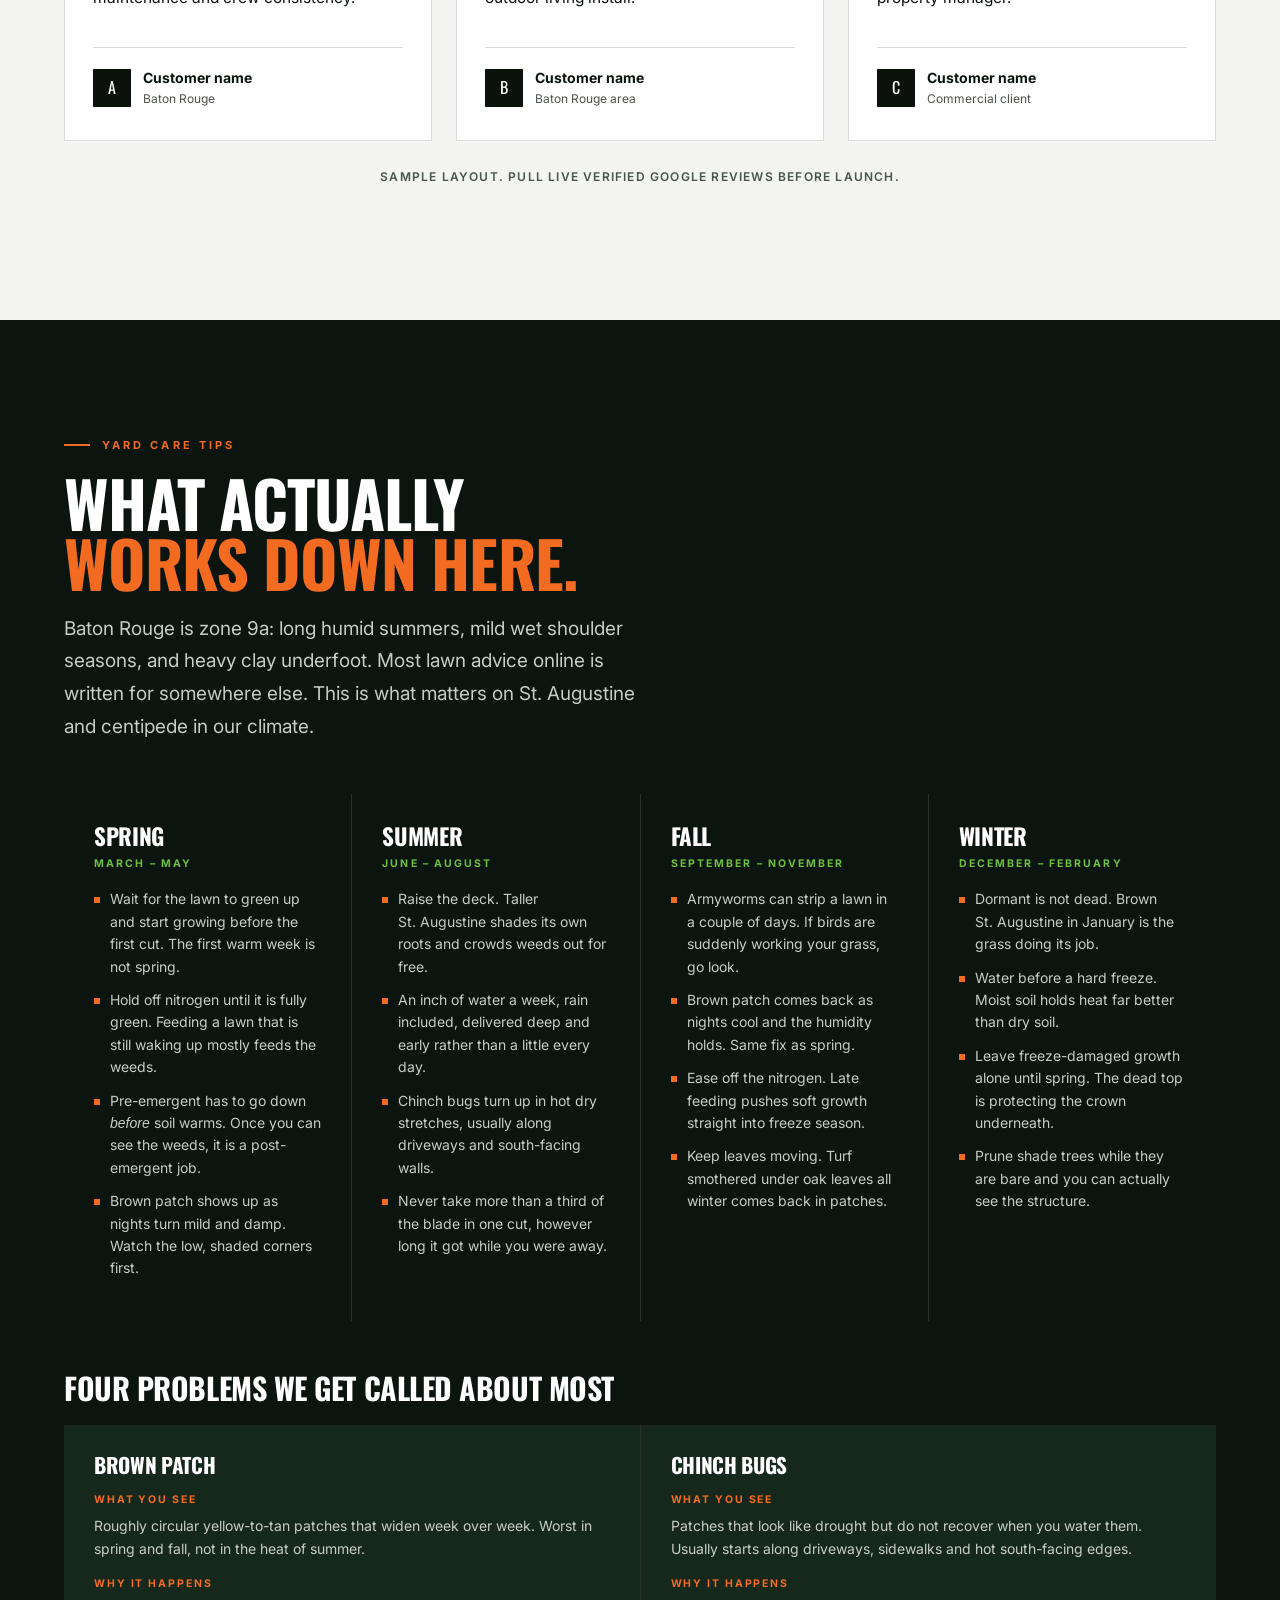
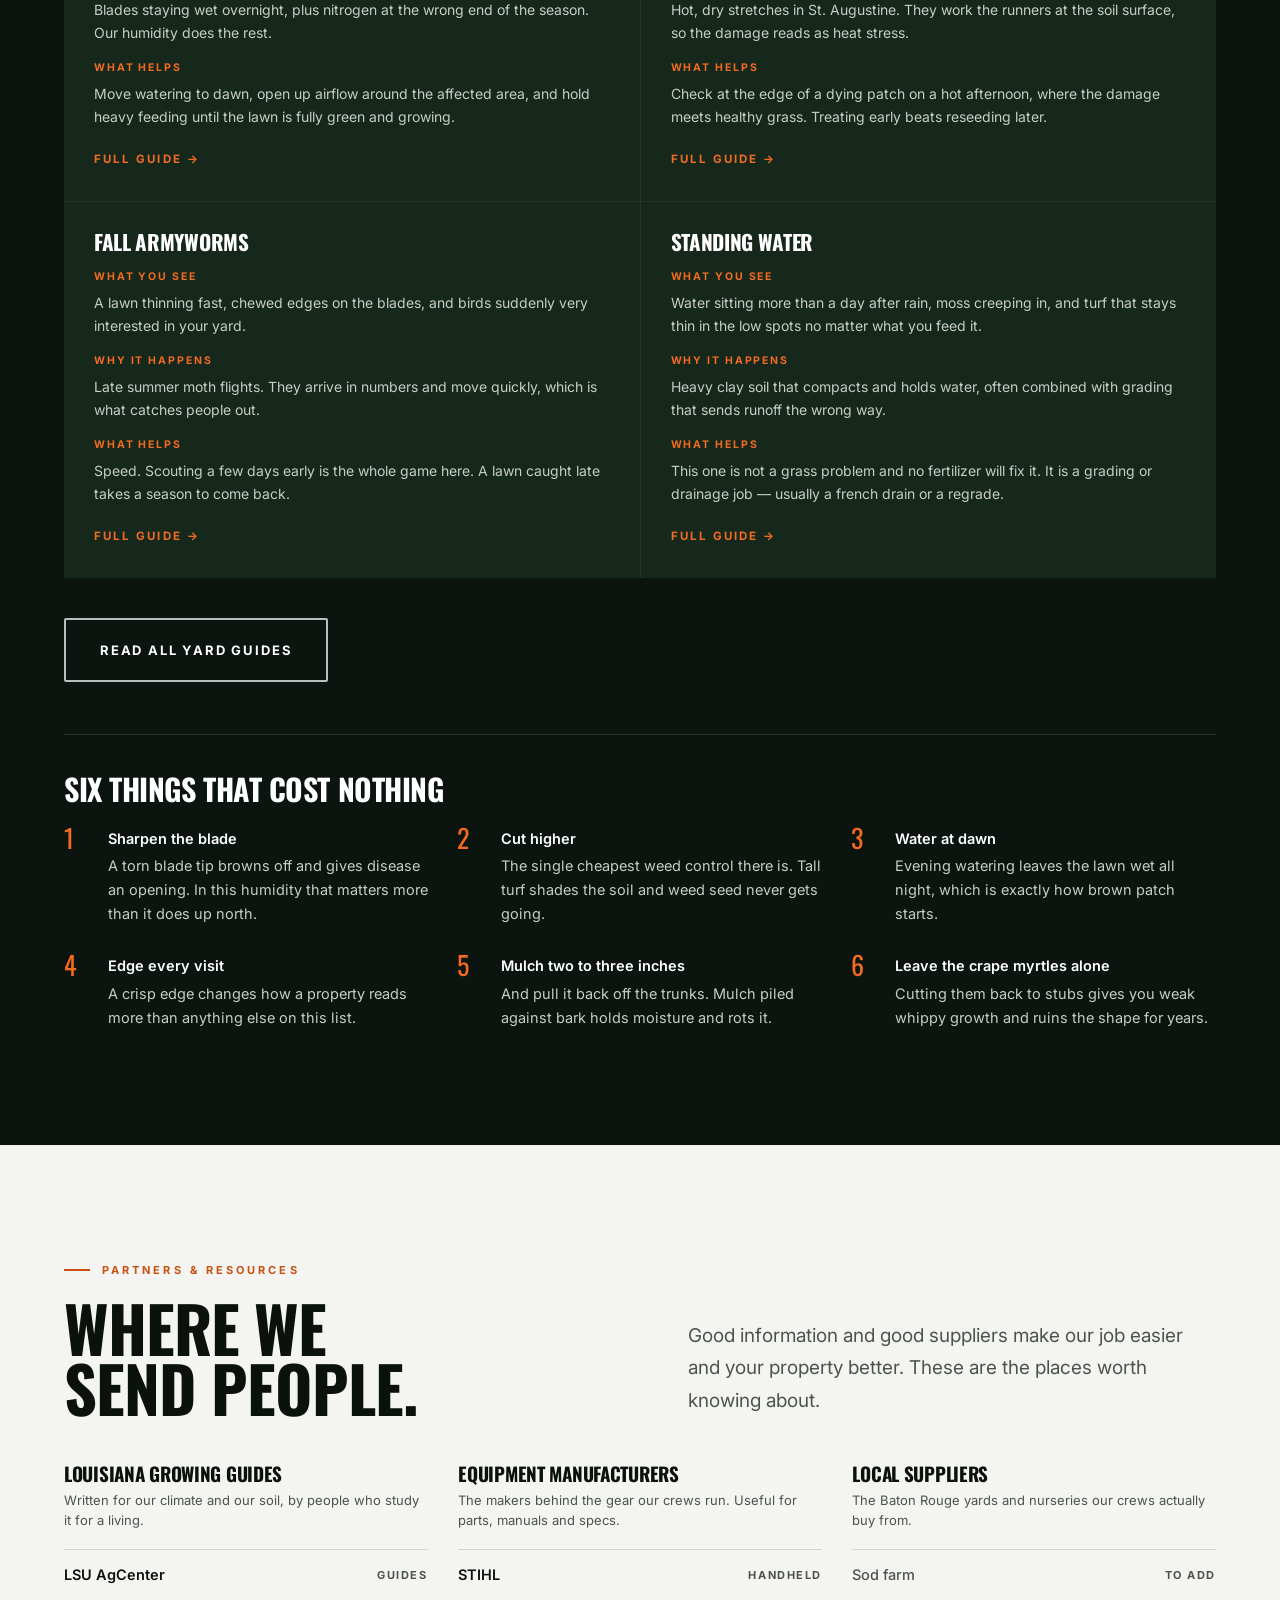
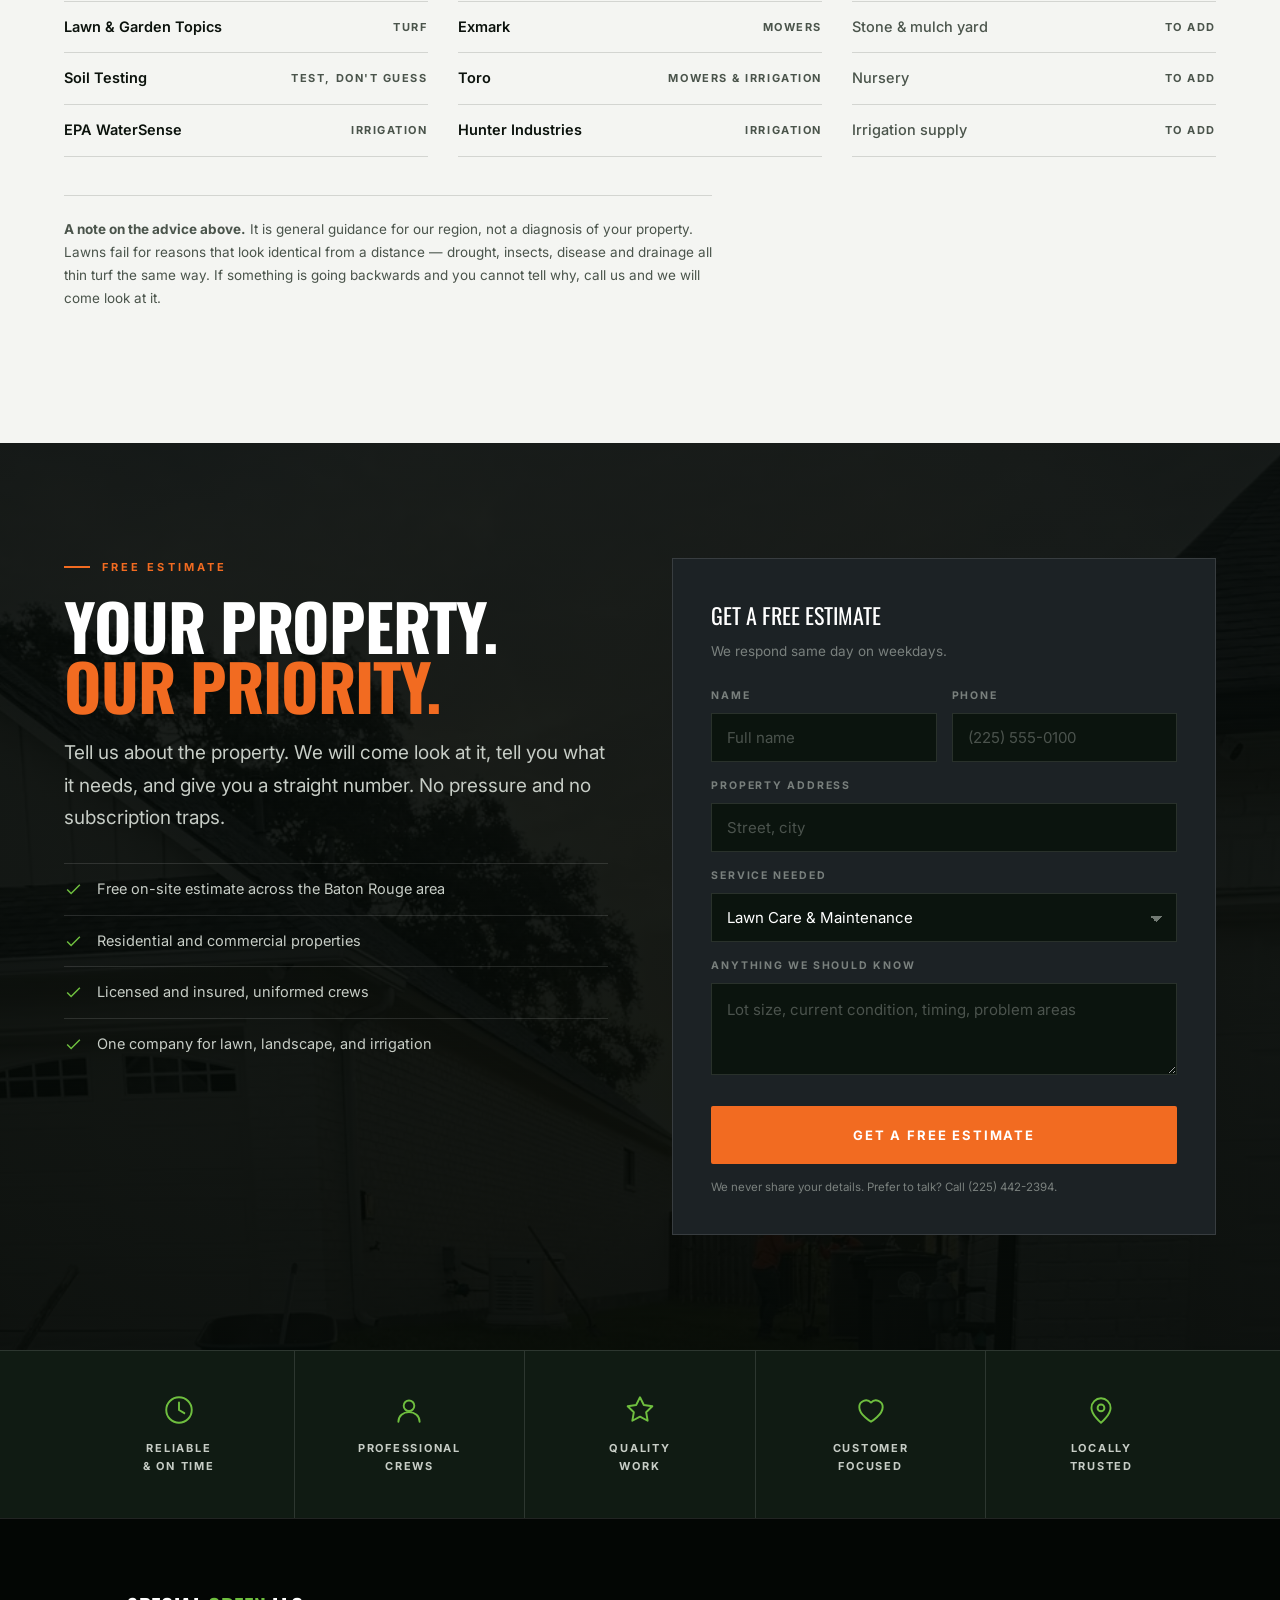
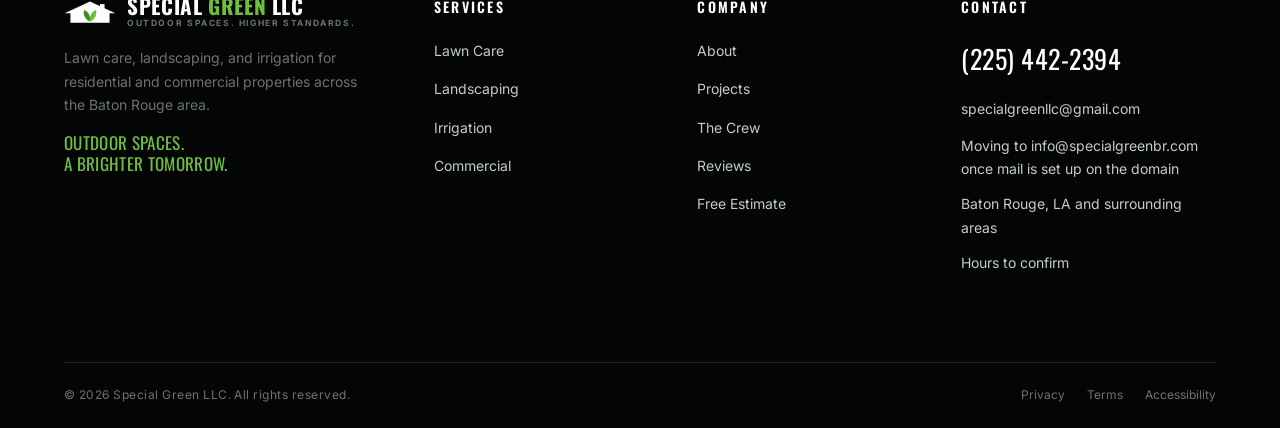
==== commit a39a061b: "Build out the yard guides as their own pages Seven pages under /guides/, each targeting one question" ====
--- a/index.html
+++ b/index.html
@@ -562,7 +562,7 @@
       <a href="#work">Projects</a>
       <a href="#transformations">Before &amp; After</a>
       <a href="#commercial">Commercial</a>
-      <a href="#tips">Yard Tips</a>
+      <a href="/guides/">Yard Guides</a>
       <a href="#crew">About</a>
       <a href="#estimate">Contact</a>
       <a class="tel" href="tel:+12254422394"><span class="tel-lbl">Call Us Today</span>(225) 442-2394</a>
@@ -905,7 +905,7 @@
           <dd>Blades staying wet overnight, plus nitrogen at the wrong end of the season. Our humidity does the rest.</dd>
           <dt>What helps</dt>
           <dd>Move watering to dawn, open up airflow around the affected area, and hold heavy feeding until the lawn is fully green and growing.</dd>
-        </dl>
+        </dl><p style="margin:16px 0 0"><a href="/guides/brown-patch-st-augustine/" style="font-size:11.5px;font-weight:700;letter-spacing:.18em;text-transform:uppercase;color:var(--orange);text-decoration:none">Full guide &rarr;</a></p>
       </article>
       <article class="prob">
         <h4 class="h">Chinch Bugs</h4>
@@ -916,7 +916,7 @@
           <dd>Hot, dry stretches in St.&nbsp;Augustine. They work the runners at the soil surface, so the damage reads as heat stress.</dd>
           <dt>What helps</dt>
           <dd>Check at the edge of a dying patch on a hot afternoon, where the damage meets healthy grass. Treating early beats reseeding later.</dd>
-        </dl>
+        </dl><p style="margin:16px 0 0"><a href="/guides/chinch-bugs-or-drought/" style="font-size:11.5px;font-weight:700;letter-spacing:.18em;text-transform:uppercase;color:var(--orange);text-decoration:none">Full guide &rarr;</a></p>
       </article>
       <article class="prob">
         <h4 class="h">Fall Armyworms</h4>
@@ -927,7 +927,7 @@
           <dd>Late summer moth flights. They arrive in numbers and move quickly, which is what catches people out.</dd>
           <dt>What helps</dt>
           <dd>Speed. Scouting a few days early is the whole game here. A lawn caught late takes a season to come back.</dd>
-        </dl>
+        </dl><p style="margin:16px 0 0"><a href="/guides/fall-armyworms/" style="font-size:11.5px;font-weight:700;letter-spacing:.18em;text-transform:uppercase;color:var(--orange);text-decoration:none">Full guide &rarr;</a></p>
       </article>
       <article class="prob">
         <h4 class="h">Standing Water</h4>
@@ -938,9 +938,11 @@
           <dd>Heavy clay soil that compacts and holds water, often combined with grading that sends runoff the wrong way.</dd>
           <dt>What helps</dt>
           <dd>This one is not a grass problem and no fertilizer will fix it. It is a grading or drainage job &mdash; usually a french drain or a regrade.</dd>
-        </dl>
-      </article>
-    </div>
+        </dl><p style="margin:16px 0 0"><a href="/guides/yard-holds-water-after-rain/" style="font-size:11.5px;font-weight:700;letter-spacing:.18em;text-transform:uppercase;color:var(--orange);text-decoration:none">Full guide &rarr;</a></p>
+      </article>
+    </div>
+
+    <p style="margin:clamp(28px,3.2vw,40px) 0 0"><a class="btn btn--ghost" href="/guides/" style="color:var(--white)">Read All Yard Guides</a></p>
 
     <div class="wins">
       <h3>Six Things That Cost Nothing</h3>
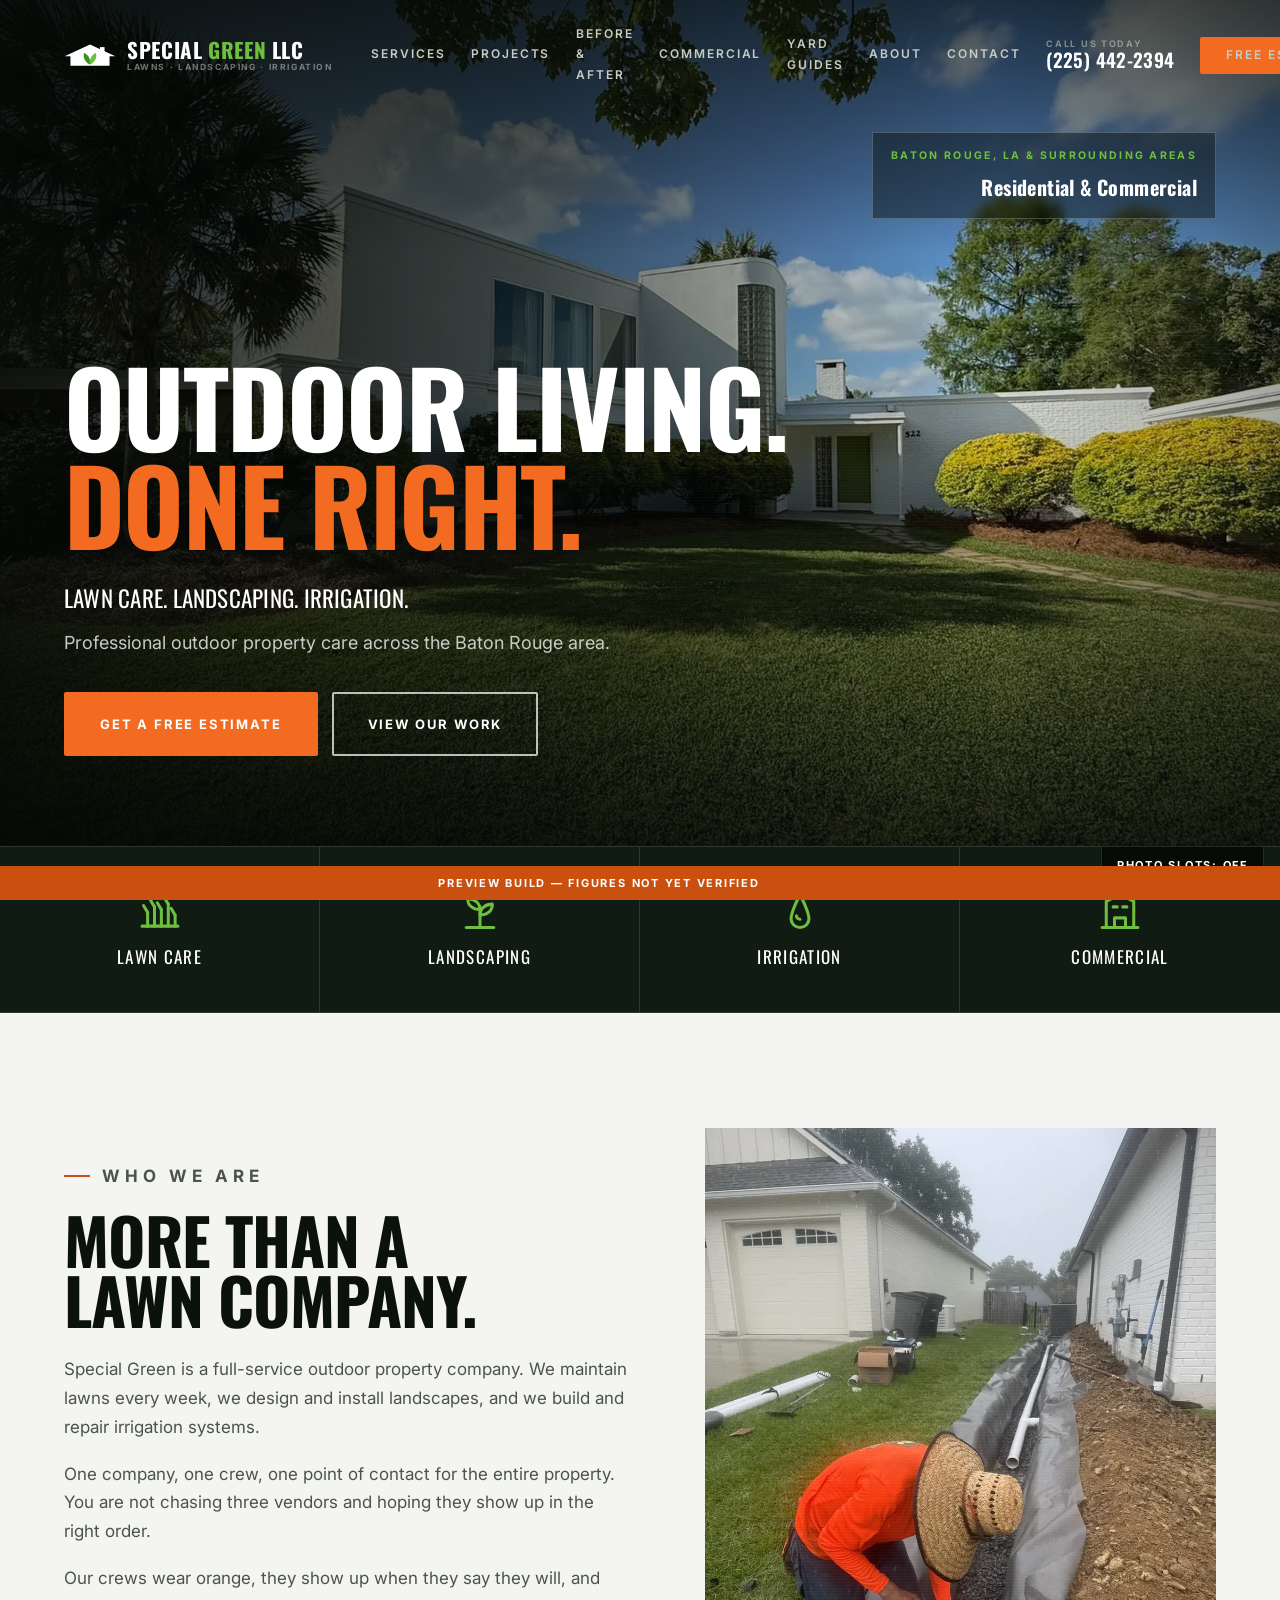
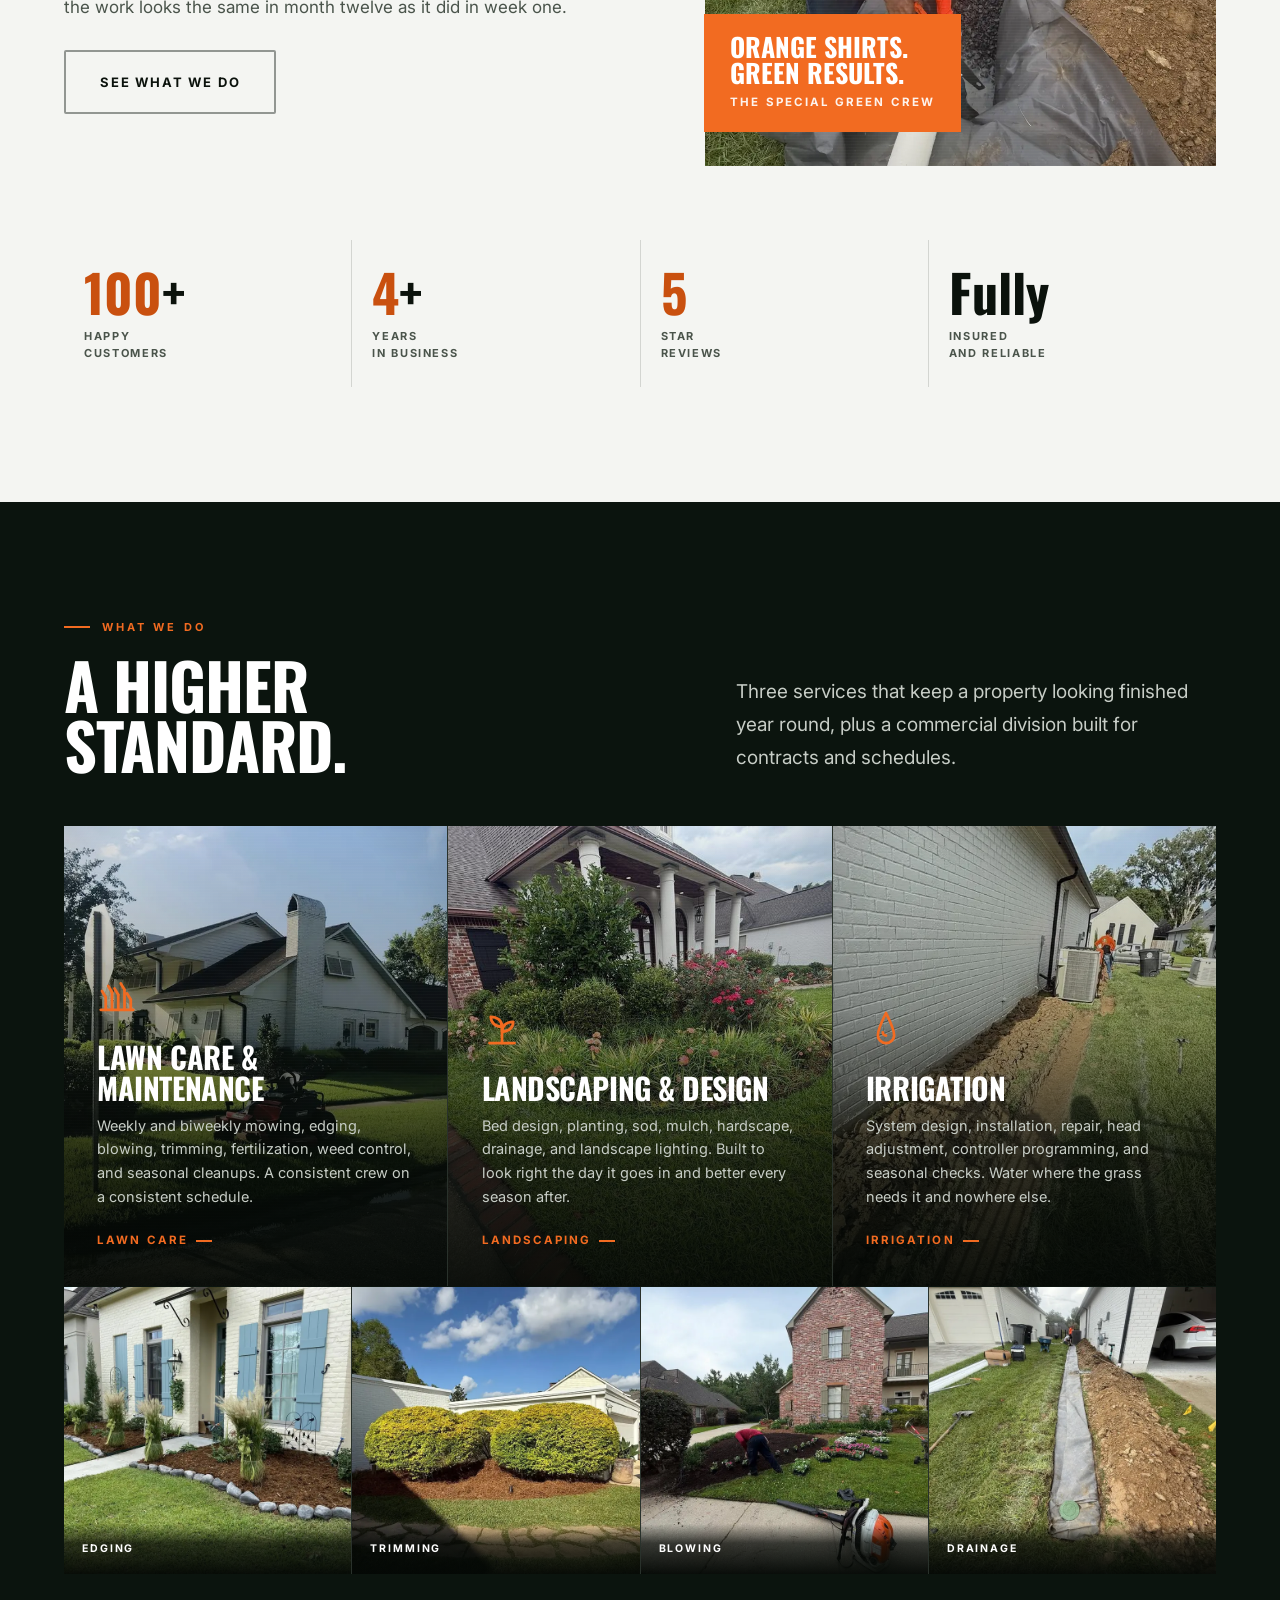
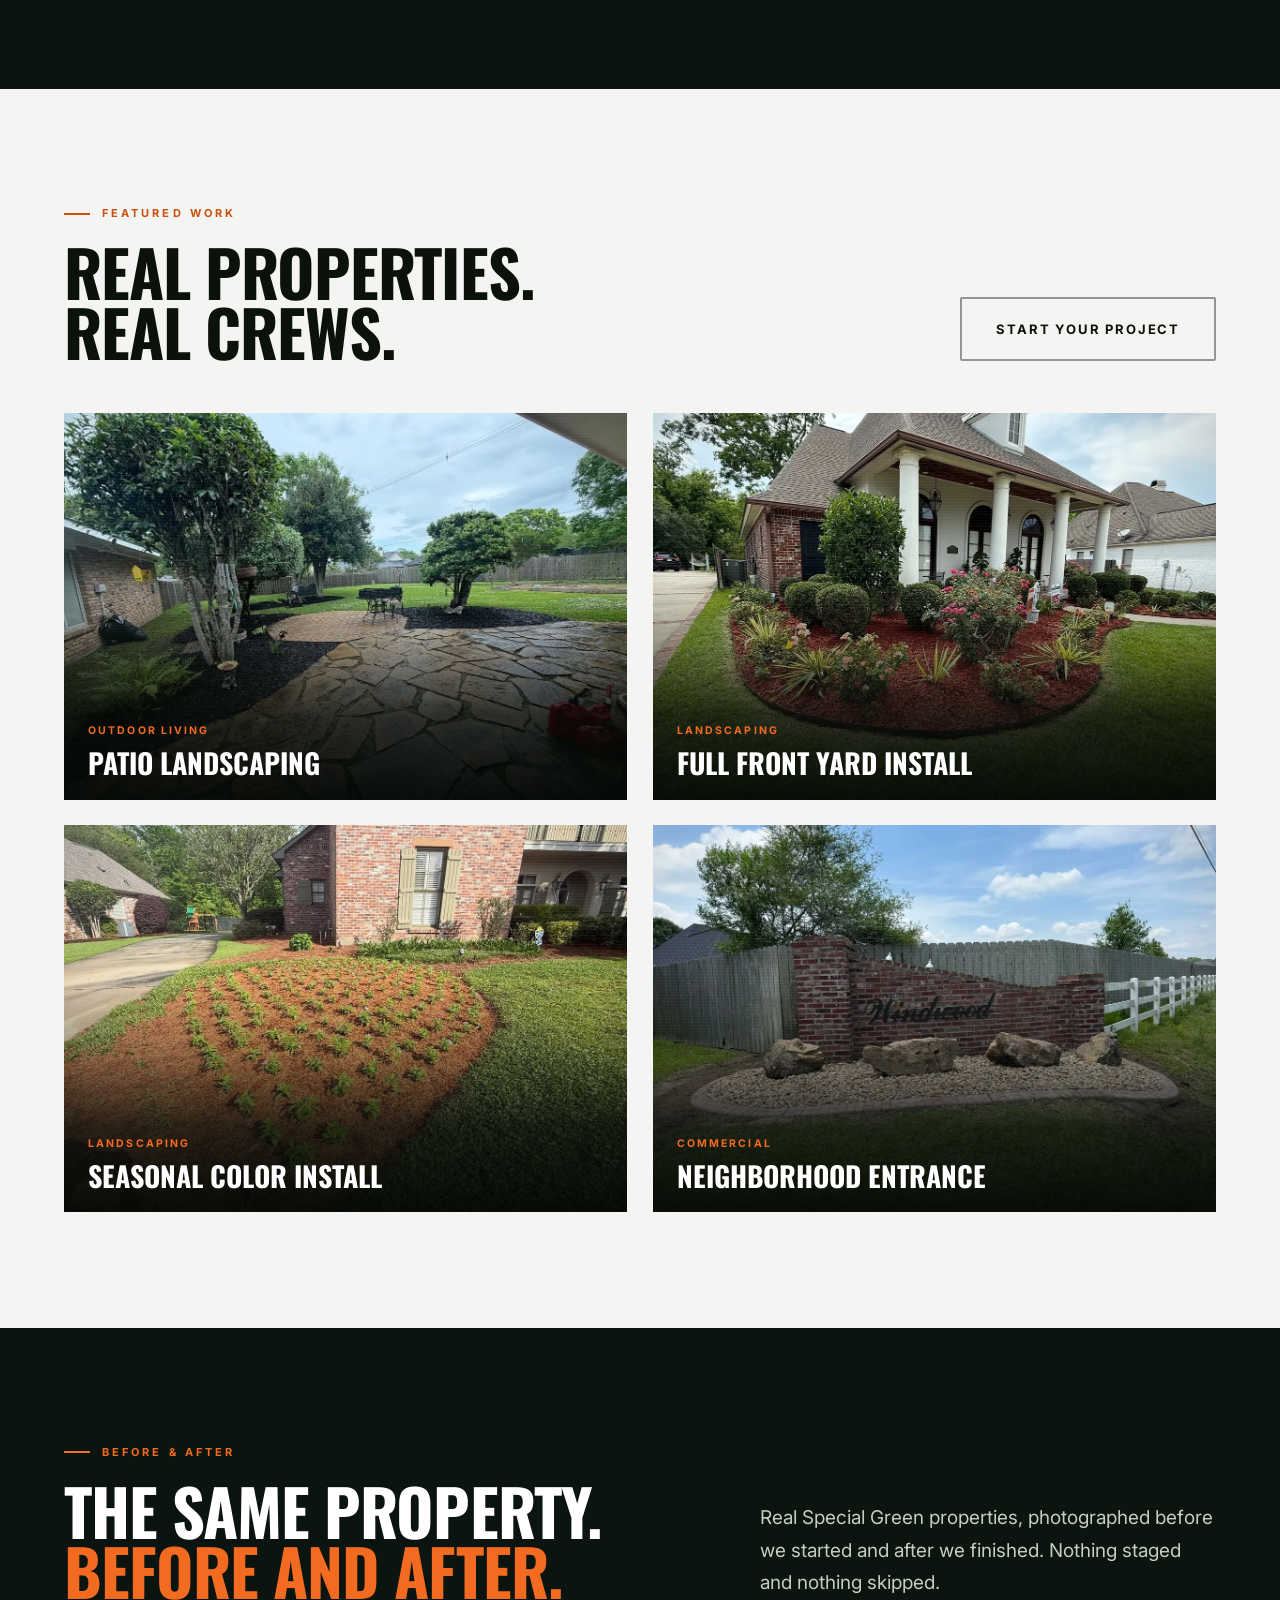
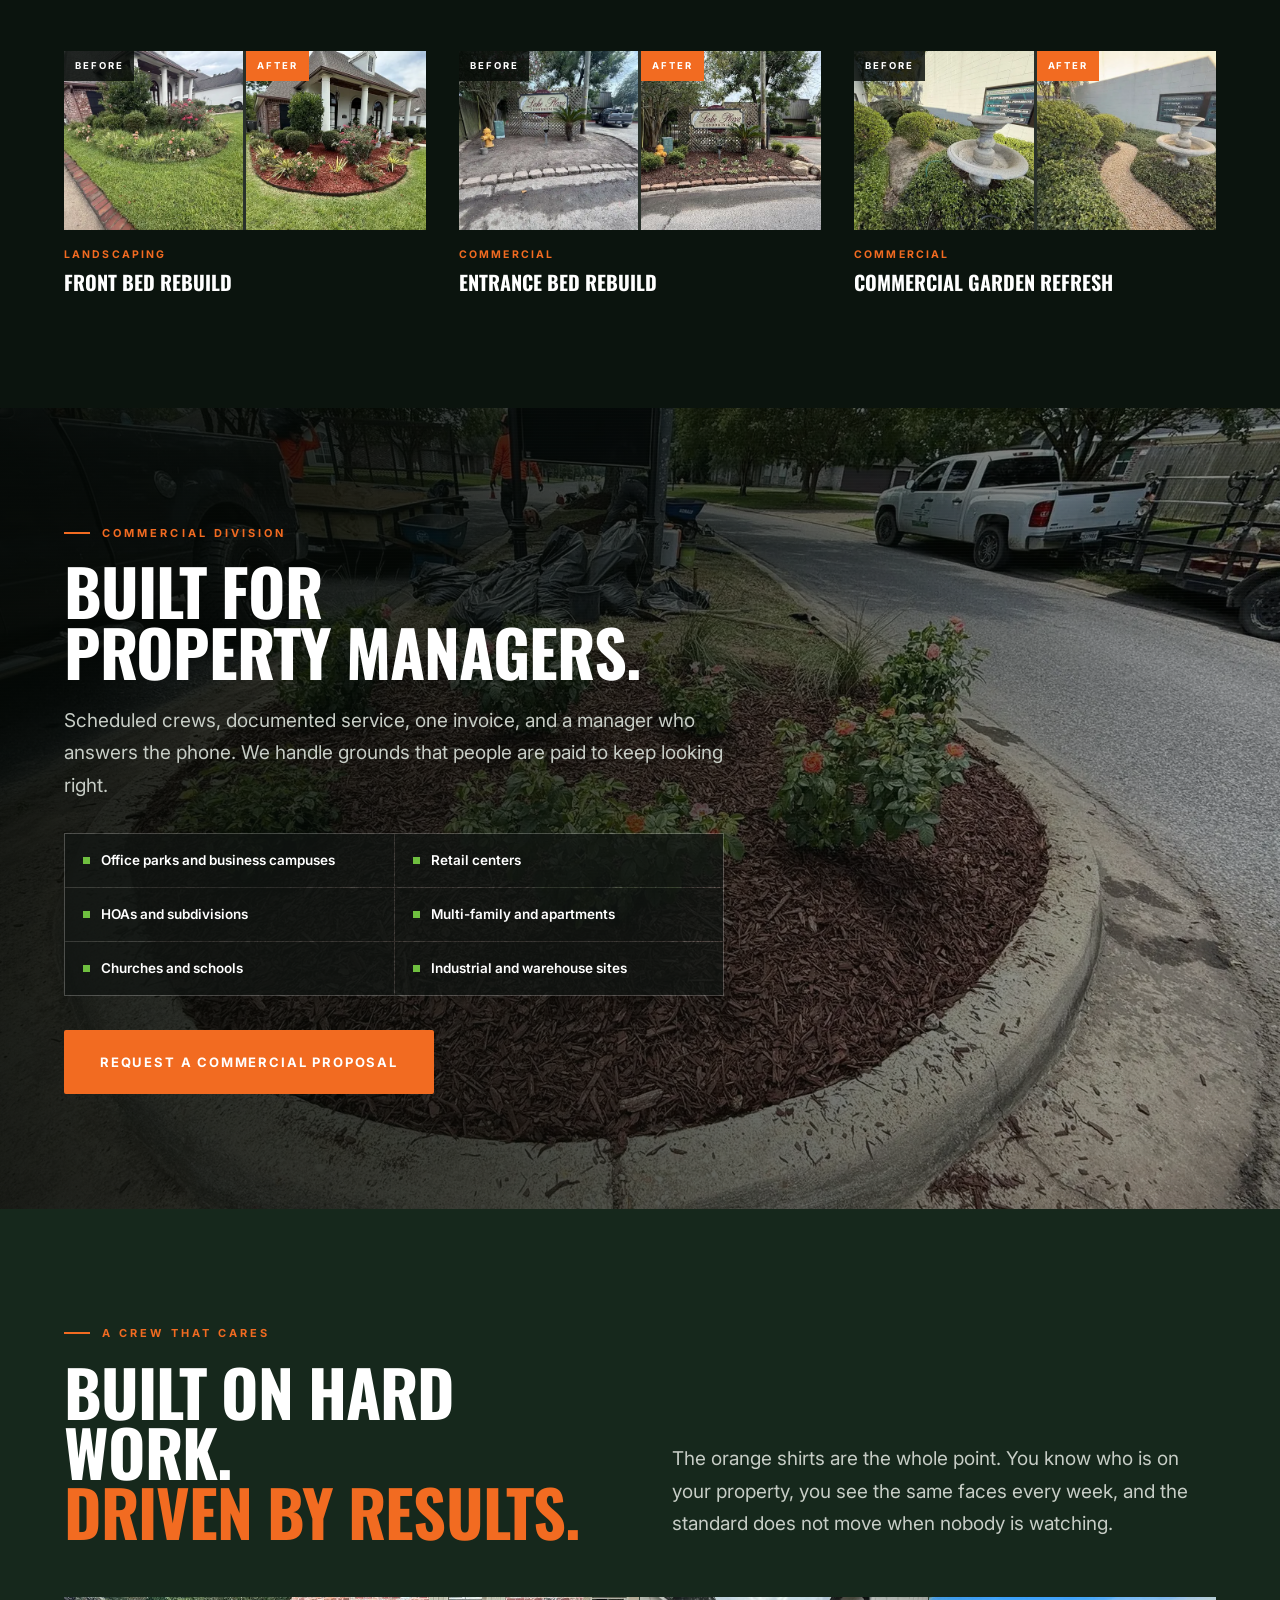
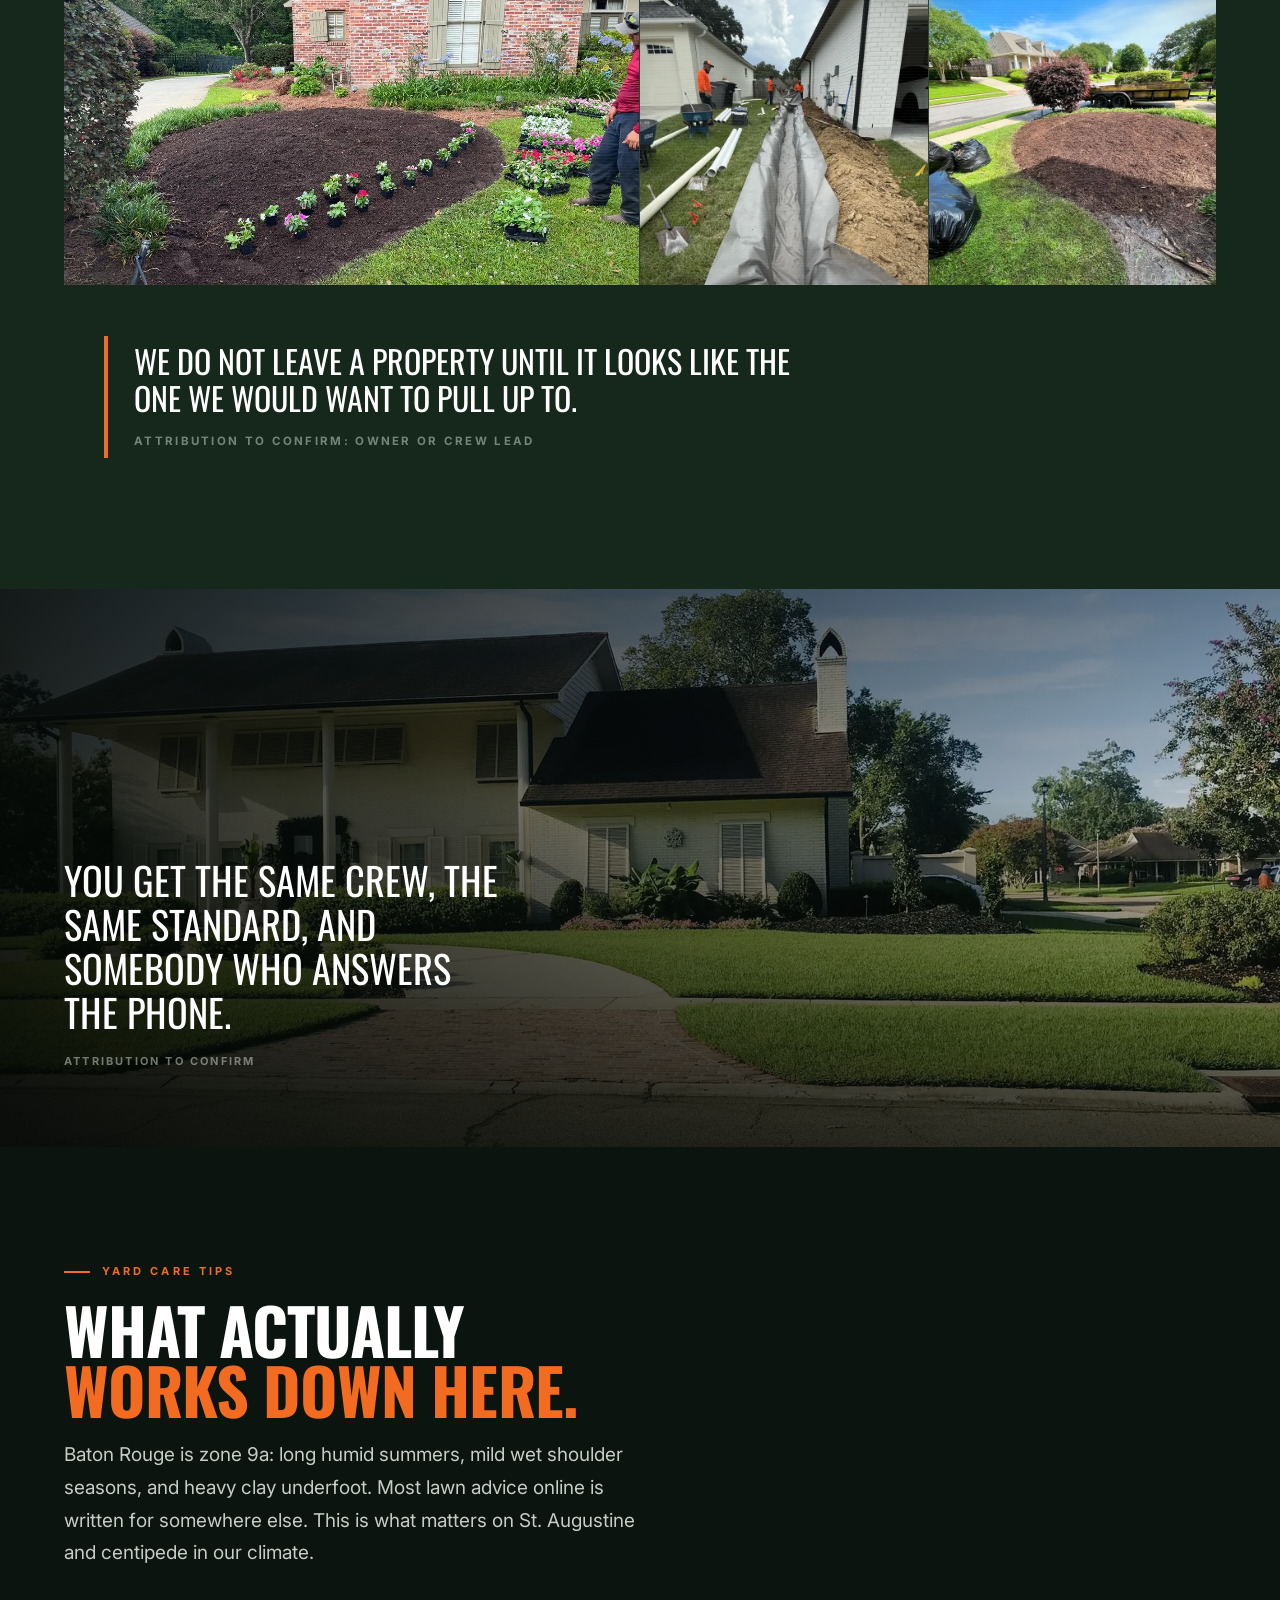
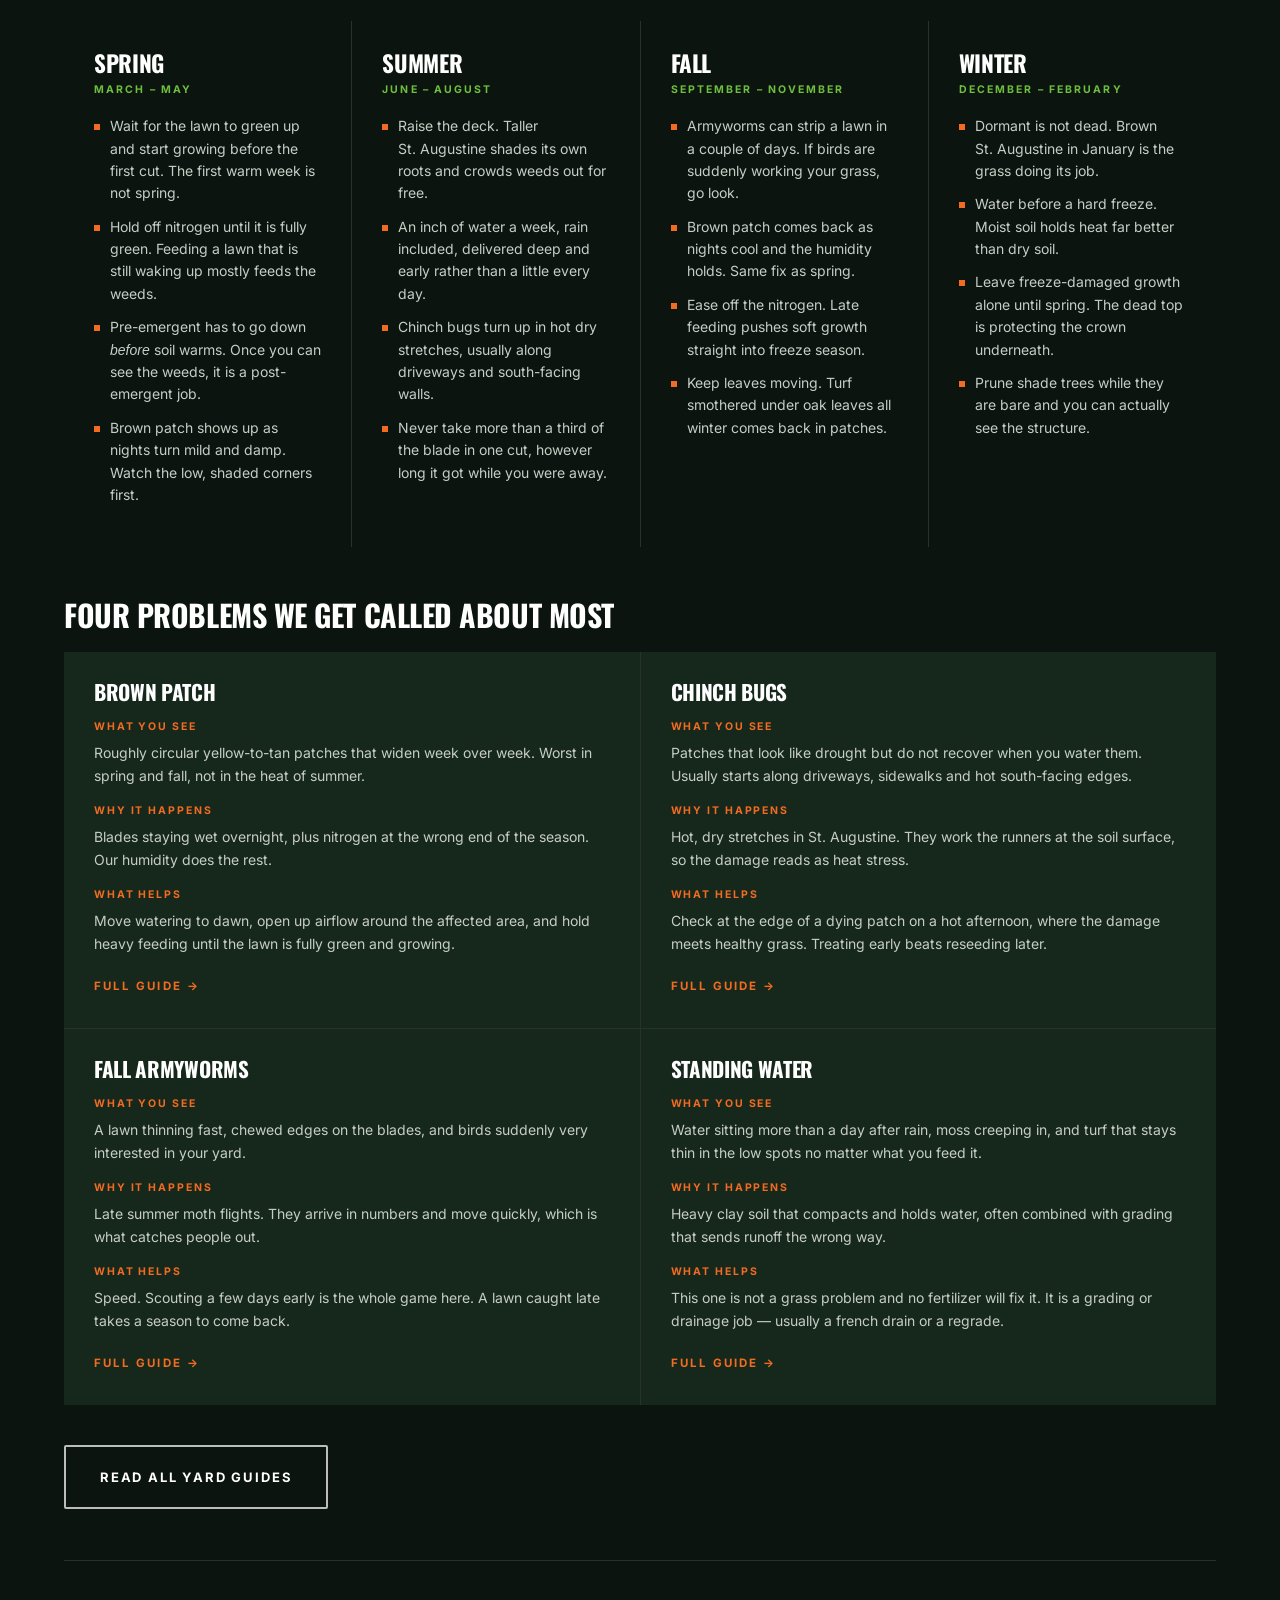
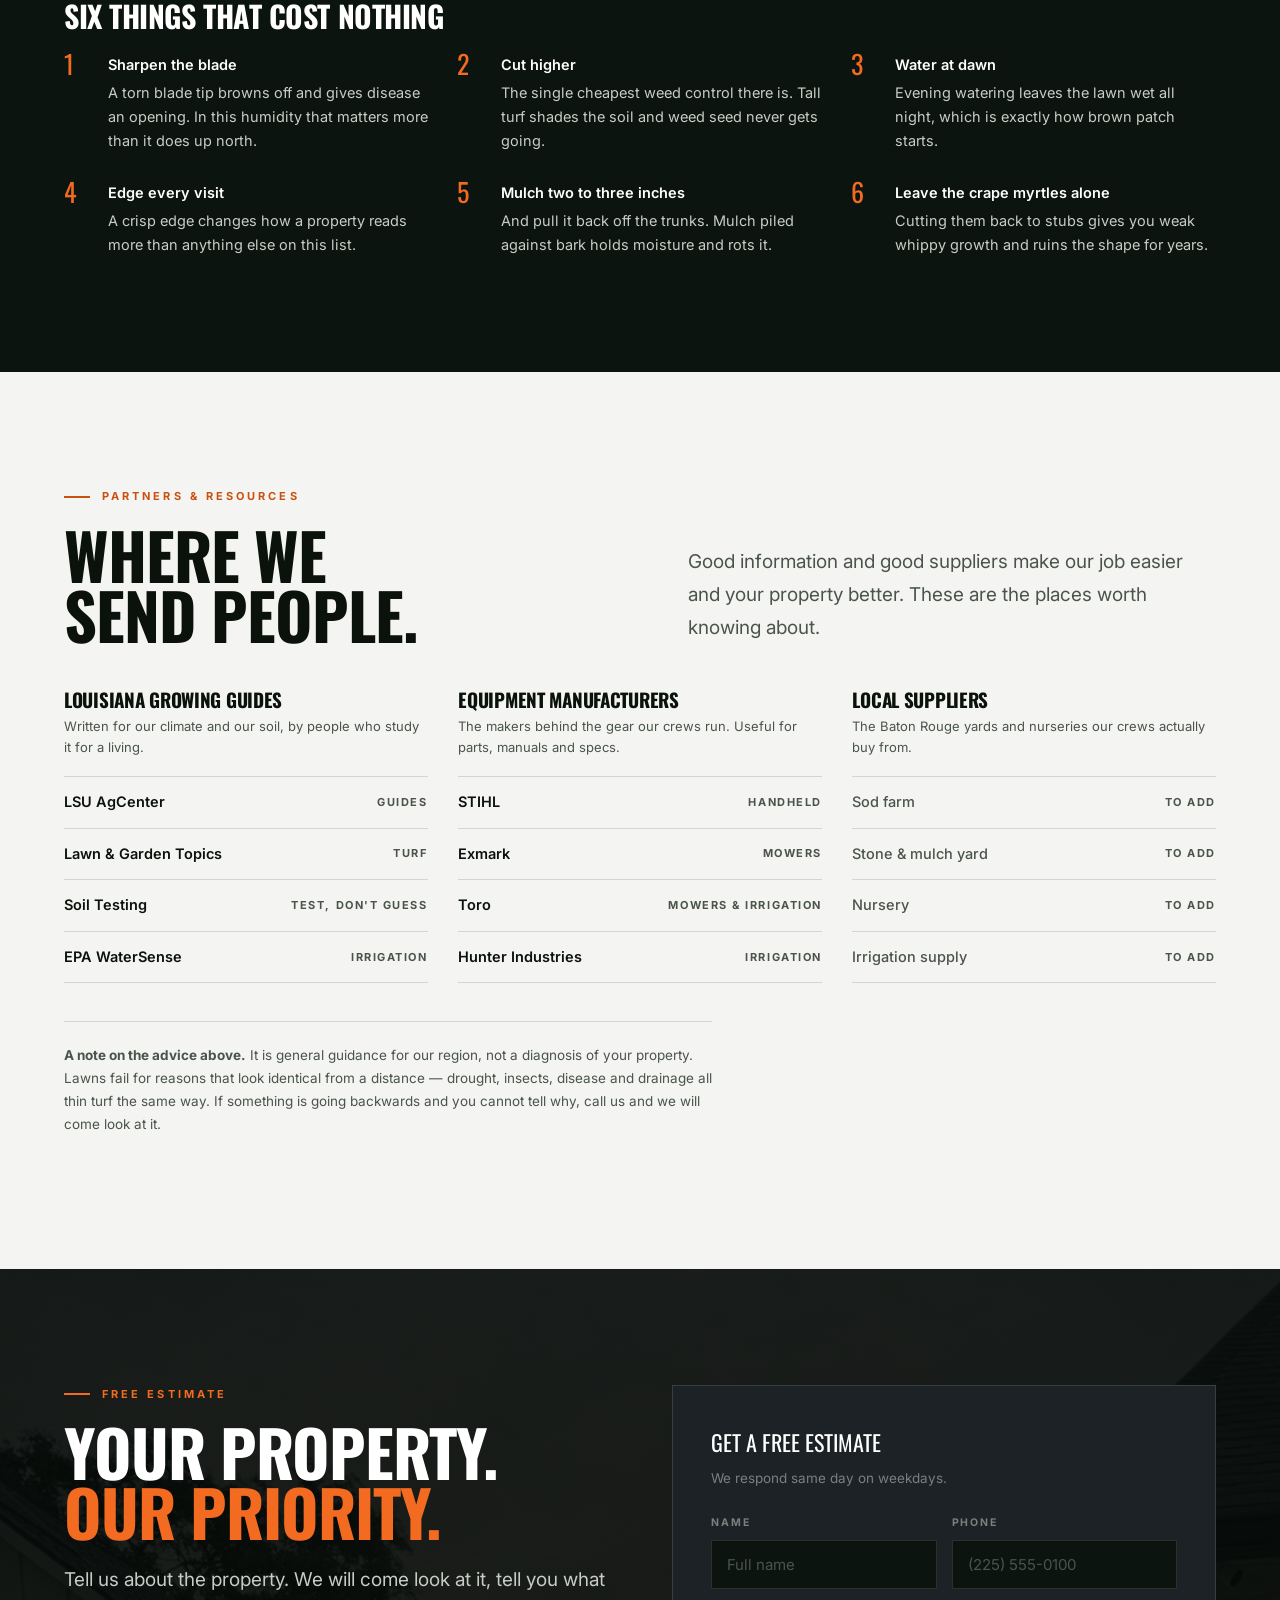
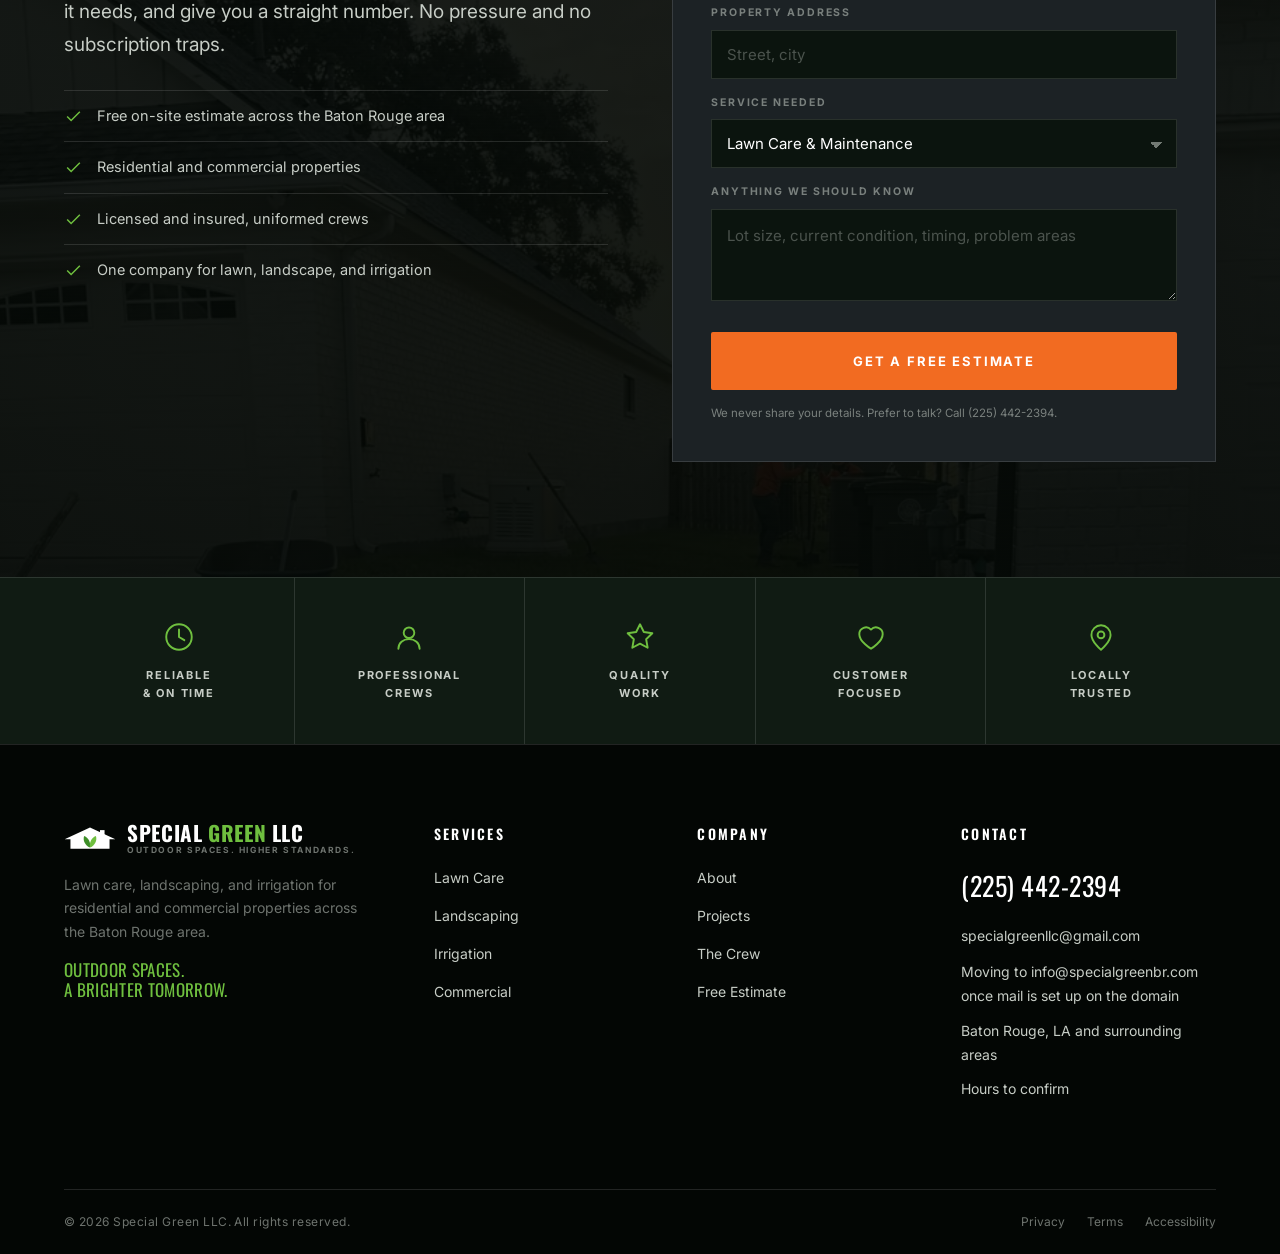
==== commit 184d948b: "Make reviews a data file, and remove the invented ones The three testimonials on the page were place" ====
--- a/index.html
+++ b/index.html
@@ -806,39 +806,8 @@
 </section>
 
 <!-- ============ 8. WHITE REVIEWS ============ -->
-<section class="light pad" id="reviews">
-  <div class="wrap">
-    <div class="rev-head">
-      <p class="eyebrow" style="justify-content:center">What Customers Say</p>
-      <h2>Proof,<br>Not Promises.</h2>
-    </div>
-
-    <div class="rev-grid">
-      <article class="rev">
-        <div class="stars" aria-label="Five stars">
-          <svg viewBox="0 0 24 24"><path d="m12 2 3 6.5 7 .9-5 4.9 1.2 7L12 18l-6.2 3.3L7 14.3 2 9.4l7-.9L12 2Z"/></svg><svg viewBox="0 0 24 24"><path d="m12 2 3 6.5 7 .9-5 4.9 1.2 7L12 18l-6.2 3.3L7 14.3 2 9.4l7-.9L12 2Z"/></svg><svg viewBox="0 0 24 24"><path d="m12 2 3 6.5 7 .9-5 4.9 1.2 7L12 18l-6.2 3.3L7 14.3 2 9.4l7-.9L12 2Z"/></svg><svg viewBox="0 0 24 24"><path d="m12 2 3 6.5 7 .9-5 4.9 1.2 7L12 18l-6.2 3.3L7 14.3 2 9.4l7-.9L12 2Z"/></svg><svg viewBox="0 0 24 24"><path d="m12 2 3 6.5 7 .9-5 4.9 1.2 7L12 18l-6.2 3.3L7 14.3 2 9.4l7-.9L12 2Z"/></svg>
-        </div>
-        <p class="tbd">Placeholder. Replace with a verified Google review about weekly lawn maintenance and crew consistency.</p>
-        <div class="who"><i>A</i><div><b>Customer name</b><span>Baton Rouge</span></div></div>
-      </article>
-      <article class="rev">
-        <div class="stars" aria-label="Five stars">
-          <svg viewBox="0 0 24 24"><path d="m12 2 3 6.5 7 .9-5 4.9 1.2 7L12 18l-6.2 3.3L7 14.3 2 9.4l7-.9L12 2Z"/></svg><svg viewBox="0 0 24 24"><path d="m12 2 3 6.5 7 .9-5 4.9 1.2 7L12 18l-6.2 3.3L7 14.3 2 9.4l7-.9L12 2Z"/></svg><svg viewBox="0 0 24 24"><path d="m12 2 3 6.5 7 .9-5 4.9 1.2 7L12 18l-6.2 3.3L7 14.3 2 9.4l7-.9L12 2Z"/></svg><svg viewBox="0 0 24 24"><path d="m12 2 3 6.5 7 .9-5 4.9 1.2 7L12 18l-6.2 3.3L7 14.3 2 9.4l7-.9L12 2Z"/></svg><svg viewBox="0 0 24 24"><path d="m12 2 3 6.5 7 .9-5 4.9 1.2 7L12 18l-6.2 3.3L7 14.3 2 9.4l7-.9L12 2Z"/></svg>
-        </div>
-        <p class="tbd">Placeholder. Replace with a verified Google review about a landscape or outdoor living install.</p>
-        <div class="who"><i>B</i><div><b>Customer name</b><span>Baton Rouge area</span></div></div>
-      </article>
-      <article class="rev">
-        <div class="stars" aria-label="Five stars">
-          <svg viewBox="0 0 24 24"><path d="m12 2 3 6.5 7 .9-5 4.9 1.2 7L12 18l-6.2 3.3L7 14.3 2 9.4l7-.9L12 2Z"/></svg><svg viewBox="0 0 24 24"><path d="m12 2 3 6.5 7 .9-5 4.9 1.2 7L12 18l-6.2 3.3L7 14.3 2 9.4l7-.9L12 2Z"/></svg><svg viewBox="0 0 24 24"><path d="m12 2 3 6.5 7 .9-5 4.9 1.2 7L12 18l-6.2 3.3L7 14.3 2 9.4l7-.9L12 2Z"/></svg><svg viewBox="0 0 24 24"><path d="m12 2 3 6.5 7 .9-5 4.9 1.2 7L12 18l-6.2 3.3L7 14.3 2 9.4l7-.9L12 2Z"/></svg><svg viewBox="0 0 24 24"><path d="m12 2 3 6.5 7 .9-5 4.9 1.2 7L12 18l-6.2 3.3L7 14.3 2 9.4l7-.9L12 2Z"/></svg>
-        </div>
-        <p class="tbd">Placeholder. Replace with a verified review from a commercial client or property manager.</p>
-        <div class="who"><i>C</i><div><b>Customer name</b><span>Commercial client</span></div></div>
-      </article>
-    </div>
-    <p class="rev-note tbd">Sample layout. Pull live verified Google reviews before launch.</p>
-  </div>
-</section>
+<!-- REVIEWS:START -->
+<!-- REVIEWS:END -->
 
 <!-- ============ MOBILE VISUAL BREAK ============ -->
 <div class="mbreak"><picture data-slot="mobile-break-02"><source srcset="assets/images/mobile-break-02.webp" type="image/webp"/><img src="assets/images/mobile-break-02.jpg" alt="Fresh mulch and new seasonal color in a finished bed" width="1200" height="1500" decoding="async" loading="lazy"/></picture></div>
@@ -1095,7 +1064,6 @@
           <li><a href="#about">About</a></li>
           <li><a href="#work">Projects</a></li>
           <li><a href="#crew">The Crew</a></li>
-          <li><a href="#reviews">Reviews</a></li>
           <li><a href="#estimate">Free Estimate</a></li>
         </ul>
       </div>
